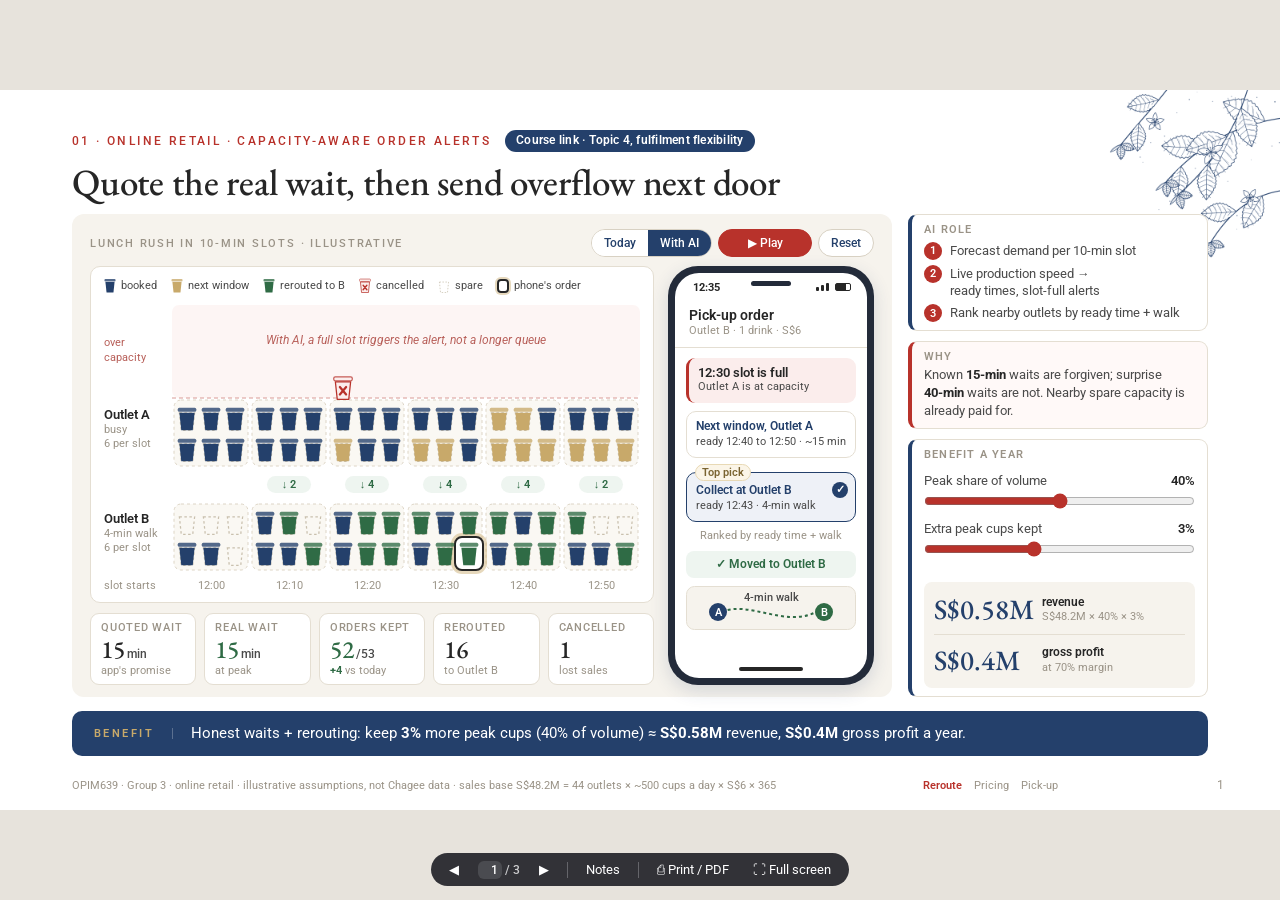
==== index.html @ d9aa2be8 "Add three interactive slides on Chagee's online retail improvements Capacity-aware order alerts and " ====
<!doctype html>
<html lang="en">
<head>
<meta charset="utf-8">
<meta name="viewport" content="width=device-width, initial-scale=1">
<title>Chagee Singapore · Online retail improvements</title>
<link rel="preconnect" href="https://fonts.googleapis.com">
<link href="https://fonts.googleapis.com/css2?family=EB+Garamond:wght@400;500;600&family=Roboto:ital,wght@0,300;0,400;0,500;0,700;1,400&display=swap" rel="stylesheet">
<style>
/* Theme from the Chagee storyboard deck (KeziahVickraman-MBAI/new-chagee-deck), trimmed to the shared shell and components */
:root{
  --red:#B8322B; --navy:#24406B; --blue:#6F86AE; --gold:#C8A96A; --taupe:#9A9387; --ice:#DCE2EC;
  --cream:#F6F3ED; --ink:#262626; --ink2:#4A4A4A; --line:#E4DED2; --paper:#FFFFFF;
  --serif:Garamond,"EB Garamond",Georgia,serif; --sans:Roboto,"Helvetica Neue",Arial,sans-serif;
}
*{box-sizing:border-box}
html,body{margin:0;background:#E7E3DC;color:var(--ink);font-family:var(--sans);-webkit-font-smoothing:antialiased}
#stage{position:fixed;inset:0;overflow:hidden}
#deck{position:absolute;left:50%;top:50%;width:1280px;height:720px;transform-origin:0 0}
.slide{position:absolute;inset:0;width:1280px;height:720px;background:var(--paper);overflow:hidden;display:none}
.slide.active{display:block}
.slide.content>.inner{position:absolute;inset:0;padding:40px 72px 54px;display:flex;flex-direction:column}
.leafart{position:absolute;right:-6px;top:-8px;width:300px;height:300px;pointer-events:none;background:url([data-uri]) no-repeat right top/contain}
.kicker{font:500 12px/1 var(--sans);letter-spacing:.2em;text-transform:uppercase;color:var(--red);margin:0 0 10px}
.head{margin:0;max-width:960px;font:500 37px/1.1 var(--serif);color:var(--ink);letter-spacing:-.005em}
.sub{margin:8px 0 0;max-width:900px;font:italic 400 16.5px/1.4 var(--sans);color:var(--taupe)}
.body{flex:1;min-height:0;margin-top:18px;display:grid;grid-template-columns:1fr 318px;gap:26px}
.body.wide{grid-template-columns:1fr}
.panel{background:var(--cream);border-radius:12px;padding:14px 18px 12px;display:flex;flex-direction:column;min-height:0;position:relative}
.ptop{display:flex;align-items:center;justify-content:space-between;gap:12px;min-height:30px}
.ptitle{font:500 11px/1.2 var(--sans);letter-spacing:.16em;text-transform:uppercase;color:var(--taupe)}
.ctl{display:flex;align-items:center;gap:6px;flex-wrap:wrap}
.btn{height:28px;padding:0 12px;border-radius:999px;border:1px solid #D8D1C3;background:#fff;color:var(--navy);
  font:500 12px/1 var(--sans);cursor:pointer;display:inline-flex;align-items:center;gap:6px;white-space:nowrap}
.btn:hover{border-color:var(--navy)}
.btn.on{background:var(--navy);border-color:var(--navy);color:#fff}
.btn.primary{background:var(--red);border-color:var(--red);color:#fff}
.seg{display:inline-flex;border:1px solid #D8D1C3;border-radius:999px;overflow:hidden;background:#fff}
.seg .btn{border:0;border-radius:0;height:26px}
.count{font:500 12px var(--sans);color:var(--taupe);min-width:38px;text-align:center}
.visual{flex:1;min-height:0;position:relative;margin-top:8px}
.caps{list-style:none;margin:8px 0 0;padding:9px 0 0;border-top:1px solid var(--line);min-height:50px}
.caps li{display:none;font:14.5px/1.42 var(--sans);color:var(--ink2)}
.caps li.now{display:flex;gap:10px}
.caps li .n,.num{flex:none;display:inline-grid;place-items:center;width:20px;height:20px;border-radius:50%;background:var(--red);color:#fff;font:600 11px/1 var(--sans);margin-top:1px}
[data-s]{transition:opacity .35s ease, filter .35s ease}
.stepper [data-s]:not(.on){opacity:.16;filter:grayscale(1)}
.bh{opacity:0!important;pointer-events:none;transition:opacity .3s ease}
.cards{display:flex;flex-direction:column;gap:16px;min-height:0}
.card{position:relative;padding-left:20px}
.card:before{content:"";position:absolute;left:0;top:6px;width:9px;height:9px;border-radius:50%;background:var(--red)}
.card h4{margin:0 0 3px;font:600 15px/1.25 var(--sans);color:var(--ink)}
.card p{margin:0;font:13.5px/1.45 var(--sans);color:var(--ink2)}
.card .src{display:block;margin-top:3px;font:11px var(--sans);color:var(--taupe)}
.card .src.tip{position:relative;display:inline-block;cursor:help;border-bottom:1px dotted var(--taupe)}
.card .src.tip .ti{font-size:10px;margin-left:2px}
.card .src.tip::after{content:attr(data-tip);position:absolute;left:0;bottom:calc(100% + 6px);width:230px;padding:7px 10px;border-radius:7px;background:var(--navy);color:#fff;font:11.5px/1.4 var(--sans);box-shadow:0 4px 14px rgba(0,0,0,.18);opacity:0;pointer-events:none;transition:opacity .15s;z-index:5}
.card .src.tip:hover::after,.card .src.tip:focus::after{opacity:1}
.card .srcl{margin:4px 0 0;padding:0;list-style:none;display:flex;flex-wrap:wrap;gap:2px 10px;font:10.5px/1.3 var(--sans);color:var(--taupe)}
.card .srcl li::before{content:"· ";color:var(--gold)}
@media print{.card .src.tip::after{display:none}.card .src.tip{border-bottom:0}}
.takeaway{margin-top:14px;background:var(--navy);color:#fff;border-radius:10px;padding:12px 22px;display:flex;align-items:center;gap:18px;font:15px/1.38 var(--sans)}
.takeaway .lab{flex:none;font:600 11px/1 var(--sans);letter-spacing:.22em;color:var(--gold);padding-right:18px;border-right:1px solid rgba(255,255,255,.25)}
.foot{position:absolute;left:72px;right:56px;bottom:18px;display:flex;align-items:center;justify-content:space-between;font:11px/1 var(--sans);color:var(--taupe)}
.rail{display:flex;gap:12px}
.rail span.cur{color:var(--red);font-weight:600}
.rail span.past{color:var(--ink2)}
.pg{font:12px var(--sans);color:var(--taupe);min-width:20px;text-align:right}
.chip{display:inline-flex;align-items:center;padding:4px 9px;border-radius:7px;background:#fff;border:1px solid var(--line);font:500 12px/1.25 var(--sans);color:var(--navy)}
.chip.gold{background:#FBF5E8;border-color:#E8D9B5;color:#7A6432}
.chip.red{background:#FBEDEC;border-color:#EBC4C1;color:var(--red)}
.tag{display:inline-block;font:600 10.5px/1 var(--sans);letter-spacing:.14em;text-transform:uppercase;padding:5px 8px;border-radius:5px}
.tag.in{background:var(--red);color:#fff}
.tag.out{background:#ECE8E0;color:var(--taupe)}
.muted{color:var(--taupe)}
.flag{font:11px/1.35 var(--sans);color:var(--taupe)}
.printonly{display:none}


/* ---------- shared components used across the storyboard ---------- */
.res{width:100%;border-collapse:collapse;font:12.3px/1.25 var(--sans)}
.res th{font:600 10px/1.2 var(--sans);letter-spacing:.1em;text-transform:uppercase;color:var(--taupe);text-align:right;padding:5px 4px;border-bottom:1px solid var(--line)}
.res th:first-child,.res td:first-child{text-align:left}
.res td{padding:6px 4px;border-bottom:1px solid var(--line);text-align:right;color:var(--ink2)}
.res tr.best td{color:var(--ink);font-weight:600}
.res td .sw{display:inline-block;width:9px;height:9px;border-radius:2px;margin-right:6px;vertical-align:0}
.cset{display:flex;flex-direction:column;align-items:flex-start;gap:7px;background:var(--cream);border-radius:10px;padding:10px 12px}
.cset .lab{font:600 10px/1 var(--sans);letter-spacing:.14em;text-transform:uppercase;color:var(--taupe)}
.cset .seg .btn{padding:0 9px;font-size:11.5px}
.cset.sitectl{gap:3px;padding:8px 12px}
.sitectl label{display:grid;grid-template-columns:1fr auto;gap:2px 8px;font:12px var(--sans);color:var(--ink2);width:100%}
.sitectl input{grid-column:1 / -1;accent-color:var(--red);width:100%}
.sitectl .val{font-weight:600;color:var(--ink)}
.res tr.pick td:first-child:after{content:" ✓";color:var(--red)}
.ctag{display:inline-block;margin-left:14px;vertical-align:1px;background:var(--navy);color:#fff;border-radius:999px;padding:4px 11px;font:600 11.5px/1.2 var(--sans);letter-spacing:.02em;text-transform:none}
.stg{display:inline-flex;align-items:center;margin-left:14px;vertical-align:1px;border:1.5px solid var(--blue);border-radius:999px;overflow:hidden;font:600 10.5px/1.2 var(--sans);letter-spacing:.02em;text-transform:none}
.stg b{padding:3px 9px;background:var(--navy);color:#fff;font-weight:600}
.stg i{font-style:normal;padding:3px 8px;color:var(--taupe);background:#fff}
.stg i+i{border-left:1px solid var(--line)}
.stg i.on{background:#EEF1F7;color:var(--navy)}
.bprob{margin:8px 0 0;max-width:1090px;display:flex;align-items:baseline;gap:12px;background:#FBEDEC;border-left:4px solid var(--red);border-radius:6px;padding:6px 12px;font:13.2px/1.38 var(--sans);color:var(--ink)}
.bprob>b{flex:none;font:600 10px/1.3 var(--sans);letter-spacing:.14em;text-transform:uppercase;color:var(--red)}
.bprob .ev{display:inline-block;margin-left:4px;font:600 9.5px/1.5 var(--sans);padding:0 7px;border-radius:999px;white-space:nowrap}
.ev.inf{background:#FBF1DD;color:#8A6416}
.ev.obs{background:#E7F0EA;color:#2F6B45}
.ev.sim{background:#EEF1F7;color:var(--navy)}
.mdec{flex:none;margin-top:8px;display:grid;grid-template-columns:150px 1.15fr 1fr;gap:0;border:1.5px solid #2F6B45;border-radius:10px;overflow:hidden;background:#fff;font:13.5px/1.4 var(--sans);color:var(--ink)}
.mdec>div{padding:8px 14px}
.mdec>div+div{border-left:1px solid var(--line)}
.mdec .who{background:#2F6B45;color:#fff}
.mdec .who .lab{display:block;font:600 9.5px/1.3 var(--sans);letter-spacing:.14em;text-transform:uppercase;color:#CFE3D6}
.mdec .who b{display:block;margin-top:3px;font:600 15px/1.25 var(--sans)}
.mdec .k{display:block;font:600 9.5px/1.4 var(--sans);letter-spacing:.12em;text-transform:uppercase;color:#2F6B45}
.mdec .q{display:block;font-weight:600;margin-bottom:4px}
.mdec ul{margin:0;padding-left:15px}
.mdec li{margin:0}
.nextl{margin:5px 0 0;font:12.5px/1.35 var(--sans);color:var(--ink)}
.nextl b{font:600 10px/1 var(--sans);letter-spacing:.14em;text-transform:uppercase;color:var(--red);margin-right:8px}
.bc{background:#fff;border:1px solid var(--line);border-left:4px solid var(--navy);border-radius:9px;padding:8px 12px}
.bc.warn{border-left-color:var(--red);background:#FFF9F8}
.bc .k{font:600 9.5px/1.2 var(--sans);letter-spacing:.12em;text-transform:uppercase;color:var(--taupe)}
.bc h4{margin:2px 0 3px;font:600 14px/1.25 var(--sans);color:var(--ink)}
.bc p{margin:0;font:12px/1.42 var(--sans);color:var(--ink2)}
.bc b{color:var(--ink)}

/* ---------- toolbar, notes ---------- */
/* presenter toolbar (outside the slide), as in the previous deck */
#toolbar{position:fixed;left:50%;bottom:14px;transform:translateX(-50%);display:flex;gap:4px;align-items:center;
  background:rgba(20,22,28,.86);color:#fff;border-radius:999px;padding:5px 8px;font:13px var(--sans);transition:opacity .3s;z-index:12;white-space:nowrap}
#toolbar button{all:unset;cursor:pointer;padding:4px 10px;border-radius:999px}
#toolbar button:hover,#toolbar button:focus-visible{background:rgba(255,255,255,.18)}
#toolbar button.on{background:var(--gold);color:#1f2a44;font-weight:700}
#toolbar .count{min-width:52px;text-align:center;font-variant-numeric:tabular-nums}
#toolbar #goto{all:unset;width:2.4ch;padding:2px 4px;border-radius:6px;text-align:right;color:#fff;background:rgba(255,255,255,.12);cursor:text;font:inherit;font-variant-numeric:tabular-nums}
#toolbar #goto:hover{background:rgba(255,255,255,.22)}
#toolbar #goto:focus{background:#fff;color:#1f2a44;outline:2px solid var(--gold)}
#toolbar #goto.bad{outline:2px solid var(--red)}
#toolbar .tot{color:rgba(255,255,255,.75);margin-left:3px}
#toolbar .sep{width:1px;height:16px;background:rgba(255,255,255,.25);margin:0 4px}
#toolbar .editonly{display:none}
body.editing #toolbar .editonly{display:inline-block}
body.idle:not(.editing) #toolbar{opacity:0}
#toast{position:fixed;left:50%;top:14px;transform:translateX(-50%);background:var(--navy);color:#fff;padding:6px 14px;border-radius:8px;font:13px var(--sans);
  opacity:0;transition:opacity .3s;pointer-events:none;z-index:13}
#toast.on{opacity:1}
body.editing [data-ek]{outline:1px dashed rgba(36,64,107,.35);outline-offset:2px;cursor:text}
body.editing [data-ek]:focus{outline:2px solid var(--blue);background:rgba(111,134,174,.08)}
@media (prefers-reduced-motion:reduce){#toolbar,#toast{transition:none}}
#notes{position:fixed;right:0;top:0;bottom:0;width:380px;background:#fff;border-left:1px solid var(--line);padding:22px 24px;overflow:auto;display:none;z-index:11;font:14.5px/1.55 var(--sans);color:var(--ink2)}
body.shownotes #notes{display:block}
#notes h6{margin:0 0 10px;font:600 11px var(--sans);letter-spacing:.16em;text-transform:uppercase;color:var(--red)}
aside.notes{display:none}
.notespage{display:none}

@media print{
  @page{size:1280px 720px;margin:0}
  html,body{background:#fff}
  #stage{position:static;overflow:visible}
  #deck{position:static;transform:none!important;width:auto;height:auto}
  #toolbar,#toast,#notes{display:none!important}
  .slide{display:block!important;position:relative;page-break-after:always;break-after:page}
  .stepper [data-s]{opacity:1!important;filter:none!important} .bh{opacity:1!important}
  .caps{display:none}
  .mx .rowg.dim>*{opacity:.4}
  .screenonly{display:none!important}
  .printonly{display:block}
  .ohead.printonly{display:flex}
  .vs.clickrev .wo>*,.vs.clickrev .wi>*{visibility:visible!important}
  .vs.clickrev .wo::after,.vs.clickrev .wi::after{display:none!important}
  .notespage{display:none}
  body.printnotes .notespage{display:block!important;position:relative;width:1280px;height:720px;page-break-after:always;padding:60px 90px;font:19px/1.6 var(--sans);color:var(--ink2)}
  .notespage h6{font:600 13px var(--sans);letter-spacing:.16em;text-transform:uppercase;color:var(--red);margin:0 0 14px}
}

</style>
</head>
<body>
<div id="stage"><div id="deck">
<section class="slide content" id="r1" data-chapter="Reroute" data-title="Capacity-aware order alerts">
  <div class="leafart" aria-hidden="true"></div>
  <div class="inner">
    <p class="kicker">01 · Online retail · capacity-aware order alerts<span class="ctag">Course link · Topic 4, fulfilment flexibility</span></p>
    <h2 class="head">Quote the real wait, then send overflow next door</h2>
    <div class="body" style="grid-template-columns:1fr 300px;gap:16px;margin-top:12px">
      <div class="panel">
        <div class="ptop"><span class="ptitle">Lunch rush in 10-min slots · illustrative</span><span class="ctl"><span class="seg" role="group" aria-label="Scenario"><button class="btn r1-mode" data-mode="today" aria-pressed="false">Today</button><button class="btn on r1-mode" data-mode="ai" aria-pressed="true">With AI</button></span><button class="btn primary r1-play">▶ Play</button><button class="btn r1-reset">Reset</button></span></div>
        <div class="visual r1-visual">
          <div class="r1-left">
            <div class="r1-chart">
              <div class="r1-legend" aria-hidden="true"></div>
              <div class="r1-plot"></div>
            </div>
            <div class="r1-stats">
              <div class="r1-st"><span>Quoted wait</span><b class="r1-vq">–</b><i>app's promise</i></div>
              <div class="r1-st"><span>Real wait</span><b class="r1-vr">–</b><i>at peak</i></div>
              <div class="r1-st"><span>Orders kept</span><b class="r1-vk">–</b><i class="r1-vk2">&nbsp;</i></div>
              <div class="r1-st"><span>Rerouted</span><b class="r1-vrr">–</b><i>to Outlet B</i></div>
              <div class="r1-st"><span>Cancelled</span><b class="r1-vc">–</b><i>lost sales</i></div>
            </div>
          </div>
          <div class="r1-phone" data-screen="ai">
            <div class="r1-scr">
              <div class="r1-sbar"><b class="r1-clock">12:35</b><span class="r1-notch"></span><span class="r1-icons" aria-hidden="true"><i></i><i></i><i></i><em></em></span></div>
              <div class="r1-appbar"><b>Pick-up order</b><span class="r1-where">Outlet A · 1 drink · S$6</span></div>
              <div class="r1-pbody">
                <div class="r1-scrn r1-s-pre">
                  <div class="r1-bigt">12:00</div>
                  <p class="r1-pnote">Lunch rush at Outlet A</p>
                  <button type="button" class="r1-cta" aria-label="Order at 12:35: plays the lunch rush">Order at 12:35</button>
                </div>
                <div class="r1-scrn r1-s-today">
                  <div class="r1-pnote">Order placed 12:35</div>
                  <div class="r1-tq"><small>App says</small><b>Ready in ~15 min</b></div>
                  <div class="r1-bar"><i class="r1-bfill"></i><span class="r1-bmark"></span></div>
                  <div class="r1-wt">Waiting <b class="r1-wmin">0 min</b></div>
                  <div class="r1-wst">Still preparing…</div>
                  <div class="r1-cx">Order cancelled<br>after 20 min</div>
                </div>
                <div class="r1-scrn r1-s-ai">
                  <div class="r1-alert"><b>12:30 slot is full</b><span>Outlet A is at capacity</span></div>
                  <button class="r1-ch" data-ch="next"><b>Next window, Outlet A</b><span>ready 12:40 to 12:50 · ~15 min</span></button>
                  <button class="r1-ch r1-top" data-ch="B"><em>Top pick</em><b>Collect at Outlet B</b><span>ready 12:43 · 4-min walk</span></button>
                  <p class="r1-rank">Ranked by ready time + walk</p>
                  <div class="r1-ok">&nbsp;</div>
                  <svg class="r1-map" viewBox="0 0 170 44" width="170" height="44" aria-hidden="true">
                    <rect x=".5" y=".5" width="169" height="43" rx="8" fill="#F6F3ED" stroke="#E4DED2"/>
                    <path class="r1-route" d="M36 26C62 14 100 42 130 26" fill="none" stroke-width="2" stroke-dasharray="3 3"/>
                    <circle cx="32" cy="26" r="9" fill="#24406B"/><text x="32" y="30" text-anchor="middle">A</text>
                    <circle cx="138" cy="26" r="9" fill="#2F6B45"/><text x="138" y="30" text-anchor="middle">B</text>
                    <text class="r1-mapt" x="85" y="15" text-anchor="middle">4-min walk</text>
                  </svg>
                </div>
              </div>
              <div class="r1-home"></div>
            </div>
          </div>
        </div>
      </div>
      <div class="cards" style="gap:10px">
        <div class="bc"><div class="k">AI role</div>
          <ol class="r1-ai">
            <li><span class="num">1</span>Forecast demand per 10-min slot</li>
            <li><span class="num">2</span><span>Live production speed → ready times, <span class="r1-nb">slot-full alerts</span></span></li>
            <li><span class="num">3</span>Rank nearby outlets by ready time + walk</li>
          </ol>
        </div>
        <div class="bc warn"><div class="k">Why</div><p>Known <b class="r1-nb">15-min</b> waits are forgiven; surprise <b class="r1-nb">40-min</b> waits are not. Nearby spare capacity is already paid for.</p></div>
        <div class="bc r1-calc"><div class="k">Benefit a year</div>
          <label class="r1-sl"><span>Peak share of volume</span><b class="r1-pv">40%</b><input type="range" class="r1-peak" min="20" max="60" step="5" value="40"></label>
          <label class="r1-sl"><span>Extra peak cups kept</span><b class="r1-kv">3%</b><input type="range" class="r1-kept" min="1" max="6" step="0.5" value="3"></label>
          <div class="r1-res">
            <div><b class="r1-rev">S$0.58M</b><p><span>revenue</span><i class="r1-m1">S$48.2M × 40% × 3%</i></p></div>
            <div><b class="r1-gp">S$0.4M</b><p><span>gross profit</span><i>at 70% margin</i></p></div>
          </div>
        </div>
      </div>
    </div>
    <div class="takeaway"><span class="lab">BENEFIT</span><span class="t">Honest waits + rerouting: keep <b>3%</b> more peak cups (40% of volume) ≈ <b>S$0.58M</b> revenue, <b>S$0.4M</b> gross profit a year.</span></div>
  </div>
  <div class="foot"><span>OPIM639 · Group 3 · online retail · illustrative assumptions, not Chagee data · sales base S$48.2M = 44 outlets × ~500 cups a day × S$6 × 365</span><span class="rail"></span><span class="pg"></span></div>
  <aside class="notes">
    <p>First improvement: quote the real wait, then send overflow to a quieter outlet nearby. The slide opens on the With AI result of a toy lunch rush.</p>
    <p>Click <b>Reset</b>, <b>Today</b>, then <b>Play</b>. Orders keep landing in Outlet A's full 10-minute slots, in red. The app still promises 15 minutes, the real wait climbs to about 40, and customers cancel, including the one on the phone.</p>
    <p>Click <b>Reset</b>, <b>With AI</b>, then <b>Play</b>. At 12:35 it stops on the phone alert: an honest next window, or Outlet B, ranked by ready time and walk. Tap a choice, or <b>Continue</b> for Outlet B. Overflow fills B's spare capacity; cancellations drop.</p>
    <p>Close on the benefit: peak is 40% of volume and we assume 3% more peak cups kept, about S$0.58M revenue and S$0.4M gross profit a year. All figures are illustrative.</p>
  </aside>
  <style>
    #r1 .r1-play{min-width:94px;justify-content:center;text-align:center}
    #r1 .r1-visual{display:grid;grid-template-columns:1fr 206px;grid-template-rows:minmax(0,1fr);gap:14px}
    #r1 .r1-left{display:flex;flex-direction:column;gap:10px;min-width:0}
    #r1 .r1-chart{flex:1;min-height:0;background:#fff;border:1px solid var(--line);border-radius:10px;padding:11px 13px 8px;display:flex;flex-direction:column;justify-content:space-between}
    #r1 .r1-legend{display:flex;align-items:center;gap:14px;font:11px/1 var(--sans);color:var(--ink2);white-space:nowrap}
    #r1 .r1-legend span{display:inline-flex;align-items:center;gap:5px}
    #r1 .r1-legend .r1-cup{position:static;width:12px;height:15px;transition:none}
    #r1 .r1-legend .r1-lring{width:12px;height:14px;border:2px solid var(--ink);border-radius:4px;box-shadow:0 0 0 2px rgba(200,169,106,.45)}
    #r1 .r1-plot{position:relative}
    #r1 .r1-bg{position:absolute;left:0;top:0}
    #r1 .r1-bg text{font:11px var(--sans);fill:var(--taupe)}
    #r1 .r1-rl{position:absolute;left:0;width:64px;font:11px/1.3 var(--sans);color:var(--taupe)}
    #r1 .r1-rl b{display:block;font:600 13px/1.25 var(--sans);color:var(--ink)}
    #r1 .r1-rl.r1-over{color:#B8605A}
    #r1 .r1-zcap{position:absolute;text-align:center;font:italic 11.5px/16px var(--sans);color:#B8605A;transition:opacity .3s}
    #r1 .r1-plot[data-mode="today"] .r1-zcap,#r1 .r1-plot.r1-live .r1-zcap{opacity:0}
    #r1 .r1-cup{position:absolute;left:0;top:0;width:20px;height:25px;fill:currentColor;color:var(--navy);
      transition:left .5s ease,top .5s ease,color .35s ease,opacity .3s ease,transform .3s ease}
    #r1 .r1-cup rect{opacity:.78}
    #r1 .r1-cup .r1-x{display:none;fill:none;stroke:var(--red);stroke-width:1.8;stroke-linecap:round}
    #r1 .r1-cup.r1-k-full{color:var(--red)}
    #r1 .r1-cup.r1-k-next{color:var(--gold)}
    #r1 .r1-cup.r1-k-rr{color:#2F6B45}
    #r1 .r1-cup.r1-k-cancel{color:#FBEDEC}
    #r1 .r1-cup.r1-k-cancel rect,#r1 .r1-cup.r1-k-cancel path{stroke:var(--red);stroke-width:1}
    #r1 .r1-cup.r1-k-cancel .r1-x{display:block;stroke-width:1.8}
    #r1 .r1-cup.r1-k-wait{color:#fff}
    #r1 .r1-cup.r1-k-wait rect{opacity:1}
    #r1 .r1-cup.r1-k-wait rect,#r1 .r1-cup.r1-k-wait path{stroke:var(--navy);stroke-width:1.3}
    #r1 .r1-cup.r1-k-spare{color:transparent}
    #r1 .r1-cup.r1-k-spare rect{opacity:0}
    #r1 .r1-cup.r1-k-spare path{fill:none;stroke:#C9C0AE;stroke-width:1;stroke-dasharray:2 2}
    #r1 .r1-cup.r1-drop{opacity:0;transform:translateY(-12px)}
    #r1 .r1-ring{position:absolute;width:30px;height:35px;background:#fff;border:2px solid var(--ink);border-radius:8px;box-shadow:0 0 0 3px rgba(200,169,106,.45);pointer-events:none;transition:left .5s ease,top .5s ease}
    #r1 .r1-badge{position:absolute;z-index:2;width:44px;margin-left:-22px;text-align:center;font:600 11px/17px var(--sans);color:#2F6B45;background:#EEF5F0;border-radius:999px;transition:transform .2s ease}
    #r1 .r1-badge.r1-bump{transform:scale(1.18)}
    #r1 .r1-now{position:absolute;top:0;width:2px;margin-left:-1px;background:var(--navy);opacity:.85;pointer-events:none}
    #r1 .r1-nowt{position:absolute;z-index:3;width:44px;margin-left:-22px;text-align:center;font:600 11px/17px var(--sans);color:#fff;background:var(--navy);border-radius:999px;pointer-events:none}
    #r1 .r1-stats{flex:none;display:grid;grid-template-columns:repeat(5,minmax(0,1fr));gap:8px}
    #r1 .r1-st{min-width:0;background:#fff;border:1px solid var(--line);border-radius:9px;padding:7px 10px 7px}
    #r1 .r1-st span{display:block;font:500 11px/1.2 var(--sans);letter-spacing:.07em;text-transform:uppercase;color:var(--taupe);white-space:nowrap}
    #r1 .r1-st b{display:block;margin-top:2px;font:500 25px/1.1 var(--serif);color:var(--ink)}
    #r1 .r1-st b small{font:500 12px var(--sans);color:var(--ink2);margin-left:2px}
    #r1 .r1-st i{display:block;font:11px/1.25 var(--sans);font-style:normal;color:var(--taupe);white-space:nowrap}
    #r1 .r1-st i em{font-style:normal;font-weight:600;color:#2F6B45}
    #r1 .r1-st b.r1-bad{color:var(--red)}
    #r1 .r1-st b.r1-good{color:#2F6B45}
    /* phone */
    #r1 .r1-phone{display:flex;background:#232B3A;border-radius:30px;padding:7px;box-shadow:0 6px 18px rgba(36,64,107,.16)}
    #r1 .r1-scr{flex:1;position:relative;display:flex;flex-direction:column;background:#fff;border-radius:24px;overflow:hidden}
    #r1 .r1-sbar{flex:none;height:28px;display:flex;align-items:center;justify-content:space-between;padding:0 16px 0 18px;font:600 11px/1 var(--sans);color:var(--ink)}
    #r1 .r1-notch{position:absolute;left:50%;top:8px;width:40px;height:5px;margin-left:-20px;background:#232B3A;border-radius:3px}
    #r1 .r1-icons{display:inline-flex;align-items:flex-end;gap:2px}
    #r1 .r1-icons i{display:block;width:3px;background:var(--ink);border-radius:1px}
    #r1 .r1-icons i:nth-child(1){height:4px}#r1 .r1-icons i:nth-child(2){height:6px}#r1 .r1-icons i:nth-child(3){height:8px}
    #r1 .r1-icons em{display:block;width:16px;height:8px;margin-left:4px;border:1.5px solid var(--ink);border-radius:2px;background:linear-gradient(90deg,var(--ink) 70%,transparent 70%)}
    #r1 .r1-appbar{flex:none;padding:6px 14px 8px;border-bottom:1px solid var(--line)}
    #r1 .r1-appbar b{display:block;font:600 13.5px/1.25 var(--sans);color:var(--ink)}
    #r1 .r1-appbar span{display:block;font:11px/1.3 var(--sans);color:var(--taupe)}
    #r1 .r1-pbody{flex:1;min-height:0;position:relative;padding:10px 11px 0}
    #r1 .r1-scrn{display:none;flex-direction:column}
    #r1 .r1-phone[data-screen="pre"] .r1-s-pre,#r1 .r1-phone[data-screen="today"] .r1-s-today,#r1 .r1-phone[data-screen="ai"] .r1-s-ai{display:flex}
    #r1 .r1-home{flex:none;width:64px;height:4px;margin:6px auto 7px;border-radius:2px;background:#262626}
    #r1 .r1-bigt{margin-top:26px;text-align:center;font:500 46px/1 var(--serif);color:var(--navy)}
    #r1 .r1-pnote{margin:6px 0 0;text-align:center;font:11.5px/1.35 var(--sans);color:var(--taupe)}
    #r1 .r1-cta{display:block;margin:26px auto 0;padding:9px 16px;border:0;border-radius:999px;background:var(--red);color:#fff;font:600 12px/1 var(--sans);cursor:pointer}
    #r1 .r1-cta:hover{background:#A02A24}
    #r1 .r1-cta:disabled{cursor:default;background:var(--red);opacity:.45}
    #r1 .r1-tq{margin-top:10px;padding:10px 10px 11px;border-radius:10px;background:var(--cream);text-align:center}
    #r1 .r1-tq small{display:block;font:11px var(--sans);color:var(--taupe)}
    #r1 .r1-tq b{display:block;margin-top:3px;font:500 19px/1.1 var(--serif);color:var(--navy);white-space:nowrap}
    #r1 .r1-bar{position:relative;height:8px;margin-top:16px;border-radius:4px;background:#EEE9DF}
    #r1 .r1-bfill{position:absolute;left:0;top:0;bottom:0;width:0;border-radius:4px;background:var(--navy)}
    #r1 .r1-bfill.r1-late{background:linear-gradient(90deg,var(--navy) 0 var(--q,60%),var(--red) var(--q,60%) 100%)}
    #r1 .r1-bmark{position:absolute;left:60%;top:-4px;bottom:-4px;width:2px;background:var(--ink2)}
    #r1 .r1-wt{margin-top:9px;text-align:center;font:12.5px var(--sans);color:var(--ink2)}
    #r1 .r1-wt b{font-weight:600;color:var(--ink)}
    #r1 .r1-wt b.r1-bad{color:var(--red)}
    #r1 .r1-wst{margin-top:3px;text-align:center;font:11px var(--sans);color:var(--taupe)}
    #r1 .r1-cx{display:none;margin-top:12px;padding:8px;border-radius:9px;background:#FBEDEC;border-left:3px solid var(--red);text-align:center;font:600 12px/1.35 var(--sans);color:var(--red)}
    #r1 .r1-s-today.r1-gone .r1-cx{display:block}
    #r1 .r1-s-today.r1-gone .r1-wst{display:none}
    #r1 .r1-alert{padding:7px 9px 8px;border-radius:9px;background:#FBEDEC;border-left:3px solid var(--red)}
    #r1 .r1-alert b{display:block;font:600 12.5px/1.25 var(--sans);color:var(--ink)}
    #r1 .r1-alert span{display:block;font:11px/1.3 var(--sans);color:var(--ink2)}
    #r1 .r1-ch{position:relative;display:block;width:100%;margin-top:8px;padding:7px 8px 8px 9px;text-align:left;background:#fff;border:1.5px solid var(--line);border-radius:10px;cursor:pointer;font-family:var(--sans);transition:border-color .2s,background .2s}
    #r1 .r1-ch.r1-top{margin-top:14px;padding-top:10px}
    #r1 .r1-ch:hover{border-color:var(--blue)}
    #r1 .r1-ch::after{content:"";position:absolute;right:7px;top:7px;width:16px;height:16px;border-radius:50%;font:700 11px/16px var(--sans);color:#fff;text-align:center}
    #r1 .r1-ch.r1-top::after{top:9px}
    #r1 .r1-ch b{display:block;font:600 12px/1.25 var(--sans);color:var(--navy)}
    #r1 .r1-ch span{display:block;margin-top:1px;font:11px/1.3 var(--sans);color:var(--ink2)}
    #r1 .r1-ch em{position:absolute;left:8px;top:-9px;padding:0 6px;border-radius:999px;background:#FBF5E8;border:1px solid #E8D9B5;font:600 11px/15px var(--sans);font-style:normal;color:#7A6432}
    #r1 .r1-ch.r1-sel{border-color:var(--navy);background:#EEF1F7}
    #r1 .r1-ch.r1-sel::after{content:"✓";background:var(--navy)}
    #r1 .r1-map{display:block;margin-top:8px}
    #r1 .r1-map text{font:600 11px var(--sans);fill:#fff}
    #r1 .r1-map .r1-mapt{font-weight:500;fill:var(--ink2);paint-order:stroke;stroke:#F6F3ED;stroke-width:3px;stroke-linejoin:round}
    #r1 .r1-route{stroke:#B9B2A5}
    #r1 .r1-s-ai.r1-toB .r1-route{stroke:#2F6B45}
    #r1 .r1-s-ai.r1-wait .r1-ch{animation:r1-pulse 1s ease-in-out infinite alternate}
    @keyframes r1-pulse{to{border-color:var(--gold);background:#FBF5E8}}
    #r1 .r1-rank{margin:7px 0 0;font:11px/1.3 var(--sans);color:var(--taupe);text-align:center}
    #r1 .r1-ok{margin-top:8px;padding:6px 8px;border-radius:8px;background:#EEF5F0;font:600 11.5px/1.3 var(--sans);color:#2F6B45;text-align:center}
    #r1 .r1-ok small{display:block;font:500 11px/1.3 var(--sans)}
    #r1 .r1-ok.r1-hint{background:#FBF5E8;color:#7A6432}
    /* side cards */
    #r1 .bc .k{font-size:11px;letter-spacing:.11em}
    #r1 .r1-ai{list-style:none;margin:5px 0 0;padding:0;display:flex;flex-direction:column;gap:5px}
    #r1 .r1-ai li{display:flex;align-items:flex-start;gap:8px;font:12.5px/1.38 var(--sans);color:var(--ink2);text-wrap:balance}
    #r1 .r1-ai .num{flex:none;width:18px;height:18px;margin-top:0;font-size:11px}
    #r1 .bc.warn p{margin-top:3px;font-size:12.5px}
    #r1 .r1-nb{white-space:nowrap}
    #r1 .r1-calc{flex:1;display:flex;flex-direction:column}
    #r1 .r1-sl{display:grid;grid-template-columns:1fr auto;align-items:baseline;gap:0 8px;margin-top:12px;font:12.5px var(--sans);color:var(--ink2)}
    #r1 .r1-sl b{font:600 13px var(--sans);color:var(--ink)}
    #r1 .r1-sl input{grid-column:1 / -1;width:100%;margin:5px 0 0;accent-color:var(--red)}
    #r1 .r1-res{margin-top:auto;padding:3px 10px;border-radius:8px;background:var(--cream)}
    #r1 .r1-res>div{display:grid;grid-template-columns:100px 1fr;align-items:center;gap:8px;padding:10px 0}
    #r1 .r1-res>div+div{border-top:1px solid var(--line)}
    #r1 .r1-res b{font:500 28px/1 var(--serif);color:var(--navy)}
    #r1 .r1-res p{margin:0}
    #r1 .r1-res span{display:block;font:600 12px/1.3 var(--sans);color:var(--ink)}
    #r1 .r1-res i{display:block;font:11px/1.3 var(--sans);font-style:normal;color:var(--taupe);white-space:nowrap}
    @media (prefers-reduced-motion: reduce){
      #r1 .r1-cup,#r1 .r1-ring,#r1 .r1-badge,#r1 .r1-ch{transition:none}
      #r1 .r1-s-ai.r1-wait .r1-ch{animation:none}
    }
    @media print{#r1 .r1-s-ai.r1-wait .r1-ch{animation:none}}
  </style>
  <script>
  (function () {
    "use strict";
    const sl = document.getElementById("r1");
    const $ = s => sl.querySelector(s), $$ = s => [...sl.querySelectorAll(s)];
    const RM = window.matchMedia ? matchMedia("(prefers-reduced-motion: reduce)") : { matches: false };

    /* Toy lunch-rush model (illustrative). Six 10-min pick-up slots, 12:00 to 13:00; each outlet makes 6 orders a slot.
       Today: every order is booked into its slot, even a full one; each order over capacity adds 10/6 min to the queue.
       With AI: a full slot triggers the alert; the customer takes the next window at A or collects at B (B keeps room for its own forecast). */
    const CAP = 6, NS = 6, END = 60, YOU_T = 35, PLAY_MS = 12000, CX_HOLD_MS = 1400, SLOW = 0.5;
    const DA = [6, 9, 12, 13, 8, 5], DB = [2, 3, 2, 2, 2, 2];
    const pick = n => n === 5 ? "cancel" : n % 4 === 2 ? "next" : "B";   // what the n-th alerted customer picks (toy)
    const orders = [];
    DA.forEach((n, s) => { for (let k = 0; k < n; k++) orders.push({ o: "A", s, t: 10 * s + (k + 0.5) * 10 / n }); });
    DB.forEach((n, s) => { for (let k = 0; k < n; k++) orders.push({ o: "B", s, t: 10 * s + (k + 0.25) * 10 / n }); });
    orders.sort((a, b) => a.t - b.t).forEach((e, i) => { e.id = i; e.you = e.o === "A" && Math.abs(e.t - YOU_T) < 0.01; });
    const YOU = orders.find(e => e.you);

    function simulate(mode, youChoice) {
      const A = [...Array(NS)].map(() => []), B = [...Array(NS)].map(() => []);
      const rr = Array(NS).fill(0), xs = Array(NS).fill(0), r = [];
      let late = 0, alerts = 0;
      for (const e of orders) {
        const s = e.s;
        if (e.o === "B") { r[e.id] = { o: "B", s, i: B[s].push(e.id) - 1, k: "own" }; continue; }
        if (mode === "today") {
          const i = A[s].push(e.id) - 1;
          let c = 0; for (let j = 0; j < s; j++) c = Math.max(0, c + A[j].length - CAP);
          const wait = 10 + (c + Math.max(0, i + 1 - CAP)) * 10 / CAP;
          let k = i < CAP ? "ok" : "full", tc = null;
          if (k === "full") { late++; if (e.you || (wait >= 25 && late % 2 === 0)) { k = "cancel"; tc = Math.min(e.t + 20, END); } }
          r[e.id] = { o: "A", s, i, k, wait, quote: 15, tc };
        } else {
          if (A[s].length < CAP) { r[e.id] = { o: "A", s, i: A[s].push(e.id) - 1, k: "ok", wait: 10, quote: 10 }; continue; }
          let c = pick(alerts++);
          if (e.you && youChoice) c = youChoice;
          const nextOk = s + 1 < NS && A[s + 1].length < CAP, bOk = rr[s] + DB[s] < CAP;
          if (c === "next" && !nextOk) c = bOk ? "B" : "cancel";
          if (c === "B" && !bOk) c = nextOk ? "next" : "cancel";
          if (c === "next") r[e.id] = { o: "A", s: s + 1, i: A[s + 1].push(e.id) - 1, k: "next", from: s, wait: 15, quote: 15 };
          else if (c === "B") { rr[s]++; r[e.id] = { o: "B", s, i: B[s].push(e.id) - 1, k: "rr", from: s, wait: 12, quote: 12 }; }
          else r[e.id] = { o: "A", s, i: CAP + xs[s]++, k: "cancel", wait: 0, quote: 15, tc: e.t };
          r[e.id].choice = c;
        }
      }
      return r;
    }
    const cache = {};
    const sim = (mode, ch) => cache[mode + (ch || "")] || (cache[mode + (ch || "")] = simulate(mode, ch));
    const keptAt = (r, T) => { let n = 0, x = 0; orders.forEach(e => { if (e.o !== "A" || e.t > T) return; n++; const R = r[e.id]; if (R.k === "cancel" && R.tc <= T) x++; }); return { n, x }; };
    const TODAY_KEPT = (k => k.n - k.x)(keptAt(sim("today"), END));
    const CX_T = sim("today")[YOU.id].tc;   // the phone's customer gives up (Today): short beat, then the last slot plays slower

    /* geometry of the slot chart: over-capacity zone on top, Outlet A, reroute badges, Outlet B, time axis (the "now" pill rides it) */
    const LW = 68, BW = 78, CW = 20, CH = 25, GX = 4, PITCH = 31, RW = 3 * CW + 2 * GX, PW = LW + NS * BW;
    const ZONE = 2, BOXH = 2 * PITCH + 4, A0 = ZONE + 3 * PITCH + 2 + BOXH, BASE = { A: A0, B: A0 + 38 + BOXH }, PH = BASE.B + 24;
    const pos = (o, s, i) => ({ x: LW + s * BW + (BW - RW) / 2 + (i % 3) * (CW + GX), y: BASE[o] - 4 - Math.floor(i / 3) * PITCH - CH });
    const CUP = '<rect x=".6" y="1.4" width="14.8" height="3.2" rx="1.2"/><path d="M1.9 5.4H14.1L12.6 19.4H3.4Z"/><path class="r1-x" d="M5.5 9.6l5 6M10.5 9.6l-5 6"/>';
    const cupSvg = (cls, w, h) => `<svg class="r1-cup ${cls}" width="${w || CW}" height="${h || CH}" viewBox="0 0 16 20" aria-hidden="true">${CUP}</svg>`;
    const hhmm = T => { const m = Math.min(END, Math.floor(T + 1e-6)); return m >= 60 ? "13:00" : "12:" + String(m).padStart(2, "0"); };

    const plot = $(".r1-plot");
    plot.style.width = PW + "px"; plot.style.height = PH + "px";
    let bg = `<svg class="r1-bg" width="${PW}" height="${PH}" viewBox="0 0 ${PW} ${PH}" aria-hidden="true">`;
    bg += `<rect x="${LW}" y="${ZONE}" width="${NS * BW}" height="${3 * PITCH}" rx="7" fill="#FBEDEC" opacity=".55"/>`;
    bg += `<line x1="${LW}" x2="${PW}" y1="${BASE.A - BOXH - 2}" y2="${BASE.A - BOXH - 2}" stroke="#D99A95" stroke-dasharray="4 3"/>`;
    for (const o of ["A", "B"]) for (let s = 0; s < NS; s++) {
      bg += `<rect x="${LW + s * BW + 2}" y="${BASE[o] - BOXH}" width="${BW - 4}" height="${BOXH}" rx="7" fill="#FAF8F3" stroke="#DDD5C6" stroke-dasharray="3 3"/>`;
    }
    // axis labels carry their extent, so the moving time pill can hide the ones it would cover
    for (let s = 0; s < NS; s++) { const c = LW + s * BW + BW / 2; bg += `<text class="r1-ax" data-l="${c - 15}" data-r="${c + 15}" x="${c}" y="${PH - 5}" text-anchor="middle">12:${s ? s * 10 : "00"}</text>`; }
    bg += `<text class="r1-ax" data-l="0" data-r="56" x="0" y="${PH - 5}">slot starts</text></svg>`;
    let html = bg;
    for (const o of ["A", "B"]) for (let s = 0; s < NS; s++) for (let i = 0; i < CAP; i++) {
      const p = pos(o, s, i); html += cupSvg("r1-k-spare").replace("<svg ", `<svg style="left:${p.x}px;top:${p.y}px" `);
    }
    html += `<div class="r1-rl r1-over" style="top:${ZONE + 1.5 * PITCH - 15}px">over<br>capacity</div>`;
    html += `<div class="r1-rl" style="top:${BASE.A - BOXH + 7}px"><b>Outlet A</b>busy<br>6 per slot</div>`;
    html += `<div class="r1-rl" style="top:${BASE.B - BOXH + 7}px"><b>Outlet B</b>4-min walk<br>6 per slot</div>`;
    for (let s = 0; s < NS; s++) html += `<div class="r1-badge" data-s="${s}" style="left:${LW + s * BW + BW / 2}px;top:${(BASE.A + BASE.B - BOXH) / 2 - 8.5}px"></div>`;
    html += `<div class="r1-zcap" style="left:${LW}px;width:${NS * BW}px;top:${ZONE + PITCH - 4}px">With AI, a full slot triggers the alert, not a longer queue</div>`;
    html += `<div class="r1-now" style="height:${PH - 20}px"></div><div class="r1-nowt" style="top:${PH - 20}px"></div><div class="r1-ring"></div>`;
    plot.innerHTML = html;
    const cups = orders.map(() => { const d = document.createElement("div"); d.innerHTML = cupSvg("r1-k-ok"); const el = d.firstChild; el.style.display = "none"; plot.appendChild(el); return el; });
    const ring = $(".r1-ring"), now = $(".r1-now"), nowt = $(".r1-nowt"), badges = $$(".r1-badge"), axl = $$(".r1-ax");
    const LEG = {
      today: [["r1-k-ok", "booked"], ["r1-k-full", "landed in a full slot"], ["r1-k-cancel", "cancelled"], ["r1-k-spare", "spare"], ["ring", "phone's order"]],
      ai: [["r1-k-ok", "booked"], ["r1-k-next", "next window"], ["r1-k-rr", "rerouted to B"], ["r1-k-cancel", "cancelled"], ["r1-k-spare", "spare"], ["ring", "phone's order"]]
    };

    /* playing: clock runs · holding: short automatic beat (Today) · asking: stopped on the phone alert until a tap or Continue (With AI) */
    const st = { mode: "ai", T: END, playing: false, holding: false, hold: 0, asking: false, choice: null, decided: true };
    let raf = 0, last = 0, legendMode = "";

    function place(el, p) { el.style.left = p.x + "px"; el.style.top = p.y + "px"; }
    const pending = () => st.mode === "ai" && !st.decided && st.T >= YOU_T;
    function render(anim) {
      const T = st.T, r = sim(st.mode, st.choice), tnow = performance.now();
      const rrBy = Array(NS).fill(0);
      orders.forEach(e => {
        const el = cups[e.id], R = r[e.id];
        if (e.t > T + 1e-9) { if (el.dataset.on) { el.style.display = "none"; el.dataset.on = ""; } return; }
        let k = R.k, fin = pos(R.o, R.s, R.i);
        if (k === "cancel" && T < R.tc) k = "full";
        if (e.you && pending()) { k = "wait"; fin = pos("A", e.s, CAP + 1); }   // waits in the full slot until the customer picks
        else if (k === "rr") rrBy[R.from]++;
        el.setAttribute("class", "r1-cup r1-k-" + k);
        if (!el.dataset.on) {
          el.dataset.on = "1"; el.style.display = "";
          if (anim && !RM.matches) {
            const start = R.from != null ? pos("A", R.from, CAP + 1) : fin;
            el._hold = R.from != null ? tnow + 320 : 0;
            place(el, start); el.classList.add("r1-drop"); void el.getBoundingClientRect(); el.classList.remove("r1-drop");
            return;
          }
        }
        if (anim && el._hold > tnow) return;
        el._hold = 0; place(el, fin);
      });
      // phone's customer
      const yc = cups[YOU.id];
      ring.style.display = yc.dataset.on ? "" : "none";
      if (yc.dataset.on) { ring.style.left = (parseFloat(yc.style.left) - 5) + "px"; ring.style.top = (parseFloat(yc.style.top) - 5) + "px"; }
      badges.forEach((b, s) => {
        const txt = rrBy[s] ? "↓ " + rrBy[s] : "";
        if (anim && txt && b.textContent !== txt) { b.classList.add("r1-bump"); setTimeout(() => b.classList.remove("r1-bump"), 180); }
        b.textContent = txt; b.style.display = txt ? "" : "none";
      });
      const live = T > 0 && T < END;
      now.style.display = nowt.style.display = live ? "" : "none";
      plot.classList.toggle("r1-live", T < END);
      let pl = -1e9, pr = -1e9;
      if (live) { const x = LW + (T / 10) * BW, px = Math.min(PW - 22, x); now.style.left = x + "px"; nowt.style.left = px + "px"; nowt.textContent = hhmm(T); pl = px - 25; pr = px + 25; }
      axl.forEach(a => { a.style.opacity = +a.dataset.r > pl && +a.dataset.l < pr ? 0 : 1; });
      if (legendMode !== st.mode) {
        legendMode = st.mode; plot.dataset.mode = st.mode;
        $(".r1-legend").innerHTML = LEG[st.mode].map(([c, t]) => `<span>${c === "ring" ? '<i class="r1-lring"></i>' : cupSvg(c, 12, 15)}${t}</span>`).join("");
      }
      stats(r, T); phone(r, T); ui();
    }

    function stats(r, T) {
      let q = 0, w = 0, rr = 0;
      orders.forEach(e => { if (e.o !== "A" || e.t > T) return; const R = r[e.id]; q = Math.max(q, R.quote); w = Math.max(w, R.wait); if (R.k === "rr" && !(e.you && pending())) rr++; });
      const kp = keptAt(r, T), any = kp.n > 0, min = v => `${Math.round(v)}<small>min</small>`;
      const vq = $(".r1-vq"), vr = $(".r1-vr"), vk = $(".r1-vk");
      vq.innerHTML = any ? min(q) : "–";
      vr.innerHTML = any ? min(w) : "–";
      vr.className = "r1-vr" + (any && w > 20 ? " r1-bad" : any && st.mode === "ai" ? " r1-good" : "");
      const kept = kp.n - kp.x, d = kept - TODAY_KEPT, gain = any && st.mode === "ai" && T >= END && d > 0;
      vk.innerHTML = any ? `${kept}<small>/${kp.n}</small>` : "–";
      vk.className = "r1-vk" + (gain ? " r1-good" : "");
      $(".r1-vk2").innerHTML = !any ? "&nbsp;" : gain ? `<em>+${d}</em> vs today` : "ordered at A";
      $(".r1-vrr").textContent = any ? rr : "–";
      const vc = $(".r1-vc"); vc.textContent = any ? kp.x : "–"; vc.className = "r1-vc" + (kp.x > 1 ? " r1-bad" : "");
    }

    function phone(r, T) {
      const ph = $(".r1-phone"), R = r[YOU.id];
      const scr = T < YOU_T - 1e-9 ? "pre" : st.mode;
      ph.dataset.screen = scr;
      $(".r1-clock").textContent = scr === "ai" ? hhmm(YOU_T) : hhmm(T);   // the alert screen keeps the moment it was seen
      $(".r1-bigt").textContent = hhmm(T);
      let where = "Outlet A";
      if (scr === "today") {
        const el = Math.max(0, Math.min(T, R.tc) - YOU_T), gone = T >= R.tc;
        const f = $(".r1-bfill"); f.style.width = Math.min(100, el / 25 * 100) + "%";
        f.classList.toggle("r1-late", el > 15); f.style.setProperty("--q", (15 / Math.max(el, 15) * 100) + "%");
        const wm = $(".r1-wmin"); wm.textContent = Math.floor(el) + " min"; wm.classList.toggle("r1-bad", el > 15);
        $(".r1-s-today").classList.toggle("r1-gone", gone);
      }
      if (scr === "ai") {
        const waiting = !st.decided;
        $(".r1-s-ai").classList.toggle("r1-wait", waiting);
        $$(".r1-ch").forEach(b => { const on = !waiting && b.dataset.ch === R.choice; b.classList.toggle("r1-sel", on); b.setAttribute("aria-pressed", on ? "true" : "false"); });
        const ok = $(".r1-ok");
        ok.classList.toggle("r1-hint", waiting);
        ok.innerHTML = waiting ? "Tap an option to continue" : R.choice === "B" ? "✓ Moved to Outlet B" : R.choice === "next" ? "✓ Booked 12:40 to 12:50<small>a later order goes to B</small>" : "Order cancelled";
        if (!waiting && R.choice === "B") where = "Outlet B";
        $(".r1-s-ai").classList.toggle("r1-toB", !waiting && R.choice === "B");
      }
      $(".r1-where").textContent = where + " · 1 drink · S$6";
    }

    function ui() {
      const p = $(".r1-play");
      const mid = st.T > 0 && st.T < END;   // paused part-way: Play picks up where it stopped
      p.textContent = st.playing ? "❚❚ Pause" : st.asking ? "▶ Continue" : mid ? "▶ Resume" : "▶ Play";
      p.setAttribute("aria-label", st.playing ? "Pause the lunch rush" : st.asking ? "Continue with the top pick, Outlet B" : mid ? "Resume the lunch rush" : "Play the lunch rush");
      $$(".r1-mode").forEach(b => { const on = b.dataset.mode === st.mode; b.classList.toggle("on", on); b.setAttribute("aria-pressed", on ? "true" : "false"); });
      $(".r1-cta").disabled = st.playing;
    }

    function loop(t) {
      const dt = Math.min(64, t - last); last = t;
      if (st.holding) { st.hold -= dt; if (st.hold <= 0) st.holding = false; }
      else {
        const rate = st.mode === "today" && st.T >= CX_T ? SLOW : 1;
        const nt = Math.min(END, st.T + dt * rate * END / PLAY_MS);
        if (st.mode === "ai" && !st.decided && st.T < YOU_T && nt >= YOU_T) { st.T = YOU_T; ask(); return; }
        if (st.mode === "today" && st.T < CX_T && nt >= CX_T) { st.T = CX_T; st.holding = true; st.hold = CX_HOLD_MS; }
        else st.T = nt;
      }
      if (st.T >= END) { stop(); st.decided = true; render(false); return; }
      render(true);
      raf = requestAnimationFrame(loop);
    }
    function settle() { cups.forEach(el => { el._hold = 0; }); render(false); }   // land any cup still waiting to glide
    function halt() { st.playing = false; cancelAnimationFrame(raf); raf = 0; }
    function ask() { halt(); st.asking = true; settle(); }
    function stop() { halt(); st.holding = false; st.asking = false; }
    function pause() { halt(); settle(); }
    function run() {
      if (RM.matches) { finish(); return; }
      st.playing = true; last = performance.now(); ui();
      raf = requestAnimationFrame(loop);
    }
    function play() {
      if (st.playing) { pause(); return; }
      if (st.asking) { choose("B"); return; }   // Continue = the top pick
      if (st.T >= END) { st.T = 0; st.choice = null; st.decided = false; render(false); }
      run();
    }
    function reset() { stop(); st.T = 0; st.choice = null; st.decided = false; render(false); }
    function finish() { stop(); st.T = END; st.decided = true; render(false); }
    function setMode(m) {
      const fresh = st.T === 0 && !st.playing;   // a reset chart stays reset; otherwise show that mode's end state
      stop(); st.mode = m; st.T = fresh ? 0 : END; st.decided = !fresh; render(false);
    }
    function choose(c) {
      if (st.mode !== "ai" || st.T < YOU_T) return;
      st.choice = c; st.decided = true;
      if (st.asking) { st.asking = false; render(false); run(); return; }
      render(false);
    }

    /* benefit calculator: S$48.2M sales base (44 outlets × ~500 cups a day × S$6 × 365 = S$48.18M, rounded) */
    const BASE_M = 48.2, GM = 0.70;
    const money = v => "S$" + String(+v.toFixed(2)) + "M";
    function calc() {
      const p = +$(".r1-peak").value, k = +$(".r1-kept").value, rev = BASE_M * p / 100 * k / 100, gp = rev * GM;
      const ks = (k % 1 ? k.toFixed(1) : k) + "%";
      $(".r1-pv").textContent = p + "%"; $(".r1-kv").textContent = ks;
      $(".r1-rev").textContent = "S$" + rev.toFixed(2) + "M";   // the BENEFIT bar stays on the user's case (40%, 3%)
      $(".r1-gp").textContent = money(gp);
      $(".r1-m1").textContent = `S$${BASE_M}M × ${p}% × ${ks}`;
    }
    function calcDefault() { $(".r1-peak").value = 40; $(".r1-kept").value = 3; calc(); }
    $(".r1-peak").setAttribute("aria-label", "Peak share of volume");
    $(".r1-kept").setAttribute("aria-label", "Extra peak cups kept");
    [".r1-peak", ".r1-kept"].forEach(c => {
      $(c).addEventListener("input", calc);
      $(c).addEventListener("pointerup", e => e.target.blur());   // arrow keys go back to the deck after a drag
    });

    function setDefault() { stop(); st.mode = "ai"; st.choice = null; st.decided = true; st.T = END; render(false); }

    $(".r1-play").addEventListener("click", play);
    $(".r1-reset").addEventListener("click", reset);
    $(".r1-cta").addEventListener("click", () => { if (!st.playing) play(); });
    $$(".r1-mode").forEach(b => b.addEventListener("click", () => setMode(b.dataset.mode)));
    $$(".r1-ch").forEach(b => b.addEventListener("click", () => choose(b.dataset.ch)));
    sl.addEventListener("slideleave", () => { if (st.playing || st.holding || st.asking || (st.T > 0 && st.T < END)) finish(); });
    sl.addEventListener("deckprint", () => { setDefault(); calcDefault(); });
    calcDefault();
    setDefault();
  })();
  </script>
</section>

<section class="slide content" id="p2" data-chapter="Pricing" data-title="Dynamic pricing">
  <div class="leafart" aria-hidden="true"></div>
  <div class="inner">
    <p class="kicker">02 · Online retail · dynamic pricing<span class="ctag">Course link · Topic 3, price optimisation</span></p>
    <h2 class="head">Discount only when there is room to fill</h2>
    <div class="body" style="grid-template-columns:1fr 300px;gap:16px;margin-top:12px">
      <div class="panel">
        <div class="ptop"><span class="ptitle p2-title">Offer engine · menu price fixed · illustrative</span><span class="ctl"><span class="seg p2-views" role="group" aria-label="View"><button class="btn on" data-view="scn" aria-pressed="true">Scenarios</button><button class="btn" data-view="dor" aria-pressed="false">Dormant members</button></span><button class="btn primary p2-play">▶ Play</button><button class="btn p2-reset">Reset</button></span></div>
        <div class="visual p2-visual">
          <div class="p2-grid">
            <div class="p2-left">
              <div class="p2-view p2-scn">
                <div class="p2-ctrls">
                  <div class="p2-cg"><span class="p2-lab">Weather</span><span class="seg p2-wx" role="group" aria-label="Weather"><button class="btn" data-v="hot">Hot</button><button class="btn on" data-v="normal">Normal</button><button class="btn" data-v="rain">Rain</button></span></div>
                  <div class="p2-cg"><span class="p2-lab">Context</span><span class="seg p2-cx" role="group" aria-label="Context"><button class="btn on" data-v="normal">Normal</button><button class="btn" data-v="event" title="Concerts, F1, public holidays">Event nearby</button><button class="btn" data-v="quiet" title="Weekends and school holidays at CBD outlets">Quiet office area</button></span></div>
                </div>
                <div class="p2-box">
                  <div class="p2-bh"><span><b>Forecast cups an hour</b></span><span class="p2-leg"><span><svg class="p2-key" width="22" height="8" viewBox="0 0 22 8" aria-hidden="true"><line x1="0" x2="22" y1="4" y2="4" stroke="#4A4A4A" stroke-width="1.3" stroke-dasharray="7 4"/></svg>store capacity</span><span class="p2-ghostl"><svg class="p2-key" width="22" height="8" viewBox="0 0 22 8" aria-hidden="true"><line x1="0" x2="22" y1="4" y2="4" stroke="#9A9387" stroke-width="1.6" stroke-dasharray="4 4"/></svg>normal day</span></span></div>
                  <svg class="p2-svg p2-chart" viewBox="0 0 530 300" width="530" height="300" role="img" aria-label="Illustrative demand curve against store capacity, with the voucher that applies at each time of day"></svg>
                  <input class="p2-rng p2-time" type="range" min="10" max="22" step="0.25" value="15" aria-label="Time of day">
                </div>
              </div>
              <div class="p2-view p2-dor p2-off">
                <div class="p2-ctrls">
                  <div class="p2-cg"><span class="p2-lab">Member</span><span class="seg p2-mem" role="group" aria-label="Member type"><button class="btn on" data-v="reg">Weekly regular</button><button class="btn" data-v="new">Little history</button></span></div>
                  <div class="p2-cg"><span class="p2-lab">Step</span><span class="seg p2-step" role="group" aria-label="Step"><button class="btn" data-v="watch">Watching</button><button class="btn on" data-v="n1">Nudge 1</button><button class="btn" data-v="n2">Nudge 2</button><button class="btn" data-v="measure">Measure</button></span></div>
                </div>
                <div class="p2-box">
                  <div class="p2-bh"><span><b>Days since last order</b></span><span class="p2-leg"><span><i style="background:#24406B"></i>order</span><span><i style="background:#2F6B45"></i>S$1 voucher</span><span><i style="background:#D9C79B"></i>valid 7 days</span><span><i style="background:#24406B;border-radius:50%;width:8px"></i>upsize or points</span></span></div>
                  <svg class="p2-svg p2-tl" viewBox="0 0 530 300" width="530" height="300" role="img" aria-label="Illustrative timeline of a dormant member: trigger, first nudge, second nudge and a holdout group"></svg>
                  <input class="p2-rng p2-day" type="range" min="-14" max="56" step="1" value="14" aria-label="Days since last order">
                </div>
              </div>
            </div>
            <div class="p2-right">
              <div class="p2-badge" aria-live="polite"><span class="p2-bdot"></span><span class="p2-btx"><span class="p2-bk">Rule fired</span><span class="p2-bn">Off-peak, spare capacity</span></span></div>
              <div class="p2-phone" aria-label="Offer the customer sees in the app">
                <div class="p2-scr">
                  <div class="p2-sbar"><span class="p2-clock">15:00</span><svg width="34" height="10" viewBox="0 0 34 10" aria-hidden="true"><rect x="0" y="6" width="3" height="4" rx="1" fill="#262626"/><rect x="5" y="4" width="3" height="6" rx="1" fill="#262626"/><rect x="10" y="2" width="3" height="8" rx="1" fill="#262626"/><rect x="18" y="1" width="14" height="8" rx="2" fill="none" stroke="#262626"/><rect x="20" y="3" width="9" height="4" rx="1" fill="#262626"/></svg></div>
                  <div class="p2-app"><span class="p2-logo">CHAGEE</span><span class="p2-appr">Member</span></div>
                  <div class="p2-offer">
                    <span class="p2-otag">Today's offer</span>
                    <span class="p2-big">S$1 off</span>
                    <span class="p2-oline">on today's featured tea</span>
                    <span class="p2-ometa">App order · valid till 22:00</span>
                  </div>
                  <div class="p2-rcpt">
                    <div><span>Menu price</span><b>S$6.00</b></div>
                    <div><span class="p2-rk">Voucher</span><b class="p2-rv">−S$1.00</b></div>
                    <div class="p2-pay"><span>You pay</span><b class="p2-rp">S$5.00</b></div>
                  </div>
                  <div class="p2-ctas"><span class="p2-cta">Order for pick-up</span><span class="p2-cta2"></span></div>
                  <div class="p2-home"></div>
                </div>
              </div>
            </div>
          </div>
        </div>
      </div>
      <div class="cards p2-cards" style="gap:10px">
        <div class="bc p2-rules">
          <div class="k p2-rkh">Rules · first match wins</div>
          <ol class="p2-lad p2-lad-scn">
            <li data-r="event"><i style="background:#B8322B"></i><b>Event nearby</b><span>None; push pre-orders</span></li>
            <li data-r="peak"><i style="background:#B8322B"></i><b>Peak</b><span>None; fewer Grab orders</span></li>
            <li data-r="pre"><i style="background:#C8A96A"></i><b>Before peak</b><span>S$0.50 off pre-orders</span></li>
            <li data-r="hot"><i style="background:#C8A96A"></i><b>Hot</b><span>S$0.50</span></li>
            <li data-r="rain"><i style="background:#2F6B45"></i><b>Rain</b><span>S$1 delivery or sheltered</span></li>
            <li data-r="quiet"><i style="background:#2F6B45"></i><b>Quiet office</b><span>S$1</span></li>
            <li data-r="off" class="p2-act"><i style="background:#2F6B45"></i><b>Off-peak</b><span>S$1, top-profit drink</span></li>
          </ol>
          <ol class="p2-lad p2-lad-dor p2-off">
            <li data-r="trig"><i style="background:#B8322B"></i><b>Trigger</b><span>No order for 2× usual gap <span class="p2-nw">(30 days if little history)</span></span></li>
            <li data-r="n1"><i style="background:#2F6B45"></i><b>Nudge 1</b><span><span class="p2-nw">S$1 on most-ordered drink;</span> <span class="p2-nw">7 days, off-peak, app pick-up</span></span></li>
            <li data-r="n2"><i style="background:#24406B"></i><b>Nudge 2</b><span>14 days on: free upsize <span class="p2-nw">or bonus points</span></span></li>
            <li data-r="measure"><i style="background:#9A9387"></i><b>Holdout</b><span>No voucher, to count <span class="p2-nw">the extra orders</span></span></li>
          </ol>
        </div>
        <div class="bc p2-cup">
          <div class="k p2-cuph">Per cup with this offer</div>
          <div class="p2-cuptop"><span class="p2-earn">S$3.20</span><span class="p2-earnl">still earned; staff and rent already paid</span></div>
          <div class="p2-bar" aria-hidden="true"><span class="p2-b2"></span><span class="p2-b1"></span><span class="p2-b3"></span></div>
          <div class="p2-eq"><span>S$6</span><span class="p2-eqv">− S$1 voucher</span><span class="p2-eqi">− S$1.80 ingredients</span></div>
        </div>
      </div>
    </div>
    <div class="takeaway"><span class="lab">BENEFIT</span><span class="t">Off-peak vouchers: <b>+5%</b> on S$12.05M delivery sales × about 40% margin after commission and discount ≈ <b>S$241k</b> a year.</span></div>
  </div>
  <div class="foot"><span>OPIM639 · Group 3 · online retail · illustrative assumptions, not Chagee data · delivery 25% of S$48.2M sales</span><span class="rail"></span><span class="pg"></span></div>
  <aside class="notes">
    <p>Second improvement: discount only when the outlet has room to fill. The menu price stays at S$6; only the voucher moves. The slide opens at 3 pm on a normal day, well under capacity, so the app offers S$1 off our highest-profit drink.</p>
    <p>Press <b>Play</b> to run the day: an hour before lunch, pre-orders get S$0.50 off; at the peak, vouchers stop and we take fewer Grab orders; then the S$1 returns. Click <b>Hot</b>: the voucher shrinks to S$0.50. <b>Rain</b>: the S$1 moves to delivery or sheltered pick-up. <b>Event nearby</b>, such as a concert or F1: no discount, push pre-orders.</p>
    <p>Open <b>Dormant members</b> and click through the steps: trigger, two nudges and the holdout.</p>
    <p>Close on the per-cup card: S$6 minus S$1 minus S$1.80 still earns S$3.20, about S$241k a year. All figures are illustrative.</p>
  </aside>
  <style>
    #p2 .p2-play{min-width:94px;justify-content:center;text-align:center}
    #p2 .p2-grid{display:grid;grid-template-columns:minmax(0,1fr) 214px;gap:14px;height:100%}
    #p2 .p2-left{display:flex;flex-direction:column;min-width:0;min-height:0}
    #p2 .p2-view{display:flex;flex-direction:column;gap:10px;flex:1;min-height:0}
    #p2 .p2-off{display:none!important}
    #p2 .p2-ctrls{flex:none;display:flex;gap:18px;align-items:flex-end;height:46px}
    #p2 .p2-cg{display:flex;flex-direction:column;gap:6px}
    #p2 .p2-lab{font:600 11px/1 var(--sans);letter-spacing:.12em;text-transform:uppercase;color:var(--taupe)}
    #p2 .p2-ctrls .seg .btn{padding:0 11px}
    #p2 .p2-box{flex:1;min-height:0;background:#fff;border:1px solid var(--line);border-radius:10px;padding:8px 12px 6px;display:flex;flex-direction:column}
    #p2 .p2-bh{flex:none;display:flex;justify-content:space-between;align-items:center;gap:10px;height:16px;font:11px/1.2 var(--sans);color:var(--taupe)}
    #p2 .p2-bh b{font-weight:600;letter-spacing:.12em;text-transform:uppercase}
    #p2 .p2-leg{display:flex;gap:12px;align-items:center}
    #p2 .p2-leg>span{display:flex;align-items:center}
    #p2 .p2-leg i{display:inline-block;width:10px;height:8px;border-radius:2px;margin-right:4px}
    #p2 .p2-key{display:block;flex:none;margin-right:5px}
    #p2 .p2-svg{display:block;flex:none;width:530px;height:300px;margin-top:2px;touch-action:none;user-select:none}
    #p2 .p2-rng{display:block;flex:none;margin:0 0 0 22px;width:500px;height:18px;accent-color:var(--red);cursor:pointer}
    #p2 .p2-day{margin-left:88px;width:436px}
    #p2 .p2-ax{font:11px var(--sans);fill:var(--taupe)}
    #p2 .p2-ax.p2-ax80{font-weight:700;fill:var(--ink)}
    #p2 .p2-svl{font:600 11px var(--sans);paint-order:stroke;stroke:#fff;stroke-width:3px;stroke-linejoin:round}
    #p2 .p2-pilt{font:600 11px var(--sans);fill:#fff}
    #p2 .p2-stt{font:600 11px var(--sans)}
    #p2 .p2-tll{font:11px var(--sans);fill:var(--ink2);paint-order:stroke;stroke:#fff;stroke-width:3px;stroke-linejoin:round}
    #p2 .p2-tlb{font:600 12px var(--sans);fill:var(--ink)}
    #p2 .p2-dim{opacity:.28}
    #p2 .p2-hid{opacity:0}
    #p2 svg g{transition:opacity .25s}
    #p2 .p2-right{display:flex;flex-direction:column;gap:10px;align-items:stretch;min-height:0}
    #p2 .p2-badge{flex:none;height:46px;display:flex;align-items:center;gap:9px;background:var(--navy);border-radius:10px;padding:0 12px;color:#fff}
    #p2 .p2-bdot{flex:none;width:10px;height:10px;border-radius:50%;background:#2F6B45;box-shadow:0 0 0 2px #fff}
    #p2 .p2-btx{display:flex;flex-direction:column;gap:3px;min-width:0}
    #p2 .p2-bk{font:600 11px/1 var(--sans);letter-spacing:.14em;text-transform:uppercase;color:var(--gold)}
    #p2 .p2-bn{font:600 13px/1.15 var(--sans);white-space:nowrap}
    #p2 .p2-phone{flex:1;min-height:0;width:196px;margin:0 auto;border-radius:30px;background:#232B3A;padding:7px;box-shadow:0 6px 18px rgba(36,64,107,.16)}
    #p2 .p2-scr{position:relative;height:100%;border-radius:24px;background:#fff;overflow:hidden;display:flex;flex-direction:column}
    #p2 .p2-scr::before{content:"";position:absolute;top:8px;left:50%;width:40px;height:5px;margin-left:-20px;border-radius:3px;background:#232B3A}
    #p2 .p2-sbar{flex:none;display:flex;justify-content:space-between;align-items:center;padding:9px 16px 4px;font:600 11px/1 var(--sans);color:var(--ink)}
    #p2 .p2-app{flex:none;display:flex;justify-content:space-between;align-items:baseline;padding:6px 14px 8px;border-bottom:1px solid var(--line)}
    #p2 .p2-logo{font:600 13px/1 var(--serif);letter-spacing:.22em;color:var(--ink)}
    #p2 .p2-appr{font:11px/1 var(--sans);color:var(--taupe)}
    #p2 .p2-offer{flex:none;margin:9px 8px 0;padding:10px 10px 11px;border-radius:10px;background:var(--cream);border-left:4px solid #2F6B45;display:flex;flex-direction:column;gap:4px}
    #p2 .p2-otag{font:600 11px/1.2 var(--sans);letter-spacing:.1em;text-transform:uppercase;color:#2F6B45}
    #p2 .p2-big{font:500 33px/1.05 var(--serif);color:var(--ink);white-space:nowrap}
    #p2 .p2-big.p2-bigs{font-size:27px;line-height:1.2}
    #p2 .p2-oline{font:12px/1.3 var(--sans);color:var(--ink2);text-wrap:balance}
    #p2 .p2-ometa{font:11px/1.3 var(--sans);color:var(--taupe);text-wrap:balance}
    #p2 .p2-offer.p2-t-gold{border-left-color:var(--gold)} #p2 .p2-t-gold .p2-otag{color:#8A6416}
    #p2 .p2-offer.p2-t-red{border-left-color:var(--red)} #p2 .p2-t-red .p2-otag{color:var(--red)}
    #p2 .p2-offer.p2-t-navy{border-left-color:var(--navy)} #p2 .p2-t-navy .p2-otag{color:var(--navy)}
    #p2 .p2-offer.p2-t-grey{border-left-color:var(--taupe)} #p2 .p2-t-grey .p2-otag{color:var(--taupe)}
    #p2 .p2-pop{animation:p2-pop .35s ease}
    @keyframes p2-pop{from{opacity:.25;transform:translateY(5px)}to{opacity:1;transform:none}}
    #p2 .p2-rcpt{flex:none;margin:8px 14px 0;font:12px/1 var(--sans);color:var(--ink2)}
    #p2 .p2-rcpt>div{display:flex;justify-content:space-between;padding:4px 0}
    #p2 .p2-rcpt b{font-weight:500;color:var(--ink)}
    #p2 .p2-rcpt .p2-pay{border-top:1px solid var(--line);margin-top:3px;padding-top:7px}
    #p2 .p2-rcpt .p2-pay span,#p2 .p2-rcpt .p2-pay b{font-weight:700;color:var(--ink)}
    #p2 .p2-rv.p2-neg{color:var(--red)}
    #p2 .p2-ctas{margin-top:auto;padding:6px 12px 0;display:flex;flex-direction:column;gap:5px}
    #p2 .p2-home{flex:none;width:64px;height:4px;border-radius:2px;background:#262626;margin:8px auto 6px}
    #p2 .p2-cta{display:flex;justify-content:center;align-items:center;height:30px;border-radius:999px;background:var(--red);color:#fff;font:600 12px/1 var(--sans)}
    #p2 .p2-cta2{display:flex;justify-content:center;align-items:center;height:25px;border-radius:999px;border:1px solid #D8D1C3;color:var(--navy);font:500 12px/1 var(--sans)}
    #p2 .p2-cta2:empty{display:none}
    #p2 .p2-scr.p2-grey .p2-cta{background:#CFCAC0}
    #p2 .p2-cards .bc .k{font-size:11px;letter-spacing:.11em}
    #p2 .p2-rules{flex:1;min-height:0;display:flex;flex-direction:column}
    #p2 .p2-lad{flex:1;list-style:none;margin:8px 0 0;padding:0;display:flex;flex-direction:column;justify-content:space-between}
    #p2 .p2-lad li{display:grid;grid-template-columns:9px 76px 1fr;gap:0 8px;align-items:start;padding:10px 8px;border-radius:7px;font:13px/1.3 var(--sans);color:var(--ink2);white-space:nowrap;transition:background .2s,color .2s}
    #p2 .p2-lad li i{width:9px;height:9px;border-radius:50%;align-self:start;margin-top:4.5px}
    #p2 .p2-lad li b{font-weight:600;color:var(--ink)}
    #p2 .p2-lad li.p2-act{background:var(--navy);color:#fff}
    #p2 .p2-lad li.p2-act b{color:#fff}
    #p2 .p2-lad li.p2-act i{box-shadow:0 0 0 2px #fff}
    #p2 .p2-lad li.p2-done{color:var(--navy)}
    #p2 .p2-lad li.p2-done b{color:var(--navy)}
    #p2 .p2-lad{position:relative}
    #p2 .p2-lad::before{content:"";position:absolute;left:12px;top:19px;bottom:18px;border-left:1px dashed #D8D1C3}
    #p2 .p2-lad li{position:relative}
    #p2 .p2-lad-dor::before{top:17px;bottom:31px}
    #p2 .p2-lad-dor li{grid-template-columns:9px 64px 1fr;padding:8px 8px;font-size:12px;white-space:normal}
    #p2 .p2-lad-dor li i{margin-top:4px}
    #p2 .p2-cup{flex:none}
    #p2 .p2-nw{white-space:nowrap}
    #p2 .p2-cuptop{display:flex;align-items:center;gap:10px;height:36px;margin-top:4px}
    #p2 .p2-earn{flex:none;font:500 34px/1 var(--serif);color:#2F6B45}
    #p2 .p2-earnl{font:12px/1.3 var(--sans);color:var(--ink2);text-wrap:balance}
    #p2 .p2-bar{display:flex;height:12px;margin-top:8px;border-radius:4px;overflow:hidden;background:#F1EEE8}
    #p2 .p2-bar span{height:100%;transition:width .35s ease}
    #p2 .p2-b1{background:var(--taupe)} #p2 .p2-b2{background:var(--red)} #p2 .p2-b3{background:#2F6B45}
    #p2 .p2-eq{display:flex;gap:7px;margin-top:6px;font:12px/1.35 var(--sans);color:var(--ink2);white-space:nowrap}
    #p2 .p2-eq span:first-child{color:var(--ink);font-weight:500}
    #p2 .p2-eqv{color:var(--red)}
    #p2 .p2-eqi{color:#7E776B}
    #p2 .p2-cuptop,#p2 .p2-bar,#p2 .p2-eq{transition:opacity .25s}
    #p2 .p2-cup.p2-dimc .p2-cuptop,#p2 .p2-cup.p2-dimc .p2-bar,#p2 .p2-cup.p2-dimc .p2-eq{opacity:.45}
    @media (prefers-reduced-motion:reduce){#p2 .p2-pop{animation:none}#p2 .p2-bar span,#p2 .p2-lad li,#p2 svg g,#p2 .p2-cuptop,#p2 .p2-bar,#p2 .p2-eq{transition:none}}
    @media print{#p2 .p2-pop{animation:none}#p2 .p2-bar span,#p2 .p2-lad li,#p2 svg g,#p2 .p2-cuptop,#p2 .p2-bar,#p2 .p2-eq{transition:none}}
  </style>
  <script>
  (function () {
    "use strict";
    const sl = document.getElementById("p2");
    if (!sl) return;
    const $ = s => sl.querySelector(s), $$ = s => Array.from(sl.querySelectorAll(s));
    const RM = !!(window.matchMedia && window.matchMedia("(prefers-reduced-motion: reduce)").matches);
    const hm = t => { const m = Math.round(t * 60); return Math.floor(m / 60) + ":" + String(m % 60).padStart(2, "0"); };
    const m2 = v => "S$" + v.toFixed(2);
    const short = v => "S$" + (v % 1 ? v.toFixed(2) : v.toFixed(0));
    const dayTxt = d => "day " + (d < 0 ? "−" + (-d) : d);
    const TONE = { green: "#2F6B45", gold: "#C8A96A", red: "#B8322B", navy: "#24406B", grey: "#9A9387" };
    const AMT = { green: ["S$1"], gold: ["S$0.50"], red: ["no voucher", "none"] };

    /* ---------- illustrative demand model: cups an hour at one outlet (normal day about 500 cups) ---------- */
    const T0 = 10, T1 = 22, STEP = 0.25, NS = (T1 - T0) / STEP, CAP = 80, BUSY = 0.9 * CAP;
    const g = (t, mu, s) => Math.exp(-(((t - mu) / s) ** 2));
    const WX = { hot: { all: 1.1, tea: 1.6 }, normal: { all: 1, tea: 1 }, rain: { all: 0.75, tea: 1 } };
    const CX = { normal: { all: 1, lunch: 1, eve: 1 }, event: { all: 1.15, lunch: 1, eve: 2.6 }, quiet: { all: 0.7, lunch: 0.3, eve: 0.8 } };
    const demand = (t, wx, cx) => { const w = WX[wx], c = CX[cx];
      return (15 + 78 * c.lunch * g(t, 12.75, 1.25) + 26 * w.tea * g(t, 15.75, 1.1) + 40 * c.eve * g(t, 19, 1.5)) * w.all * c.all; };

    /* ---------- the rules, first match wins ---------- */
    const R = {
      event: { badge: "Event nearby", tone: "red", v: 0 },
      peak: { badge: "Peak: no room to fill", tone: "red", v: 0 },
      pre: { badge: "Before the peak", tone: "gold", v: 0.5 },
      hot: { badge: "Hot weather, off-peak", tone: "gold", v: 0.5 },
      rain: { badge: "Rain, off-peak", tone: "green", v: 1, note: "on sheltered pick-up; delivery adds a rider fee" },
      quiet: { badge: "Quiet office area", tone: "green", v: 1 },
      off: { badge: "Off-peak, spare capacity", tone: "green", v: 1 }
    };
    // a 15-minute slot is busy when demand anywhere in it reaches 90% of capacity, so the S$1 only returns with visible room to fill
    function slotBusy(wx, cx) {
      const b = [];
      for (let i = 0; i < NS; i++) { let m = 0; for (let k = 0; k <= 4; k++) m = Math.max(m, demand(T0 + (i + k / 4) * STEP, wx, cx)); b.push(m >= BUSY); }
      return b;
    }
    function slotRules(busy, wx, cx) {
      const pre = busy.map(() => false);
      for (let i = 0; i < NS; i++) if (busy[i] && (i === 0 || !busy[i - 1]))
        for (let k = 1; k <= 4 && i - k >= 0 && !busy[i - k]; k++) pre[i - k] = true;
      return busy.map((p, i) => cx === "event" ? "event" : p ? "peak" : pre[i] ? "pre" : wx === "hot" ? "hot" : wx === "rain" ? "rain" : cx === "quiet" ? "quiet" : "off");
    }
    function runs(list, keyOf) {
      const out = [];
      list.forEach((r, i) => { const k = keyOf ? keyOf(r) : r, l = out[out.length - 1]; if (l && l.key === k) l.b = i + 1; else out.push({ key: k, rule: r, a: i, b: i + 1 }); });
      return out;
    }
    const slotOf = t => Math.min(NS - 1, Math.max(0, Math.floor((t - T0) / STEP + 1e-6)));

    function offerFor(rule, run, next) {
      const till = hm(T0 + run.b * STEP);
      switch (rule) {
        case "event": return { tone: "red", tag: "Big event nearby", big: "Pre-order", line: "skip the queue, collect at your time", meta: "Concert, F1 or holiday", v: 0, cta: "Pre-order now" };
        case "peak": return { tone: "red", tag: "Busy hour", big: "No voucher", line: "menu price during the rush", meta: "Busy till " + till, v: 0, cta: "Order ahead" };
        case "pre": return { tone: "gold", tag: "Beat the rush", big: "S$0.50 off", line: "pre-order for " + hm(T0 + next.a * STEP) + " to " + hm(T0 + next.b * STEP), meta: "Order before " + hm(T0 + next.a * STEP), v: 0.5, cta: "Pre-order now" };
        case "hot": return { tone: "gold", tag: "Cool down", big: "S$0.50 off", line: "on today's featured tea", meta: "App order · valid till " + till, v: 0.5, cta: "Order for pick-up" };
        case "rain": return { tone: "green", tag: "Rainy day", big: "S$1 off", line: "on app delivery, or sheltered pick-up", meta: "Malls or near MRT links", v: 1, cta: "Order for delivery", cta2: "Sheltered pick-up" };
        case "quiet": return { tone: "green", tag: "Quiet day in the CBD", big: "S$1 off", line: "on today's featured tea", meta: "Weekend or school holiday", v: 1, cta: "Order for pick-up" };
        default: return { tone: "green", tag: "Today's offer", big: "S$1 off", line: "on today's featured tea", meta: "App order · valid till " + till, v: 1, cta: "Order for pick-up" };
      }
    }

    /* ---------- state ---------- */
    const DEF = { view: "scn", wx: "normal", cx: "normal", t: 15, mem: "reg" };
    const S = Object.assign({}, DEF, { day: 14, rules: [], busy: [] });
    let raf = 0, playing = false, paused = false, lastKey = "";

    /* ---------- shared outputs: badge, phone, rule ladder, per-cup card ---------- */
    function setBadge(text, tone) { $(".p2-bn").textContent = text; $(".p2-bdot").style.background = TONE[tone]; }
    function setPhone(o, clock) {
      $(".p2-clock").textContent = clock;
      const box = $(".p2-offer");
      box.className = "p2-offer p2-t-" + o.tone;
      $(".p2-otag").textContent = o.tag; $(".p2-big").textContent = o.big; $(".p2-big").classList.toggle("p2-bigs", o.big.length > 8);
      $(".p2-oline").textContent = o.line; $(".p2-ometa").textContent = o.meta;
      const rv = $(".p2-rv");
      $(".p2-rk").textContent = o.rowk || "Voucher";
      rv.textContent = o.rowv || (o.v ? "−" + m2(o.v) : "none");
      rv.classList.toggle("p2-neg", !!o.v && !o.rowv);
      $(".p2-rp").textContent = m2(6 - o.v);
      $(".p2-cta").textContent = o.cta; $(".p2-cta2").textContent = o.cta2 || "";
      $(".p2-scr").classList.toggle("p2-grey", o.tone === "grey");
      const key = o.tag + o.big + o.line;
      if (key !== lastKey && lastKey && !RM) { box.classList.remove("p2-pop"); void box.offsetWidth; box.classList.add("p2-pop"); }
      lastKey = key;
    }
    function setLadder(sel, act, done) {
      $$(sel + " li").forEach(li => { li.classList.toggle("p2-act", li.dataset.r === act); li.classList.toggle("p2-done", (done || []).includes(li.dataset.r)); });
    }
    function setCup(v, title, note, dim) {
      $(".p2-cuph").textContent = title;
      const earn = 6 - v - 1.8;
      $(".p2-earn").textContent = m2(earn);
      $(".p2-earnl").textContent = note || (v ? "still earned; staff and rent already paid" : "earned at menu price; no voucher");
      $(".p2-b1").style.width = (1.8 / 6 * 100) + "%";
      $(".p2-b2").style.width = (v / 6 * 100) + "%";
      $(".p2-b3").style.width = (earn / 6 * 100) + "%";
      $(".p2-eqv").textContent = v ? "− " + short(v) + " voucher" : "− no voucher";
      $(".p2-cup").classList.toggle("p2-dimc", !!dim);
    }

    /* ---------- scenario chart ---------- */
    const CW = 530, CH = 300, PL = 30, PR = 16, PT = 12, PB = 46, PW = CW - PL - PR, PH = CH - PT - PB, YMAX = 150;
    const SY = PT + PH + 6, SH = 14, PILY = PT + PH + 23, AXY = PT + PH + 36;
    const X = t => PL + (t - T0) / (T1 - T0) * PW, Y = v => PT + PH - Math.min(v, YMAX) / YMAX * PH;
    const chart = $(".p2-chart");
    const ghostOn = () => S.wx !== "normal" || S.cx !== "normal";
    // rough text widths for 11px semibold Roboto, used when the slide is hidden and cannot be measured
    const estW = s => { let w = 0; for (const ch of s) w += ch === " " ? 3 : ch === "." ? 3 : /[0-9S$]/.test(ch) ? 6.3 : /[mw]/.test(ch) ? 9 : /[ilrt]/.test(ch) ? 4 : 6.1; return w; };
    function curve(wx, cx) { const p = []; for (let i = 0; i <= 144; i++) { const t = T0 + i * (T1 - T0) / 144; p.push(X(t).toFixed(1) + "," + Y(demand(t, wx, cx)).toFixed(1)); } return "M" + p.join("L"); }
    function drawChart() {
      const wx = S.wx, cx = S.cx, line = curve(wx, cx), area = line + "L" + X(T1) + "," + Y(0) + "L" + X(T0) + "," + Y(0) + "Z";
      S.busy = slotBusy(wx, cx); S.rules = slotRules(S.busy, wx, cx);
      let h = '<defs><clipPath id="p2-over"><rect x="' + PL + '" y="0" width="' + PW + '" height="' + Y(CAP) + '"/></clipPath>' +
        '<clipPath id="p2-stripc"><rect x="' + PL + '" y="' + SY + '" width="' + PW + '" height="' + SH + '" rx="4"/></clipPath></defs>';
      [0, 40, 80, 120].forEach(v => { h += '<line x1="' + PL + '" x2="' + (PL + PW) + '" y1="' + Y(v) + '" y2="' + Y(v) + '" stroke="#EFEAE0"/><text class="p2-ax' + (v === CAP ? " p2-ax80" : "") + '" x="' + (PL - 7) + '" y="' + (Y(v) + 4) + '" text-anchor="end">' + v + '</text>'; });
      h += '<rect x="' + PL + '" y="' + Y(CAP) + '" width="' + PW + '" height="' + (Y(0) - Y(CAP)) + '" fill="#2F6B45" fill-opacity=".11"/>';
      h += '<path d="' + area + '" fill="#E2E7EF"/>';
      h += '<path d="' + area + '" fill="#B8322B" fill-opacity=".3" clip-path="url(#p2-over)"/>';
      if (ghostOn()) h += '<path d="' + curve("normal", "normal") + '" fill="none" stroke="#9A9387" stroke-width="1.6" stroke-dasharray="4 4"/>';
      h += '<line x1="' + PL + '" x2="' + (PL + PW) + '" y1="' + Y(CAP) + '" y2="' + Y(CAP) + '" stroke="#4A4A4A" stroke-width="1.3" stroke-dasharray="7 4"/>';
      h += '<path d="' + line + '" fill="none" stroke="#24406B" stroke-width="2.3" stroke-linejoin="round"/>';
      h += '<g class="p2-cur"><line class="p2-cl" stroke="#24406B" stroke-width="1.4" y1="' + PT + '" y2="' + PILY + '"/><rect class="p2-sp" width="7" rx="2"/><circle class="p2-cd" r="5" fill="#fff" stroke="#24406B" stroke-width="2.4"/><rect class="p2-svb" rx="4" fill="#fff" stroke-opacity=".45" style="display:none"/><text class="p2-svl"></text></g>';
      // the voucher over the day: one run per colour, amount written inside when it fits
      h += '<g clip-path="url(#p2-stripc)">';
      const tr = runs(S.rules, r => R[r].tone);
      tr.forEach(r => {
        const x0 = X(T0 + r.a * STEP), w = (r.b - r.a) * STEP / (T1 - T0) * PW, tone = R[r.rule].tone;
        h += '<rect x="' + x0 + '" y="' + SY + '" width="' + Math.max(0, w) + '" height="' + SH + '" fill="' + TONE[tone] + '"/>';
        const txt = AMT[tone].find(s => estW(s) + 3 <= w);
        if (txt) h += '<text class="p2-stt" x="' + (x0 + w / 2) + '" y="' + (SY + 10.5) + '" text-anchor="middle" fill="' + (tone === "gold" ? "#262626" : "#fff") + '">' + txt + '</text>';
      });
      h += '</g>';
      for (let t = 10; t <= 22; t += 2) h += '<text class="p2-ax p2-xt" data-t="' + t + '" x="' + X(t) + '" y="' + AXY + '" text-anchor="middle">' + t + ':00</text>';
      h += '<rect class="p2-pil" y="' + PILY + '" width="46" height="19" rx="9.5" fill="#24406B"/><text class="p2-pilt p2-cpt" y="' + AXY + '" text-anchor="middle"></text>';
      h += '<rect class="p2-hit" x="' + (PL - 6) + '" y="0" width="' + (PW + 12) + '" height="' + CH + '" fill="transparent" style="cursor:ew-resize"/>';
      chart.innerHTML = h;
      $(".p2-ghostl").style.display = ghostOn() ? "" : "none";
    }
    // place the cursor label beside the cursor where it touches neither curve, the capacity line nor the cursor;
    // if no such spot exists, take the spot with the least overlap and put the label on a white tag
    function placeLabel(el, bg, text, fill, x, yPref) {
      el.textContent = text;
      let w = 0; try { w = el.getComputedTextLength(); } catch (_) { w = 0; }
      w = (w || estW(text)) + 2;
      const yc = Y(CAP), cs = [[S.wx, S.cx, 1]].concat(ghostOn() ? [["normal", "normal", 0.4]] : []);
      const score = (x0, y) => {
        const x1 = x0 + w, y0 = y - 10, y1 = y + 3;
        if (x0 < PL + 2 || x1 > PL + PW - 2 || y0 < PT + 1 || y1 > PT + PH - 2) return Infinity;
        if (yc >= y0 - 2 && yc <= y1 + 2) return Infinity;
        let sc = 0;
        for (const [wx, cx, wt] of cs) {
          let prev = null;
          for (let px = x0 - 3; px <= x1 + 3.01; px += 1.5) {
            const yv = Y(demand(Math.min(T1, Math.max(T0, T0 + (px - PL) / PW * (T1 - T0))), wx, cx));
            const lo = prev === null ? yv : Math.min(prev, yv), hi = prev === null ? yv : Math.max(prev, yv);
            if (hi >= y0 - 3 && lo <= y1 + 3) sc += wt;
            prev = yv;
          }
        }
        return sc;
      };
      const sides = x < PL + PW - w - 14 ? [1, -1] : [-1, 1];
      let best = { s: sides[0], y: yPref, sc: Infinity };
      search: for (let k = 0; k <= 50; k++) {
        const y = yPref + (k % 2 ? 1 : -1) * Math.ceil(k / 2) * 4;
        for (const s of sides) {
          const sc = score(s > 0 ? x + 10 : x - 10 - w, y);
          if (sc < best.sc) best = { s, y, sc };
          if (sc === 0) break search;
        }
      }
      const tx = best.s > 0 ? x + 10 : x - 10;
      el.setAttribute("x", tx); el.setAttribute("y", best.y); el.setAttribute("text-anchor", best.s > 0 ? "start" : "end"); el.setAttribute("fill", fill);
      const tag = best.sc > 0;
      bg.setAttribute("x", (best.s > 0 ? tx : tx - w) - 4); bg.setAttribute("y", best.y - 11); bg.setAttribute("width", w + 8); bg.setAttribute("height", 16);
      bg.setAttribute("stroke", fill); bg.style.display = tag ? "" : "none";
    }
    function updateScn() {
      const t = S.t, x = X(t), d = demand(t, S.wx, S.cx), yd = Y(d), yc = Y(CAP), i = slotOf(t);
      const q = s => chart.querySelector(s), set = (el, a) => { for (const k in a) el.setAttribute(k, a[k]); };
      set(q(".p2-cl"), { x1: x, x2: x });
      set(q(".p2-cd"), { cx: x, cy: yd });
      // the label follows the same slot as the rule: never "spare" while the rule says peak, never "over" while a voucher runs
      const st = d >= CAP ? "over" : S.busy[i] ? "near" : "spare", col = st === "spare" ? "#2F6B45" : "#B8322B";
      set(q(".p2-sp"), { x: Math.min(PL + PW - 7, Math.max(PL, x - 3.5)), y: Math.min(yd, yc), height: Math.max(0, Math.abs(yc - yd)), fill: col, "fill-opacity": st === "near" ? ".5" : ".85" });
      placeLabel(q(".p2-svl"), q(".p2-svb"), st + " capacity", col, x, (yd + yc) / 2 + 4);
      const px = Math.min(PL + PW - 23, Math.max(PL + 23 - 6, x));
      set(q(".p2-pil"), { x: px - 23 }); set(q(".p2-cpt"), { x: px }); q(".p2-cpt").textContent = hm(t);
      chart.querySelectorAll(".p2-xt").forEach(el => { el.style.opacity = Math.abs(X(+el.dataset.t) - px) < 38 ? 0 : 1; });
      const rr = runs(S.rules), k = rr.findIndex(r => i >= r.a && i < r.b), run = rr[k], rule = run.rule;
      setPhone(offerFor(rule, run, rr[k + 1] || run), hm(t));
      setBadge(R[rule].badge, R[rule].tone);
      setLadder(".p2-lad-scn", rule);
      setCup(R[rule].v, "Per cup with this offer", R[rule].note, false);
      const rng = $(".p2-time"); if (Math.abs(+rng.value - t) > 0.13) rng.value = String(t);
    }

    /* ---------- dormant-member timeline ---------- */
    const D0 = -14, D1 = 56, DL = 96, DR = 14, DPW = CW - DL - DR, LA = 90, LB = 216, DAX = AXY;
    const DX = d => DL + (d - D0) / (D1 - D0) * DPW;
    const MEM = { reg: { past: [-14, -7, 0], tg: 14, trig: "trigger: 2× usual gap" }, new: { past: [0], tg: 30, trig: "trigger: 30 days" } };
    const tl = $(".p2-tl");
    function stepOf(d) { const tg = MEM[S.mem].tg; return d < tg ? "watch" : d < tg + 14 ? "n1" : d < D1 ? "n2" : "measure"; }
    function stepDay(st) { const tg = MEM[S.mem].tg; return { watch: tg - 5, n1: tg, n2: tg + 14, measure: D1 }[st]; }
    const expired = d => stepOf(d) === "n1" && d >= MEM[S.mem].tg + 7;
    function drawTl() {
      const m = MEM[S.mem], tg = m.tg;
      let h = "";
      for (let d = D0; d <= D1; d += 7) h += '<line x1="' + DX(d) + '" x2="' + DX(d) + '" y1="' + (LA - 12) + '" y2="' + (DAX - 18) + '" stroke="#F1EDE5"/><text class="p2-ax p2-xt" data-t="' + d + '" x="' + DX(d) + '" y="' + DAX + '" text-anchor="middle">' + (d < 0 ? "−" + (-d) : d) + '</text>';
      [[LA, "Nudged", "group"], [LB, "Holdout", "no voucher"]].forEach(([y, a, b]) => { h += '<text class="p2-tlb" x="0" y="' + (y - 2) + '">' + a + '</text><text class="p2-tll" x="0" y="' + (y + 13) + '">' + b + '</text>'; });
      [LA, LB].forEach(y => {
        h += '<line x1="' + DX(D0) + '" x2="' + DX(0) + '" y1="' + y + '" y2="' + y + '" stroke="#24406B" stroke-width="2"/>';
        h += '<line x1="' + DX(0) + '" x2="' + DX(D1) + '" y1="' + y + '" y2="' + y + '" stroke="#C9C2B5" stroke-width="2" stroke-dasharray="3 5"/>';
        m.past.forEach(d => { h += '<circle cx="' + DX(d) + '" cy="' + y + '" r="6" fill="#24406B"/>'; });
      });
      h += S.mem === "reg"
        ? '<path d="M' + DX(-7) + ',' + (LA - 16) + 'v4H' + DX(0) + 'v-4" fill="none" stroke="#9A9387"/><text class="p2-tll" x="' + DX(-3.5) + '" y="' + (LA - 21) + '" text-anchor="middle">usual gap 7 days</text>'
        : '<text class="p2-tll" x="' + DX(0) + '" y="' + (LA - 17) + '" text-anchor="middle">only order</text>';
      // cursor: starts under the lane labels so it never runs through them
      h += '<g class="p2-cur"><line class="p2-cl" stroke="#24406B" stroke-width="1.4" y1="' + (LA - 12) + '" y2="' + (DAX - 13) + '"/>' +
        '<rect class="p2-pil" y="' + (DAX - 13) + '" width="54" height="19" rx="9.5" fill="#24406B"/><text class="p2-pilt p2-cpt" y="' + DAX + '" text-anchor="middle"></text></g>';
      // trigger: label and a short connector down to the first nudge
      h += '<g data-d="' + tg + '"><line x1="' + DX(tg) + '" x2="' + DX(tg) + '" y1="' + (LA - 45) + '" y2="' + (LA - 31) + '" stroke="#B8322B" stroke-width="1.4" stroke-dasharray="4 3"/>' +
        '<text class="p2-svl" x="' + DX(tg) + '" y="' + (LA - 50) + '" text-anchor="middle" fill="#B8322B">' + m.trig + '</text></g>';
      // nudge 1: S$1 voucher, valid 7 days
      h += '<g data-d="' + tg + '"><rect x="' + DX(tg) + '" y="' + (LA - 7) + '" width="' + (DX(tg + 7) - DX(tg)) + '" height="14" rx="4" fill="#D9C79B"/>' +
        '<rect x="' + (DX(tg) - 17) + '" y="' + (LA - 11) + '" width="34" height="22" rx="5" fill="#2F6B45"/><text class="p2-pilt" x="' + DX(tg) + '" y="' + (LA + 4) + '" text-anchor="middle">S$1</text>' +
        '<text class="p2-svl" x="' + DX(tg) + '" y="' + (LA - 19) + '" text-anchor="middle" fill="#2F6B45">nudge 1</text></g>';
      // nudge 2: free upsize or bonus points
      h += '<g data-d="' + (tg + 14) + '"><rect x="' + (DX(tg + 14) - 11) + '" y="' + (LA - 11) + '" width="22" height="22" rx="11" fill="#24406B"/><text class="p2-pilt" x="' + DX(tg + 14) + '" y="' + (LA + 4) + '" text-anchor="middle">+</text>' +
        '<text class="p2-svl" x="' + DX(tg + 14) + '" y="' + (LA - 19) + '" text-anchor="middle" fill="#24406B">nudge 2</text></g>';
      // holdout
      h += '<g data-d="' + tg + '"><circle cx="' + DX(tg) + '" cy="' + LB + '" r="8" fill="#fff" stroke="#9A9387" stroke-width="2"/></g>';
      // measure
      const bx = DX(D1) - 12;
      h += '<g data-d="' + D1 + '" data-hide="1"><path d="M' + (bx - 6) + ',' + LA + 'H' + bx + 'V' + LB + 'H' + (bx - 6) + '" fill="none" stroke="#24406B" stroke-width="1.6"/>' +
        '<text class="p2-svl" x="' + (bx - 10) + '" y="' + ((LA + LB) / 2 - 2) + '" text-anchor="end" fill="#24406B">extra orders =</text>' +
        '<text class="p2-tll" x="' + (bx - 10) + '" y="' + ((LA + LB) / 2 + 13) + '" text-anchor="end">nudged − holdout</text></g>';
      h += '<rect class="p2-hit" x="' + (DL - 6) + '" y="0" width="' + (DPW + 12) + '" height="' + CH + '" fill="transparent" style="cursor:ew-resize"/>';
      tl.innerHTML = h;
    }
    const DORM = {
      watch: { badge: "Watching the gap", tone: "grey", phone: { tone: "grey", tag: "Member home", big: "No offer", line: "too soon to nudge", meta: "Nothing sent yet", v: 0, cta: "Order" } },
      n1: { badge: "Trigger: first nudge", tone: "green", phone: { tone: "green", tag: "We miss you", big: "S$1 off", line: "your most-ordered drink", meta: "Valid 7 days · off‑peak · app pick‑up only", v: 1, cta: "Order for pick-up" } },
      n2: { badge: "Still inactive: nudge 2", tone: "navy", phone: { tone: "navy", tag: "A treat for you", big: "Free upsize", line: "or bonus points towards your next tier", meta: "14 days after the first nudge", v: 0, rowk: "Upsize", rowv: "free", cta: "Order for pick-up" } },
      measure: { badge: "Holdout: measure the lift", tone: "grey", phone: { tone: "grey", tag: "Member home", big: "No offer", line: "menu prices as usual", meta: "Held back to measure the lift", v: 0, cta: "Order" } }
    };
    const expiredState = tg => ({ badge: "Nudge 1 expired", tone: "grey", phone: { tone: "grey", tag: "Voucher expired", big: "No offer", line: "the S$1 went unused", meta: "Nudge 2 on day " + (tg + 14), v: 0, cta: "Order" } });
    function updateDor() {
      const d = S.day, x = DX(d), st = stepOf(d), tg = MEM[S.mem].tg, exp = expired(d), q = s => tl.querySelector(s);
      q(".p2-cl").setAttribute("x1", x); q(".p2-cl").setAttribute("x2", x);
      const px = Math.min(DL + DPW - 27, Math.max(DL + 21, x));
      q(".p2-pil").setAttribute("x", px - 27); q(".p2-cpt").setAttribute("x", px); q(".p2-cpt").textContent = dayTxt(d);
      tl.querySelectorAll(".p2-xt").forEach(el => { el.style.opacity = Math.abs(DX(+el.dataset.t) - px) < 38 ? 0 : 1; });
      tl.querySelectorAll("g[data-d]").forEach(el => { const later = +el.dataset.d > d; el.classList.toggle("p2-dim", later && !el.dataset.hide); el.classList.toggle("p2-hid", later && !!el.dataset.hide); });
      const s = exp ? expiredState(tg) : DORM[st];
      setPhone(s.phone, dayTxt(d));
      setBadge(s.badge, s.tone);
      const order = ["trig", "n1", "n2", "measure"], act = st === "watch" ? "" : st;
      setLadder(".p2-lad-dor", act, act ? order.slice(0, order.indexOf(act)) : []);
      setCup(1, "Per cup with the first nudge", null, st !== "n1" || exp);
      $$(".p2-step .btn").forEach(b => { const on = b.dataset.v === st; b.classList.toggle("on", on); b.setAttribute("aria-pressed", on); });
      const rng = $(".p2-day"); if (+rng.value !== Math.round(d)) rng.value = String(Math.round(d));
    }

    /* ---------- views, controls ---------- */
    function segOn(sel, v) { $$(sel + " .btn").forEach(b => { const on = b.dataset.v === v || b.dataset.view === v; b.classList.toggle("on", on); b.setAttribute("aria-pressed", on); }); }
    function setView(v) {
      S.view = v;
      segOn(".p2-views", v);
      $(".p2-scn").classList.toggle("p2-off", v !== "scn"); $(".p2-dor").classList.toggle("p2-off", v !== "dor");
      $(".p2-lad-scn").classList.toggle("p2-off", v !== "scn"); $(".p2-lad-dor").classList.toggle("p2-off", v !== "dor");
      $(".p2-rkh").textContent = v === "scn" ? "Rules · first match wins" : "Dormant members · in order";
      $(".p2-title").textContent = v === "scn" ? "Offer engine · menu price fixed · illustrative" : "Dormant members · nudged vs holdout · illustrative";
      if (v === "scn") updateScn(); else updateDor();
    }
    function playLabel() { $(".p2-play").textContent = playing ? "❚❚ Pause" : paused ? "▶ Resume" : "▶ Play"; }
    function halt() { cancelAnimationFrame(raf); raf = 0; playing = false; }
    function stop() { halt(); paused = false; playLabel(); }
    function play() {
      if (playing) { halt(); paused = true; playLabel(); return; }
      const scn = S.view === "scn", from = scn ? T0 : D0, to = scn ? T1 : D1, speed = scn ? 1.7 : 11; // hours or days per second
      const key = () => scn ? S.rules[slotOf(S.t)] : stepOf(S.day) + (expired(S.day) ? "x" : "");
      const cur = scn ? S.t : S.day, resume = paused && cur < to;
      paused = false;
      let pos = resume ? cur : from;
      if (!resume) { if (scn) S.t = from; else S.day = from; }
      if (RM) { if (scn) { S.t = to; updateScn(); } else { S.day = to; updateDor(); } playLabel(); return; }
      if (scn) updateScn(); else updateDor();
      playing = true; playLabel();
      let last = performance.now(), hold = resume ? 0 : 500, prev = key();
      const tick = now => {
        const dt = Math.min(64, now - last); last = now;
        if (hold > 0) hold -= dt;
        else {
          pos = Math.min(to, pos + dt / 1000 * speed);
          if (scn) { S.t = pos; updateScn(); } else { S.day = Math.round(pos); updateDor(); }
          const k = key(); if (k !== prev) { prev = k; hold = 1100; }
        }
        if (pos >= to && hold <= 0) { stop(); return; }
        raf = requestAnimationFrame(tick);
      };
      raf = requestAnimationFrame(tick);
    }
    function reset() {
      stop();
      Object.assign(S, DEF); S.day = MEM[DEF.mem].tg;
      segOn(".p2-wx", S.wx); segOn(".p2-cx", S.cx); segOn(".p2-mem", S.mem);
      $(".p2-time").value = String(S.t); $(".p2-day").value = String(S.day);
      lastKey = "";
      drawChart(); drawTl(); setView("scn");
    }

    $$(".p2-views .btn").forEach(b => b.addEventListener("click", () => { stop(); setView(b.dataset.view); }));
    $$(".p2-wx .btn").forEach(b => b.addEventListener("click", () => { stop(); S.wx = b.dataset.v; segOn(".p2-wx", S.wx); drawChart(); updateScn(); }));
    $$(".p2-cx .btn").forEach(b => b.addEventListener("click", () => { stop(); S.cx = b.dataset.v; segOn(".p2-cx", S.cx); drawChart(); updateScn(); }));
    $$(".p2-mem .btn").forEach(b => b.addEventListener("click", () => { stop(); const st = stepOf(S.day); S.mem = b.dataset.v; segOn(".p2-mem", S.mem); S.day = stepDay(st); drawTl(); updateDor(); }));
    $$(".p2-step .btn").forEach(b => b.addEventListener("click", () => { stop(); S.day = stepDay(b.dataset.v); updateDor(); }));
    $(".p2-time").addEventListener("input", e => { stop(); S.t = +e.target.value; updateScn(); });
    $(".p2-day").addEventListener("input", e => { stop(); S.day = +e.target.value; updateDor(); });
    // after a mouse drag on a slider, hand the arrow keys back to the deck; keyboard users keep focus
    $$(".p2-rng").forEach(r => {
      r.addEventListener("pointerup", () => r.blur());
      r.addEventListener("change", e => { let kb = false; try { kb = r.matches(":focus-visible"); } catch (_) { kb = false; } if (e.isTrusted && !kb) r.blur(); });
    });
    $(".p2-play").addEventListener("click", play);
    $(".p2-reset").addEventListener("click", reset);

    // drag directly on either chart
    function drag(svg, onX) {
      let on = false;
      const at = e => { const r = svg.getBoundingClientRect(); onX((e.clientX - r.left) / r.width * CW); };
      svg.addEventListener("pointerdown", e => { if (!e.target.classList.contains("p2-hit")) return; on = true; stop(); try { svg.setPointerCapture(e.pointerId); } catch (_) {} at(e); });
      svg.addEventListener("pointermove", e => { if (on) at(e); });
      const end = () => { on = false; };
      svg.addEventListener("pointerup", end); svg.addEventListener("pointercancel", end);
    }
    drag(chart, x => { const t = T0 + (x - PL) / PW * (T1 - T0); S.t = Math.min(T1, Math.max(T0, Math.round(t / STEP) * STEP)); updateScn(); });
    drag(tl, x => { const d = D0 + (x - DL) / DPW * (D1 - D0); S.day = Math.min(D1, Math.max(D0, Math.round(d))); updateDor(); });

    sl.addEventListener("slideleave", stop);
    sl.addEventListener("deckprint", reset);
    reset();
  })();
  </script>
</section>

<section class="slide content" id="k3" data-chapter="Pick-up" data-title="Self pick-up">
  <div class="leafart" aria-hidden="true"></div>
  <div class="inner">
    <p class="kicker">03 · Online retail · self pick-up<span class="ctag">Course link · Topic 7, last-mile delivery</span></p>
    <h2 class="head">Every cup collected saves the delivery commission</h2>
    <div class="body" style="grid-template-columns:1fr 300px;gap:16px;margin-top:12px">
      <div class="panel">
        <div class="ptop"><span class="ptitle">One S$6 cup, three ways · illustrative</span><span class="ctl"><button class="btn primary k3-play" type="button" aria-label="Play the tour">▶ Play</button><button class="btn k3-reset" type="button">Reset</button></span></div>
        <div class="visual k3-visual">

          <!-- channel comparison -->
          <div class="k3-cmp" data-sel="2" style="--k3i:2">
            <div class="seg k3-seg" role="group" aria-label="Channel">
              <button class="btn" type="button" data-ch="0" aria-pressed="false">GrabFood delivery</button>
              <button class="btn" type="button" data-ch="1" aria-pressed="false">In-app delivery</button>
              <button class="btn on" type="button" data-ch="2" aria-pressed="true">App pick-up</button>
            </div>
            <div class="k3-hlw" aria-hidden="true" style="grid-area:3/1/6/4"><div class="k3-hl"></div></div>
            <div class="k3-hlw" aria-hidden="true" style="grid-area:7/1/9/4"><div class="k3-hl"></div></div>
            <div class="k3-hlw" aria-hidden="true" style="grid-area:10/1/11/4"><div class="k3-hl"></div></div>

            <div class="k3-lab" style="grid-area:2/1/3/4">Drink quality in transit</div>
            <div class="k3-cl k3-route" data-c="0" style="grid-area:3/1"><svg viewBox="0 0 26 16" aria-hidden="true"><g fill="none" stroke="currentColor" stroke-width="1.4" stroke-linecap="round" stroke-linejoin="round"><circle cx="5" cy="12.4" r="2.5"/><circle cx="21" cy="12.4" r="2.5"/><path d="M7.5 12.4H16l3-7.4h2.6M9.5 9h6"/><rect x="2.4" y="2.4" width="7.2" height="6" rx="1"/></g></svg><span>waits for a rider</span></div>
            <div class="k3-cl k3-route" data-c="1" style="grid-area:3/2"><svg viewBox="0 0 26 16" aria-hidden="true"><g fill="none" stroke="currentColor" stroke-width="1.4" stroke-linecap="round" stroke-linejoin="round"><circle cx="5" cy="12.4" r="2.5"/><circle cx="21" cy="12.4" r="2.5"/><path d="M7.5 12.4H16l3-7.4h2.6M9.5 9h6"/><rect x="2.4" y="2.4" width="7.2" height="6" rx="1"/></g></svg><span>waits for a rider</span></div>
            <div class="k3-cl k3-route" data-c="2" style="grid-area:3/3"><svg viewBox="0 0 26 16" aria-hidden="true"><g fill="none" stroke="currentColor" stroke-width="1.4" stroke-linecap="round" stroke-linejoin="round"><circle cx="13.6" cy="2.6" r="1.8"/><path d="M13 5.4l-1.6 4.6 2.6 2.4.6 3.1M11.4 10l-2 5.1M13 6l3 2.4M12.7 6l-2.9 2"/></g></svg><span>you collect it</span></div>

            <div class="k3-cl k3-cupc" data-c="0" style="grid-area:4/1"><svg class="k3-cup k3-melt" viewBox="0 0 60 84" aria-hidden="true"><rect x="33" y="1" width="3.6" height="22" rx="1.5" fill="#C8A96A" transform="rotate(9 35 22)"/><path d="M8 22H52L47.6 79.2Q47.3 82 44.5 82H15.5Q12.7 82 12.4 79.2Z" fill="#F7F9FC" stroke="#AEBBD0" stroke-width="1.2"/><path class="k3-tea" d="M9.1 36H50.9L47.7 78.9Q47.5 80.6 45.6 80.6H14.4Q12.5 80.6 12.3 78.9Z"/><path class="k3-water" d="M8.8 31H51.2L50.9 36.2H9.1Z"/><g transform="rotate(-12 18.5 34.5)"><rect class="k3-ice" x="13" y="29" width="11" height="11" rx="2"/></g><g transform="rotate(10 30.5 37.5)"><rect class="k3-ice" x="25" y="32" width="11" height="11" rx="2"/></g><g transform="rotate(-6 42.5 33.5)"><rect class="k3-ice" x="37" y="28" width="11" height="11" rx="2"/></g><g transform="rotate(18 25 50)"><rect class="k3-ice k3-ice-d" x="20" y="45" width="10" height="10" rx="2"/></g><path d="M7 19.5Q7 16 11 16H49Q53 16 53 19.5V22H7Z" fill="#fff" stroke="#AEBBD0" stroke-width="1.2"/><g class="k3-drops"><circle cx="5" cy="44" r="1.3"/><circle cx="55.5" cy="52" r="1.1"/><circle cx="54.6" cy="64" r="1.4"/><circle cx="6.2" cy="61" r="1"/></g></svg></div>
            <div class="k3-cl k3-cupc" data-c="1" style="grid-area:4/2"><svg class="k3-cup k3-melt" viewBox="0 0 60 84" aria-hidden="true"><rect x="33" y="1" width="3.6" height="22" rx="1.5" fill="#C8A96A" transform="rotate(9 35 22)"/><path d="M8 22H52L47.6 79.2Q47.3 82 44.5 82H15.5Q12.7 82 12.4 79.2Z" fill="#F7F9FC" stroke="#AEBBD0" stroke-width="1.2"/><path class="k3-tea" d="M9.1 36H50.9L47.7 78.9Q47.5 80.6 45.6 80.6H14.4Q12.5 80.6 12.3 78.9Z"/><path class="k3-water" d="M8.8 31H51.2L50.9 36.2H9.1Z"/><g transform="rotate(-12 18.5 34.5)"><rect class="k3-ice" x="13" y="29" width="11" height="11" rx="2"/></g><g transform="rotate(10 30.5 37.5)"><rect class="k3-ice" x="25" y="32" width="11" height="11" rx="2"/></g><g transform="rotate(-6 42.5 33.5)"><rect class="k3-ice" x="37" y="28" width="11" height="11" rx="2"/></g><g transform="rotate(18 25 50)"><rect class="k3-ice k3-ice-d" x="20" y="45" width="10" height="10" rx="2"/></g><path d="M7 19.5Q7 16 11 16H49Q53 16 53 19.5V22H7Z" fill="#fff" stroke="#AEBBD0" stroke-width="1.2"/><g class="k3-drops"><circle cx="5" cy="44" r="1.3"/><circle cx="55.5" cy="52" r="1.1"/><circle cx="54.6" cy="64" r="1.4"/><circle cx="6.2" cy="61" r="1"/></g></svg></div>
            <div class="k3-cl k3-cupc" data-c="2" style="grid-area:4/3"><svg class="k3-cup k3-fresh" viewBox="0 0 60 84" aria-hidden="true"><rect x="33" y="1" width="3.6" height="22" rx="1.5" fill="#C8A96A" transform="rotate(9 35 22)"/><path d="M8 22H52L47.6 79.2Q47.3 82 44.5 82H15.5Q12.7 82 12.4 79.2Z" fill="#F7F9FC" stroke="#AEBBD0" stroke-width="1.2"/><path class="k3-tea" d="M9.1 36H50.9L47.7 78.9Q47.5 80.6 45.6 80.6H14.4Q12.5 80.6 12.3 78.9Z"/><path class="k3-water" d="M8.8 31H51.2L50.9 36.2H9.1Z"/><g transform="rotate(-12 18.5 34.5)"><rect class="k3-ice" x="13" y="29" width="11" height="11" rx="2"/></g><g transform="rotate(10 30.5 37.5)"><rect class="k3-ice" x="25" y="32" width="11" height="11" rx="2"/></g><g transform="rotate(-6 42.5 33.5)"><rect class="k3-ice" x="37" y="28" width="11" height="11" rx="2"/></g><g transform="rotate(18 25 50)"><rect class="k3-ice k3-ice-d" x="20" y="45" width="10" height="10" rx="2"/></g><path d="M7 19.5Q7 16 11 16H49Q53 16 53 19.5V22H7Z" fill="#fff" stroke="#AEBBD0" stroke-width="1.2"/><g class="k3-drops"><circle cx="5" cy="44" r="1.3"/><circle cx="55.5" cy="52" r="1.1"/><circle cx="54.6" cy="64" r="1.4"/><circle cx="6.2" cy="61" r="1"/></g></svg></div>

            <div class="k3-cl k3-st k3-bad" data-c="0" style="grid-area:5/1">ice melts</div>
            <div class="k3-cl k3-st k3-bad" data-c="1" style="grid-area:5/2">ice melts</div>
            <div class="k3-cl k3-st k3-good" data-c="2" style="grid-area:5/3">fresh</div>

            <div class="k3-lab k3-labl" style="grid-area:6/1/7/4"><span>Per S$6 cup</span><span class="k3-lg"><i class="k3-lgk"></i>kept<i class="k3-lgl"></i>leaves Chagee</span></div>
            <div class="k3-cl k3-barc" data-c="0" style="grid-area:7/1"><div class="k3-bar" title="18-30% of S$6 leaves as commission"><i class="k3-keep"></i><i class="k3-cutr"></i><i class="k3-cuts"></i></div></div>
            <div class="k3-cl k3-barc" data-c="1" style="grid-area:7/2"><div class="k3-bar" title="a rider fee leaves; amount not given"><i class="k3-keep"></i><i class="k3-cutq">?</i></div></div>
            <div class="k3-cl k3-barc" data-c="2" style="grid-area:7/3"><div class="k3-bar" title="nothing leaves"><i class="k3-keep"></i></div></div>

            <div class="k3-cl k3-valc" data-c="0" style="grid-area:8/1"><span class="k3-val k3-bad">S$1.10-1.80</span><span class="k3-sub">18-30% commission</span></div>
            <div class="k3-cl k3-valc" data-c="1" style="grid-area:8/2"><span class="k3-val k3-mid">rider fee</span><span class="k3-sub">paid per delivery</span></div>
            <div class="k3-cl k3-valc" data-c="2" style="grid-area:8/3"><span class="k3-val k3-good">S$0</span><span class="k3-sub">nothing leaves</span></div>

            <div class="k3-lab" style="grid-area:9/1/10/4">Who keeps the customer data</div>
            <div class="k3-cl k3-chipc" data-c="0" style="grid-area:10/1"><span class="chip red">Grab</span></div>
            <div class="k3-cl k3-chipc" data-c="1" style="grid-area:10/2"><span class="chip">Chagee</span></div>
            <div class="k3-cl k3-chipc" data-c="2" style="grid-area:10/3"><span class="chip">Chagee</span></div>

            <div class="k3-say" aria-live="polite"><b>Pick-up:</b> no commission, fresh cup, Chagee's customer.</div>
          </div>

          <!-- incentive toggles -->
          <div class="k3-tg" role="group" aria-label="Pick-up incentives">
            <div class="k3-cap">Make pick-up worth it</div>
            <button class="k3-sw k3-on" type="button" role="switch" aria-checked="true" data-i="0"><span class="k3-knob"></span><span>Bonus points, more at peak</span></button>
            <button class="k3-sw k3-on" type="button" role="switch" aria-checked="true" data-i="1"><span class="k3-knob"></span><span>Show the saving at checkout</span></button>
            <button class="k3-sw k3-on" type="button" role="switch" aria-checked="true" data-i="2"><span class="k3-knob"></span><span>App voucher on GrabFood pick-up cups</span></button>
            <button class="k3-sw k3-on" type="button" role="switch" aria-checked="true" data-i="3"><span class="k3-knob"></span><span>5 pick-ups a month: free upsize</span></button>
            <button class="k3-sw k3-on" type="button" role="switch" aria-checked="true" data-i="4"><span class="k3-knob"></span><span>Group pick-up for offices</span></button>
            <div class="k3-tgf"><button class="btn k3-all" type="button">All off</button><span class="k3-n">5 of 5 on</span></div>
          </div>

          <!-- phone checkout mock: a customer's first app order, collected in store -->
          <div class="k3-phone" role="img" aria-label="App pick-up checkout showing the incentives that are switched on">
            <div class="k3-scr">
              <div class="k3-sbar"><span>12:28</span><svg width="34" height="10" viewBox="0 0 34 10" aria-hidden="true"><rect x="0" y="6" width="3" height="4" rx="1" fill="#262626"/><rect x="5" y="4" width="3" height="6" rx="1" fill="#262626"/><rect x="10" y="2" width="3" height="8" rx="1" fill="#262626"/><rect x="18" y="1" width="14" height="8" rx="2" fill="none" stroke="#262626"/><rect x="20" y="3" width="9" height="4" rx="1" fill="#262626"/></svg></div>
              <div class="k3-ph-h">Pick-up checkout</div>
              <div class="k3-ph-item"><svg viewBox="0 0 14 18" aria-hidden="true"><path d="M2 4h10l-1.4 12.2q-.1 .8-.9 .8H4.3q-.8 0-.9-.8z" fill="#E2C391" stroke="#AEBBD0"/><path d="M1.5 2.6h11v1.6h-11z" fill="#fff" stroke="#AEBBD0"/></svg><span>Milk tea, large</span><b>S$6.00</b></div>
              <div class="k3-ph-ready"><i></i>Ready 12:40 · live estimate</div>

              <div class="k3-pe" data-i="0"><div class="k3-pin"><div class="k3-pb k3-pb-pts"><b><span class="k3-g">★</span> Bonus points, peak boost</b><div class="k3-tier"><span class="k3-tbar"><em></em></span><span>next tier</span></div></div></div></div>
              <div class="k3-pe" data-i="1"><div class="k3-pin"><div class="k3-pb k3-pb-save"><b>✓ You save the delivery fee</b></div></div></div>
              <div class="k3-pe" data-i="2"><div class="k3-pin"><div class="k3-pb k3-pb-vch"><b>✓ First-order voucher</b><span>from a GrabFood cup sticker</span></div></div></div>
              <div class="k3-pe" data-i="3"><div class="k3-pin"><div class="k3-pb k3-pb-chl"><b>Pick-up challenge <span class="k3-dots"><i class="k3-d1"></i><i></i><i></i><i></i><i></i></span></b><span>1 of 5 → free upsize</span></div></div></div>
              <div class="k3-pe" data-i="4"><div class="k3-pin"><div class="k3-pb k3-pb-grp"><b>Office order?</b> One collects, the team gets a discount</div></div></div>

              <div class="k3-go">Place pick-up order</div>
              <div class="k3-home"></div>
            </div>
          </div>
        </div>
      </div>

      <div class="cards" style="gap:10px">
        <div class="bc"><div class="k">AI role</div><ol class="k3-ai"><li><span class="num">1</span><span>Target likely switchers</span></li><li><span class="num">2</span><span>Push pick-up at peak, allow delivery <span class="k3-nw">off-peak</span></span></li><li><span class="num">3</span><span>Predict ready times from live volume and speed</span></li></ol></div>
        <div class="bc warn"><div class="k">Fix the wait first</div><p>Incentives fail while pick-up waits stay <b>long and inaccurate</b>.</p></div>
        <div class="bc k3-calc"><div class="k">Saving a year</div>
          <label class="k3-sl"><span>Delivery share</span><b class="k3-dv">25%</b><input type="range" class="k3-del" min="10" max="40" step="1" value="25" aria-label="Delivery share of sales, percent"></label>
          <label class="k3-sl"><span>Shifts to pick-up</span><b class="k3-sv">10%</b><input type="range" class="k3-sh" min="1" max="30" step="1" value="10" aria-label="Share of delivery orders shifting to pick-up, percent"></label>
          <div class="k3-res">
            <div class="k3-v">S$205k</div>
            <div class="k3-math">S$48.2M × <span class="k3-md">25%</span> × <span class="k3-ms">10%</span><br>× 17% average saving per shifted order</div>
          </div>
        </div>
      </div>
    </div>
    <div class="takeaway"><span class="lab">BENEFIT</span><span class="t">App pick-up: each shifted order saves S$1.10-1.80 commission; <b>10%</b> of S$12.05M delivery sales shifting ≈ <b>S$205k</b> a year.</span></div>
  </div>
  <div class="foot"><span>OPIM639 · Group 3 · online retail · illustrative assumptions, not Chagee data · delivery 25% of S$48.2M sales · rider fee not quantified</span><span class="rail"></span><span class="pg"></span></div>
  <aside class="notes">
    <p>Last improvement: get more customers to collect their own orders. The box on the left shows one S$6 cup, three ways.</p>
    <p>Click <b>GrabFood delivery</b>: 18 to 30% commission, about S$1.10 to S$1.80, leaves Chagee; the ice melts while the drink waits for a rider, and Grab keeps the customer. <b>In-app delivery</b> keeps the customer but still pays a rider. <b>App pick-up</b>: nothing leaves and the drink is fresh.</p>
    <p>Press <b>All off</b> for a bare checkout, then switch the five incentives back on and watch each fill its slot. Point to the red card: none of this works until the pick-up wait is fixed, which is where AI ready-time prediction comes in.</p>
    <p>Close on the calculator: 25% delivery and 10% shifting give about S$205k a year, using 17% as the average saving per shifted order. All figures are illustrative.</p>
  </aside>
  <style>
    #k3 .k3-visual{display:grid;grid-template-columns:minmax(0,1fr) 176px 196px;gap:10px}
    #k3 .k3-play{min-width:94px;justify-content:center;text-align:center}

    /* channel comparison */
    #k3 .k3-cmp{position:relative;min-height:0;background:#fff;border:1px solid var(--line);border-radius:10px;padding:10px 10px 10px;
      display:grid;grid-template-columns:repeat(3,minmax(0,1fr));grid-template-rows:repeat(10,auto) 1fr}
    #k3 .k3-seg{grid-area:1/1/2/4;display:grid;grid-template-columns:repeat(3,1fr);position:relative;z-index:1}
    #k3 .k3-seg .btn{justify-content:center;padding:0 4px;height:28px;font-size:11.5px}
    #k3 .k3-seg .btn+.btn{border-left:1px solid #E4DED2}
    #k3 .k3-seg .btn.on+.btn,#k3 .k3-seg .btn.on{border-left-color:var(--navy)}
    #k3 .k3-hlw{position:relative;z-index:0;pointer-events:none}
    #k3 .k3-hl{position:absolute;top:-5px;bottom:-5px;left:0;width:33.3333%;transform:translateX(calc(var(--k3i) * 100%));transition:transform .45s cubic-bezier(.3,.7,.25,1)}
    #k3 .k3-hl::before{content:"";position:absolute;top:0;bottom:0;left:3px;right:3px;background:#EEF2F8;border:1.5px solid rgba(36,64,107,.45);border-radius:8px}
    #k3 .k3-lab{position:relative;z-index:1;font:600 11px/1 var(--sans);letter-spacing:.12em;text-transform:uppercase;color:var(--taupe);padding:14px 0 6px 12px}
    #k3 .k3-labl{display:flex;justify-content:space-between;align-items:baseline;padding-right:12px}
    #k3 .k3-lg{display:inline-flex;align-items:center;gap:5px;font:11px/1 var(--sans);letter-spacing:0;text-transform:none;color:var(--ink2)}
    #k3 .k3-lg i{width:10px;height:10px;border-radius:2px;background:var(--navy)}
    #k3 .k3-lg .k3-lgl{margin-left:6px;background:var(--red)}
    #k3 .k3-cl{position:relative;z-index:1;display:flex;flex-direction:column;align-items:center;text-align:center;padding:0 8px;cursor:pointer}
    #k3 .k3-route{flex-direction:row;justify-content:center;gap:4px;padding:2px 2px 0;font:11px/1.2 var(--sans);color:var(--ink2);white-space:nowrap}
    #k3 .k3-route svg{width:28px;height:18px;flex:none;color:var(--navy)}
    #k3 .k3-cup{width:60px;height:84px;margin-top:4px;overflow:visible}
    #k3 .k3-cup .k3-tea{fill:#E2C391}
    #k3 .k3-cup .k3-water{fill:#D3E1F0;opacity:0}
    #k3 .k3-cup .k3-ice{fill:#fff;fill-opacity:.94;stroke:#8EA4C6;stroke-width:1;transform-box:fill-box;transform-origin:center}
    #k3 .k3-cup .k3-ice-d{fill-opacity:.55}
    #k3 .k3-cup .k3-drops{fill:#9FB4D3;opacity:0}
    #k3 .k3-melt .k3-tea{fill:#ECDFC4}
    #k3 .k3-melt .k3-water{opacity:1}
    #k3 .k3-melt .k3-ice{transform:scale(.46)}
    #k3 .k3-melt .k3-drops{opacity:1}
    #k3 .k3-st{font:500 12px/1.2 var(--sans);padding-top:3px}
    #k3 .k3-bad{color:var(--red)}
    #k3 .k3-good{color:#2F6B45}
    #k3 .k3-mid{color:var(--ink2)}
    #k3 .k3-barc{padding:3px 8px 0}
    #k3 .k3-bar{width:100%;height:18px;border-radius:4px;display:flex;overflow:hidden;background:#ECE8E0}
    #k3 .k3-bar i{display:block;height:100%;font-style:normal}
    #k3 .k3-keep{flex:1 1 auto;background:var(--navy)}
    #k3 .k3-cutr{flex:none;width:12%;background:repeating-linear-gradient(135deg,#E3A19C 0 2px,#FBEDEC 2px 4px)}
    #k3 .k3-cuts{flex:none;width:18%;background:var(--red)}
    #k3 .k3-cutq{flex:none;width:14px;background:#E9E4DA;border-left:1.5px dashed #9A9387;color:#4A4A4A;font:700 11px/18px var(--sans);text-align:center}
    #k3 .k3-valc{padding-top:5px}
    #k3 .k3-val{font:500 20px/1.1 var(--serif)}
    #k3 .k3-sub{font:11px/1.25 var(--sans);color:var(--taupe);margin-top:1px}
    #k3 .k3-chipc .chip{padding:3px 10px}
    #k3 .k3-say{grid-area:11/1/12/4;align-self:end;position:relative;z-index:1;margin-top:12px;padding:7px 10px;border-radius:7px;
      font:12.5px/1.4 var(--sans);color:var(--ink);background:#EEF5F0;border-left:3px solid #2F6B45}
    #k3 .k3-cmp[data-sel="0"] .k3-say{background:#FBEDEC;border-left-color:var(--red)}
    #k3 .k3-cmp[data-sel="1"] .k3-say{background:var(--cream);border-left-color:var(--taupe)}

    /* replay when a channel is picked */
    #k3 .k3-run .k3-melt .k3-ice{animation:k3-melt 1.9s ease-in both}
    #k3 .k3-run .k3-melt .k3-water{animation:k3-in 1.9s ease-in both}
    #k3 .k3-run .k3-melt .k3-drops{animation:k3-in 1.9s ease-in both}
    #k3 .k3-run .k3-melt .k3-tea{animation:k3-tea 1.9s ease-in both}
    #k3 .k3-run .k3-fresh .k3-ice{animation:k3-clink .7s cubic-bezier(.3,1.6,.5,1) both}
    #k3 .k3-run .k3-fresh g:nth-of-type(2) .k3-ice{animation-delay:.08s}
    #k3 .k3-run .k3-fresh g:nth-of-type(3) .k3-ice{animation-delay:.16s}
    #k3 .k3-route.k3-run svg{animation:k3-ride .8s ease-out both}
    #k3 .k3-st.k3-run{animation:k3-pop .4s ease-out 1.5s both}
    #k3 .k3-barc.k3-run .k3-cutr,#k3 .k3-barc.k3-run .k3-cuts,#k3 .k3-barc.k3-run .k3-cutq{animation:k3-grow .7s ease-out .5s both}
    #k3 .k3-valc.k3-run{animation:k3-pop .4s ease-out .9s both}
    #k3 .k3-chipc.k3-run{animation:k3-pop .4s ease-out 1.2s both}
    #k3 .k3-say.k3-run{animation:k3-pop .35s ease-out both}
    @keyframes k3-melt{0%,12%{transform:scale(1)}100%{transform:scale(.46)}}
    @keyframes k3-in{0%,12%{opacity:0}100%{opacity:1}}
    @keyframes k3-tea{0%,12%{fill:#E2C391}100%{fill:#ECDFC4}}
    @keyframes k3-clink{0%{transform:translateY(-7px)}100%{transform:translateY(0)}}
    @keyframes k3-ride{from{transform:translateX(-12px);opacity:0}}
    @keyframes k3-grow{from{width:0}}
    @keyframes k3-pop{from{opacity:0;transform:translateY(4px)}}

    /* incentive switches */
    #k3 .k3-tg{min-height:0;background:#fff;border:1px solid var(--line);border-radius:10px;padding:11px 9px 10px;display:flex;flex-direction:column;gap:9px}
    #k3 .k3-cap{font:600 11px/1.3 var(--sans);letter-spacing:.1em;white-space:nowrap;text-transform:uppercase;color:var(--taupe);margin:0 0 3px 2px}
    #k3 .k3-sw{display:grid;grid-template-columns:24px 1fr;gap:7px;align-items:start;width:100%;margin:0;text-align:left;background:#fff;border:1px solid var(--line);
      border-radius:8px;padding:9px 7px;font:12px/1.3 var(--sans);color:var(--taupe);cursor:pointer;transition:background .2s,border-color .2s,color .2s}
    #k3 .k3-sw:hover{border-color:var(--navy)}
    #k3 .k3-knob{position:relative;width:24px;height:14px;border-radius:7px;background:#D8D1C3;margin-top:1px;transition:background .2s}
    #k3 .k3-knob::after{content:"";position:absolute;top:2px;left:2px;width:10px;height:10px;border-radius:50%;background:#fff;transition:transform .2s}
    #k3 .k3-sw.k3-on{color:var(--ink);background:#F4F6FA;border-color:#C9D3E3}
    #k3 .k3-sw.k3-on .k3-knob{background:var(--navy)}
    #k3 .k3-sw.k3-on .k3-knob::after{transform:translateX(10px)}
    #k3 .k3-tgf{margin-top:auto;display:flex;align-items:center;justify-content:space-between;gap:6px}
    #k3 .k3-tgf .btn{height:26px;padding:0 10px}
    #k3 .k3-n{font:500 11.5px/1 var(--sans);color:var(--taupe)}

    /* phone */
    #k3 .k3-phone{min-height:0;display:flex;background:#232B3A;border-radius:30px;padding:7px;box-shadow:0 6px 18px rgba(36,64,107,.16)}
    #k3 .k3-scr>*{flex:none}
    #k3 .k3-scr{flex:1;min-height:0;position:relative;display:flex;flex-direction:column;background:#fff;border-radius:24px;padding:0 9px;font:11px/1.3 var(--sans);color:var(--ink)}
    #k3 .k3-scr::before{content:"";position:absolute;top:8px;left:50%;width:40px;height:5px;margin-left:-20px;border-radius:3px;background:#232B3A}
    #k3 .k3-sbar{display:flex;justify-content:space-between;align-items:center;height:26px;padding:4px 7px 0 9px;font:600 11px/1 var(--sans);color:var(--ink)}
    #k3 .k3-ph-h{margin-top:3px;font:600 14px/1.2 var(--sans);color:var(--ink)}
    #k3 .k3-ph-item{display:flex;align-items:center;gap:6px;margin-top:6px;padding:5px 0;border-top:1px solid var(--line);border-bottom:1px solid var(--line)}
    #k3 .k3-ph-item svg{width:12px;height:16px;flex:none}
    #k3 .k3-ph-item span{flex:1}
    #k3 .k3-ph-ready{display:flex;align-items:center;gap:5px;margin-top:6px;color:#2F6B45;font-weight:500}
    #k3 .k3-ph-ready i{width:7px;height:7px;border-radius:50%;background:#2F6B45;flex:none}
    #k3 .k3-pe{position:relative;display:grid;grid-template-rows:1fr;min-height:22px;margin-top:6px;clip-path:inset(0 -3px);transition:grid-template-rows .4s ease}
    #k3 .k3-pe::before{content:"";position:absolute;inset:0;border:1px dashed #CFC7B8;border-radius:7px;opacity:0;transition:opacity .25s ease}
    #k3 .k3-pe.k3-off{grid-template-rows:0fr}
    #k3 .k3-pe.k3-off::before{opacity:1;transition-delay:.15s}
    #k3 .k3-pin{min-height:0;transition:opacity .3s ease}
    #k3 .k3-pe.k3-off .k3-pin{opacity:0}
    #k3 .k3-pb{padding:5px 7px;border-radius:7px;border:1px solid var(--line);background:#FAF8F4}
    #k3 .k3-pb b{font-weight:600}
    #k3 .k3-pb>span{display:block;color:var(--ink2)}
    #k3 .k3-pb-pts{background:#FBF5E8;border-color:#E8D9B5}
    #k3 .k3-g{color:#B8913F}
    #k3 .k3-tier{display:flex;align-items:center;gap:6px;margin-top:3px;color:#7A6432}
    #k3 .k3-tbar{position:relative;flex:1;height:6px;border-radius:3px;background:#EFE5CC;overflow:hidden}
    #k3 .k3-tbar em{position:absolute;top:0;bottom:0;left:0;width:34%;background:var(--gold);transition:width .5s ease .2s}
    #k3 .k3-pe.k3-off .k3-tbar em{width:0}
    #k3 .k3-pb-save{background:#EEF5F0;border-color:#CFE3D6;color:#2F6B45}
    #k3 .k3-pb-vch{background:#F4F6FA;border:1px dashed var(--blue)}
    #k3 .k3-pb-chl{background:#fff}
    #k3 .k3-dots{display:inline-flex;gap:2px;margin-left:2px;vertical-align:0}
    #k3 .k3-dots i{width:7px;height:7px;border-radius:50%;background:#fff;box-shadow:inset 0 0 0 1.3px #B9B1A3}
    #k3 .k3-dots .k3-d1{background:var(--navy);box-shadow:none}
    #k3 .k3-pb-grp{background:var(--cream)}
    #k3 .k3-go{margin-top:auto;padding:7px 0;border-radius:999px;background:var(--red);color:#fff;text-align:center;font:500 11.5px/1.2 var(--sans)}
    #k3 .k3-home{width:64px;height:4px;margin:6px auto 6px;border-radius:2px;background:#262626}

    /* side cards (label size as on slides 1 and 2) */
    #k3 .bc .k{font-size:11px;letter-spacing:.11em}
    #k3 .k3-ai{list-style:none;margin:5px 0 0;padding:0;display:flex;flex-direction:column;gap:5px}
    #k3 .k3-ai li{display:flex;align-items:flex-start;gap:8px;font:12.5px/1.38 var(--sans);color:var(--ink2)}
    #k3 .k3-ai li>span:last-child{text-wrap:balance}
    #k3 .k3-ai .num{width:18px;height:18px;margin-top:0;font-size:11px}
    #k3 .k3-nw{white-space:nowrap}
    #k3 .bc.warn p{margin-top:3px;font-size:12.5px}

    /* calculator */
    #k3 .k3-calc{flex:1;display:flex;flex-direction:column}
    #k3 .k3-sl{display:grid;grid-template-columns:1fr auto;align-items:baseline;gap:0 8px;margin-top:12px;font:12.5px var(--sans);color:var(--ink2)}
    #k3 .k3-sl b{font:600 13px var(--sans);color:var(--ink)}
    #k3 .k3-sl input{grid-column:1 / -1;width:100%;margin:5px 0 0;accent-color:var(--red)}
    #k3 .k3-res{margin-top:auto;padding:10px 12px 9px;border-radius:8px;background:var(--cream)}
    #k3 .k3-v{font:500 44px/1 var(--serif);color:var(--navy)}
    #k3 .k3-math{margin-top:6px;font:11px/1.45 var(--sans);color:var(--taupe)}

    @media (prefers-reduced-motion:reduce){#k3 *,#k3 *::before,#k3 *::after{animation:none!important;transition:none!important}}
    @media print{#k3 *,#k3 *::before,#k3 *::after{animation:none!important;transition:none!important}}
  </style>
  <script>
  (function () {
    "use strict";
    const sl = document.getElementById("k3");
    const $ = s => sl.querySelector(s), $$ = s => Array.prototype.slice.call(sl.querySelectorAll(s));
    const reduced = () => !!(window.matchMedia && window.matchMedia("(prefers-reduced-motion: reduce)").matches);
    const SALES = 48.2e6, SAVE = 0.17, DEF = { ch: 2, del: 25, sh: 10 };
    const SAY = [
      "<b>GrabFood:</b> commission leaves, and so does the customer.",
      "<b>In-app:</b> Chagee's customer, but a rider is still paid.",
      "<b>Pick-up:</b> no commission, fresh cup, Chagee's customer."
    ];
    const cmp = $(".k3-cmp"), say = $(".k3-say"), segB = $$(".k3-seg .btn"), sws = $$(".k3-sw"), pes = $$(".k3-pe");
    const playB = $(".k3-play"), allB = $(".k3-all"), del = $(".k3-del"), sh = $(".k3-sh");

    function select(i, anim) {
      segB.forEach((b, k) => { b.classList.toggle("on", k === i); b.setAttribute("aria-pressed", String(k === i)); });
      cmp.style.setProperty("--k3i", i);
      cmp.dataset.sel = String(i);
      say.innerHTML = SAY[i];
      $$(".k3-run").forEach(el => el.classList.remove("k3-run"));
      if (anim && !reduced()) {
        void cmp.offsetWidth;                                   // restart the CSS animations
        $$('.k3-cl[data-c="' + i + '"]').forEach(el => el.classList.add("k3-run"));
        say.classList.add("k3-run");
      }
    }

    function setInc(k, on) {
      sws[k].classList.toggle("k3-on", on);
      sws[k].setAttribute("aria-checked", String(on));
      pes[k].classList.toggle("k3-off", !on);
      const n = sws.filter(s => s.classList.contains("k3-on")).length;
      $(".k3-n").textContent = n + " of 5 on";
      allB.textContent = n === 5 ? "All off" : "All on";
    }

    // the calculator explores; the BENEFIT bar stays on the user's case (25% delivery, 10% shifting)
    function fmt(v) { return v >= 995e3 ? "S$" + (v / 1e6).toFixed(2) + "M" : "S$" + Math.round(v / 1e3) + "k"; }
    function calc() {
      const d = +del.value, s = +sh.value;
      $(".k3-dv").textContent = $(".k3-md").textContent = d + "%";
      $(".k3-sv").textContent = $(".k3-ms").textContent = s + "%";
      $(".k3-v").textContent = fmt(SALES * d / 100 * s / 100 * SAVE);
    }

    // tour: GrabFood, in-app, pick-up, then the incentives one by one (pausable; reduced motion steps without animating)
    const TOUR = [[0, () => { sws.forEach((_, k) => setInc(k, false)); select(0, true); }],
                  [2300, () => select(1, true)], [4600, () => select(2, true)]];
    for (let k = 0; k < 5; k++) TOUR.push([5900 + k * 650, () => setInc(k, true)]);
    let step = -1, timer = 0, due = 0, left = 0, playing = false;

    function showBtn() {
      playB.textContent = playing ? "❚❚ Pause" : step >= 0 ? "▶ Resume" : "▶ Play";
      playB.setAttribute("aria-label", playing ? "Pause the tour" : step >= 0 ? "Resume the tour" : "Play the tour");
    }
    function stop() { clearTimeout(timer); timer = 0; step = -1; playing = false; showBtn(); }
    function sched(ms) { due = Date.now() + ms; timer = setTimeout(() => run(step + 1), ms); }
    function run(i) {
      timer = 0; step = i; TOUR[i][1]();
      if (i + 1 < TOUR.length) sched(TOUR[i + 1][0] - TOUR[i][0]);
      else { step = -1; playing = false; showBtn(); }
    }
    function play() {
      if (playing) { clearTimeout(timer); timer = 0; left = Math.max(0, due - Date.now()); playing = false; showBtn(); return; }
      if (step >= 0) { playing = true; showBtn(); sched(left); return; }   // resume a paused tour
      reset(); playing = true; showBtn(); run(0);
    }

    function reset() {                                          // the default state: reads correctly as a printed page
      stop();
      select(DEF.ch, false);
      sws.forEach((_, k) => setInc(k, true));
      del.value = DEF.del; sh.value = DEF.sh; calc();
    }

    segB.forEach((b, i) => b.addEventListener("click", () => { stop(); select(i, true); }));
    $$(".k3-cl[data-c]").forEach(el => el.addEventListener("click", () => { stop(); select(+el.dataset.c, true); }));
    sws.forEach((b, k) => b.addEventListener("click", () => { stop(); setInc(k, !b.classList.contains("k3-on")); }));
    allB.addEventListener("click", () => {
      stop();
      const on = !sws.every(s => s.classList.contains("k3-on"));
      sws.forEach((_, k) => setInc(k, on));
    });
    [del, sh].forEach(r => {
      let ptr = false;                                          // after a pointer drag, hand the keys back to the deck
      const done = () => { if (ptr) { ptr = false; r.blur(); } };
      r.addEventListener("input", calc);
      r.addEventListener("pointerdown", () => { ptr = true; });
      r.addEventListener("pointerup", done);
      r.addEventListener("change", done);
    });
    playB.addEventListener("click", play);
    $(".k3-reset").addEventListener("click", reset);
    sl.addEventListener("slideleave", reset);
    sl.addEventListener("deckprint", reset);
    reset();
  })();
  </script>
</section>
</div></div>

<div id="toolbar" role="toolbar" aria-label="Slide controls">
  <button id="prev" aria-label="Previous slide" title="Previous (←)">◀</button><span class="count" id="count"><input id="goto" type="text" inputmode="numeric" aria-label="Go to slide number" title="Type a slide number and press Enter (G)"><span class="tot"></span></span>
  <button id="next" aria-label="Next slide" title="Next (→ or Space)">▶</button><span class="sep"></span>
  <button id="notesb" title="Speaker notes (N)">Notes</button>
  <span class="sep"></span><button id="printb" title="Print or save as PDF, one slide per page (P)">⎙ Print / PDF</button>
  <button id="fs" aria-label="Full screen" title="Full screen (F)">⛶ Full screen</button>
</div>
<div id="toast" role="status"></div>
<div id="notes"><h6>Speaker notes</h6><div class="nb"></div></div>
<script>
/* Deck engine: scaling, navigation, chapter rail, speaker notes, print.
   Each slide's own <script> runs its explainer. The engine tells a slide when it is shown or left
   ("slideenter" / "slideleave" events on the <section>) and before printing ("deckprint"), so the
   slide can settle into its default state, which must read correctly as a static page. */
(function () {
  "use strict";
  const $ = (r, s) => r.querySelector(s), $$ = (r, s) => [...r.querySelectorAll(s)];
  const Q = new URLSearchParams(location.search), PRINT = Q.has("print");
  const deck = $(document, "#deck"), slides = $$(document, ".slide");
  const chapters = [...new Set(slides.map(s => s.dataset.chapter).filter(Boolean))];
  let cur = -1;

  slides.forEach((s, i) => {
    const pg = $(s, ".pg"); if (pg) pg.textContent = i + 1;
    const rail = $(s, ".rail");
    if (rail) {
      const at = chapters.indexOf(s.dataset.chapter);
      rail.innerHTML = chapters.map((c, k) => `<span class="${k === at ? "cur" : k < at ? "past" : ""}">${c}</span>`).join("");
    }
  });

  function fit() {
    if (PRINT) return;
    const nw = document.body.classList.contains("shownotes") ? 380 : 0;
    const W = innerWidth - nw, H = innerHeight, s = Math.min(W / 1280, H / 720);
    deck.style.left = `${W / 2}px`;
    deck.style.transform = `translate(${-640 * s}px,${-360 * s}px) scale(${s})`;
  }
  function show(i) {
    const n = Math.max(0, Math.min(slides.length - 1, i));
    if (n === cur) return;
    if (cur >= 0) slides[cur].dispatchEvent(new CustomEvent("slideleave"));
    cur = n;
    slides.forEach((s, k) => s.classList.toggle("active", k === cur));
    const gt = $(document, "#goto"); if (document.activeElement !== gt) gt.value = cur + 1;
    $(document, "#count .tot").textContent = `/ ${slides.length}`;
    const notes = $(slides[cur], "aside.notes");
    $(document, "#notes .nb").innerHTML = notes ? notes.innerHTML : "";
    history.replaceState(null, "", `${location.search}#${cur + 1}`);
    slides[cur].dispatchEvent(new CustomEvent("slideenter"));
  }
  const next = () => show(cur + 1), prev = () => show(cur - 1);

  const toast = m => { const t = $(document, "#toast"); t.textContent = m; t.classList.add("on"); clearTimeout(toast.h); toast.h = setTimeout(() => t.classList.remove("on"), 2000); };
  const toggleNotes = () => { document.body.classList.toggle("shownotes"); $(document, "#notesb").classList.toggle("on", document.body.classList.contains("shownotes")); fit(); };
  const toggleFull = () => { try { const p = document.fullscreenElement ? document.exitFullscreen() : document.documentElement.requestFullscreen?.(); p && p.catch && p.catch(() => {}); } catch (e) {} };
  const preparePrint = () => slides.forEach(s => s.dispatchEvent(new CustomEvent("deckprint")));

  $(document, "#prev").onclick = prev;
  $(document, "#next").onclick = next;
  $(document, "#notesb").onclick = toggleNotes;
  $(document, "#printb").onclick = () => { preparePrint(); window.print(); };
  $(document, "#fs").onclick = toggleFull;
  if (!document.fullscreenEnabled) $(document, "#fs").style.display = "none";
  document.addEventListener("fullscreenchange", () => setTimeout(fit, 50));
  addEventListener("beforeprint", preparePrint);
  addEventListener("resize", fit);

  (function gotoBox() {
    const gt = $(document, "#goto"), reset = () => { gt.value = cur + 1; gt.classList.remove("bad"); };
    gt.addEventListener("focus", () => gt.select());
    gt.addEventListener("input", () => { gt.value = gt.value.replace(/\D/g, "").slice(0, 2); gt.classList.remove("bad"); });
    gt.addEventListener("keydown", e => {
      e.stopPropagation();
      if (e.key === "Enter") { const n = parseInt(gt.value, 10);
        if (n >= 1 && n <= slides.length) { show(n - 1); gt.blur(); } else { gt.classList.add("bad"); gt.select(); } }
      else if (e.key === "Escape") { reset(); gt.blur(); }
    });
    gt.addEventListener("blur", reset);
  })();

  addEventListener("keydown", e => {
    if (e.target.isContentEditable || e.target.closest?.("input,select,textarea")) return;
    if (["ArrowRight", "PageDown"].includes(e.key) || (e.key === " " && e.target.tagName !== "BUTTON")) { e.preventDefault(); next(); }
    else if (["ArrowLeft", "PageUp"].includes(e.key)) { e.preventDefault(); prev(); }
    else if (e.key === "Home") show(0);
    else if (e.key === "End") show(slides.length - 1);
    else if (e.key === "n" || e.key === "N") toggleNotes();
    else if (e.key === "f" || e.key === "F") toggleFull();
    else if (e.key === "p" || e.key === "P") { preparePrint(); window.print(); }
    else if (e.key === "g" || e.key === "G") { e.preventDefault(); $(document, "#goto").focus(); }
  });
  let idle; const wake = () => { document.body.classList.remove("idle"); clearTimeout(idle); idle = setTimeout(() => document.body.classList.add("idle"), 2500); };
  addEventListener("mousemove", wake); addEventListener("keydown", wake); wake();
  addEventListener("hashchange", () => show((parseInt(location.hash.slice(1), 10) || 1) - 1));

  if (PRINT) { document.body.classList.add("print"); preparePrint(); }
  else { fit(); show((parseInt(location.hash.slice(1), 10) || 1) - 1); }
  window.Deck = { show, next, prev, toast, get current() { return cur; } };
})();

</script>
</body>
</html>
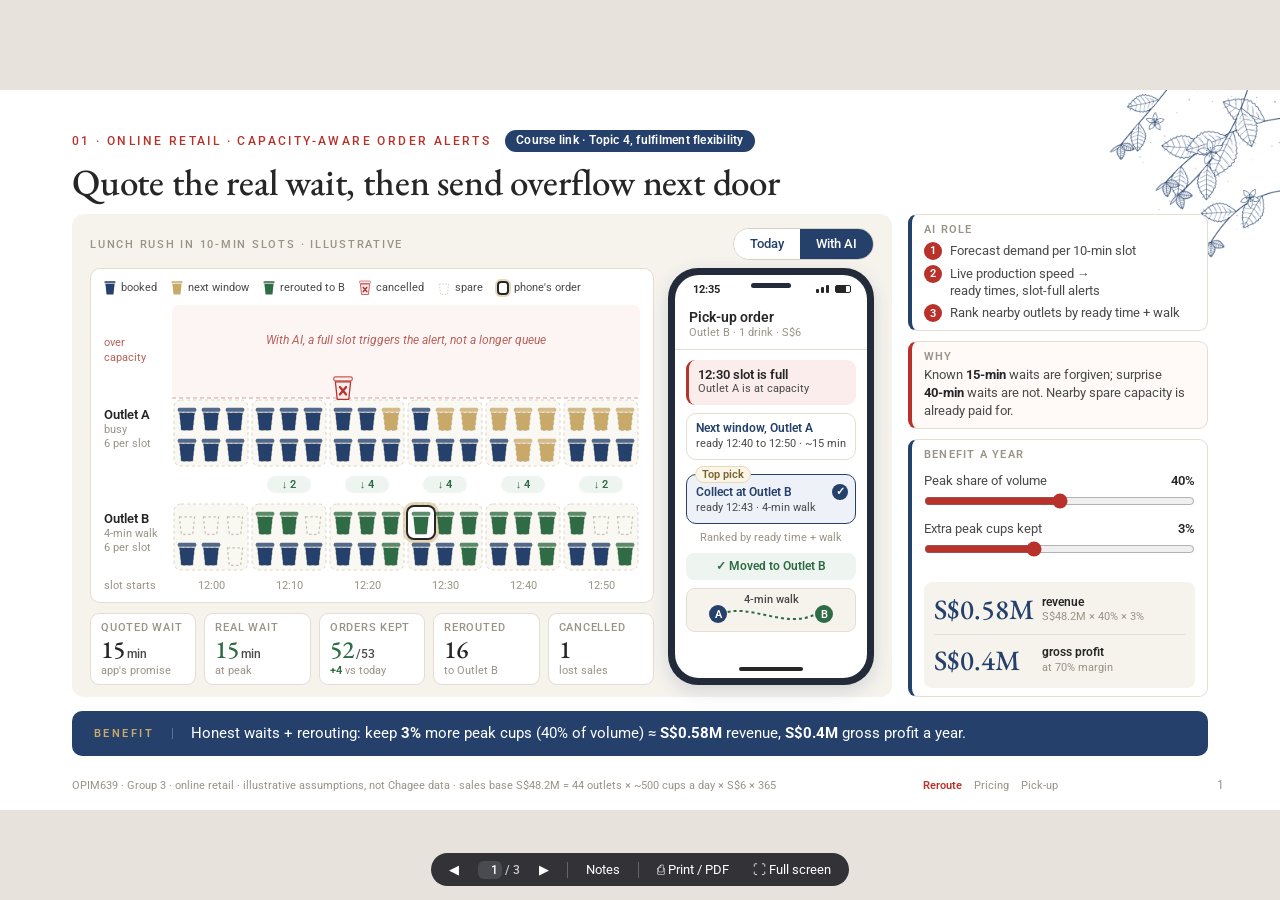
==== commit 9f4dc362: "Make slide 1 a Today / With AI toggle instead of an animation The lunch-rush explainer took too long" ====
--- a/index.html
+++ b/index.html
@@ -183,7 +183,7 @@
     <h2 class="head">Quote the real wait, then send overflow next door</h2>
     <div class="body" style="grid-template-columns:1fr 300px;gap:16px;margin-top:12px">
       <div class="panel">
-        <div class="ptop"><span class="ptitle">Lunch rush in 10-min slots · illustrative</span><span class="ctl"><span class="seg" role="group" aria-label="Scenario"><button class="btn r1-mode" data-mode="today" aria-pressed="false">Today</button><button class="btn on r1-mode" data-mode="ai" aria-pressed="true">With AI</button></span><button class="btn primary r1-play">▶ Play</button><button class="btn r1-reset">Reset</button></span></div>
+        <div class="ptop"><span class="ptitle">Lunch rush in 10-min slots · illustrative</span><span class="ctl"><span class="seg r1-seg" role="group" aria-label="Compare the lunch rush"><button class="btn r1-mode" data-mode="today" aria-pressed="false">Today</button><button class="btn on r1-mode" data-mode="ai" aria-pressed="true">With AI</button></span></span></div>
         <div class="visual r1-visual">
           <div class="r1-left">
             <div class="r1-chart">
@@ -203,23 +203,17 @@
               <div class="r1-sbar"><b class="r1-clock">12:35</b><span class="r1-notch"></span><span class="r1-icons" aria-hidden="true"><i></i><i></i><i></i><em></em></span></div>
               <div class="r1-appbar"><b>Pick-up order</b><span class="r1-where">Outlet A · 1 drink · S$6</span></div>
               <div class="r1-pbody">
-                <div class="r1-scrn r1-s-pre">
-                  <div class="r1-bigt">12:00</div>
-                  <p class="r1-pnote">Lunch rush at Outlet A</p>
-                  <button type="button" class="r1-cta" aria-label="Order at 12:35: plays the lunch rush">Order at 12:35</button>
-                </div>
                 <div class="r1-scrn r1-s-today">
                   <div class="r1-pnote">Order placed 12:35</div>
                   <div class="r1-tq"><small>App says</small><b>Ready in ~15 min</b></div>
                   <div class="r1-bar"><i class="r1-bfill"></i><span class="r1-bmark"></span></div>
                   <div class="r1-wt">Waiting <b class="r1-wmin">0 min</b></div>
-                  <div class="r1-wst">Still preparing…</div>
                   <div class="r1-cx">Order cancelled<br>after 20 min</div>
                 </div>
                 <div class="r1-scrn r1-s-ai">
                   <div class="r1-alert"><b>12:30 slot is full</b><span>Outlet A is at capacity</span></div>
-                  <button class="r1-ch" data-ch="next"><b>Next window, Outlet A</b><span>ready 12:40 to 12:50 · ~15 min</span></button>
-                  <button class="r1-ch r1-top" data-ch="B"><em>Top pick</em><b>Collect at Outlet B</b><span>ready 12:43 · 4-min walk</span></button>
+                  <div class="r1-ch" data-ch="next"><b>Next window, Outlet A</b><span>ready 12:40 to 12:50 · ~15 min</span></div>
+                  <div class="r1-ch r1-top" data-ch="B"><em>Top pick</em><b>Collect at Outlet B</b><span>ready 12:43 · 4-min walk</span></div>
                   <p class="r1-rank">Ranked by ready time + walk</p>
                   <div class="r1-ok">&nbsp;</div>
                   <svg class="r1-map" viewBox="0 0 170 44" width="170" height="44" aria-hidden="true">
@@ -259,13 +253,14 @@
   </div>
   <div class="foot"><span>OPIM639 · Group 3 · online retail · illustrative assumptions, not Chagee data · sales base S$48.2M = 44 outlets × ~500 cups a day × S$6 × 365</span><span class="rail"></span><span class="pg"></span></div>
   <aside class="notes">
-    <p>First improvement: quote the real wait, then send overflow to a quieter outlet nearby. The slide opens on the With AI result of a toy lunch rush.</p>
-    <p>Click <b>Reset</b>, <b>Today</b>, then <b>Play</b>. Orders keep landing in Outlet A's full 10-minute slots, in red. The app still promises 15 minutes, the real wait climbs to about 40, and customers cancel, including the one on the phone.</p>
-    <p>Click <b>Reset</b>, <b>With AI</b>, then <b>Play</b>. At 12:35 it stops on the phone alert: an honest next window, or Outlet B, ranked by ready time and walk. Tap a choice, or <b>Continue</b> for Outlet B. Overflow fills B's spare capacity; cancellations drop.</p>
+    <p>First improvement: quote the real wait, then send overflow to a quieter outlet nearby. The slide opens on the With AI result of a toy lunch rush at one outlet, 12:00 to 13:00.</p>
+    <p>Click <b>Today</b>. Orders keep landing in Outlet A's full 10-minute slots, in red. The app still promises 15 minutes, the real wait climbs to about 40, and five customers cancel, including the one on the phone.</p>
+    <p>Click <b>With AI</b>. A full slot triggers the alert on the phone: an honest next window, or Outlet B, ranked by ready time and walk. Overflow moves into B's spare capacity: 52 of 53 orders kept, four more than today.</p>
     <p>Close on the benefit: peak is 40% of volume and we assume 3% more peak cups kept, about S$0.58M revenue and S$0.4M gross profit a year. All figures are illustrative.</p>
   </aside>
   <style>
-    #r1 .r1-play{min-width:94px;justify-content:center;text-align:center}
+    #r1 .r1-seg .btn{height:30px;padding:0 16px;font-size:12.5px}
+    #r1 .r1-seg .btn:focus-visible{outline:2px solid var(--gold);outline-offset:-3px}
     #r1 .r1-visual{display:grid;grid-template-columns:1fr 206px;grid-template-rows:minmax(0,1fr);gap:14px}
     #r1 .r1-left{display:flex;flex-direction:column;gap:10px;min-width:0}
     #r1 .r1-chart{flex:1;min-height:0;background:#fff;border:1px solid var(--line);border-radius:10px;padding:11px 13px 8px;display:flex;flex-direction:column;justify-content:space-between}
@@ -280,9 +275,9 @@
     #r1 .r1-rl b{display:block;font:600 13px/1.25 var(--sans);color:var(--ink)}
     #r1 .r1-rl.r1-over{color:#B8605A}
     #r1 .r1-zcap{position:absolute;text-align:center;font:italic 11.5px/16px var(--sans);color:#B8605A;transition:opacity .3s}
-    #r1 .r1-plot[data-mode="today"] .r1-zcap,#r1 .r1-plot.r1-live .r1-zcap{opacity:0}
+    #r1 .r1-plot[data-mode="today"] .r1-zcap{opacity:0}
     #r1 .r1-cup{position:absolute;left:0;top:0;width:20px;height:25px;fill:currentColor;color:var(--navy);
-      transition:left .5s ease,top .5s ease,color .35s ease,opacity .3s ease,transform .3s ease}
+      transition:left .5s ease,top .5s ease,color .35s ease}
     #r1 .r1-cup rect{opacity:.78}
     #r1 .r1-cup .r1-x{display:none;fill:none;stroke:var(--red);stroke-width:1.8;stroke-linecap:round}
     #r1 .r1-cup.r1-k-full{color:var(--red)}
@@ -291,18 +286,12 @@
     #r1 .r1-cup.r1-k-cancel{color:#FBEDEC}
     #r1 .r1-cup.r1-k-cancel rect,#r1 .r1-cup.r1-k-cancel path{stroke:var(--red);stroke-width:1}
     #r1 .r1-cup.r1-k-cancel .r1-x{display:block;stroke-width:1.8}
-    #r1 .r1-cup.r1-k-wait{color:#fff}
-    #r1 .r1-cup.r1-k-wait rect{opacity:1}
-    #r1 .r1-cup.r1-k-wait rect,#r1 .r1-cup.r1-k-wait path{stroke:var(--navy);stroke-width:1.3}
     #r1 .r1-cup.r1-k-spare{color:transparent}
     #r1 .r1-cup.r1-k-spare rect{opacity:0}
     #r1 .r1-cup.r1-k-spare path{fill:none;stroke:#C9C0AE;stroke-width:1;stroke-dasharray:2 2}
-    #r1 .r1-cup.r1-drop{opacity:0;transform:translateY(-12px)}
     #r1 .r1-ring{position:absolute;width:30px;height:35px;background:#fff;border:2px solid var(--ink);border-radius:8px;box-shadow:0 0 0 3px rgba(200,169,106,.45);pointer-events:none;transition:left .5s ease,top .5s ease}
-    #r1 .r1-badge{position:absolute;z-index:2;width:44px;margin-left:-22px;text-align:center;font:600 11px/17px var(--sans);color:#2F6B45;background:#EEF5F0;border-radius:999px;transition:transform .2s ease}
-    #r1 .r1-badge.r1-bump{transform:scale(1.18)}
-    #r1 .r1-now{position:absolute;top:0;width:2px;margin-left:-1px;background:var(--navy);opacity:.85;pointer-events:none}
-    #r1 .r1-nowt{position:absolute;z-index:3;width:44px;margin-left:-22px;text-align:center;font:600 11px/17px var(--sans);color:#fff;background:var(--navy);border-radius:999px;pointer-events:none}
+    #r1 .r1-badge{position:absolute;z-index:2;width:44px;margin-left:-22px;text-align:center;font:600 11px/17px var(--sans);color:#2F6B45;background:#EEF5F0;border-radius:999px}
+    #r1 .r1-plot.r1-still .r1-cup,#r1 .r1-plot.r1-still .r1-ring{transition:none}
     #r1 .r1-stats{flex:none;display:grid;grid-template-columns:repeat(5,minmax(0,1fr));gap:8px}
     #r1 .r1-st{min-width:0;background:#fff;border:1px solid var(--line);border-radius:9px;padding:7px 10px 7px}
     #r1 .r1-st span{display:block;font:500 11px/1.2 var(--sans);letter-spacing:.07em;text-transform:uppercase;color:var(--taupe);white-space:nowrap}
@@ -326,13 +315,9 @@
     #r1 .r1-appbar span{display:block;font:11px/1.3 var(--sans);color:var(--taupe)}
     #r1 .r1-pbody{flex:1;min-height:0;position:relative;padding:10px 11px 0}
     #r1 .r1-scrn{display:none;flex-direction:column}
-    #r1 .r1-phone[data-screen="pre"] .r1-s-pre,#r1 .r1-phone[data-screen="today"] .r1-s-today,#r1 .r1-phone[data-screen="ai"] .r1-s-ai{display:flex}
+    #r1 .r1-phone[data-screen="today"] .r1-s-today,#r1 .r1-phone[data-screen="ai"] .r1-s-ai{display:flex}
     #r1 .r1-home{flex:none;width:64px;height:4px;margin:6px auto 7px;border-radius:2px;background:#262626}
-    #r1 .r1-bigt{margin-top:26px;text-align:center;font:500 46px/1 var(--serif);color:var(--navy)}
     #r1 .r1-pnote{margin:6px 0 0;text-align:center;font:11.5px/1.35 var(--sans);color:var(--taupe)}
-    #r1 .r1-cta{display:block;margin:26px auto 0;padding:9px 16px;border:0;border-radius:999px;background:var(--red);color:#fff;font:600 12px/1 var(--sans);cursor:pointer}
-    #r1 .r1-cta:hover{background:#A02A24}
-    #r1 .r1-cta:disabled{cursor:default;background:var(--red);opacity:.45}
     #r1 .r1-tq{margin-top:10px;padding:10px 10px 11px;border-radius:10px;background:var(--cream);text-align:center}
     #r1 .r1-tq small{display:block;font:11px var(--sans);color:var(--taupe)}
     #r1 .r1-tq b{display:block;margin-top:3px;font:500 19px/1.1 var(--serif);color:var(--navy);white-space:nowrap}
@@ -343,16 +328,13 @@
     #r1 .r1-wt{margin-top:9px;text-align:center;font:12.5px var(--sans);color:var(--ink2)}
     #r1 .r1-wt b{font-weight:600;color:var(--ink)}
     #r1 .r1-wt b.r1-bad{color:var(--red)}
-    #r1 .r1-wst{margin-top:3px;text-align:center;font:11px var(--sans);color:var(--taupe)}
     #r1 .r1-cx{display:none;margin-top:12px;padding:8px;border-radius:9px;background:#FBEDEC;border-left:3px solid var(--red);text-align:center;font:600 12px/1.35 var(--sans);color:var(--red)}
     #r1 .r1-s-today.r1-gone .r1-cx{display:block}
-    #r1 .r1-s-today.r1-gone .r1-wst{display:none}
     #r1 .r1-alert{padding:7px 9px 8px;border-radius:9px;background:#FBEDEC;border-left:3px solid var(--red)}
     #r1 .r1-alert b{display:block;font:600 12.5px/1.25 var(--sans);color:var(--ink)}
     #r1 .r1-alert span{display:block;font:11px/1.3 var(--sans);color:var(--ink2)}
-    #r1 .r1-ch{position:relative;display:block;width:100%;margin-top:8px;padding:7px 8px 8px 9px;text-align:left;background:#fff;border:1.5px solid var(--line);border-radius:10px;cursor:pointer;font-family:var(--sans);transition:border-color .2s,background .2s}
+    #r1 .r1-ch{position:relative;display:block;width:100%;margin-top:8px;padding:7px 8px 8px 9px;text-align:left;background:#fff;border:1.5px solid var(--line);border-radius:10px;font-family:var(--sans)}
     #r1 .r1-ch.r1-top{margin-top:14px;padding-top:10px}
-    #r1 .r1-ch:hover{border-color:var(--blue)}
     #r1 .r1-ch::after{content:"";position:absolute;right:7px;top:7px;width:16px;height:16px;border-radius:50%;font:700 11px/16px var(--sans);color:#fff;text-align:center}
     #r1 .r1-ch.r1-top::after{top:9px}
     #r1 .r1-ch b{display:block;font:600 12px/1.25 var(--sans);color:var(--navy)}
@@ -365,12 +347,8 @@
     #r1 .r1-map .r1-mapt{font-weight:500;fill:var(--ink2);paint-order:stroke;stroke:#F6F3ED;stroke-width:3px;stroke-linejoin:round}
     #r1 .r1-route{stroke:#B9B2A5}
     #r1 .r1-s-ai.r1-toB .r1-route{stroke:#2F6B45}
-    #r1 .r1-s-ai.r1-wait .r1-ch{animation:r1-pulse 1s ease-in-out infinite alternate}
-    @keyframes r1-pulse{to{border-color:var(--gold);background:#FBF5E8}}
     #r1 .r1-rank{margin:7px 0 0;font:11px/1.3 var(--sans);color:var(--taupe);text-align:center}
     #r1 .r1-ok{margin-top:8px;padding:6px 8px;border-radius:8px;background:#EEF5F0;font:600 11.5px/1.3 var(--sans);color:#2F6B45;text-align:center}
-    #r1 .r1-ok small{display:block;font:500 11px/1.3 var(--sans)}
-    #r1 .r1-ok.r1-hint{background:#FBF5E8;color:#7A6432}
     /* side cards */
     #r1 .bc .k{font-size:11px;letter-spacing:.11em}
     #r1 .r1-ai{list-style:none;margin:5px 0 0;padding:0;display:flex;flex-direction:column;gap:5px}
@@ -390,22 +368,19 @@
     #r1 .r1-res span{display:block;font:600 12px/1.3 var(--sans);color:var(--ink)}
     #r1 .r1-res i{display:block;font:11px/1.3 var(--sans);font-style:normal;color:var(--taupe);white-space:nowrap}
     @media (prefers-reduced-motion: reduce){
-      #r1 .r1-cup,#r1 .r1-ring,#r1 .r1-badge,#r1 .r1-ch{transition:none}
-      #r1 .r1-s-ai.r1-wait .r1-ch{animation:none}
-    }
-    @media print{#r1 .r1-s-ai.r1-wait .r1-ch{animation:none}}
+      #r1 .r1-cup,#r1 .r1-ring{transition:none}
+    }
   </style>
   <script>
   (function () {
     "use strict";
     const sl = document.getElementById("r1");
     const $ = s => sl.querySelector(s), $$ = s => [...sl.querySelectorAll(s)];
-    const RM = window.matchMedia ? matchMedia("(prefers-reduced-motion: reduce)") : { matches: false };
 
     /* Toy lunch-rush model (illustrative). Six 10-min pick-up slots, 12:00 to 13:00; each outlet makes 6 orders a slot.
        Today: every order is booked into its slot, even a full one; each order over capacity adds 10/6 min to the queue.
        With AI: a full slot triggers the alert; the customer takes the next window at A or collects at B (B keeps room for its own forecast). */
-    const CAP = 6, NS = 6, END = 60, YOU_T = 35, PLAY_MS = 12000, CX_HOLD_MS = 1400, SLOW = 0.5;
+    const CAP = 6, NS = 6, END = 60, YOU_T = 35;
     const DA = [6, 9, 12, 13, 8, 5], DB = [2, 3, 2, 2, 2, 2];
     const pick = n => n === 5 ? "cancel" : n % 4 === 2 ? "next" : "B";   // what the n-th alerted customer picks (toy)
     const orders = [];
@@ -414,7 +389,7 @@
     orders.sort((a, b) => a.t - b.t).forEach((e, i) => { e.id = i; e.you = e.o === "A" && Math.abs(e.t - YOU_T) < 0.01; });
     const YOU = orders.find(e => e.you);
 
-    function simulate(mode, youChoice) {
+    function simulate(mode) {
       const A = [...Array(NS)].map(() => []), B = [...Array(NS)].map(() => []);
       const rr = Array(NS).fill(0), xs = Array(NS).fill(0), r = [];
       let late = 0, alerts = 0;
@@ -431,7 +406,6 @@
         } else {
           if (A[s].length < CAP) { r[e.id] = { o: "A", s, i: A[s].push(e.id) - 1, k: "ok", wait: 10, quote: 10 }; continue; }
           let c = pick(alerts++);
-          if (e.you && youChoice) c = youChoice;
           const nextOk = s + 1 < NS && A[s + 1].length < CAP, bOk = rr[s] + DB[s] < CAP;
           if (c === "next" && !nextOk) c = bOk ? "B" : "cancel";
           if (c === "B" && !bOk) c = nextOk ? "next" : "cancel";
@@ -444,12 +418,11 @@
       return r;
     }
     const cache = {};
-    const sim = (mode, ch) => cache[mode + (ch || "")] || (cache[mode + (ch || "")] = simulate(mode, ch));
+    const sim = m => cache[m] || (cache[m] = simulate(m));
     const keptAt = (r, T) => { let n = 0, x = 0; orders.forEach(e => { if (e.o !== "A" || e.t > T) return; n++; const R = r[e.id]; if (R.k === "cancel" && R.tc <= T) x++; }); return { n, x }; };
     const TODAY_KEPT = (k => k.n - k.x)(keptAt(sim("today"), END));
-    const CX_T = sim("today")[YOU.id].tc;   // the phone's customer gives up (Today): short beat, then the last slot plays slower
-
-    /* geometry of the slot chart: over-capacity zone on top, Outlet A, reroute badges, Outlet B, time axis (the "now" pill rides it) */
+
+    /* geometry of the slot chart: over-capacity zone on top, Outlet A, reroute badges, Outlet B, time axis */
     const LW = 68, BW = 78, CW = 20, CH = 25, GX = 4, PITCH = 31, RW = 3 * CW + 2 * GX, PW = LW + NS * BW;
     const ZONE = 2, BOXH = 2 * PITCH + 4, A0 = ZONE + 3 * PITCH + 2 + BOXH, BASE = { A: A0, B: A0 + 38 + BOXH }, PH = BASE.B + 24;
     const pos = (o, s, i) => ({ x: LW + s * BW + (BW - RW) / 2 + (i % 3) * (CW + GX), y: BASE[o] - 4 - Math.floor(i / 3) * PITCH - CH });
@@ -465,9 +438,8 @@
     for (const o of ["A", "B"]) for (let s = 0; s < NS; s++) {
       bg += `<rect x="${LW + s * BW + 2}" y="${BASE[o] - BOXH}" width="${BW - 4}" height="${BOXH}" rx="7" fill="#FAF8F3" stroke="#DDD5C6" stroke-dasharray="3 3"/>`;
     }
-    // axis labels carry their extent, so the moving time pill can hide the ones it would cover
-    for (let s = 0; s < NS; s++) { const c = LW + s * BW + BW / 2; bg += `<text class="r1-ax" data-l="${c - 15}" data-r="${c + 15}" x="${c}" y="${PH - 5}" text-anchor="middle">12:${s ? s * 10 : "00"}</text>`; }
-    bg += `<text class="r1-ax" data-l="0" data-r="56" x="0" y="${PH - 5}">slot starts</text></svg>`;
+    for (let s = 0; s < NS; s++) bg += `<text x="${LW + s * BW + BW / 2}" y="${PH - 5}" text-anchor="middle">12:${s ? s * 10 : "00"}</text>`;
+    bg += `<text x="0" y="${PH - 5}">slot starts</text></svg>`;
     let html = bg;
     for (const o of ["A", "B"]) for (let s = 0; s < NS; s++) for (let i = 0; i < CAP; i++) {
       const p = pos(o, s, i); html += cupSvg("r1-k-spare").replace("<svg ", `<svg style="left:${p.x}px;top:${p.y}px" `);
@@ -477,160 +449,79 @@
     html += `<div class="r1-rl" style="top:${BASE.B - BOXH + 7}px"><b>Outlet B</b>4-min walk<br>6 per slot</div>`;
     for (let s = 0; s < NS; s++) html += `<div class="r1-badge" data-s="${s}" style="left:${LW + s * BW + BW / 2}px;top:${(BASE.A + BASE.B - BOXH) / 2 - 8.5}px"></div>`;
     html += `<div class="r1-zcap" style="left:${LW}px;width:${NS * BW}px;top:${ZONE + PITCH - 4}px">With AI, a full slot triggers the alert, not a longer queue</div>`;
-    html += `<div class="r1-now" style="height:${PH - 20}px"></div><div class="r1-nowt" style="top:${PH - 20}px"></div><div class="r1-ring"></div>`;
+    html += `<div class="r1-ring"></div>`;
     plot.innerHTML = html;
-    const cups = orders.map(() => { const d = document.createElement("div"); d.innerHTML = cupSvg("r1-k-ok"); const el = d.firstChild; el.style.display = "none"; plot.appendChild(el); return el; });
-    const ring = $(".r1-ring"), now = $(".r1-now"), nowt = $(".r1-nowt"), badges = $$(".r1-badge"), axl = $$(".r1-ax");
+    const cups = orders.map(() => { const d = document.createElement("div"); d.innerHTML = cupSvg("r1-k-ok"); const el = d.firstChild; plot.appendChild(el); return el; });
+    const ring = $(".r1-ring"), badges = $$(".r1-badge");
     const LEG = {
       today: [["r1-k-ok", "booked"], ["r1-k-full", "landed in a full slot"], ["r1-k-cancel", "cancelled"], ["r1-k-spare", "spare"], ["ring", "phone's order"]],
       ai: [["r1-k-ok", "booked"], ["r1-k-next", "next window"], ["r1-k-rr", "rerouted to B"], ["r1-k-cancel", "cancelled"], ["r1-k-spare", "spare"], ["ring", "phone's order"]]
     };
 
-    /* playing: clock runs · holding: short automatic beat (Today) · asking: stopped on the phone alert until a tap or Continue (With AI) */
-    const st = { mode: "ai", T: END, playing: false, holding: false, hold: 0, asking: false, choice: null, decided: true };
-    let raf = 0, last = 0, legendMode = "";
+    /* The toggle shows each mode's end state at 13:00. Switching glides every cup to its new slot (CSS transitions). */
+    const st = { mode: "ai" };
+    let legendMode = "";
 
     function place(el, p) { el.style.left = p.x + "px"; el.style.top = p.y + "px"; }
-    const pending = () => st.mode === "ai" && !st.decided && st.T >= YOU_T;
-    function render(anim) {
-      const T = st.T, r = sim(st.mode, st.choice), tnow = performance.now();
-      const rrBy = Array(NS).fill(0);
+    function render() {
+      const r = sim(st.mode), rrBy = Array(NS).fill(0), at = {}, slots = {};
+      // within each slot: the outlet's own cups first, then cups moved in, each by arrival, so a toggle only moves the overflow
+      orders.forEach(e => { const R = r[e.id]; if (st.mode === "ai" && R.k === "cancel") return; (slots[R.o + R.s] = slots[R.o + R.s] || []).push(e); });
+      Object.values(slots).forEach(l => l.sort((a, b) => (r[a.id].from != null) - (r[b.id].from != null) || a.t - b.t).forEach((e, i) => { at[e.id] = i; }));
+      const spot = e => { const R = r[e.id]; return pos(R.o, R.s, at[e.id] ?? R.i); };
       orders.forEach(e => {
         const el = cups[e.id], R = r[e.id];
-        if (e.t > T + 1e-9) { if (el.dataset.on) { el.style.display = "none"; el.dataset.on = ""; } return; }
-        let k = R.k, fin = pos(R.o, R.s, R.i);
-        if (k === "cancel" && T < R.tc) k = "full";
-        if (e.you && pending()) { k = "wait"; fin = pos("A", e.s, CAP + 1); }   // waits in the full slot until the customer picks
-        else if (k === "rr") rrBy[R.from]++;
-        el.setAttribute("class", "r1-cup r1-k-" + k);
-        if (!el.dataset.on) {
-          el.dataset.on = "1"; el.style.display = "";
-          if (anim && !RM.matches) {
-            const start = R.from != null ? pos("A", R.from, CAP + 1) : fin;
-            el._hold = R.from != null ? tnow + 320 : 0;
-            place(el, start); el.classList.add("r1-drop"); void el.getBoundingClientRect(); el.classList.remove("r1-drop");
-            return;
-          }
-        }
-        if (anim && el._hold > tnow) return;
-        el._hold = 0; place(el, fin);
+        el.setAttribute("class", "r1-cup r1-k-" + R.k);
+        if (R.k === "rr") rrBy[R.from]++;
+        place(el, spot(e));
       });
-      // phone's customer
-      const yc = cups[YOU.id];
-      ring.style.display = yc.dataset.on ? "" : "none";
-      if (yc.dataset.on) { ring.style.left = (parseFloat(yc.style.left) - 5) + "px"; ring.style.top = (parseFloat(yc.style.top) - 5) + "px"; }
-      badges.forEach((b, s) => {
-        const txt = rrBy[s] ? "↓ " + rrBy[s] : "";
-        if (anim && txt && b.textContent !== txt) { b.classList.add("r1-bump"); setTimeout(() => b.classList.remove("r1-bump"), 180); }
-        b.textContent = txt; b.style.display = txt ? "" : "none";
-      });
-      const live = T > 0 && T < END;
-      now.style.display = nowt.style.display = live ? "" : "none";
-      plot.classList.toggle("r1-live", T < END);
-      let pl = -1e9, pr = -1e9;
-      if (live) { const x = LW + (T / 10) * BW, px = Math.min(PW - 22, x); now.style.left = x + "px"; nowt.style.left = px + "px"; nowt.textContent = hhmm(T); pl = px - 25; pr = px + 25; }
-      axl.forEach(a => { a.style.opacity = +a.dataset.r > pl && +a.dataset.l < pr ? 0 : 1; });
+      const yp = spot(YOU);   // ring around the phone's customer
+      ring.style.left = (yp.x - 5) + "px"; ring.style.top = (yp.y - 5) + "px";
+      badges.forEach((b, s) => { b.textContent = rrBy[s] ? "↓ " + rrBy[s] : ""; b.style.display = rrBy[s] ? "" : "none"; });
       if (legendMode !== st.mode) {
         legendMode = st.mode; plot.dataset.mode = st.mode;
         $(".r1-legend").innerHTML = LEG[st.mode].map(([c, t]) => `<span>${c === "ring" ? '<i class="r1-lring"></i>' : cupSvg(c, 12, 15)}${t}</span>`).join("");
       }
-      stats(r, T); phone(r, T); ui();
-    }
-
-    function stats(r, T) {
+      stats(r); phone(r);
+      $$(".r1-mode").forEach(b => { const on = b.dataset.mode === st.mode; b.classList.toggle("on", on); b.setAttribute("aria-pressed", on ? "true" : "false"); });
+    }
+
+    function stats(r) {
       let q = 0, w = 0, rr = 0;
-      orders.forEach(e => { if (e.o !== "A" || e.t > T) return; const R = r[e.id]; q = Math.max(q, R.quote); w = Math.max(w, R.wait); if (R.k === "rr" && !(e.you && pending())) rr++; });
-      const kp = keptAt(r, T), any = kp.n > 0, min = v => `${Math.round(v)}<small>min</small>`;
-      const vq = $(".r1-vq"), vr = $(".r1-vr"), vk = $(".r1-vk");
-      vq.innerHTML = any ? min(q) : "–";
-      vr.innerHTML = any ? min(w) : "–";
-      vr.className = "r1-vr" + (any && w > 20 ? " r1-bad" : any && st.mode === "ai" ? " r1-good" : "");
-      const kept = kp.n - kp.x, d = kept - TODAY_KEPT, gain = any && st.mode === "ai" && T >= END && d > 0;
-      vk.innerHTML = any ? `${kept}<small>/${kp.n}</small>` : "–";
+      orders.forEach(e => { if (e.o !== "A") return; const R = r[e.id]; q = Math.max(q, R.quote); w = Math.max(w, R.wait); if (R.k === "rr") rr++; });
+      const kp = keptAt(r, END), min = v => `${Math.round(v)}<small>min</small>`;
+      const vr = $(".r1-vr"), vk = $(".r1-vk"), vc = $(".r1-vc");
+      $(".r1-vq").innerHTML = min(q);
+      vr.innerHTML = min(w);
+      vr.className = "r1-vr" + (w > 20 ? " r1-bad" : st.mode === "ai" ? " r1-good" : "");
+      const kept = kp.n - kp.x, d = kept - TODAY_KEPT, gain = st.mode === "ai" && d > 0;
+      vk.innerHTML = `${kept}<small>/${kp.n}</small>`;
       vk.className = "r1-vk" + (gain ? " r1-good" : "");
-      $(".r1-vk2").innerHTML = !any ? "&nbsp;" : gain ? `<em>+${d}</em> vs today` : "ordered at A";
-      $(".r1-vrr").textContent = any ? rr : "–";
-      const vc = $(".r1-vc"); vc.textContent = any ? kp.x : "–"; vc.className = "r1-vc" + (kp.x > 1 ? " r1-bad" : "");
-    }
-
-    function phone(r, T) {
-      const ph = $(".r1-phone"), R = r[YOU.id];
-      const scr = T < YOU_T - 1e-9 ? "pre" : st.mode;
-      ph.dataset.screen = scr;
-      $(".r1-clock").textContent = scr === "ai" ? hhmm(YOU_T) : hhmm(T);   // the alert screen keeps the moment it was seen
-      $(".r1-bigt").textContent = hhmm(T);
+      $(".r1-vk2").innerHTML = gain ? `<em>+${d}</em> vs today` : "ordered at A";
+      $(".r1-vrr").textContent = rr;
+      vc.textContent = kp.x; vc.className = "r1-vc" + (kp.x > 1 ? " r1-bad" : "");
+    }
+
+    function phone(r) {
+      const R = r[YOU.id];
+      $(".r1-phone").dataset.screen = st.mode;
+      $(".r1-clock").textContent = hhmm(st.mode === "ai" ? YOU_T : Math.min(END, R.tc));   // each screen shows the moment the customer saw it
       let where = "Outlet A";
-      if (scr === "today") {
-        const el = Math.max(0, Math.min(T, R.tc) - YOU_T), gone = T >= R.tc;
+      if (st.mode === "today") {
+        const el = Math.max(0, Math.min(END, R.tc) - YOU_T);
         const f = $(".r1-bfill"); f.style.width = Math.min(100, el / 25 * 100) + "%";
         f.classList.toggle("r1-late", el > 15); f.style.setProperty("--q", (15 / Math.max(el, 15) * 100) + "%");
         const wm = $(".r1-wmin"); wm.textContent = Math.floor(el) + " min"; wm.classList.toggle("r1-bad", el > 15);
-        $(".r1-s-today").classList.toggle("r1-gone", gone);
-      }
-      if (scr === "ai") {
-        const waiting = !st.decided;
-        $(".r1-s-ai").classList.toggle("r1-wait", waiting);
-        $$(".r1-ch").forEach(b => { const on = !waiting && b.dataset.ch === R.choice; b.classList.toggle("r1-sel", on); b.setAttribute("aria-pressed", on ? "true" : "false"); });
-        const ok = $(".r1-ok");
-        ok.classList.toggle("r1-hint", waiting);
-        ok.innerHTML = waiting ? "Tap an option to continue" : R.choice === "B" ? "✓ Moved to Outlet B" : R.choice === "next" ? "✓ Booked 12:40 to 12:50<small>a later order goes to B</small>" : "Order cancelled";
-        if (!waiting && R.choice === "B") where = "Outlet B";
-        $(".r1-s-ai").classList.toggle("r1-toB", !waiting && R.choice === "B");
+        $(".r1-s-today").classList.toggle("r1-gone", END >= R.tc);
+      } else {
+        $$(".r1-ch").forEach(b => b.classList.toggle("r1-sel", b.dataset.ch === R.choice));
+        $(".r1-ok").innerHTML = R.choice === "B" ? "✓ Moved to Outlet B" : R.choice === "next" ? "✓ Booked 12:40 to 12:50" : "Order cancelled";
+        if (R.choice === "B") where = "Outlet B";
+        $(".r1-s-ai").classList.toggle("r1-toB", R.choice === "B");
       }
       $(".r1-where").textContent = where + " · 1 drink · S$6";
     }
-
-    function ui() {
-      const p = $(".r1-play");
-      const mid = st.T > 0 && st.T < END;   // paused part-way: Play picks up where it stopped
-      p.textContent = st.playing ? "❚❚ Pause" : st.asking ? "▶ Continue" : mid ? "▶ Resume" : "▶ Play";
-      p.setAttribute("aria-label", st.playing ? "Pause the lunch rush" : st.asking ? "Continue with the top pick, Outlet B" : mid ? "Resume the lunch rush" : "Play the lunch rush");
-      $$(".r1-mode").forEach(b => { const on = b.dataset.mode === st.mode; b.classList.toggle("on", on); b.setAttribute("aria-pressed", on ? "true" : "false"); });
-      $(".r1-cta").disabled = st.playing;
-    }
-
-    function loop(t) {
-      const dt = Math.min(64, t - last); last = t;
-      if (st.holding) { st.hold -= dt; if (st.hold <= 0) st.holding = false; }
-      else {
-        const rate = st.mode === "today" && st.T >= CX_T ? SLOW : 1;
-        const nt = Math.min(END, st.T + dt * rate * END / PLAY_MS);
-        if (st.mode === "ai" && !st.decided && st.T < YOU_T && nt >= YOU_T) { st.T = YOU_T; ask(); return; }
-        if (st.mode === "today" && st.T < CX_T && nt >= CX_T) { st.T = CX_T; st.holding = true; st.hold = CX_HOLD_MS; }
-        else st.T = nt;
-      }
-      if (st.T >= END) { stop(); st.decided = true; render(false); return; }
-      render(true);
-      raf = requestAnimationFrame(loop);
-    }
-    function settle() { cups.forEach(el => { el._hold = 0; }); render(false); }   // land any cup still waiting to glide
-    function halt() { st.playing = false; cancelAnimationFrame(raf); raf = 0; }
-    function ask() { halt(); st.asking = true; settle(); }
-    function stop() { halt(); st.holding = false; st.asking = false; }
-    function pause() { halt(); settle(); }
-    function run() {
-      if (RM.matches) { finish(); return; }
-      st.playing = true; last = performance.now(); ui();
-      raf = requestAnimationFrame(loop);
-    }
-    function play() {
-      if (st.playing) { pause(); return; }
-      if (st.asking) { choose("B"); return; }   // Continue = the top pick
-      if (st.T >= END) { st.T = 0; st.choice = null; st.decided = false; render(false); }
-      run();
-    }
-    function reset() { stop(); st.T = 0; st.choice = null; st.decided = false; render(false); }
-    function finish() { stop(); st.T = END; st.decided = true; render(false); }
-    function setMode(m) {
-      const fresh = st.T === 0 && !st.playing;   // a reset chart stays reset; otherwise show that mode's end state
-      stop(); st.mode = m; st.T = fresh ? 0 : END; st.decided = !fresh; render(false);
-    }
-    function choose(c) {
-      if (st.mode !== "ai" || st.T < YOU_T) return;
-      st.choice = c; st.decided = true;
-      if (st.asking) { st.asking = false; render(false); run(); return; }
-      render(false);
-    }
+    function show(m) { if (m !== st.mode) { st.mode = m; render(); } }
 
     /* benefit calculator: S$48.2M sales base (44 outlets × ~500 cups a day × S$6 × 365 = S$48.18M, rounded) */
     const BASE_M = 48.2, GM = 0.70;
@@ -651,17 +542,14 @@
       $(c).addEventListener("pointerup", e => e.target.blur());   // arrow keys go back to the deck after a drag
     });
 
-    function setDefault() { stop(); st.mode = "ai"; st.choice = null; st.decided = true; st.T = END; render(false); }
-
-    $(".r1-play").addEventListener("click", play);
-    $(".r1-reset").addEventListener("click", reset);
-    $(".r1-cta").addEventListener("click", () => { if (!st.playing) play(); });
-    $$(".r1-mode").forEach(b => b.addEventListener("click", () => setMode(b.dataset.mode)));
-    $$(".r1-ch").forEach(b => b.addEventListener("click", () => choose(b.dataset.ch)));
-    sl.addEventListener("slideleave", () => { if (st.playing || st.holding || st.asking || (st.T > 0 && st.T < END)) finish(); });
+    function setDefault() { st.mode = "ai"; render(); }
+
+    $$(".r1-mode").forEach(b => b.addEventListener("click", e => { show(b.dataset.mode); if (e.detail) b.blur(); }));
     sl.addEventListener("deckprint", () => { setDefault(); calcDefault(); });
     calcDefault();
+    plot.classList.add("r1-still");                          // first draw lands in place, no glide from the corner
     setDefault();
+    requestAnimationFrame(() => requestAnimationFrame(() => plot.classList.remove("r1-still")));
   })();
   </script>
 </section>
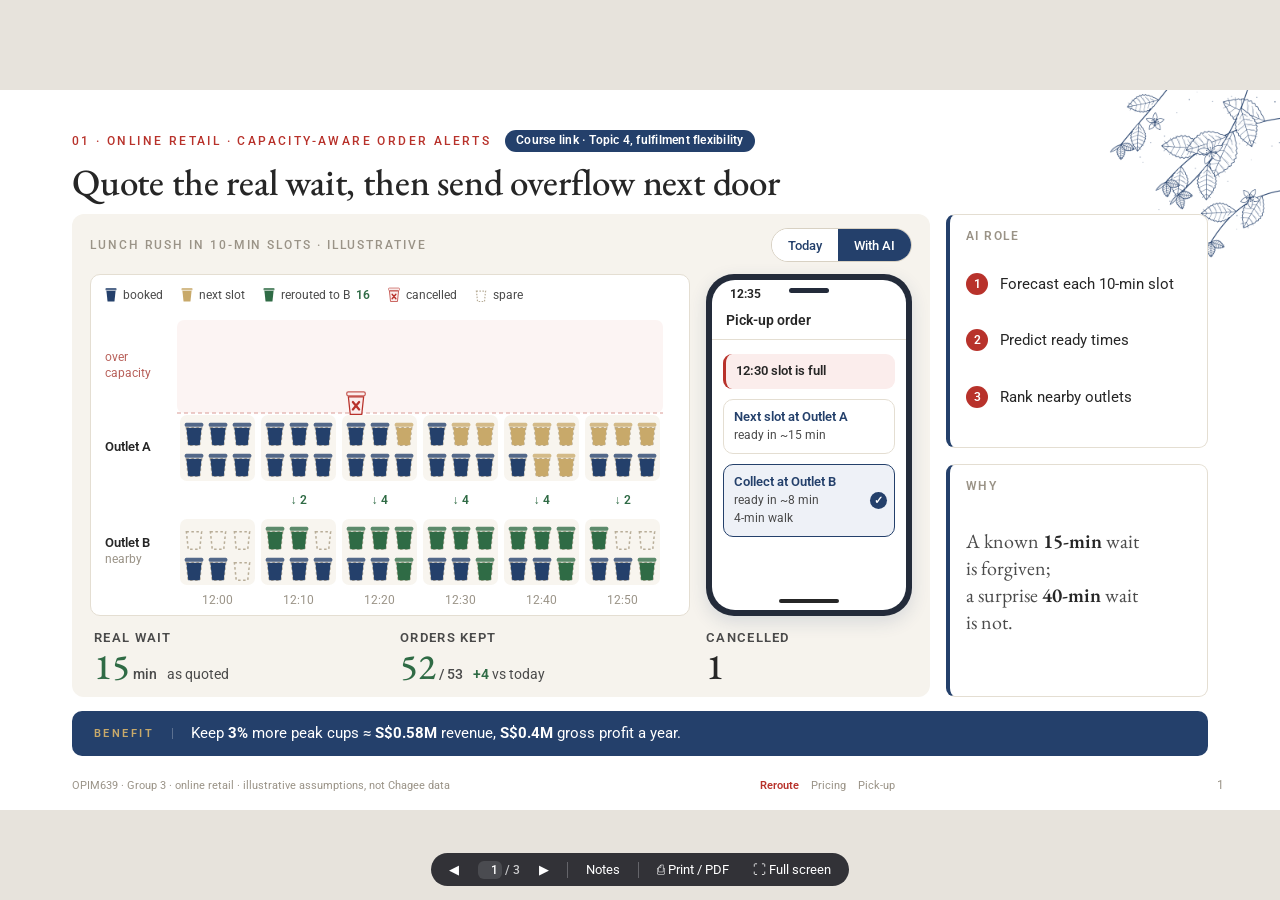
==== commit 2fe908d7: "Redesign all three slides as calm click-to-compare views Slides 2 and 3 no longer need a Play button" ====
--- a/index.html
+++ b/index.html
@@ -181,101 +181,78 @@
   <div class="inner">
     <p class="kicker">01 · Online retail · capacity-aware order alerts<span class="ctag">Course link · Topic 4, fulfilment flexibility</span></p>
     <h2 class="head">Quote the real wait, then send overflow next door</h2>
-    <div class="body" style="grid-template-columns:1fr 300px;gap:16px;margin-top:12px">
+    <div class="body" style="grid-template-columns:1fr 262px;gap:16px;margin-top:12px">
       <div class="panel">
         <div class="ptop"><span class="ptitle">Lunch rush in 10-min slots · illustrative</span><span class="ctl"><span class="seg r1-seg" role="group" aria-label="Compare the lunch rush"><button class="btn r1-mode" data-mode="today" aria-pressed="false">Today</button><button class="btn on r1-mode" data-mode="ai" aria-pressed="true">With AI</button></span></span></div>
         <div class="visual r1-visual">
-          <div class="r1-left">
-            <div class="r1-chart">
-              <div class="r1-legend" aria-hidden="true"></div>
-              <div class="r1-plot"></div>
-            </div>
-            <div class="r1-stats">
-              <div class="r1-st"><span>Quoted wait</span><b class="r1-vq">–</b><i>app's promise</i></div>
-              <div class="r1-st"><span>Real wait</span><b class="r1-vr">–</b><i>at peak</i></div>
-              <div class="r1-st"><span>Orders kept</span><b class="r1-vk">–</b><i class="r1-vk2">&nbsp;</i></div>
-              <div class="r1-st"><span>Rerouted</span><b class="r1-vrr">–</b><i>to Outlet B</i></div>
-              <div class="r1-st"><span>Cancelled</span><b class="r1-vc">–</b><i>lost sales</i></div>
-            </div>
+          <div class="r1-chart">
+            <div class="r1-legend" aria-hidden="true"></div>
+            <div class="r1-plot"></div>
           </div>
           <div class="r1-phone" data-screen="ai">
             <div class="r1-scr">
-              <div class="r1-sbar"><b class="r1-clock">12:35</b><span class="r1-notch"></span><span class="r1-icons" aria-hidden="true"><i></i><i></i><i></i><em></em></span></div>
-              <div class="r1-appbar"><b>Pick-up order</b><span class="r1-where">Outlet A · 1 drink · S$6</span></div>
+              <div class="r1-sbar"><b class="r1-clock">12:35</b><span class="r1-notch"></span></div>
+              <div class="r1-appbar">Pick-up order</div>
               <div class="r1-pbody">
                 <div class="r1-scrn r1-s-today">
-                  <div class="r1-pnote">Order placed 12:35</div>
                   <div class="r1-tq"><small>App says</small><b>Ready in ~15 min</b></div>
-                  <div class="r1-bar"><i class="r1-bfill"></i><span class="r1-bmark"></span></div>
-                  <div class="r1-wt">Waiting <b class="r1-wmin">0 min</b></div>
-                  <div class="r1-cx">Order cancelled<br>after 20 min</div>
+                  <div class="r1-link" aria-hidden="true"></div>
+                  <div class="r1-cx"><b>Cancelled</b><span>after 20 min</span></div>
                 </div>
                 <div class="r1-scrn r1-s-ai">
-                  <div class="r1-alert"><b>12:30 slot is full</b><span>Outlet A is at capacity</span></div>
-                  <div class="r1-ch" data-ch="next"><b>Next window, Outlet A</b><span>ready 12:40 to 12:50 · ~15 min</span></div>
-                  <div class="r1-ch r1-top" data-ch="B"><em>Top pick</em><b>Collect at Outlet B</b><span>ready 12:43 · 4-min walk</span></div>
-                  <p class="r1-rank">Ranked by ready time + walk</p>
-                  <div class="r1-ok">&nbsp;</div>
-                  <svg class="r1-map" viewBox="0 0 170 44" width="170" height="44" aria-hidden="true">
-                    <rect x=".5" y=".5" width="169" height="43" rx="8" fill="#F6F3ED" stroke="#E4DED2"/>
-                    <path class="r1-route" d="M36 26C62 14 100 42 130 26" fill="none" stroke-width="2" stroke-dasharray="3 3"/>
-                    <circle cx="32" cy="26" r="9" fill="#24406B"/><text x="32" y="30" text-anchor="middle">A</text>
-                    <circle cx="138" cy="26" r="9" fill="#2F6B45"/><text x="138" y="30" text-anchor="middle">B</text>
-                    <text class="r1-mapt" x="85" y="15" text-anchor="middle">4-min walk</text>
-                  </svg>
+                  <div class="r1-alert">12:30 slot is full</div>
+                  <div class="r1-ch" data-ch="next"><b>Next slot at Outlet A</b><span>ready in ~15 min</span></div>
+                  <div class="r1-ch" data-ch="B"><b>Collect at Outlet B</b><span>ready in ~8 min</span><span>4-min walk</span></div>
                 </div>
               </div>
               <div class="r1-home"></div>
             </div>
           </div>
-        </div>
-      </div>
-      <div class="cards" style="gap:10px">
-        <div class="bc"><div class="k">AI role</div>
-          <ol class="r1-ai">
-            <li><span class="num">1</span>Forecast demand per 10-min slot</li>
-            <li><span class="num">2</span><span>Live production speed → ready times, <span class="r1-nb">slot-full alerts</span></span></li>
-            <li><span class="num">3</span>Rank nearby outlets by ready time + walk</li>
-          </ol>
-        </div>
-        <div class="bc warn"><div class="k">Why</div><p>Known <b class="r1-nb">15-min</b> waits are forgiven; surprise <b class="r1-nb">40-min</b> waits are not. Nearby spare capacity is already paid for.</p></div>
-        <div class="bc r1-calc"><div class="k">Benefit a year</div>
-          <label class="r1-sl"><span>Peak share of volume</span><b class="r1-pv">40%</b><input type="range" class="r1-peak" min="20" max="60" step="5" value="40"></label>
-          <label class="r1-sl"><span>Extra peak cups kept</span><b class="r1-kv">3%</b><input type="range" class="r1-kept" min="1" max="6" step="0.5" value="3"></label>
-          <div class="r1-res">
-            <div><b class="r1-rev">S$0.58M</b><p><span>revenue</span><i class="r1-m1">S$48.2M × 40% × 3%</i></p></div>
-            <div><b class="r1-gp">S$0.4M</b><p><span>gross profit</span><i>at 70% margin</i></p></div>
+          <div class="r1-stats">
+            <div class="r1-st"><span>Real wait</span><p><b class="r1-vr">–</b><i class="r1-vr2"></i></p></div>
+            <div class="r1-st"><span>Orders kept</span><p><b class="r1-vk">–</b><i class="r1-vk2"></i></p></div>
+            <div class="r1-st"><span>Cancelled</span><p><b class="r1-vc">–</b></p></div>
           </div>
         </div>
       </div>
+      <div class="cards r1-cards">
+        <div class="bc"><div class="k">AI role</div>
+          <ol class="r1-ai">
+            <li><span class="num">1</span>Forecast each 10-min slot</li>
+            <li><span class="num">2</span>Predict ready times</li>
+            <li><span class="num">3</span>Rank nearby outlets</li>
+          </ol>
+        </div>
+        <div class="bc r1-whyc"><div class="k">Why</div>
+          <p class="r1-why">A known <b>15-min</b> wait<br>is forgiven;<br>a surprise <b>40-min</b> wait<br>is not.</p>
+        </div>
+      </div>
     </div>
-    <div class="takeaway"><span class="lab">BENEFIT</span><span class="t">Honest waits + rerouting: keep <b>3%</b> more peak cups (40% of volume) ≈ <b>S$0.58M</b> revenue, <b>S$0.4M</b> gross profit a year.</span></div>
+    <div class="takeaway"><span class="lab">BENEFIT</span><span class="t">Keep <b>3%</b> more peak cups ≈ <b>S$0.58M</b> revenue, <b>S$0.4M</b> gross profit a year.</span></div>
   </div>
-  <div class="foot"><span>OPIM639 · Group 3 · online retail · illustrative assumptions, not Chagee data · sales base S$48.2M = 44 outlets × ~500 cups a day × S$6 × 365</span><span class="rail"></span><span class="pg"></span></div>
+  <div class="foot"><span>OPIM639 · Group 3 · online retail · illustrative assumptions, not Chagee data</span><span class="rail"></span><span class="pg"></span></div>
   <aside class="notes">
-    <p>First improvement: quote the real wait, then send overflow to a quieter outlet nearby. The slide opens on the With AI result of a toy lunch rush at one outlet, 12:00 to 13:00.</p>
-    <p>Click <b>Today</b>. Orders keep landing in Outlet A's full 10-minute slots, in red. The app still promises 15 minutes, the real wait climbs to about 40, and five customers cancel, including the one on the phone.</p>
-    <p>Click <b>With AI</b>. A full slot triggers the alert on the phone: an honest next window, or Outlet B, ranked by ready time and walk. Overflow moves into B's spare capacity: 52 of 53 orders kept, four more than today.</p>
-    <p>Close on the benefit: peak is 40% of volume and we assume 3% more peak cups kept, about S$0.58M revenue and S$0.4M gross profit a year. All figures are illustrative.</p>
+    <p>First improvement: quote the real wait, then send overflow to a quieter outlet nearby. A toy lunch rush in 10-minute slots; every figure is illustrative.</p>
+    <p>Click <b>Today</b>. Orders keep landing in full slots, in red. The app still promises 15 minutes, the real wait reaches 40, and five customers cancel, like the one on the phone.</p>
+    <p>Click <b>With AI</b>. A full slot triggers an alert: an honest next slot, or Outlet B, ranked by ready time and walk. Sixteen orders move into B's spare capacity: 52 of 53 kept, four more than today. B's staff and rent are already paid, so most of each rerouted cup is profit.</p>
+    <p>Benefit: peak is 40% of volume. 40% × 3% more peak cups × S$48.2M sales base (44 outlets × about 500 cups a day × S$6 × 365) ≈ S$0.58M revenue; at 70% margin, about S$0.4M gross profit a year.</p>
   </aside>
   <style>
-    #r1 .r1-seg .btn{height:30px;padding:0 16px;font-size:12.5px}
+    #r1 .ptitle{font-size:12px}
+    #r1 .r1-seg .btn{height:32px;padding:0 16px;font-size:13px}
     #r1 .r1-seg .btn:focus-visible{outline:2px solid var(--gold);outline-offset:-3px}
-    #r1 .r1-visual{display:grid;grid-template-columns:1fr 206px;grid-template-rows:minmax(0,1fr);gap:14px}
-    #r1 .r1-left{display:flex;flex-direction:column;gap:10px;min-width:0}
-    #r1 .r1-chart{flex:1;min-height:0;background:#fff;border:1px solid var(--line);border-radius:10px;padding:11px 13px 8px;display:flex;flex-direction:column;justify-content:space-between}
-    #r1 .r1-legend{display:flex;align-items:center;gap:14px;font:11px/1 var(--sans);color:var(--ink2);white-space:nowrap}
-    #r1 .r1-legend span{display:inline-flex;align-items:center;gap:5px}
+    #r1 .r1-visual{display:grid;grid-template-columns:minmax(0,1fr) 206px;grid-template-rows:minmax(0,1fr) auto;gap:14px 16px;margin-top:12px}
+    #r1 .r1-chart{min-width:0;background:#fff;border:1px solid var(--line);border-radius:10px;padding:12px 14px 6px;display:flex;flex-direction:column;justify-content:space-between}
+    #r1 .r1-legend{display:flex;align-items:center;gap:18px;font:12px/1 var(--sans);color:var(--ink2);white-space:nowrap}
+    #r1 .r1-legend span{display:inline-flex;align-items:center;gap:6px}
     #r1 .r1-legend .r1-cup{position:static;width:12px;height:15px;transition:none}
-    #r1 .r1-legend .r1-lring{width:12px;height:14px;border:2px solid var(--ink);border-radius:4px;box-shadow:0 0 0 2px rgba(200,169,106,.45)}
+    #r1 .r1-legend b{font-weight:600;color:#2F6B45}
     #r1 .r1-plot{position:relative}
     #r1 .r1-bg{position:absolute;left:0;top:0}
-    #r1 .r1-bg text{font:11px var(--sans);fill:var(--taupe)}
-    #r1 .r1-rl{position:absolute;left:0;width:64px;font:11px/1.3 var(--sans);color:var(--taupe)}
-    #r1 .r1-rl b{display:block;font:600 13px/1.25 var(--sans);color:var(--ink)}
+    #r1 .r1-bg text{font:12px var(--sans);fill:var(--taupe)}
+    #r1 .r1-rl{position:absolute;left:0;width:70px;font:12px/1.3 var(--sans);color:var(--taupe)}
+    #r1 .r1-rl b{display:block;font:600 13px/1.3 var(--sans);color:var(--ink)}
     #r1 .r1-rl.r1-over{color:#B8605A}
-    #r1 .r1-zcap{position:absolute;text-align:center;font:italic 11.5px/16px var(--sans);color:#B8605A;transition:opacity .3s}
-    #r1 .r1-plot[data-mode="today"] .r1-zcap{opacity:0}
     #r1 .r1-cup{position:absolute;left:0;top:0;width:20px;height:25px;fill:currentColor;color:var(--navy);
       transition:left .5s ease,top .5s ease,color .35s ease}
     #r1 .r1-cup rect{opacity:.78}
@@ -288,87 +265,52 @@
     #r1 .r1-cup.r1-k-cancel .r1-x{display:block;stroke-width:1.8}
     #r1 .r1-cup.r1-k-spare{color:transparent}
     #r1 .r1-cup.r1-k-spare rect{opacity:0}
-    #r1 .r1-cup.r1-k-spare path{fill:none;stroke:#C9C0AE;stroke-width:1;stroke-dasharray:2 2}
-    #r1 .r1-ring{position:absolute;width:30px;height:35px;background:#fff;border:2px solid var(--ink);border-radius:8px;box-shadow:0 0 0 3px rgba(200,169,106,.45);pointer-events:none;transition:left .5s ease,top .5s ease}
-    #r1 .r1-badge{position:absolute;z-index:2;width:44px;margin-left:-22px;text-align:center;font:600 11px/17px var(--sans);color:#2F6B45;background:#EEF5F0;border-radius:999px}
-    #r1 .r1-plot.r1-still .r1-cup,#r1 .r1-plot.r1-still .r1-ring{transition:none}
-    #r1 .r1-stats{flex:none;display:grid;grid-template-columns:repeat(5,minmax(0,1fr));gap:8px}
-    #r1 .r1-st{min-width:0;background:#fff;border:1px solid var(--line);border-radius:9px;padding:7px 10px 7px}
-    #r1 .r1-st span{display:block;font:500 11px/1.2 var(--sans);letter-spacing:.07em;text-transform:uppercase;color:var(--taupe);white-space:nowrap}
-    #r1 .r1-st b{display:block;margin-top:2px;font:500 25px/1.1 var(--serif);color:var(--ink)}
-    #r1 .r1-st b small{font:500 12px var(--sans);color:var(--ink2);margin-left:2px}
-    #r1 .r1-st i{display:block;font:11px/1.25 var(--sans);font-style:normal;color:var(--taupe);white-space:nowrap}
+    #r1 .r1-cup.r1-k-spare path{fill:none;stroke:#B8AD98;stroke-width:1.2;stroke-dasharray:2 2}
+    #r1 .r1-legend .r1-cup.r1-k-spare path{stroke-width:1.6}
+    #r1 .r1-badge{position:absolute;z-index:2;width:40px;margin-left:-20px;text-align:center;font:600 12px/18px var(--sans);color:#2F6B45}
+    #r1 .r1-plot.r1-still .r1-cup{transition:none}
+    /* stats: three numbers, no boxes */
+    #r1 .r1-stats{grid-column:1 / -1;display:grid;grid-template-columns:minmax(0,1fr) minmax(0,1fr) 206px;column-gap:16px;padding:0 0 0 4px}
+    #r1 .r1-st span{display:block;font:600 13px/1.2 var(--sans);letter-spacing:.1em;text-transform:uppercase;color:var(--ink2)}
+    #r1 .r1-st p{margin:4px 0 0;display:flex;align-items:baseline;gap:10px;white-space:nowrap}
+    #r1 .r1-st b{font:500 36px/1 var(--serif);color:var(--ink)}
+    #r1 .r1-st b small{font:500 14px var(--sans);color:var(--ink2);margin-left:3px}
+    #r1 .r1-st i{font:14px/1 var(--sans);font-style:normal;color:var(--ink2)}
     #r1 .r1-st i em{font-style:normal;font-weight:600;color:#2F6B45}
     #r1 .r1-st b.r1-bad{color:var(--red)}
     #r1 .r1-st b.r1-good{color:#2F6B45}
     /* phone */
-    #r1 .r1-phone{display:flex;background:#232B3A;border-radius:30px;padding:7px;box-shadow:0 6px 18px rgba(36,64,107,.16)}
-    #r1 .r1-scr{flex:1;position:relative;display:flex;flex-direction:column;background:#fff;border-radius:24px;overflow:hidden}
-    #r1 .r1-sbar{flex:none;height:28px;display:flex;align-items:center;justify-content:space-between;padding:0 16px 0 18px;font:600 11px/1 var(--sans);color:var(--ink)}
+    #r1 .r1-phone{display:flex;background:#232B3A;border-radius:28px;padding:6px;box-shadow:0 6px 18px rgba(36,64,107,.14)}    #r1 .r1-scr{flex:1;position:relative;display:flex;flex-direction:column;background:#fff;border-radius:23px;overflow:hidden}
+    #r1 .r1-sbar{flex:none;height:28px;display:flex;align-items:center;padding:0 18px;font:600 12px/1 var(--sans);color:var(--ink)}
     #r1 .r1-notch{position:absolute;left:50%;top:8px;width:40px;height:5px;margin-left:-20px;background:#232B3A;border-radius:3px}
-    #r1 .r1-icons{display:inline-flex;align-items:flex-end;gap:2px}
-    #r1 .r1-icons i{display:block;width:3px;background:var(--ink);border-radius:1px}
-    #r1 .r1-icons i:nth-child(1){height:4px}#r1 .r1-icons i:nth-child(2){height:6px}#r1 .r1-icons i:nth-child(3){height:8px}
-    #r1 .r1-icons em{display:block;width:16px;height:8px;margin-left:4px;border:1.5px solid var(--ink);border-radius:2px;background:linear-gradient(90deg,var(--ink) 70%,transparent 70%)}
-    #r1 .r1-appbar{flex:none;padding:6px 14px 8px;border-bottom:1px solid var(--line)}
-    #r1 .r1-appbar b{display:block;font:600 13.5px/1.25 var(--sans);color:var(--ink)}
-    #r1 .r1-appbar span{display:block;font:11px/1.3 var(--sans);color:var(--taupe)}
-    #r1 .r1-pbody{flex:1;min-height:0;position:relative;padding:10px 11px 0}
+    #r1 .r1-appbar{flex:none;padding:4px 14px 9px;border-bottom:1px solid var(--line);font:600 14px/1.25 var(--sans);color:var(--ink)}
+    #r1 .r1-pbody{flex:1;min-height:0;padding:14px 11px 0}
     #r1 .r1-scrn{display:none;flex-direction:column}
     #r1 .r1-phone[data-screen="today"] .r1-s-today,#r1 .r1-phone[data-screen="ai"] .r1-s-ai{display:flex}
-    #r1 .r1-home{flex:none;width:64px;height:4px;margin:6px auto 7px;border-radius:2px;background:#262626}
-    #r1 .r1-pnote{margin:6px 0 0;text-align:center;font:11.5px/1.35 var(--sans);color:var(--taupe)}
-    #r1 .r1-tq{margin-top:10px;padding:10px 10px 11px;border-radius:10px;background:var(--cream);text-align:center}
-    #r1 .r1-tq small{display:block;font:11px var(--sans);color:var(--taupe)}
-    #r1 .r1-tq b{display:block;margin-top:3px;font:500 19px/1.1 var(--serif);color:var(--navy);white-space:nowrap}
-    #r1 .r1-bar{position:relative;height:8px;margin-top:16px;border-radius:4px;background:#EEE9DF}
-    #r1 .r1-bfill{position:absolute;left:0;top:0;bottom:0;width:0;border-radius:4px;background:var(--navy)}
-    #r1 .r1-bfill.r1-late{background:linear-gradient(90deg,var(--navy) 0 var(--q,60%),var(--red) var(--q,60%) 100%)}
-    #r1 .r1-bmark{position:absolute;left:60%;top:-4px;bottom:-4px;width:2px;background:var(--ink2)}
-    #r1 .r1-wt{margin-top:9px;text-align:center;font:12.5px var(--sans);color:var(--ink2)}
-    #r1 .r1-wt b{font-weight:600;color:var(--ink)}
-    #r1 .r1-wt b.r1-bad{color:var(--red)}
-    #r1 .r1-cx{display:none;margin-top:12px;padding:8px;border-radius:9px;background:#FBEDEC;border-left:3px solid var(--red);text-align:center;font:600 12px/1.35 var(--sans);color:var(--red)}
-    #r1 .r1-s-today.r1-gone .r1-cx{display:block}
-    #r1 .r1-alert{padding:7px 9px 8px;border-radius:9px;background:#FBEDEC;border-left:3px solid var(--red)}
-    #r1 .r1-alert b{display:block;font:600 12.5px/1.25 var(--sans);color:var(--ink)}
-    #r1 .r1-alert span{display:block;font:11px/1.3 var(--sans);color:var(--ink2)}
-    #r1 .r1-ch{position:relative;display:block;width:100%;margin-top:8px;padding:7px 8px 8px 9px;text-align:left;background:#fff;border:1.5px solid var(--line);border-radius:10px;font-family:var(--sans)}
-    #r1 .r1-ch.r1-top{margin-top:14px;padding-top:10px}
-    #r1 .r1-ch::after{content:"";position:absolute;right:7px;top:7px;width:16px;height:16px;border-radius:50%;font:700 11px/16px var(--sans);color:#fff;text-align:center}
-    #r1 .r1-ch.r1-top::after{top:9px}
-    #r1 .r1-ch b{display:block;font:600 12px/1.25 var(--sans);color:var(--navy)}
-    #r1 .r1-ch span{display:block;margin-top:1px;font:11px/1.3 var(--sans);color:var(--ink2)}
-    #r1 .r1-ch em{position:absolute;left:8px;top:-9px;padding:0 6px;border-radius:999px;background:#FBF5E8;border:1px solid #E8D9B5;font:600 11px/15px var(--sans);font-style:normal;color:#7A6432}
+    #r1 .r1-home{flex:none;width:60px;height:4px;margin:6px auto 7px;border-radius:2px;background:#262626}
+    #r1 .r1-tq{padding:12px 8px 13px;border-radius:10px;background:var(--cream);text-align:center}
+    #r1 .r1-tq small{display:block;font:12px var(--sans);color:var(--taupe)}
+    #r1 .r1-tq b{display:block;margin-top:4px;font:500 21px/1.1 var(--serif);color:var(--navy);white-space:nowrap}
+    #r1 .r1-link{width:0;height:26px;margin:4px auto;border-left:2px dotted #C9C0AE}
+    #r1 .r1-cx{padding:10px 8px 11px;border-radius:10px;background:#FBEDEC;text-align:center;color:var(--red)}
+    #r1 .r1-cx b{display:block;font:500 21px/1.1 var(--serif)}
+    #r1 .r1-cx span{display:block;margin-top:3px;font:13px var(--sans)}
+    #r1 .r1-alert{padding:9px 10px;border-radius:9px;background:#FBEDEC;border-left:3px solid var(--red);font:600 13px/1.3 var(--sans);color:var(--ink)}
+    #r1 .r1-ch{position:relative;margin-top:10px;padding:9px 26px 10px 10px;background:#fff;border:1.5px solid var(--line);border-radius:10px}
+    #r1 .r1-ch b{display:block;font:600 13px/1.3 var(--sans);color:var(--navy)}
+    #r1 .r1-ch span{display:block;margin-top:2px;font:12px/1.3 var(--sans);color:var(--ink2)}
     #r1 .r1-ch.r1-sel{border-color:var(--navy);background:#EEF1F7}
-    #r1 .r1-ch.r1-sel::after{content:"✓";background:var(--navy)}
-    #r1 .r1-map{display:block;margin-top:8px}
-    #r1 .r1-map text{font:600 11px var(--sans);fill:#fff}
-    #r1 .r1-map .r1-mapt{font-weight:500;fill:var(--ink2);paint-order:stroke;stroke:#F6F3ED;stroke-width:3px;stroke-linejoin:round}
-    #r1 .r1-route{stroke:#B9B2A5}
-    #r1 .r1-s-ai.r1-toB .r1-route{stroke:#2F6B45}
-    #r1 .r1-rank{margin:7px 0 0;font:11px/1.3 var(--sans);color:var(--taupe);text-align:center}
-    #r1 .r1-ok{margin-top:8px;padding:6px 8px;border-radius:8px;background:#EEF5F0;font:600 11.5px/1.3 var(--sans);color:#2F6B45;text-align:center}
-    /* side cards */
-    #r1 .bc .k{font-size:11px;letter-spacing:.11em}
-    #r1 .r1-ai{list-style:none;margin:5px 0 0;padding:0;display:flex;flex-direction:column;gap:5px}
-    #r1 .r1-ai li{display:flex;align-items:flex-start;gap:8px;font:12.5px/1.38 var(--sans);color:var(--ink2);text-wrap:balance}
-    #r1 .r1-ai .num{flex:none;width:18px;height:18px;margin-top:0;font-size:11px}
-    #r1 .bc.warn p{margin-top:3px;font-size:12.5px}
-    #r1 .r1-nb{white-space:nowrap}
-    #r1 .r1-calc{flex:1;display:flex;flex-direction:column}
-    #r1 .r1-sl{display:grid;grid-template-columns:1fr auto;align-items:baseline;gap:0 8px;margin-top:12px;font:12.5px var(--sans);color:var(--ink2)}
-    #r1 .r1-sl b{font:600 13px var(--sans);color:var(--ink)}
-    #r1 .r1-sl input{grid-column:1 / -1;width:100%;margin:5px 0 0;accent-color:var(--red)}
-    #r1 .r1-res{margin-top:auto;padding:3px 10px;border-radius:8px;background:var(--cream)}
-    #r1 .r1-res>div{display:grid;grid-template-columns:100px 1fr;align-items:center;gap:8px;padding:10px 0}
-    #r1 .r1-res>div+div{border-top:1px solid var(--line)}
-    #r1 .r1-res b{font:500 28px/1 var(--serif);color:var(--navy)}
-    #r1 .r1-res p{margin:0}
-    #r1 .r1-res span{display:block;font:600 12px/1.3 var(--sans);color:var(--ink)}
-    #r1 .r1-res i{display:block;font:11px/1.3 var(--sans);font-style:normal;color:var(--taupe);white-space:nowrap}
+    #r1 .r1-ch.r1-sel::after{content:"✓";position:absolute;right:7px;top:50%;width:17px;height:17px;margin-top:-8.5px;border-radius:50%;background:var(--navy);font:700 11px/17px var(--sans);color:#fff;text-align:center}
+    /* side cards: same pattern on all three slides (two equal cards, 12px caps label, 15px text) */
+    #r1 .r1-cards .bc{flex:1 1 0;min-height:0;display:flex;flex-direction:column;padding:14px 16px 16px}
+    #r1 .r1-cards .bc .k{font-size:12px;letter-spacing:.12em}
+    #r1 .r1-ai{flex:1;list-style:none;margin:6px 0 0;padding:0;display:flex;flex-direction:column;justify-content:space-evenly;gap:12px}
+    #r1 .r1-ai li{display:flex;align-items:center;gap:12px;font:15px/1.35 var(--sans);color:var(--ink)}
+    #r1 .r1-ai .num{width:22px;height:22px;margin:0;font-size:12px}
+    #r1 .r1-why{margin:auto 0;padding-bottom:10px;font:400 20px/1.35 var(--serif);color:var(--ink2);white-space:nowrap}
+    #r1 .r1-why b{font-weight:600;color:var(--ink)}
     @media (prefers-reduced-motion: reduce){
-      #r1 .r1-cup,#r1 .r1-ring{transition:none}
+      #r1 .r1-cup{transition:none}
     }
   </style>
   <script>
@@ -402,16 +344,16 @@
           const wait = 10 + (c + Math.max(0, i + 1 - CAP)) * 10 / CAP;
           let k = i < CAP ? "ok" : "full", tc = null;
           if (k === "full") { late++; if (e.you || (wait >= 25 && late % 2 === 0)) { k = "cancel"; tc = Math.min(e.t + 20, END); } }
-          r[e.id] = { o: "A", s, i, k, wait, quote: 15, tc };
+          r[e.id] = { o: "A", s, i, k, wait, tc };
         } else {
-          if (A[s].length < CAP) { r[e.id] = { o: "A", s, i: A[s].push(e.id) - 1, k: "ok", wait: 10, quote: 10 }; continue; }
+          if (A[s].length < CAP) { r[e.id] = { o: "A", s, i: A[s].push(e.id) - 1, k: "ok", wait: 10 }; continue; }
           let c = pick(alerts++);
           const nextOk = s + 1 < NS && A[s + 1].length < CAP, bOk = rr[s] + DB[s] < CAP;
           if (c === "next" && !nextOk) c = bOk ? "B" : "cancel";
           if (c === "B" && !bOk) c = nextOk ? "next" : "cancel";
-          if (c === "next") r[e.id] = { o: "A", s: s + 1, i: A[s + 1].push(e.id) - 1, k: "next", from: s, wait: 15, quote: 15 };
-          else if (c === "B") { rr[s]++; r[e.id] = { o: "B", s, i: B[s].push(e.id) - 1, k: "rr", from: s, wait: 12, quote: 12 }; }
-          else r[e.id] = { o: "A", s, i: CAP + xs[s]++, k: "cancel", wait: 0, quote: 15, tc: e.t };
+          if (c === "next") r[e.id] = { o: "A", s: s + 1, i: A[s + 1].push(e.id) - 1, k: "next", from: s, wait: 15 };
+          else if (c === "B") { rr[s]++; r[e.id] = { o: "B", s, i: B[s].push(e.id) - 1, k: "rr", from: s, wait: 12 }; }
+          else r[e.id] = { o: "A", s, i: CAP + xs[s]++, k: "cancel", wait: 0 };
           r[e.id].choice = c;
         }
       }
@@ -419,11 +361,12 @@
     }
     const cache = {};
     const sim = m => cache[m] || (cache[m] = simulate(m));
-    const keptAt = (r, T) => { let n = 0, x = 0; orders.forEach(e => { if (e.o !== "A" || e.t > T) return; n++; const R = r[e.id]; if (R.k === "cancel" && R.tc <= T) x++; }); return { n, x }; };
-    const TODAY_KEPT = (k => k.n - k.x)(keptAt(sim("today"), END));
-
-    /* geometry of the slot chart: over-capacity zone on top, Outlet A, reroute badges, Outlet B, time axis */
-    const LW = 68, BW = 78, CW = 20, CH = 25, GX = 4, PITCH = 31, RW = 3 * CW + 2 * GX, PW = LW + NS * BW;
+    const tally = r => { let n = 0, x = 0; orders.forEach(e => { if (e.o !== "A") return; n++; if (r[e.id].k === "cancel") x++; }); return { n, x }; };   // Outlet A orders by 13:00, and how many cancelled
+    const TODAY_KEPT = (k => k.n - k.x)(tally(sim("today")));
+    const RR = orders.filter(e => sim("ai")[e.id].k === "rr").length;
+
+    /* geometry of the slot chart: over-capacity band on top, Outlet A, reroute counts, Outlet B, time axis */
+    const LW = 72, BW = 81, CW = 20, CH = 25, GX = 4, PITCH = 31, RW = 3 * CW + 2 * GX, PW = LW + NS * BW;
     const ZONE = 2, BOXH = 2 * PITCH + 4, A0 = ZONE + 3 * PITCH + 2 + BOXH, BASE = { A: A0, B: A0 + 38 + BOXH }, PH = BASE.B + 24;
     const pos = (o, s, i) => ({ x: LW + s * BW + (BW - RW) / 2 + (i % 3) * (CW + GX), y: BASE[o] - 4 - Math.floor(i / 3) * PITCH - CH });
     const CUP = '<rect x=".6" y="1.4" width="14.8" height="3.2" rx="1.2"/><path d="M1.9 5.4H14.1L12.6 19.4H3.4Z"/><path class="r1-x" d="M5.5 9.6l5 6M10.5 9.6l-5 6"/>';
@@ -433,32 +376,30 @@
     const plot = $(".r1-plot");
     plot.style.width = PW + "px"; plot.style.height = PH + "px";
     let bg = `<svg class="r1-bg" width="${PW}" height="${PH}" viewBox="0 0 ${PW} ${PH}" aria-hidden="true">`;
-    bg += `<rect x="${LW}" y="${ZONE}" width="${NS * BW}" height="${3 * PITCH}" rx="7" fill="#FBEDEC" opacity=".55"/>`;
+    bg += `<rect x="${LW}" y="${ZONE}" width="${NS * BW}" height="${3 * PITCH}" rx="7" fill="#FBEDEC" opacity=".6"/>`;
     bg += `<line x1="${LW}" x2="${PW}" y1="${BASE.A - BOXH - 2}" y2="${BASE.A - BOXH - 2}" stroke="#D99A95" stroke-dasharray="4 3"/>`;
     for (const o of ["A", "B"]) for (let s = 0; s < NS; s++) {
-      bg += `<rect x="${LW + s * BW + 2}" y="${BASE[o] - BOXH}" width="${BW - 4}" height="${BOXH}" rx="7" fill="#FAF8F3" stroke="#DDD5C6" stroke-dasharray="3 3"/>`;
+      bg += `<rect x="${LW + s * BW + 3}" y="${BASE[o] - BOXH}" width="${BW - 6}" height="${BOXH}" rx="7" fill="#F8F5EF"/>`;
     }
     for (let s = 0; s < NS; s++) bg += `<text x="${LW + s * BW + BW / 2}" y="${PH - 5}" text-anchor="middle">12:${s ? s * 10 : "00"}</text>`;
-    bg += `<text x="0" y="${PH - 5}">slot starts</text></svg>`;
+    bg += `</svg>`;
     let html = bg;
     for (const o of ["A", "B"]) for (let s = 0; s < NS; s++) for (let i = 0; i < CAP; i++) {
       const p = pos(o, s, i); html += cupSvg("r1-k-spare").replace("<svg ", `<svg style="left:${p.x}px;top:${p.y}px" `);
     }
-    html += `<div class="r1-rl r1-over" style="top:${ZONE + 1.5 * PITCH - 15}px">over<br>capacity</div>`;
-    html += `<div class="r1-rl" style="top:${BASE.A - BOXH + 7}px"><b>Outlet A</b>busy<br>6 per slot</div>`;
-    html += `<div class="r1-rl" style="top:${BASE.B - BOXH + 7}px"><b>Outlet B</b>4-min walk<br>6 per slot</div>`;
-    for (let s = 0; s < NS; s++) html += `<div class="r1-badge" data-s="${s}" style="left:${LW + s * BW + BW / 2}px;top:${(BASE.A + BASE.B - BOXH) / 2 - 8.5}px"></div>`;
-    html += `<div class="r1-zcap" style="left:${LW}px;width:${NS * BW}px;top:${ZONE + PITCH - 4}px">With AI, a full slot triggers the alert, not a longer queue</div>`;
-    html += `<div class="r1-ring"></div>`;
+    html += `<div class="r1-rl r1-over" style="top:${ZONE + 1.5 * PITCH - 16}px">over<br>capacity</div>`;
+    html += `<div class="r1-rl" style="top:${BASE.A - BOXH / 2 - 9}px"><b>Outlet A</b></div>`;
+    html += `<div class="r1-rl" style="top:${BASE.B - BOXH / 2 - 17}px"><b>Outlet B</b>nearby</div>`;
+    for (let s = 0; s < NS; s++) html += `<div class="r1-badge" data-s="${s}" style="left:${LW + s * BW + BW / 2}px;top:${(BASE.A + BASE.B - BOXH) / 2 - 9}px"></div>`;
     plot.innerHTML = html;
     const cups = orders.map(() => { const d = document.createElement("div"); d.innerHTML = cupSvg("r1-k-ok"); const el = d.firstChild; plot.appendChild(el); return el; });
-    const ring = $(".r1-ring"), badges = $$(".r1-badge");
+    const badges = $$(".r1-badge");
     const LEG = {
-      today: [["r1-k-ok", "booked"], ["r1-k-full", "landed in a full slot"], ["r1-k-cancel", "cancelled"], ["r1-k-spare", "spare"], ["ring", "phone's order"]],
-      ai: [["r1-k-ok", "booked"], ["r1-k-next", "next window"], ["r1-k-rr", "rerouted to B"], ["r1-k-cancel", "cancelled"], ["r1-k-spare", "spare"], ["ring", "phone's order"]]
+      today: [["r1-k-ok", "booked"], ["r1-k-cancel", "cancelled"], ["r1-k-spare", "spare"]],
+      ai: [["r1-k-ok", "booked"], ["r1-k-next", "next slot"], ["r1-k-rr", `rerouted to B <b>${RR}</b>`], ["r1-k-cancel", "cancelled"], ["r1-k-spare", "spare"]]
     };
 
-    /* The toggle shows each mode's end state at 13:00. Switching glides every cup to its new slot (CSS transitions). */
+    /* The toggle shows each mode's end state at 13:00. Switching glides only the overflow cups to their new slot (CSS transitions). */
     const st = { mode: "ai" };
     let legendMode = "";
 
@@ -468,85 +409,47 @@
       // within each slot: the outlet's own cups first, then cups moved in, each by arrival, so a toggle only moves the overflow
       orders.forEach(e => { const R = r[e.id]; if (st.mode === "ai" && R.k === "cancel") return; (slots[R.o + R.s] = slots[R.o + R.s] || []).push(e); });
       Object.values(slots).forEach(l => l.sort((a, b) => (r[a.id].from != null) - (r[b.id].from != null) || a.t - b.t).forEach((e, i) => { at[e.id] = i; }));
-      const spot = e => { const R = r[e.id]; return pos(R.o, R.s, at[e.id] ?? R.i); };
       orders.forEach(e => {
         const el = cups[e.id], R = r[e.id];
         el.setAttribute("class", "r1-cup r1-k-" + R.k);
         if (R.k === "rr") rrBy[R.from]++;
-        place(el, spot(e));
+        place(el, pos(R.o, R.s, at[e.id] ?? R.i));
       });
-      const yp = spot(YOU);   // ring around the phone's customer
-      ring.style.left = (yp.x - 5) + "px"; ring.style.top = (yp.y - 5) + "px";
       badges.forEach((b, s) => { b.textContent = rrBy[s] ? "↓ " + rrBy[s] : ""; b.style.display = rrBy[s] ? "" : "none"; });
       if (legendMode !== st.mode) {
-        legendMode = st.mode; plot.dataset.mode = st.mode;
-        $(".r1-legend").innerHTML = LEG[st.mode].map(([c, t]) => `<span>${c === "ring" ? '<i class="r1-lring"></i>' : cupSvg(c, 12, 15)}${t}</span>`).join("");
+        legendMode = st.mode;
+        $(".r1-legend").innerHTML = LEG[st.mode].map(([c, t]) => `<span>${cupSvg(c, 12, 15)}${t}</span>`).join("");
       }
       stats(r); phone(r);
       $$(".r1-mode").forEach(b => { const on = b.dataset.mode === st.mode; b.classList.toggle("on", on); b.setAttribute("aria-pressed", on ? "true" : "false"); });
     }
 
     function stats(r) {
-      let q = 0, w = 0, rr = 0;
-      orders.forEach(e => { if (e.o !== "A") return; const R = r[e.id]; q = Math.max(q, R.quote); w = Math.max(w, R.wait); if (R.k === "rr") rr++; });
-      const kp = keptAt(r, END), min = v => `${Math.round(v)}<small>min</small>`;
+      let w = 0;
+      orders.forEach(e => { if (e.o === "A") w = Math.max(w, r[e.id].wait); });
+      const kp = tally(r), ai = st.mode === "ai";
       const vr = $(".r1-vr"), vk = $(".r1-vk"), vc = $(".r1-vc");
-      $(".r1-vq").innerHTML = min(q);
-      vr.innerHTML = min(w);
-      vr.className = "r1-vr" + (w > 20 ? " r1-bad" : st.mode === "ai" ? " r1-good" : "");
-      const kept = kp.n - kp.x, d = kept - TODAY_KEPT, gain = st.mode === "ai" && d > 0;
-      vk.innerHTML = `${kept}<small>/${kp.n}</small>`;
+      vr.innerHTML = `${Math.round(w)}<small>min</small>`;
+      vr.className = "r1-vr" + (w > 20 ? " r1-bad" : ai ? " r1-good" : "");
+      $(".r1-vr2").textContent = ai ? "as quoted" : "app said ~15";
+      const kept = kp.n - kp.x, d = kept - TODAY_KEPT, gain = ai && d > 0;
+      vk.innerHTML = `${kept}<small>/ ${kp.n}</small>`;
       vk.className = "r1-vk" + (gain ? " r1-good" : "");
-      $(".r1-vk2").innerHTML = gain ? `<em>+${d}</em> vs today` : "ordered at A";
-      $(".r1-vrr").textContent = rr;
+      $(".r1-vk2").innerHTML = gain ? `<em>+${d}</em> vs today` : "";
       vc.textContent = kp.x; vc.className = "r1-vc" + (kp.x > 1 ? " r1-bad" : "");
     }
 
     function phone(r) {
       const R = r[YOU.id];
       $(".r1-phone").dataset.screen = st.mode;
-      $(".r1-clock").textContent = hhmm(st.mode === "ai" ? YOU_T : Math.min(END, R.tc));   // each screen shows the moment the customer saw it
-      let where = "Outlet A";
-      if (st.mode === "today") {
-        const el = Math.max(0, Math.min(END, R.tc) - YOU_T);
-        const f = $(".r1-bfill"); f.style.width = Math.min(100, el / 25 * 100) + "%";
-        f.classList.toggle("r1-late", el > 15); f.style.setProperty("--q", (15 / Math.max(el, 15) * 100) + "%");
-        const wm = $(".r1-wmin"); wm.textContent = Math.floor(el) + " min"; wm.classList.toggle("r1-bad", el > 15);
-        $(".r1-s-today").classList.toggle("r1-gone", END >= R.tc);
-      } else {
-        $$(".r1-ch").forEach(b => b.classList.toggle("r1-sel", b.dataset.ch === R.choice));
-        $(".r1-ok").innerHTML = R.choice === "B" ? "✓ Moved to Outlet B" : R.choice === "next" ? "✓ Booked 12:40 to 12:50" : "Order cancelled";
-        if (R.choice === "B") where = "Outlet B";
-        $(".r1-s-ai").classList.toggle("r1-toB", R.choice === "B");
-      }
-      $(".r1-where").textContent = where + " · 1 drink · S$6";
+      $(".r1-clock").textContent = hhmm(st.mode === "ai" ? YOU_T : R.tc);   // each screen shows the moment the customer saw it
+      if (st.mode === "ai") $$(".r1-ch").forEach(b => b.classList.toggle("r1-sel", b.dataset.ch === R.choice));
     }
     function show(m) { if (m !== st.mode) { st.mode = m; render(); } }
-
-    /* benefit calculator: S$48.2M sales base (44 outlets × ~500 cups a day × S$6 × 365 = S$48.18M, rounded) */
-    const BASE_M = 48.2, GM = 0.70;
-    const money = v => "S$" + String(+v.toFixed(2)) + "M";
-    function calc() {
-      const p = +$(".r1-peak").value, k = +$(".r1-kept").value, rev = BASE_M * p / 100 * k / 100, gp = rev * GM;
-      const ks = (k % 1 ? k.toFixed(1) : k) + "%";
-      $(".r1-pv").textContent = p + "%"; $(".r1-kv").textContent = ks;
-      $(".r1-rev").textContent = "S$" + rev.toFixed(2) + "M";   // the BENEFIT bar stays on the user's case (40%, 3%)
-      $(".r1-gp").textContent = money(gp);
-      $(".r1-m1").textContent = `S$${BASE_M}M × ${p}% × ${ks}`;
-    }
-    function calcDefault() { $(".r1-peak").value = 40; $(".r1-kept").value = 3; calc(); }
-    $(".r1-peak").setAttribute("aria-label", "Peak share of volume");
-    $(".r1-kept").setAttribute("aria-label", "Extra peak cups kept");
-    [".r1-peak", ".r1-kept"].forEach(c => {
-      $(c).addEventListener("input", calc);
-      $(c).addEventListener("pointerup", e => e.target.blur());   // arrow keys go back to the deck after a drag
-    });
-
     function setDefault() { st.mode = "ai"; render(); }
 
     $$(".r1-mode").forEach(b => b.addEventListener("click", e => { show(b.dataset.mode); if (e.detail) b.blur(); }));
-    sl.addEventListener("deckprint", () => { setDefault(); calcDefault(); });
-    calcDefault();
+    sl.addEventListener("deckprint", setDefault);
     plot.classList.add("r1-still");                          // first draw lands in place, no glide from the corner
     setDefault();
     requestAnimationFrame(() => requestAnimationFrame(() => plot.classList.remove("r1-still")));
@@ -559,196 +462,145 @@
   <div class="inner">
     <p class="kicker">02 · Online retail · dynamic pricing<span class="ctag">Course link · Topic 3, price optimisation</span></p>
     <h2 class="head">Discount only when there is room to fill</h2>
-    <div class="body" style="grid-template-columns:1fr 300px;gap:16px;margin-top:12px">
+    <div class="body" style="grid-template-columns:1fr 262px;gap:16px;margin-top:12px">
       <div class="panel">
-        <div class="ptop"><span class="ptitle p2-title">Offer engine · menu price fixed · illustrative</span><span class="ctl"><span class="seg p2-views" role="group" aria-label="View"><button class="btn on" data-view="scn" aria-pressed="true">Scenarios</button><button class="btn" data-view="dor" aria-pressed="false">Dormant members</button></span><button class="btn primary p2-play">▶ Play</button><button class="btn p2-reset">Reset</button></span></div>
+        <div class="ptop"><span class="ptitle">Offer engine · illustrative</span><span class="ctl"><span class="seg p2-seg" role="group" aria-label="Pricing scenario"><button class="btn on" data-k="off" aria-pressed="true">Off-peak</button><button class="btn" data-k="peak" aria-pressed="false">Peak</button><button class="btn" data-k="hot" aria-pressed="false">Hot day</button><button class="btn" data-k="rain" aria-pressed="false">Rain</button><button class="btn" data-k="event" aria-pressed="false" title="Concerts, F1, public holidays">Event</button><button class="btn" data-k="quiet" aria-pressed="false" title="Weekends and school holidays at office outlets">Quiet CBD</button><button class="btn" data-k="dorm" aria-pressed="false">Dormant</button></span></span></div>
         <div class="visual p2-visual">
           <div class="p2-grid">
-            <div class="p2-left">
-              <div class="p2-view p2-scn">
-                <div class="p2-ctrls">
-                  <div class="p2-cg"><span class="p2-lab">Weather</span><span class="seg p2-wx" role="group" aria-label="Weather"><button class="btn" data-v="hot">Hot</button><button class="btn on" data-v="normal">Normal</button><button class="btn" data-v="rain">Rain</button></span></div>
-                  <div class="p2-cg"><span class="p2-lab">Context</span><span class="seg p2-cx" role="group" aria-label="Context"><button class="btn on" data-v="normal">Normal</button><button class="btn" data-v="event" title="Concerts, F1, public holidays">Event nearby</button><button class="btn" data-v="quiet" title="Weekends and school holidays at CBD outlets">Quiet office area</button></span></div>
-                </div>
-                <div class="p2-box">
-                  <div class="p2-bh"><span><b>Forecast cups an hour</b></span><span class="p2-leg"><span><svg class="p2-key" width="22" height="8" viewBox="0 0 22 8" aria-hidden="true"><line x1="0" x2="22" y1="4" y2="4" stroke="#4A4A4A" stroke-width="1.3" stroke-dasharray="7 4"/></svg>store capacity</span><span class="p2-ghostl"><svg class="p2-key" width="22" height="8" viewBox="0 0 22 8" aria-hidden="true"><line x1="0" x2="22" y1="4" y2="4" stroke="#9A9387" stroke-width="1.6" stroke-dasharray="4 4"/></svg>normal day</span></span></div>
-                  <svg class="p2-svg p2-chart" viewBox="0 0 530 300" width="530" height="300" role="img" aria-label="Illustrative demand curve against store capacity, with the voucher that applies at each time of day"></svg>
-                  <input class="p2-rng p2-time" type="range" min="10" max="22" step="0.25" value="15" aria-label="Time of day">
-                </div>
+            <div class="p2-box">
+              <p class="p2-rule" aria-live="polite"><span class="p2-cond"><i></i><span class="p2-condt">Spare capacity</span></span><span class="p2-arr" aria-hidden="true">→</span><span class="p2-act">S$1 off the highest-profit drink</span></p>
+              <div class="p2-chartv">
+                <svg class="p2-chart" viewBox="0 0 560 348" width="560" height="348" role="img" aria-label="Illustrative demand against store capacity, with a marker where this scenario sits">
+                  <defs><clipPath id="p2-overclip"><rect class="p2-overr" x="0" y="0" width="560" height="0"/></clipPath></defs>
+                  <g class="p2-ticks"></g>
+                  <path class="p2-area" fill="#E6EAF1"/>
+                  <path class="p2-overa" fill="#B8322B" fill-opacity=".22" clip-path="url(#p2-overclip)"/>
+                  <line class="p2-cap" stroke="#4A4A4A" stroke-width="1.4" stroke-dasharray="7 5"/>
+                  <text class="p2-capl" text-anchor="end">capacity</text>
+                  <path class="p2-line" fill="none" stroke="#24406B" stroke-width="2.6" stroke-linejoin="round"/>
+                  <text class="p2-dl">demand</text>
+                  <rect class="p2-vl" x="-0.75" y="0" width="1.5" height="1" fill="#24406B" fill-opacity=".45"/>
+                  <rect class="p2-gap" x="-5" y="0" width="10" height="1" rx="0"/>
+                  <circle class="p2-dot" r="6.5" fill="#fff" stroke="#24406B" stroke-width="2.6"/>
+                  <text class="p2-lbl" text-anchor="middle">room to fill</text>
+                  <g class="p2-pill"><rect x="-27" y="0" width="54" height="22" rx="11" fill="#24406B"/><text class="p2-pillt" x="0" y="15.5" text-anchor="middle">15:00</text></g>
+                </svg>
               </div>
-              <div class="p2-view p2-dor p2-off">
-                <div class="p2-ctrls">
-                  <div class="p2-cg"><span class="p2-lab">Member</span><span class="seg p2-mem" role="group" aria-label="Member type"><button class="btn on" data-v="reg">Weekly regular</button><button class="btn" data-v="new">Little history</button></span></div>
-                  <div class="p2-cg"><span class="p2-lab">Step</span><span class="seg p2-step" role="group" aria-label="Step"><button class="btn" data-v="watch">Watching</button><button class="btn on" data-v="n1">Nudge 1</button><button class="btn" data-v="n2">Nudge 2</button><button class="btn" data-v="measure">Measure</button></span></div>
-                </div>
-                <div class="p2-box">
-                  <div class="p2-bh"><span><b>Days since last order</b></span><span class="p2-leg"><span><i style="background:#24406B"></i>order</span><span><i style="background:#2F6B45"></i>S$1 voucher</span><span><i style="background:#D9C79B"></i>valid 7 days</span><span><i style="background:#24406B;border-radius:50%;width:8px"></i>upsize or points</span></span></div>
-                  <svg class="p2-svg p2-tl" viewBox="0 0 530 300" width="530" height="300" role="img" aria-label="Illustrative timeline of a dormant member: trigger, first nudge, second nudge and a holdout group"></svg>
-                  <input class="p2-rng p2-day" type="range" min="-14" max="56" step="1" value="14" aria-label="Days since last order">
-                </div>
+              <div class="p2-dorv p2-off">
+                <ol class="p2-steps">
+                  <li class="p2-st" style="--c:#B8322B"><b class="p2-sn">1</b><span class="p2-sh"><span class="p2-sk">Trigger</span><span class="p2-sb">2× usual gap</span></span><span class="p2-sl">with no order · 30 days if little history</span></li>
+                  <li class="p2-st" style="--c:#2F6B45"><b class="p2-sn">2</b><span class="p2-sh"><span class="p2-sk">Nudge 1</span><span class="p2-sb">S$1 off</span></span><span class="p2-sl">7 days · off-peak · app pick-up</span></li>
+                  <li class="p2-st" style="--c:#24406B"><b class="p2-sn">3</b><span class="p2-sh"><span class="p2-sk">Nudge 2 · day 14</span><span class="p2-sb">Free upsize</span></span><span class="p2-sl">or bonus points</span></li>
+                </ol>
+                <p class="p2-hold"><i></i>Holdout group gets nothing, to measure the lift</p>
               </div>
             </div>
-            <div class="p2-right">
-              <div class="p2-badge" aria-live="polite"><span class="p2-bdot"></span><span class="p2-btx"><span class="p2-bk">Rule fired</span><span class="p2-bn">Off-peak, spare capacity</span></span></div>
-              <div class="p2-phone" aria-label="Offer the customer sees in the app">
-                <div class="p2-scr">
-                  <div class="p2-sbar"><span class="p2-clock">15:00</span><svg width="34" height="10" viewBox="0 0 34 10" aria-hidden="true"><rect x="0" y="6" width="3" height="4" rx="1" fill="#262626"/><rect x="5" y="4" width="3" height="6" rx="1" fill="#262626"/><rect x="10" y="2" width="3" height="8" rx="1" fill="#262626"/><rect x="18" y="1" width="14" height="8" rx="2" fill="none" stroke="#262626"/><rect x="20" y="3" width="9" height="4" rx="1" fill="#262626"/></svg></div>
-                  <div class="p2-app"><span class="p2-logo">CHAGEE</span><span class="p2-appr">Member</span></div>
-                  <div class="p2-offer">
-                    <span class="p2-otag">Today's offer</span>
-                    <span class="p2-big">S$1 off</span>
-                    <span class="p2-oline">on today's featured tea</span>
-                    <span class="p2-ometa">App order · valid till 22:00</span>
-                  </div>
-                  <div class="p2-rcpt">
-                    <div><span>Menu price</span><b>S$6.00</b></div>
-                    <div><span class="p2-rk">Voucher</span><b class="p2-rv">−S$1.00</b></div>
-                    <div class="p2-pay"><span>You pay</span><b class="p2-rp">S$5.00</b></div>
-                  </div>
-                  <div class="p2-ctas"><span class="p2-cta">Order for pick-up</span><span class="p2-cta2"></span></div>
-                  <div class="p2-home"></div>
+            <div class="p2-phone" aria-label="Offer the customer sees in the app">
+              <div class="p2-scr">
+                <div class="p2-sbar"><span class="p2-clock">15:00</span></div>
+                <div class="p2-app"><span class="p2-logo">CHAGEE</span></div>
+                <div class="p2-offer p2-t-green">
+                  <span class="p2-otag">Today's offer</span>
+                  <span class="p2-big">S$1 off</span>
+                  <span class="p2-oline">on today's featured tea</span>
                 </div>
+                <div class="p2-cup" aria-hidden="true"><svg width="70" height="92" viewBox="0 0 70 92"><path d="M11 22h48l-6 64a4 4 0 0 1-4 4H21a4 4 0 0 1-4-4z" fill="#F6F3ED" stroke="#C9C2B5" stroke-width="1.5"/><path d="M14 44h42l-3.6 38a3 3 0 0 1-3 2.6H20.6a3 3 0 0 1-3-2.6z" fill="#E9DCC0"/><rect x="7" y="15" width="56" height="8" rx="3" fill="#24406B"/><path d="M38 15l6-13" stroke="#24406B" stroke-width="3" stroke-linecap="round"/></svg></div>
+                <div class="p2-cta">Order for pick-up</div>
+                <div class="p2-home"></div>
               </div>
             </div>
           </div>
         </div>
       </div>
-      <div class="cards p2-cards" style="gap:10px">
-        <div class="bc p2-rules">
-          <div class="k p2-rkh">Rules · first match wins</div>
-          <ol class="p2-lad p2-lad-scn">
-            <li data-r="event"><i style="background:#B8322B"></i><b>Event nearby</b><span>None; push pre-orders</span></li>
-            <li data-r="peak"><i style="background:#B8322B"></i><b>Peak</b><span>None; fewer Grab orders</span></li>
-            <li data-r="pre"><i style="background:#C8A96A"></i><b>Before peak</b><span>S$0.50 off pre-orders</span></li>
-            <li data-r="hot"><i style="background:#C8A96A"></i><b>Hot</b><span>S$0.50</span></li>
-            <li data-r="rain"><i style="background:#2F6B45"></i><b>Rain</b><span>S$1 delivery or sheltered</span></li>
-            <li data-r="quiet"><i style="background:#2F6B45"></i><b>Quiet office</b><span>S$1</span></li>
-            <li data-r="off" class="p2-act"><i style="background:#2F6B45"></i><b>Off-peak</b><span>S$1, top-profit drink</span></li>
-          </ol>
-          <ol class="p2-lad p2-lad-dor p2-off">
-            <li data-r="trig"><i style="background:#B8322B"></i><b>Trigger</b><span>No order for 2× usual gap <span class="p2-nw">(30 days if little history)</span></span></li>
-            <li data-r="n1"><i style="background:#2F6B45"></i><b>Nudge 1</b><span><span class="p2-nw">S$1 on most-ordered drink;</span> <span class="p2-nw">7 days, off-peak, app pick-up</span></span></li>
-            <li data-r="n2"><i style="background:#24406B"></i><b>Nudge 2</b><span>14 days on: free upsize <span class="p2-nw">or bonus points</span></span></li>
-            <li data-r="measure"><i style="background:#9A9387"></i><b>Holdout</b><span>No voucher, to count <span class="p2-nw">the extra orders</span></span></li>
-          </ol>
+      <div class="cards p2-cards">
+        <div class="bc p2-guard">
+          <div class="k">Guardrails</div>
+          <ul>
+            <li><span>Menu price never changes</span></li>
+            <li><span>Max <b>S$1</b> off</span></li>
+            <li><span>No vouchers at peak</span></li>
+          </ul>
         </div>
-        <div class="bc p2-cup">
-          <div class="k p2-cuph">Per cup with this offer</div>
-          <div class="p2-cuptop"><span class="p2-earn">S$3.20</span><span class="p2-earnl">still earned; staff and rent already paid</span></div>
-          <div class="p2-bar" aria-hidden="true"><span class="p2-b2"></span><span class="p2-b1"></span><span class="p2-b3"></span></div>
-          <div class="p2-eq"><span>S$6</span><span class="p2-eqv">− S$1 voucher</span><span class="p2-eqi">− S$1.80 ingredients</span></div>
+        <div class="bc p2-cupc">
+          <div class="k">Per S$1 voucher cup</div>
+          <div class="p2-rc"><span>Price</span><b>S$6</b></div>
+          <div class="p2-rc"><span>Voucher</span><b>− S$1</b></div>
+          <div class="p2-rc"><span>Ingredients</span><b>− S$1.80</b></div>
+          <div class="p2-rc p2-tot"><span>Still earned</span><b>S$3.20</b></div>
         </div>
       </div>
     </div>
-    <div class="takeaway"><span class="lab">BENEFIT</span><span class="t">Off-peak vouchers: <b>+5%</b> on S$12.05M delivery sales × about 40% margin after commission and discount ≈ <b>S$241k</b> a year.</span></div>
+    <div class="takeaway"><span class="lab">BENEFIT</span><span class="t">Off-peak vouchers turn idle capacity into about <b>S$241k</b> profit a year.</span></div>
   </div>
   <div class="foot"><span>OPIM639 · Group 3 · online retail · illustrative assumptions, not Chagee data · delivery 25% of S$48.2M sales</span><span class="rail"></span><span class="pg"></span></div>
   <aside class="notes">
-    <p>Second improvement: discount only when the outlet has room to fill. The menu price stays at S$6; only the voucher moves. The slide opens at 3 pm on a normal day, well under capacity, so the app offers S$1 off our highest-profit drink.</p>
-    <p>Press <b>Play</b> to run the day: an hour before lunch, pre-orders get S$0.50 off; at the peak, vouchers stop and we take fewer Grab orders; then the S$1 returns. Click <b>Hot</b>: the voucher shrinks to S$0.50. <b>Rain</b>: the S$1 moves to delivery or sheltered pick-up. <b>Event nearby</b>, such as a concert or F1: no discount, push pre-orders.</p>
-    <p>Open <b>Dormant members</b> and click through the steps: trigger, two nudges and the holdout.</p>
-    <p>Close on the per-cup card: S$6 minus S$1 minus S$1.80 still earns S$3.20, about S$241k a year. All figures are illustrative.</p>
+    <p>Second improvement: discount only when there is room to fill. The menu price never changes; only the voucher moves, capped at S$1. <b>Off-peak</b> is the default: demand sits under capacity, so the app offers S$1 off our highest-profit drink.</p>
+    <p>Click <b>Peak</b>: over capacity, so no voucher, S$0.50 off pre-orders made before the rush, and fewer low-profit Grab orders. Click <b>Hot day</b>: demand is already high, so only S$0.50. Click <b>Rain</b>: S$1 on app delivery or sheltered pick-up. Click <b>Event</b>: no discount, push pre-orders. Click <b>Quiet CBD</b>: S$1 fills weekend capacity. Click <b>Dormant</b>: two nudges, and a holdout group measures the lift.</p>
+    <p>Click <b>Off-peak</b> again: each voucher cup still earns S$3.20, S$6 minus S$1 minus S$1.80, because staff and rent are already paid. Delivery is 25% of S$48.2M, so S$12.05M; 5% more at about 40% margin is about S$241k profit a year. Illustrative figures.</p>
   </aside>
   <style>
-    #p2 .p2-play{min-width:94px;justify-content:center;text-align:center}
-    #p2 .p2-grid{display:grid;grid-template-columns:minmax(0,1fr) 214px;gap:14px;height:100%}
-    #p2 .p2-left{display:flex;flex-direction:column;min-width:0;min-height:0}
-    #p2 .p2-view{display:flex;flex-direction:column;gap:10px;flex:1;min-height:0}
+    #p2 .ptitle{font-size:12px}
+    #p2 .p2-seg .btn{height:32px;padding:0 16px;font-size:13px}
+    #p2 .p2-seg .btn:focus-visible{outline:2px solid var(--gold);outline-offset:-3px}
+    #p2 .p2-visual{margin-top:12px}
+    #p2 .p2-grid{display:grid;grid-template-columns:minmax(0,1fr) 206px;gap:16px;height:100%}
     #p2 .p2-off{display:none!important}
-    #p2 .p2-ctrls{flex:none;display:flex;gap:18px;align-items:flex-end;height:46px}
-    #p2 .p2-cg{display:flex;flex-direction:column;gap:6px}
-    #p2 .p2-lab{font:600 11px/1 var(--sans);letter-spacing:.12em;text-transform:uppercase;color:var(--taupe)}
-    #p2 .p2-ctrls .seg .btn{padding:0 11px}
-    #p2 .p2-box{flex:1;min-height:0;background:#fff;border:1px solid var(--line);border-radius:10px;padding:8px 12px 6px;display:flex;flex-direction:column}
-    #p2 .p2-bh{flex:none;display:flex;justify-content:space-between;align-items:center;gap:10px;height:16px;font:11px/1.2 var(--sans);color:var(--taupe)}
-    #p2 .p2-bh b{font-weight:600;letter-spacing:.12em;text-transform:uppercase}
-    #p2 .p2-leg{display:flex;gap:12px;align-items:center}
-    #p2 .p2-leg>span{display:flex;align-items:center}
-    #p2 .p2-leg i{display:inline-block;width:10px;height:8px;border-radius:2px;margin-right:4px}
-    #p2 .p2-key{display:block;flex:none;margin-right:5px}
-    #p2 .p2-svg{display:block;flex:none;width:530px;height:300px;margin-top:2px;touch-action:none;user-select:none}
-    #p2 .p2-rng{display:block;flex:none;margin:0 0 0 22px;width:500px;height:18px;accent-color:var(--red);cursor:pointer}
-    #p2 .p2-day{margin-left:88px;width:436px}
-    #p2 .p2-ax{font:11px var(--sans);fill:var(--taupe)}
-    #p2 .p2-ax.p2-ax80{font-weight:700;fill:var(--ink)}
-    #p2 .p2-svl{font:600 11px var(--sans);paint-order:stroke;stroke:#fff;stroke-width:3px;stroke-linejoin:round}
-    #p2 .p2-pilt{font:600 11px var(--sans);fill:#fff}
-    #p2 .p2-stt{font:600 11px var(--sans)}
-    #p2 .p2-tll{font:11px var(--sans);fill:var(--ink2);paint-order:stroke;stroke:#fff;stroke-width:3px;stroke-linejoin:round}
-    #p2 .p2-tlb{font:600 12px var(--sans);fill:var(--ink)}
-    #p2 .p2-dim{opacity:.28}
-    #p2 .p2-hid{opacity:0}
-    #p2 svg g{transition:opacity .25s}
-    #p2 .p2-right{display:flex;flex-direction:column;gap:10px;align-items:stretch;min-height:0}
-    #p2 .p2-badge{flex:none;height:46px;display:flex;align-items:center;gap:9px;background:var(--navy);border-radius:10px;padding:0 12px;color:#fff}
-    #p2 .p2-bdot{flex:none;width:10px;height:10px;border-radius:50%;background:#2F6B45;box-shadow:0 0 0 2px #fff}
-    #p2 .p2-btx{display:flex;flex-direction:column;gap:3px;min-width:0}
-    #p2 .p2-bk{font:600 11px/1 var(--sans);letter-spacing:.14em;text-transform:uppercase;color:var(--gold)}
-    #p2 .p2-bn{font:600 13px/1.15 var(--sans);white-space:nowrap}
-    #p2 .p2-phone{flex:1;min-height:0;width:196px;margin:0 auto;border-radius:30px;background:#232B3A;padding:7px;box-shadow:0 6px 18px rgba(36,64,107,.16)}
-    #p2 .p2-scr{position:relative;height:100%;border-radius:24px;background:#fff;overflow:hidden;display:flex;flex-direction:column}
+    #p2 .p2-box{min-width:0;min-height:0;background:#fff;border:1px solid var(--line);border-radius:10px;padding:16px 18px 12px;display:flex;flex-direction:column}
+    /* the rule for the selected scenario: condition pill → action */
+    #p2 .p2-rule{flex:none;margin:0;display:flex;align-items:center;gap:12px;height:34px;white-space:nowrap}
+    #p2 .p2-cond{display:inline-flex;align-items:center;gap:8px;height:32px;padding:0 14px 0 12px;border-radius:999px;background:var(--tint,#EEF5F0);color:var(--tone,#2F6B45);font:600 15px/1 var(--sans)}
+    #p2 .p2-cond i{width:9px;height:9px;border-radius:50%;background:var(--tone,#2F6B45)}
+    #p2 .p2-arr{font:400 20px/1 var(--sans);color:var(--taupe)}
+    #p2 .p2-act{font:500 17px/1.2 var(--sans);color:var(--ink)}
+    #p2 .p2-chartv{flex:1;min-height:0;display:flex;align-items:flex-end;justify-content:center}
+    #p2 .p2-chart{display:block;flex:none;width:560px;height:348px}
+    #p2 .p2-tick{font:12px var(--sans);fill:var(--taupe)}
+    #p2 .p2-capl{font:12px var(--sans);fill:var(--ink2)}
+    #p2 .p2-dl{font:600 12px var(--sans);fill:var(--navy)}
+    #p2 .p2-lbl{font:600 13px var(--sans);paint-order:stroke;stroke:#fff;stroke-width:4px;stroke-linejoin:round}
+    #p2 .p2-pillt{font:600 12px var(--sans);fill:#fff}
+    /* dormant members: a static three-step strip */
+    #p2 .p2-dorv{flex:1;min-height:0;display:flex;flex-direction:column;justify-content:center;gap:22px;padding:0 6px}
+    #p2 .p2-steps{position:relative;list-style:none;margin:0;padding:0;display:flex;flex-direction:column;gap:26px}
+    #p2 .p2-steps::before{content:"";position:absolute;left:14px;top:30px;bottom:30px;border-left:2px dotted #D8D1C3}
+    #p2 .p2-st{position:relative;display:grid;grid-template-columns:30px 160px minmax(0,1fr);gap:0 18px;align-items:center}
+    #p2 .p2-sn{position:relative;display:grid;place-items:center;width:30px;height:30px;border-radius:50%;background:var(--c);color:#fff;font:600 14px/1 var(--sans);box-shadow:0 0 0 4px #fff}
+    #p2 .p2-sh{display:flex;flex-direction:column;gap:5px}
+    #p2 .p2-sk{font:600 12px/1 var(--sans);letter-spacing:.12em;text-transform:uppercase;color:var(--c)}
+    #p2 .p2-sb{font:500 30px/1.05 var(--serif);color:var(--ink);white-space:nowrap}
+    #p2 .p2-sl{font:14px/1.4 var(--sans);color:var(--ink2)}
+    #p2 .p2-hold{margin:0 0 0 46px;display:flex;align-items:center;gap:9px;padding-top:14px;border-top:1px solid var(--line);font:13px/1.3 var(--sans);color:var(--ink2)}
+    #p2 .p2-hold i{flex:none;width:12px;height:12px;border-radius:50%;border:2px solid var(--taupe)}
+    /* phone */
+    #p2 .p2-phone{align-self:stretch;width:206px;min-height:0;border-radius:28px;background:#232B3A;padding:6px;box-shadow:0 6px 18px rgba(36,64,107,.14)}
+    #p2 .p2-scr{position:relative;height:100%;border-radius:23px;background:#fff;overflow:hidden;display:flex;flex-direction:column}
     #p2 .p2-scr::before{content:"";position:absolute;top:8px;left:50%;width:40px;height:5px;margin-left:-20px;border-radius:3px;background:#232B3A}
-    #p2 .p2-sbar{flex:none;display:flex;justify-content:space-between;align-items:center;padding:9px 16px 4px;font:600 11px/1 var(--sans);color:var(--ink)}
-    #p2 .p2-app{flex:none;display:flex;justify-content:space-between;align-items:baseline;padding:6px 14px 8px;border-bottom:1px solid var(--line)}
-    #p2 .p2-logo{font:600 13px/1 var(--serif);letter-spacing:.22em;color:var(--ink)}
-    #p2 .p2-appr{font:11px/1 var(--sans);color:var(--taupe)}
-    #p2 .p2-offer{flex:none;margin:9px 8px 0;padding:10px 10px 11px;border-radius:10px;background:var(--cream);border-left:4px solid #2F6B45;display:flex;flex-direction:column;gap:4px}
-    #p2 .p2-otag{font:600 11px/1.2 var(--sans);letter-spacing:.1em;text-transform:uppercase;color:#2F6B45}
-    #p2 .p2-big{font:500 33px/1.05 var(--serif);color:var(--ink);white-space:nowrap}
-    #p2 .p2-big.p2-bigs{font-size:27px;line-height:1.2}
-    #p2 .p2-oline{font:12px/1.3 var(--sans);color:var(--ink2);text-wrap:balance}
-    #p2 .p2-ometa{font:11px/1.3 var(--sans);color:var(--taupe);text-wrap:balance}
-    #p2 .p2-offer.p2-t-gold{border-left-color:var(--gold)} #p2 .p2-t-gold .p2-otag{color:#8A6416}
-    #p2 .p2-offer.p2-t-red{border-left-color:var(--red)} #p2 .p2-t-red .p2-otag{color:var(--red)}
-    #p2 .p2-offer.p2-t-navy{border-left-color:var(--navy)} #p2 .p2-t-navy .p2-otag{color:var(--navy)}
-    #p2 .p2-offer.p2-t-grey{border-left-color:var(--taupe)} #p2 .p2-t-grey .p2-otag{color:var(--taupe)}
-    #p2 .p2-pop{animation:p2-pop .35s ease}
-    @keyframes p2-pop{from{opacity:.25;transform:translateY(5px)}to{opacity:1;transform:none}}
-    #p2 .p2-rcpt{flex:none;margin:8px 14px 0;font:12px/1 var(--sans);color:var(--ink2)}
-    #p2 .p2-rcpt>div{display:flex;justify-content:space-between;padding:4px 0}
-    #p2 .p2-rcpt b{font-weight:500;color:var(--ink)}
-    #p2 .p2-rcpt .p2-pay{border-top:1px solid var(--line);margin-top:3px;padding-top:7px}
-    #p2 .p2-rcpt .p2-pay span,#p2 .p2-rcpt .p2-pay b{font-weight:700;color:var(--ink)}
-    #p2 .p2-rv.p2-neg{color:var(--red)}
-    #p2 .p2-ctas{margin-top:auto;padding:6px 12px 0;display:flex;flex-direction:column;gap:5px}
-    #p2 .p2-home{flex:none;width:64px;height:4px;border-radius:2px;background:#262626;margin:8px auto 6px}
-    #p2 .p2-cta{display:flex;justify-content:center;align-items:center;height:30px;border-radius:999px;background:var(--red);color:#fff;font:600 12px/1 var(--sans)}
-    #p2 .p2-cta2{display:flex;justify-content:center;align-items:center;height:25px;border-radius:999px;border:1px solid #D8D1C3;color:var(--navy);font:500 12px/1 var(--sans)}
-    #p2 .p2-cta2:empty{display:none}
-    #p2 .p2-scr.p2-grey .p2-cta{background:#CFCAC0}
-    #p2 .p2-cards .bc .k{font-size:11px;letter-spacing:.11em}
-    #p2 .p2-rules{flex:1;min-height:0;display:flex;flex-direction:column}
-    #p2 .p2-lad{flex:1;list-style:none;margin:8px 0 0;padding:0;display:flex;flex-direction:column;justify-content:space-between}
-    #p2 .p2-lad li{display:grid;grid-template-columns:9px 76px 1fr;gap:0 8px;align-items:start;padding:10px 8px;border-radius:7px;font:13px/1.3 var(--sans);color:var(--ink2);white-space:nowrap;transition:background .2s,color .2s}
-    #p2 .p2-lad li i{width:9px;height:9px;border-radius:50%;align-self:start;margin-top:4.5px}
-    #p2 .p2-lad li b{font-weight:600;color:var(--ink)}
-    #p2 .p2-lad li.p2-act{background:var(--navy);color:#fff}
-    #p2 .p2-lad li.p2-act b{color:#fff}
-    #p2 .p2-lad li.p2-act i{box-shadow:0 0 0 2px #fff}
-    #p2 .p2-lad li.p2-done{color:var(--navy)}
-    #p2 .p2-lad li.p2-done b{color:var(--navy)}
-    #p2 .p2-lad{position:relative}
-    #p2 .p2-lad::before{content:"";position:absolute;left:12px;top:19px;bottom:18px;border-left:1px dashed #D8D1C3}
-    #p2 .p2-lad li{position:relative}
-    #p2 .p2-lad-dor::before{top:17px;bottom:31px}
-    #p2 .p2-lad-dor li{grid-template-columns:9px 64px 1fr;padding:8px 8px;font-size:12px;white-space:normal}
-    #p2 .p2-lad-dor li i{margin-top:4px}
-    #p2 .p2-cup{flex:none}
-    #p2 .p2-nw{white-space:nowrap}
-    #p2 .p2-cuptop{display:flex;align-items:center;gap:10px;height:36px;margin-top:4px}
-    #p2 .p2-earn{flex:none;font:500 34px/1 var(--serif);color:#2F6B45}
-    #p2 .p2-earnl{font:12px/1.3 var(--sans);color:var(--ink2);text-wrap:balance}
-    #p2 .p2-bar{display:flex;height:12px;margin-top:8px;border-radius:4px;overflow:hidden;background:#F1EEE8}
-    #p2 .p2-bar span{height:100%;transition:width .35s ease}
-    #p2 .p2-b1{background:var(--taupe)} #p2 .p2-b2{background:var(--red)} #p2 .p2-b3{background:#2F6B45}
-    #p2 .p2-eq{display:flex;gap:7px;margin-top:6px;font:12px/1.35 var(--sans);color:var(--ink2);white-space:nowrap}
-    #p2 .p2-eq span:first-child{color:var(--ink);font-weight:500}
-    #p2 .p2-eqv{color:var(--red)}
-    #p2 .p2-eqi{color:#7E776B}
-    #p2 .p2-cuptop,#p2 .p2-bar,#p2 .p2-eq{transition:opacity .25s}
-    #p2 .p2-cup.p2-dimc .p2-cuptop,#p2 .p2-cup.p2-dimc .p2-bar,#p2 .p2-cup.p2-dimc .p2-eq{opacity:.45}
-    @media (prefers-reduced-motion:reduce){#p2 .p2-pop{animation:none}#p2 .p2-bar span,#p2 .p2-lad li,#p2 svg g,#p2 .p2-cuptop,#p2 .p2-bar,#p2 .p2-eq{transition:none}}
-    @media print{#p2 .p2-pop{animation:none}#p2 .p2-bar span,#p2 .p2-lad li,#p2 svg g,#p2 .p2-cuptop,#p2 .p2-bar,#p2 .p2-eq{transition:none}}
+    #p2 .p2-sbar{flex:none;height:28px;display:flex;align-items:center;padding:0 18px;font:600 12px/1 var(--sans);color:var(--ink)}
+    #p2 .p2-app{flex:none;padding:8px 14px 9px;border-bottom:1px solid var(--line);text-align:center}
+    #p2 .p2-logo{font:600 14px/1 var(--serif);letter-spacing:.24em;color:var(--ink)}
+    #p2 .p2-offer{flex:none;margin:12px 10px 0;padding:12px 12px 13px;border-radius:10px;background:var(--cream);border-left:4px solid var(--tone,#2F6B45);display:flex;flex-direction:column;gap:5px}
+    #p2 .p2-otag{font:600 12px/1.2 var(--sans);letter-spacing:.08em;text-transform:uppercase;color:var(--tonet,#2F6B45)}
+    #p2 .p2-big{font:500 34px/1.05 var(--serif);color:var(--ink);white-space:nowrap}
+    #p2 .p2-big.p2-bigs{font-size:29px}
+    #p2 .p2-oline{font:13px/1.3 var(--sans);color:var(--ink2)}
+    #p2 .p2-cup{flex:1;min-height:0;display:flex;align-items:center;justify-content:center}
+    #p2 .p2-cta{flex:none;margin:0 14px;display:flex;justify-content:center;align-items:center;height:34px;border-radius:999px;background:var(--red);color:#fff;font:600 13px/1 var(--sans)}
+    #p2 .p2-home{flex:none;width:60px;height:4px;border-radius:2px;background:#262626;margin:10px auto 7px}
+    #p2 .p2-pop{animation:p2-pop .3s ease}
+    @keyframes p2-pop{from{opacity:.3;transform:translateY(4px)}to{opacity:1;transform:none}}
+    /* side cards */
+    #p2 .p2-cards .bc{flex:1 1 0;min-height:0;display:flex;flex-direction:column;padding:14px 16px 16px}
+    #p2 .p2-cards .bc .k{font-size:12px;letter-spacing:.12em}
+    #p2 .p2-guard ul{flex:1;list-style:none;margin:6px 0 0;padding:0;display:flex;flex-direction:column;justify-content:space-evenly;gap:12px}
+    #p2 .p2-guard li{display:flex;align-items:center;gap:12px;font:15px/1.35 var(--sans);color:var(--ink)}
+    #p2 .p2-guard li::before{content:"";flex:none;width:8px;height:8px;border-radius:50%;background:var(--navy)}
+    #p2 .p2-cupc{border-left-color:#2F6B45}
+    #p2 .p2-rc{display:flex;justify-content:space-between;align-items:baseline;margin-top:10px;font:15px/1.35 var(--sans);color:var(--ink2)}
+    #p2 .p2-rc b{font-weight:500;color:var(--ink)}
+    #p2 .p2-rc.p2-tot{margin-top:auto;padding-top:12px;border-top:1px solid var(--line);align-items:center;color:var(--ink);font-weight:500}
+    #p2 .p2-rc.p2-tot b{font:500 36px/1 var(--serif);color:#2F6B45}
+    @media (prefers-reduced-motion:reduce){#p2 .p2-pop{animation:none}}
+    @media print{#p2 .p2-pop{animation:none}}
   </style>
   <script>
   (function () {
@@ -757,345 +609,109 @@
     if (!sl) return;
     const $ = s => sl.querySelector(s), $$ = s => Array.from(sl.querySelectorAll(s));
     const RM = !!(window.matchMedia && window.matchMedia("(prefers-reduced-motion: reduce)").matches);
-    const hm = t => { const m = Math.round(t * 60); return Math.floor(m / 60) + ":" + String(m % 60).padStart(2, "0"); };
-    const m2 = v => "S$" + v.toFixed(2);
-    const short = v => "S$" + (v % 1 ? v.toFixed(2) : v.toFixed(0));
-    const dayTxt = d => "day " + (d < 0 ? "−" + (-d) : d);
-    const TONE = { green: "#2F6B45", gold: "#C8A96A", red: "#B8322B", navy: "#24406B", grey: "#9A9387" };
-    const AMT = { green: ["S$1"], gold: ["S$0.50"], red: ["no voucher", "none"] };
-
-    /* ---------- illustrative demand model: cups an hour at one outlet (normal day about 500 cups) ---------- */
-    const T0 = 10, T1 = 22, STEP = 0.25, NS = (T1 - T0) / STEP, CAP = 80, BUSY = 0.9 * CAP;
+
+    /* illustrative demand model: cups an hour at one outlet; capacity 80 */
+    const T0 = 10, T1 = 22, CAP = 80, YMAX = 124;
     const g = (t, mu, s) => Math.exp(-(((t - mu) / s) ** 2));
-    const WX = { hot: { all: 1.1, tea: 1.6 }, normal: { all: 1, tea: 1 }, rain: { all: 0.75, tea: 1 } };
-    const CX = { normal: { all: 1, lunch: 1, eve: 1 }, event: { all: 1.15, lunch: 1, eve: 2.6 }, quiet: { all: 0.7, lunch: 0.3, eve: 0.8 } };
+    const WX = { normal: { all: 1, tea: 1 }, hot: { all: 1.1, tea: 1.6 }, rain: { all: 0.75, tea: 1 } };
+    const CX = { normal: { all: 1, lunch: 1, eve: 1 }, event: { all: 1.15, lunch: 1, eve: 2.1 }, quiet: { all: 0.7, lunch: 0.3, eve: 0.8 } };
     const demand = (t, wx, cx) => { const w = WX[wx], c = CX[cx];
       return (15 + 78 * c.lunch * g(t, 12.75, 1.25) + 26 * w.tea * g(t, 15.75, 1.1) + 40 * c.eve * g(t, 19, 1.5)) * w.all * c.all; };
 
-    /* ---------- the rules, first match wins ---------- */
-    const R = {
-      event: { badge: "Event nearby", tone: "red", v: 0 },
-      peak: { badge: "Peak: no room to fill", tone: "red", v: 0 },
-      pre: { badge: "Before the peak", tone: "gold", v: 0.5 },
-      hot: { badge: "Hot weather, off-peak", tone: "gold", v: 0.5 },
-      rain: { badge: "Rain, off-peak", tone: "green", v: 1, note: "on sheltered pick-up; delivery adds a rider fee" },
-      quiet: { badge: "Quiet office area", tone: "green", v: 1 },
-      off: { badge: "Off-peak, spare capacity", tone: "green", v: 1 }
+    const TONE = {
+      green: { c: "#2F6B45", t: "#EEF5F0", x: "#2F6B45" },
+      gold: { c: "#C8A96A", t: "#FBF5E8", x: "#8A6416" },
+      red: { c: "#B8322B", t: "#FBEDEC", x: "#B8322B" },
+      navy: { c: "#24406B", t: "#E9EDF4", x: "#24406B" }
     };
-    // a 15-minute slot is busy when demand anywhere in it reaches 90% of capacity, so the S$1 only returns with visible room to fill
-    function slotBusy(wx, cx) {
-      const b = [];
-      for (let i = 0; i < NS; i++) { let m = 0; for (let k = 0; k <= 4; k++) m = Math.max(m, demand(T0 + (i + k / 4) * STEP, wx, cx)); b.push(m >= BUSY); }
-      return b;
-    }
-    function slotRules(busy, wx, cx) {
-      const pre = busy.map(() => false);
-      for (let i = 0; i < NS; i++) if (busy[i] && (i === 0 || !busy[i - 1]))
-        for (let k = 1; k <= 4 && i - k >= 0 && !busy[i - k]; k++) pre[i - k] = true;
-      return busy.map((p, i) => cx === "event" ? "event" : p ? "peak" : pre[i] ? "pre" : wx === "hot" ? "hot" : wx === "rain" ? "rain" : cx === "quiet" ? "quiet" : "off");
-    }
-    function runs(list, keyOf) {
-      const out = [];
-      list.forEach((r, i) => { const k = keyOf ? keyOf(r) : r, l = out[out.length - 1]; if (l && l.key === k) l.b = i + 1; else out.push({ key: k, rule: r, a: i, b: i + 1 }); });
-      return out;
-    }
-    const slotOf = t => Math.min(NS - 1, Math.max(0, Math.floor((t - T0) / STEP + 1e-6)));
-
-    function offerFor(rule, run, next) {
-      const till = hm(T0 + run.b * STEP);
-      switch (rule) {
-        case "event": return { tone: "red", tag: "Big event nearby", big: "Pre-order", line: "skip the queue, collect at your time", meta: "Concert, F1 or holiday", v: 0, cta: "Pre-order now" };
-        case "peak": return { tone: "red", tag: "Busy hour", big: "No voucher", line: "menu price during the rush", meta: "Busy till " + till, v: 0, cta: "Order ahead" };
-        case "pre": return { tone: "gold", tag: "Beat the rush", big: "S$0.50 off", line: "pre-order for " + hm(T0 + next.a * STEP) + " to " + hm(T0 + next.b * STEP), meta: "Order before " + hm(T0 + next.a * STEP), v: 0.5, cta: "Pre-order now" };
-        case "hot": return { tone: "gold", tag: "Cool down", big: "S$0.50 off", line: "on today's featured tea", meta: "App order · valid till " + till, v: 0.5, cta: "Order for pick-up" };
-        case "rain": return { tone: "green", tag: "Rainy day", big: "S$1 off", line: "on app delivery, or sheltered pick-up", meta: "Malls or near MRT links", v: 1, cta: "Order for delivery", cta2: "Sheltered pick-up" };
-        case "quiet": return { tone: "green", tag: "Quiet day in the CBD", big: "S$1 off", line: "on today's featured tea", meta: "Weekend or school holiday", v: 1, cta: "Order for pick-up" };
-        default: return { tone: "green", tag: "Today's offer", big: "S$1 off", line: "on today's featured tea", meta: "App order · valid till " + till, v: 1, cta: "Order for pick-up" };
+    /* one entry per tab: where the scenario sits on the day, the rule, and the offer the app shows */
+    const SC = {
+      off: { wx: "normal", cx: "normal", t: 15, tone: "green", st: "room to fill", cond: "Spare capacity", act: "S$1 off the highest-profit drink",
+        o: { tag: "Today's offer", big: "S$1 off", line: "on today's featured tea", cta: "Order for pick-up" } },
+      peak: { wx: "normal", cx: "normal", t: 12.75, tone: "red", st: "no room", cond: "Over capacity", act: "No voucher · limit low-profit Grab orders",
+        o: { tag: "Lunch rush", big: "No voucher", line: "Pre-order before 12:00 tomorrow: S$0.50 off", cta: "Pre-order" } },
+      hot: { wx: "hot", cx: "normal", t: 15.75, tone: "gold", st: "less room", cond: "Demand already high", act: "Smaller discount: S$0.50",
+        o: { tag: "Hot day", big: "S$0.50 off", line: "on today's featured tea", cta: "Order for pick-up" } },
+      rain: { wx: "rain", cx: "normal", t: 15, tone: "green", st: "room to fill", cond: "Fewer walk-ins", act: "S$1 on app delivery or sheltered pick-up",
+        o: { tag: "Rainy day", big: "S$1 off", line: "app delivery, or pick-up at malls and MRT", cta: "Order for delivery" } },
+      event: { wx: "normal", cx: "event", t: 19, tone: "red", st: "no room", cond: "Concert, F1 or holiday", act: "No discount · push pre-orders",
+        o: { tag: "Event nearby", big: "Pre-order", line: "skip the event queue", cta: "Choose a time" } },
+      quiet: { wx: "normal", cx: "quiet", t: 12.75, tone: "green", st: "room to fill", cond: "CBD weekend or school holiday", act: "S$1 to fill spare capacity",
+        o: { tag: "Quiet weekend", big: "S$1 off", line: "on today's featured tea", cta: "Order for pick-up" } },
+      dorm: { tone: "navy", cond: "Member gone quiet", act: "S$1 nudge, then a stronger offer",
+        o: { tag: "We miss you", big: "S$1 off", line: "your most-ordered drink", cta: "Order for pick-up" } }
+    };
+    const DEF = "off";
+
+    /* chart geometry */
+    const W = 560, H = 348, PL = 14, PR = 14, PT = 40, PB = 44, PW = W - PL - PR, PH = H - PT - PB, BY = PT + PH;
+    const X = t => PL + (t - T0) / (T1 - T0) * PW, Y = v => PT + PH - Math.min(v, YMAX) / YMAX * PH;
+    const hm = t => { const m = Math.round(t * 60); return Math.floor(m / 60) + ":" + String(m % 60).padStart(2, "0"); };
+    const pts = (wx, cx) => { const p = []; for (let i = 0; i <= 120; i++) { const t = T0 + i * (T1 - T0) / 120; p.push(X(t).toFixed(1) + "," + Y(demand(t, wx, cx)).toFixed(1)); } return p; };
+    const chart = $(".p2-chart"), q = s => chart.querySelector(s);
+    const setD = (el, d) => { el.style.d = 'path("' + d + '")'; el.setAttribute("d", d); };
+    const tf = (el, s) => { el.style.transform = s; };
+
+    function drawStatic() {
+      let h = '<line x1="' + PL + '" x2="' + (PL + PW) + '" y1="' + BY + '" y2="' + BY + '" stroke="#D8D1C3"/>';
+      [10, 13, 16, 19, 22].forEach(t => {
+        const a = t === 10 ? "start" : t === 22 ? "end" : "middle";
+        h += '<text class="p2-tick" data-t="' + t + '" x="' + X(t) + '" y="' + (BY + 26) + '" text-anchor="' + a + '">' + t + ':00</text>';
+      });
+      q(".p2-ticks").innerHTML = h;
+      const cap = q(".p2-cap"), yc = Y(CAP);
+      cap.setAttribute("x1", PL); cap.setAttribute("x2", PL + PW); cap.setAttribute("y1", yc); cap.setAttribute("y2", yc);
+      const cl = q(".p2-capl"); cl.setAttribute("x", PL + PW); cl.setAttribute("y", yc - 8);
+      q(".p2-overr").setAttribute("height", yc);
+    }
+
+    function drawChart(s) {
+      const p = pts(s.wx, s.cx), line = "M" + p.join("L"), area = line + "L" + X(T1) + "," + BY + "L" + X(T0) + "," + BY + "Z";
+      setD(q(".p2-line"), line); setD(q(".p2-area"), area); setD(q(".p2-overa"), area);
+      const x = X(s.t), yd = Y(demand(s.t, s.wx, s.cx)), yc = Y(CAP), top = Math.min(yd, yc), tone = TONE[s.tone].c;
+      tf(q(".p2-vl"), "translate(" + x + "px," + yd + "px) scale(1," + Math.max(0.01, BY - yd) + ")");
+      const gap = q(".p2-gap"); gap.style.fill = tone;
+      tf(gap, "translate(" + x + "px," + top + "px) scale(1," + Math.max(0.01, Math.abs(yc - yd)) + ")");
+      tf(q(".p2-dot"), "translate(" + x + "px," + yd + "px)");
+      const lb = q(".p2-lbl"); lb.textContent = s.st; lb.style.fill = TONE[s.tone].x;
+      tf(lb, "translate(" + x + "px," + (top - 12) + "px)");
+      const px = Math.min(PL + PW - 27, Math.max(PL + 27, x));
+      tf(q(".p2-pill"), "translate(" + px + "px," + (BY + 9) + "px)");
+      q(".p2-pillt").textContent = hm(s.t);
+      chart.querySelectorAll(".p2-tick").forEach(el => { el.style.opacity = Math.abs(X(+el.dataset.t) - px) < 52 ? 0 : 1; });
+      let yt = BY; for (let t = 20.9; t <= T1; t += 0.05) yt = Math.min(yt, Y(demand(t, s.wx, s.cx)));
+      const dl = q(".p2-dl");
+      dl.setAttribute("x", PL + PW); dl.setAttribute("y", 0); dl.setAttribute("text-anchor", "end"); tf(dl, "translate(0px," + (yt - 8) + "px)");
+    }
+
+    let cur = "";
+    function show(k, still) {
+      const s = SC[k] || SC[DEF];
+      $$(".p2-seg .btn").forEach(b => { const on = b.dataset.k === k; b.classList.toggle("on", on); b.setAttribute("aria-pressed", on ? "true" : "false"); });
+      const tn = TONE[s.tone];
+      const rule = $(".p2-rule");
+      rule.style.setProperty("--tone", tn.x); rule.style.setProperty("--tint", tn.t);
+      $(".p2-condt").textContent = s.cond; $(".p2-act").textContent = s.act;
+      const dorm = k === "dorm";
+      $(".p2-chartv").classList.toggle("p2-off", dorm); $(".p2-dorv").classList.toggle("p2-off", !dorm);
+      if (!dorm) drawChart(s);
+      // the phone: what the customer sees
+      const off = $(".p2-offer");
+      off.style.setProperty("--tone", tn.c); off.style.setProperty("--tonet", tn.x);
+      $(".p2-otag").textContent = s.o.tag; $(".p2-big").textContent = s.o.big; $(".p2-big").classList.toggle("p2-bigs", s.o.big.length > 9); $(".p2-oline").textContent = s.o.line;
+      $(".p2-cta").textContent = s.o.cta;
+      $(".p2-clock").textContent = dorm ? "15:00" : hm(s.t);
+      if (still) $$(".p2-pop").forEach(el => el.classList.remove("p2-pop"));
+      else if (cur && cur !== k && !RM) {
+        [off, rule, $(".p2-chartv"), $(".p2-dorv")].forEach(el => { el.classList.remove("p2-pop"); void el.offsetWidth; el.classList.add("p2-pop"); });
       }
-    }
-
-    /* ---------- state ---------- */
-    const DEF = { view: "scn", wx: "normal", cx: "normal", t: 15, mem: "reg" };
-    const S = Object.assign({}, DEF, { day: 14, rules: [], busy: [] });
-    let raf = 0, playing = false, paused = false, lastKey = "";
-
-    /* ---------- shared outputs: badge, phone, rule ladder, per-cup card ---------- */
-    function setBadge(text, tone) { $(".p2-bn").textContent = text; $(".p2-bdot").style.background = TONE[tone]; }
-    function setPhone(o, clock) {
-      $(".p2-clock").textContent = clock;
-      const box = $(".p2-offer");
-      box.className = "p2-offer p2-t-" + o.tone;
-      $(".p2-otag").textContent = o.tag; $(".p2-big").textContent = o.big; $(".p2-big").classList.toggle("p2-bigs", o.big.length > 8);
-      $(".p2-oline").textContent = o.line; $(".p2-ometa").textContent = o.meta;
-      const rv = $(".p2-rv");
-      $(".p2-rk").textContent = o.rowk || "Voucher";
-      rv.textContent = o.rowv || (o.v ? "−" + m2(o.v) : "none");
-      rv.classList.toggle("p2-neg", !!o.v && !o.rowv);
-      $(".p2-rp").textContent = m2(6 - o.v);
-      $(".p2-cta").textContent = o.cta; $(".p2-cta2").textContent = o.cta2 || "";
-      $(".p2-scr").classList.toggle("p2-grey", o.tone === "grey");
-      const key = o.tag + o.big + o.line;
-      if (key !== lastKey && lastKey && !RM) { box.classList.remove("p2-pop"); void box.offsetWidth; box.classList.add("p2-pop"); }
-      lastKey = key;
-    }
-    function setLadder(sel, act, done) {
-      $$(sel + " li").forEach(li => { li.classList.toggle("p2-act", li.dataset.r === act); li.classList.toggle("p2-done", (done || []).includes(li.dataset.r)); });
-    }
-    function setCup(v, title, note, dim) {
-      $(".p2-cuph").textContent = title;
-      const earn = 6 - v - 1.8;
-      $(".p2-earn").textContent = m2(earn);
-      $(".p2-earnl").textContent = note || (v ? "still earned; staff and rent already paid" : "earned at menu price; no voucher");
-      $(".p2-b1").style.width = (1.8 / 6 * 100) + "%";
-      $(".p2-b2").style.width = (v / 6 * 100) + "%";
-      $(".p2-b3").style.width = (earn / 6 * 100) + "%";
-      $(".p2-eqv").textContent = v ? "− " + short(v) + " voucher" : "− no voucher";
-      $(".p2-cup").classList.toggle("p2-dimc", !!dim);
-    }
-
-    /* ---------- scenario chart ---------- */
-    const CW = 530, CH = 300, PL = 30, PR = 16, PT = 12, PB = 46, PW = CW - PL - PR, PH = CH - PT - PB, YMAX = 150;
-    const SY = PT + PH + 6, SH = 14, PILY = PT + PH + 23, AXY = PT + PH + 36;
-    const X = t => PL + (t - T0) / (T1 - T0) * PW, Y = v => PT + PH - Math.min(v, YMAX) / YMAX * PH;
-    const chart = $(".p2-chart");
-    const ghostOn = () => S.wx !== "normal" || S.cx !== "normal";
-    // rough text widths for 11px semibold Roboto, used when the slide is hidden and cannot be measured
-    const estW = s => { let w = 0; for (const ch of s) w += ch === " " ? 3 : ch === "." ? 3 : /[0-9S$]/.test(ch) ? 6.3 : /[mw]/.test(ch) ? 9 : /[ilrt]/.test(ch) ? 4 : 6.1; return w; };
-    function curve(wx, cx) { const p = []; for (let i = 0; i <= 144; i++) { const t = T0 + i * (T1 - T0) / 144; p.push(X(t).toFixed(1) + "," + Y(demand(t, wx, cx)).toFixed(1)); } return "M" + p.join("L"); }
-    function drawChart() {
-      const wx = S.wx, cx = S.cx, line = curve(wx, cx), area = line + "L" + X(T1) + "," + Y(0) + "L" + X(T0) + "," + Y(0) + "Z";
-      S.busy = slotBusy(wx, cx); S.rules = slotRules(S.busy, wx, cx);
-      let h = '<defs><clipPath id="p2-over"><rect x="' + PL + '" y="0" width="' + PW + '" height="' + Y(CAP) + '"/></clipPath>' +
-        '<clipPath id="p2-stripc"><rect x="' + PL + '" y="' + SY + '" width="' + PW + '" height="' + SH + '" rx="4"/></clipPath></defs>';
-      [0, 40, 80, 120].forEach(v => { h += '<line x1="' + PL + '" x2="' + (PL + PW) + '" y1="' + Y(v) + '" y2="' + Y(v) + '" stroke="#EFEAE0"/><text class="p2-ax' + (v === CAP ? " p2-ax80" : "") + '" x="' + (PL - 7) + '" y="' + (Y(v) + 4) + '" text-anchor="end">' + v + '</text>'; });
-      h += '<rect x="' + PL + '" y="' + Y(CAP) + '" width="' + PW + '" height="' + (Y(0) - Y(CAP)) + '" fill="#2F6B45" fill-opacity=".11"/>';
-      h += '<path d="' + area + '" fill="#E2E7EF"/>';
-      h += '<path d="' + area + '" fill="#B8322B" fill-opacity=".3" clip-path="url(#p2-over)"/>';
-      if (ghostOn()) h += '<path d="' + curve("normal", "normal") + '" fill="none" stroke="#9A9387" stroke-width="1.6" stroke-dasharray="4 4"/>';
-      h += '<line x1="' + PL + '" x2="' + (PL + PW) + '" y1="' + Y(CAP) + '" y2="' + Y(CAP) + '" stroke="#4A4A4A" stroke-width="1.3" stroke-dasharray="7 4"/>';
-      h += '<path d="' + line + '" fill="none" stroke="#24406B" stroke-width="2.3" stroke-linejoin="round"/>';
-      h += '<g class="p2-cur"><line class="p2-cl" stroke="#24406B" stroke-width="1.4" y1="' + PT + '" y2="' + PILY + '"/><rect class="p2-sp" width="7" rx="2"/><circle class="p2-cd" r="5" fill="#fff" stroke="#24406B" stroke-width="2.4"/><rect class="p2-svb" rx="4" fill="#fff" stroke-opacity=".45" style="display:none"/><text class="p2-svl"></text></g>';
-      // the voucher over the day: one run per colour, amount written inside when it fits
-      h += '<g clip-path="url(#p2-stripc)">';
-      const tr = runs(S.rules, r => R[r].tone);
-      tr.forEach(r => {
-        const x0 = X(T0 + r.a * STEP), w = (r.b - r.a) * STEP / (T1 - T0) * PW, tone = R[r.rule].tone;
-        h += '<rect x="' + x0 + '" y="' + SY + '" width="' + Math.max(0, w) + '" height="' + SH + '" fill="' + TONE[tone] + '"/>';
-        const txt = AMT[tone].find(s => estW(s) + 3 <= w);
-        if (txt) h += '<text class="p2-stt" x="' + (x0 + w / 2) + '" y="' + (SY + 10.5) + '" text-anchor="middle" fill="' + (tone === "gold" ? "#262626" : "#fff") + '">' + txt + '</text>';
-      });
-      h += '</g>';
-      for (let t = 10; t <= 22; t += 2) h += '<text class="p2-ax p2-xt" data-t="' + t + '" x="' + X(t) + '" y="' + AXY + '" text-anchor="middle">' + t + ':00</text>';
-      h += '<rect class="p2-pil" y="' + PILY + '" width="46" height="19" rx="9.5" fill="#24406B"/><text class="p2-pilt p2-cpt" y="' + AXY + '" text-anchor="middle"></text>';
-      h += '<rect class="p2-hit" x="' + (PL - 6) + '" y="0" width="' + (PW + 12) + '" height="' + CH + '" fill="transparent" style="cursor:ew-resize"/>';
-      chart.innerHTML = h;
-      $(".p2-ghostl").style.display = ghostOn() ? "" : "none";
-    }
-    // place the cursor label beside the cursor where it touches neither curve, the capacity line nor the cursor;
-    // if no such spot exists, take the spot with the least overlap and put the label on a white tag
-    function placeLabel(el, bg, text, fill, x, yPref) {
-      el.textContent = text;
-      let w = 0; try { w = el.getComputedTextLength(); } catch (_) { w = 0; }
-      w = (w || estW(text)) + 2;
-      const yc = Y(CAP), cs = [[S.wx, S.cx, 1]].concat(ghostOn() ? [["normal", "normal", 0.4]] : []);
-      const score = (x0, y) => {
-        const x1 = x0 + w, y0 = y - 10, y1 = y + 3;
-        if (x0 < PL + 2 || x1 > PL + PW - 2 || y0 < PT + 1 || y1 > PT + PH - 2) return Infinity;
-        if (yc >= y0 - 2 && yc <= y1 + 2) return Infinity;
-        let sc = 0;
-        for (const [wx, cx, wt] of cs) {
-          let prev = null;
-          for (let px = x0 - 3; px <= x1 + 3.01; px += 1.5) {
-            const yv = Y(demand(Math.min(T1, Math.max(T0, T0 + (px - PL) / PW * (T1 - T0))), wx, cx));
-            const lo = prev === null ? yv : Math.min(prev, yv), hi = prev === null ? yv : Math.max(prev, yv);
-            if (hi >= y0 - 3 && lo <= y1 + 3) sc += wt;
-            prev = yv;
-          }
-        }
-        return sc;
-      };
-      const sides = x < PL + PW - w - 14 ? [1, -1] : [-1, 1];
-      let best = { s: sides[0], y: yPref, sc: Infinity };
-      search: for (let k = 0; k <= 50; k++) {
-        const y = yPref + (k % 2 ? 1 : -1) * Math.ceil(k / 2) * 4;
-        for (const s of sides) {
-          const sc = score(s > 0 ? x + 10 : x - 10 - w, y);
-          if (sc < best.sc) best = { s, y, sc };
-          if (sc === 0) break search;
-        }
-      }
-      const tx = best.s > 0 ? x + 10 : x - 10;
-      el.setAttribute("x", tx); el.setAttribute("y", best.y); el.setAttribute("text-anchor", best.s > 0 ? "start" : "end"); el.setAttribute("fill", fill);
-      const tag = best.sc > 0;
-      bg.setAttribute("x", (best.s > 0 ? tx : tx - w) - 4); bg.setAttribute("y", best.y - 11); bg.setAttribute("width", w + 8); bg.setAttribute("height", 16);
-      bg.setAttribute("stroke", fill); bg.style.display = tag ? "" : "none";
-    }
-    function updateScn() {
-      const t = S.t, x = X(t), d = demand(t, S.wx, S.cx), yd = Y(d), yc = Y(CAP), i = slotOf(t);
-      const q = s => chart.querySelector(s), set = (el, a) => { for (const k in a) el.setAttribute(k, a[k]); };
-      set(q(".p2-cl"), { x1: x, x2: x });
-      set(q(".p2-cd"), { cx: x, cy: yd });
-      // the label follows the same slot as the rule: never "spare" while the rule says peak, never "over" while a voucher runs
-      const st = d >= CAP ? "over" : S.busy[i] ? "near" : "spare", col = st === "spare" ? "#2F6B45" : "#B8322B";
-      set(q(".p2-sp"), { x: Math.min(PL + PW - 7, Math.max(PL, x - 3.5)), y: Math.min(yd, yc), height: Math.max(0, Math.abs(yc - yd)), fill: col, "fill-opacity": st === "near" ? ".5" : ".85" });
-      placeLabel(q(".p2-svl"), q(".p2-svb"), st + " capacity", col, x, (yd + yc) / 2 + 4);
-      const px = Math.min(PL + PW - 23, Math.max(PL + 23 - 6, x));
-      set(q(".p2-pil"), { x: px - 23 }); set(q(".p2-cpt"), { x: px }); q(".p2-cpt").textContent = hm(t);
-      chart.querySelectorAll(".p2-xt").forEach(el => { el.style.opacity = Math.abs(X(+el.dataset.t) - px) < 38 ? 0 : 1; });
-      const rr = runs(S.rules), k = rr.findIndex(r => i >= r.a && i < r.b), run = rr[k], rule = run.rule;
-      setPhone(offerFor(rule, run, rr[k + 1] || run), hm(t));
-      setBadge(R[rule].badge, R[rule].tone);
-      setLadder(".p2-lad-scn", rule);
-      setCup(R[rule].v, "Per cup with this offer", R[rule].note, false);
-      const rng = $(".p2-time"); if (Math.abs(+rng.value - t) > 0.13) rng.value = String(t);
-    }
-
-    /* ---------- dormant-member timeline ---------- */
-    const D0 = -14, D1 = 56, DL = 96, DR = 14, DPW = CW - DL - DR, LA = 90, LB = 216, DAX = AXY;
-    const DX = d => DL + (d - D0) / (D1 - D0) * DPW;
-    const MEM = { reg: { past: [-14, -7, 0], tg: 14, trig: "trigger: 2× usual gap" }, new: { past: [0], tg: 30, trig: "trigger: 30 days" } };
-    const tl = $(".p2-tl");
-    function stepOf(d) { const tg = MEM[S.mem].tg; return d < tg ? "watch" : d < tg + 14 ? "n1" : d < D1 ? "n2" : "measure"; }
-    function stepDay(st) { const tg = MEM[S.mem].tg; return { watch: tg - 5, n1: tg, n2: tg + 14, measure: D1 }[st]; }
-    const expired = d => stepOf(d) === "n1" && d >= MEM[S.mem].tg + 7;
-    function drawTl() {
-      const m = MEM[S.mem], tg = m.tg;
-      let h = "";
-      for (let d = D0; d <= D1; d += 7) h += '<line x1="' + DX(d) + '" x2="' + DX(d) + '" y1="' + (LA - 12) + '" y2="' + (DAX - 18) + '" stroke="#F1EDE5"/><text class="p2-ax p2-xt" data-t="' + d + '" x="' + DX(d) + '" y="' + DAX + '" text-anchor="middle">' + (d < 0 ? "−" + (-d) : d) + '</text>';
-      [[LA, "Nudged", "group"], [LB, "Holdout", "no voucher"]].forEach(([y, a, b]) => { h += '<text class="p2-tlb" x="0" y="' + (y - 2) + '">' + a + '</text><text class="p2-tll" x="0" y="' + (y + 13) + '">' + b + '</text>'; });
-      [LA, LB].forEach(y => {
-        h += '<line x1="' + DX(D0) + '" x2="' + DX(0) + '" y1="' + y + '" y2="' + y + '" stroke="#24406B" stroke-width="2"/>';
-        h += '<line x1="' + DX(0) + '" x2="' + DX(D1) + '" y1="' + y + '" y2="' + y + '" stroke="#C9C2B5" stroke-width="2" stroke-dasharray="3 5"/>';
-        m.past.forEach(d => { h += '<circle cx="' + DX(d) + '" cy="' + y + '" r="6" fill="#24406B"/>'; });
-      });
-      h += S.mem === "reg"
-        ? '<path d="M' + DX(-7) + ',' + (LA - 16) + 'v4H' + DX(0) + 'v-4" fill="none" stroke="#9A9387"/><text class="p2-tll" x="' + DX(-3.5) + '" y="' + (LA - 21) + '" text-anchor="middle">usual gap 7 days</text>'
-        : '<text class="p2-tll" x="' + DX(0) + '" y="' + (LA - 17) + '" text-anchor="middle">only order</text>';
-      // cursor: starts under the lane labels so it never runs through them
-      h += '<g class="p2-cur"><line class="p2-cl" stroke="#24406B" stroke-width="1.4" y1="' + (LA - 12) + '" y2="' + (DAX - 13) + '"/>' +
-        '<rect class="p2-pil" y="' + (DAX - 13) + '" width="54" height="19" rx="9.5" fill="#24406B"/><text class="p2-pilt p2-cpt" y="' + DAX + '" text-anchor="middle"></text></g>';
-      // trigger: label and a short connector down to the first nudge
-      h += '<g data-d="' + tg + '"><line x1="' + DX(tg) + '" x2="' + DX(tg) + '" y1="' + (LA - 45) + '" y2="' + (LA - 31) + '" stroke="#B8322B" stroke-width="1.4" stroke-dasharray="4 3"/>' +
-        '<text class="p2-svl" x="' + DX(tg) + '" y="' + (LA - 50) + '" text-anchor="middle" fill="#B8322B">' + m.trig + '</text></g>';
-      // nudge 1: S$1 voucher, valid 7 days
-      h += '<g data-d="' + tg + '"><rect x="' + DX(tg) + '" y="' + (LA - 7) + '" width="' + (DX(tg + 7) - DX(tg)) + '" height="14" rx="4" fill="#D9C79B"/>' +
-        '<rect x="' + (DX(tg) - 17) + '" y="' + (LA - 11) + '" width="34" height="22" rx="5" fill="#2F6B45"/><text class="p2-pilt" x="' + DX(tg) + '" y="' + (LA + 4) + '" text-anchor="middle">S$1</text>' +
-        '<text class="p2-svl" x="' + DX(tg) + '" y="' + (LA - 19) + '" text-anchor="middle" fill="#2F6B45">nudge 1</text></g>';
-      // nudge 2: free upsize or bonus points
-      h += '<g data-d="' + (tg + 14) + '"><rect x="' + (DX(tg + 14) - 11) + '" y="' + (LA - 11) + '" width="22" height="22" rx="11" fill="#24406B"/><text class="p2-pilt" x="' + DX(tg + 14) + '" y="' + (LA + 4) + '" text-anchor="middle">+</text>' +
-        '<text class="p2-svl" x="' + DX(tg + 14) + '" y="' + (LA - 19) + '" text-anchor="middle" fill="#24406B">nudge 2</text></g>';
-      // holdout
-      h += '<g data-d="' + tg + '"><circle cx="' + DX(tg) + '" cy="' + LB + '" r="8" fill="#fff" stroke="#9A9387" stroke-width="2"/></g>';
-      // measure
-      const bx = DX(D1) - 12;
-      h += '<g data-d="' + D1 + '" data-hide="1"><path d="M' + (bx - 6) + ',' + LA + 'H' + bx + 'V' + LB + 'H' + (bx - 6) + '" fill="none" stroke="#24406B" stroke-width="1.6"/>' +
-        '<text class="p2-svl" x="' + (bx - 10) + '" y="' + ((LA + LB) / 2 - 2) + '" text-anchor="end" fill="#24406B">extra orders =</text>' +
-        '<text class="p2-tll" x="' + (bx - 10) + '" y="' + ((LA + LB) / 2 + 13) + '" text-anchor="end">nudged − holdout</text></g>';
-      h += '<rect class="p2-hit" x="' + (DL - 6) + '" y="0" width="' + (DPW + 12) + '" height="' + CH + '" fill="transparent" style="cursor:ew-resize"/>';
-      tl.innerHTML = h;
-    }
-    const DORM = {
-      watch: { badge: "Watching the gap", tone: "grey", phone: { tone: "grey", tag: "Member home", big: "No offer", line: "too soon to nudge", meta: "Nothing sent yet", v: 0, cta: "Order" } },
-      n1: { badge: "Trigger: first nudge", tone: "green", phone: { tone: "green", tag: "We miss you", big: "S$1 off", line: "your most-ordered drink", meta: "Valid 7 days · off‑peak · app pick‑up only", v: 1, cta: "Order for pick-up" } },
-      n2: { badge: "Still inactive: nudge 2", tone: "navy", phone: { tone: "navy", tag: "A treat for you", big: "Free upsize", line: "or bonus points towards your next tier", meta: "14 days after the first nudge", v: 0, rowk: "Upsize", rowv: "free", cta: "Order for pick-up" } },
-      measure: { badge: "Holdout: measure the lift", tone: "grey", phone: { tone: "grey", tag: "Member home", big: "No offer", line: "menu prices as usual", meta: "Held back to measure the lift", v: 0, cta: "Order" } }
-    };
-    const expiredState = tg => ({ badge: "Nudge 1 expired", tone: "grey", phone: { tone: "grey", tag: "Voucher expired", big: "No offer", line: "the S$1 went unused", meta: "Nudge 2 on day " + (tg + 14), v: 0, cta: "Order" } });
-    function updateDor() {
-      const d = S.day, x = DX(d), st = stepOf(d), tg = MEM[S.mem].tg, exp = expired(d), q = s => tl.querySelector(s);
-      q(".p2-cl").setAttribute("x1", x); q(".p2-cl").setAttribute("x2", x);
-      const px = Math.min(DL + DPW - 27, Math.max(DL + 21, x));
-      q(".p2-pil").setAttribute("x", px - 27); q(".p2-cpt").setAttribute("x", px); q(".p2-cpt").textContent = dayTxt(d);
-      tl.querySelectorAll(".p2-xt").forEach(el => { el.style.opacity = Math.abs(DX(+el.dataset.t) - px) < 38 ? 0 : 1; });
-      tl.querySelectorAll("g[data-d]").forEach(el => { const later = +el.dataset.d > d; el.classList.toggle("p2-dim", later && !el.dataset.hide); el.classList.toggle("p2-hid", later && !!el.dataset.hide); });
-      const s = exp ? expiredState(tg) : DORM[st];
-      setPhone(s.phone, dayTxt(d));
-      setBadge(s.badge, s.tone);
-      const order = ["trig", "n1", "n2", "measure"], act = st === "watch" ? "" : st;
-      setLadder(".p2-lad-dor", act, act ? order.slice(0, order.indexOf(act)) : []);
-      setCup(1, "Per cup with the first nudge", null, st !== "n1" || exp);
-      $$(".p2-step .btn").forEach(b => { const on = b.dataset.v === st; b.classList.toggle("on", on); b.setAttribute("aria-pressed", on); });
-      const rng = $(".p2-day"); if (+rng.value !== Math.round(d)) rng.value = String(Math.round(d));
-    }
-
-    /* ---------- views, controls ---------- */
-    function segOn(sel, v) { $$(sel + " .btn").forEach(b => { const on = b.dataset.v === v || b.dataset.view === v; b.classList.toggle("on", on); b.setAttribute("aria-pressed", on); }); }
-    function setView(v) {
-      S.view = v;
-      segOn(".p2-views", v);
-      $(".p2-scn").classList.toggle("p2-off", v !== "scn"); $(".p2-dor").classList.toggle("p2-off", v !== "dor");
-      $(".p2-lad-scn").classList.toggle("p2-off", v !== "scn"); $(".p2-lad-dor").classList.toggle("p2-off", v !== "dor");
-      $(".p2-rkh").textContent = v === "scn" ? "Rules · first match wins" : "Dormant members · in order";
-      $(".p2-title").textContent = v === "scn" ? "Offer engine · menu price fixed · illustrative" : "Dormant members · nudged vs holdout · illustrative";
-      if (v === "scn") updateScn(); else updateDor();
-    }
-    function playLabel() { $(".p2-play").textContent = playing ? "❚❚ Pause" : paused ? "▶ Resume" : "▶ Play"; }
-    function halt() { cancelAnimationFrame(raf); raf = 0; playing = false; }
-    function stop() { halt(); paused = false; playLabel(); }
-    function play() {
-      if (playing) { halt(); paused = true; playLabel(); return; }
-      const scn = S.view === "scn", from = scn ? T0 : D0, to = scn ? T1 : D1, speed = scn ? 1.7 : 11; // hours or days per second
-      const key = () => scn ? S.rules[slotOf(S.t)] : stepOf(S.day) + (expired(S.day) ? "x" : "");
-      const cur = scn ? S.t : S.day, resume = paused && cur < to;
-      paused = false;
-      let pos = resume ? cur : from;
-      if (!resume) { if (scn) S.t = from; else S.day = from; }
-      if (RM) { if (scn) { S.t = to; updateScn(); } else { S.day = to; updateDor(); } playLabel(); return; }
-      if (scn) updateScn(); else updateDor();
-      playing = true; playLabel();
-      let last = performance.now(), hold = resume ? 0 : 500, prev = key();
-      const tick = now => {
-        const dt = Math.min(64, now - last); last = now;
-        if (hold > 0) hold -= dt;
-        else {
-          pos = Math.min(to, pos + dt / 1000 * speed);
-          if (scn) { S.t = pos; updateScn(); } else { S.day = Math.round(pos); updateDor(); }
-          const k = key(); if (k !== prev) { prev = k; hold = 1100; }
-        }
-        if (pos >= to && hold <= 0) { stop(); return; }
-        raf = requestAnimationFrame(tick);
-      };
-      raf = requestAnimationFrame(tick);
-    }
-    function reset() {
-      stop();
-      Object.assign(S, DEF); S.day = MEM[DEF.mem].tg;
-      segOn(".p2-wx", S.wx); segOn(".p2-cx", S.cx); segOn(".p2-mem", S.mem);
-      $(".p2-time").value = String(S.t); $(".p2-day").value = String(S.day);
-      lastKey = "";
-      drawChart(); drawTl(); setView("scn");
-    }
-
-    $$(".p2-views .btn").forEach(b => b.addEventListener("click", () => { stop(); setView(b.dataset.view); }));
-    $$(".p2-wx .btn").forEach(b => b.addEventListener("click", () => { stop(); S.wx = b.dataset.v; segOn(".p2-wx", S.wx); drawChart(); updateScn(); }));
-    $$(".p2-cx .btn").forEach(b => b.addEventListener("click", () => { stop(); S.cx = b.dataset.v; segOn(".p2-cx", S.cx); drawChart(); updateScn(); }));
-    $$(".p2-mem .btn").forEach(b => b.addEventListener("click", () => { stop(); const st = stepOf(S.day); S.mem = b.dataset.v; segOn(".p2-mem", S.mem); S.day = stepDay(st); drawTl(); updateDor(); }));
-    $$(".p2-step .btn").forEach(b => b.addEventListener("click", () => { stop(); S.day = stepDay(b.dataset.v); updateDor(); }));
-    $(".p2-time").addEventListener("input", e => { stop(); S.t = +e.target.value; updateScn(); });
-    $(".p2-day").addEventListener("input", e => { stop(); S.day = +e.target.value; updateDor(); });
-    // after a mouse drag on a slider, hand the arrow keys back to the deck; keyboard users keep focus
-    $$(".p2-rng").forEach(r => {
-      r.addEventListener("pointerup", () => r.blur());
-      r.addEventListener("change", e => { let kb = false; try { kb = r.matches(":focus-visible"); } catch (_) { kb = false; } if (e.isTrusted && !kb) r.blur(); });
-    });
-    $(".p2-play").addEventListener("click", play);
-    $(".p2-reset").addEventListener("click", reset);
-
-    // drag directly on either chart
-    function drag(svg, onX) {
-      let on = false;
-      const at = e => { const r = svg.getBoundingClientRect(); onX((e.clientX - r.left) / r.width * CW); };
-      svg.addEventListener("pointerdown", e => { if (!e.target.classList.contains("p2-hit")) return; on = true; stop(); try { svg.setPointerCapture(e.pointerId); } catch (_) {} at(e); });
-      svg.addEventListener("pointermove", e => { if (on) at(e); });
-      const end = () => { on = false; };
-      svg.addEventListener("pointerup", end); svg.addEventListener("pointercancel", end);
-    }
-    drag(chart, x => { const t = T0 + (x - PL) / PW * (T1 - T0); S.t = Math.min(T1, Math.max(T0, Math.round(t / STEP) * STEP)); updateScn(); });
-    drag(tl, x => { const d = D0 + (x - DL) / DPW * (D1 - D0); S.day = Math.min(D1, Math.max(D0, Math.round(d))); updateDor(); });
-
-    sl.addEventListener("slideleave", stop);
-    sl.addEventListener("deckprint", reset);
-    reset();
+      cur = k;
+    }
+
+    $$(".p2-seg .btn").forEach(b => b.addEventListener("click", e => { show(b.dataset.k); if (e.detail) b.blur(); }));
+    sl.addEventListener("deckprint", () => show(DEF, true));
+    drawStatic();
+    show(DEF, true);
   })();
   </script>
 </section>
@@ -1105,350 +721,172 @@
   <div class="inner">
     <p class="kicker">03 · Online retail · self pick-up<span class="ctag">Course link · Topic 7, last-mile delivery</span></p>
     <h2 class="head">Every cup collected saves the delivery commission</h2>
-    <div class="body" style="grid-template-columns:1fr 300px;gap:16px;margin-top:12px">
+    <div class="body" style="grid-template-columns:1fr 262px;gap:16px;margin-top:12px">
       <div class="panel">
-        <div class="ptop"><span class="ptitle">One S$6 cup, three ways · illustrative</span><span class="ctl"><button class="btn primary k3-play" type="button" aria-label="Play the tour">▶ Play</button><button class="btn k3-reset" type="button">Reset</button></span></div>
-        <div class="visual k3-visual">
-
-          <!-- channel comparison -->
-          <div class="k3-cmp" data-sel="2" style="--k3i:2">
-            <div class="seg k3-seg" role="group" aria-label="Channel">
-              <button class="btn" type="button" data-ch="0" aria-pressed="false">GrabFood delivery</button>
-              <button class="btn" type="button" data-ch="1" aria-pressed="false">In-app delivery</button>
-              <button class="btn on" type="button" data-ch="2" aria-pressed="true">App pick-up</button>
+        <div class="ptop"><span class="ptitle">Per channel · illustrative</span><span class="ctl"><span class="seg k3-seg" role="group" aria-label="Compare channels"><button class="btn k3-ch" type="button" data-ch="0" aria-pressed="false">GrabFood delivery</button><button class="btn k3-ch" type="button" data-ch="1" aria-pressed="false">In-app delivery</button><button class="btn on k3-ch" type="button" data-ch="2" aria-pressed="true">App pick-up</button></span></span></div>
+        <div class="visual k3-visual" data-ch="2">
+
+          <div class="k3-facts" aria-live="polite">
+            <div class="k3-f" data-f="cost" data-ok="1">
+              <span class="k3-mark" aria-hidden="true"><svg viewBox="0 0 16 16"><path class="k3-tick" d="M3.6 8.4l3 3 5.8-6.6"/><path class="k3-x" d="M4.5 4.5l7 7M11.5 4.5l-7 7"/></svg></span>
+              <div class="k3-fk">Chagee pays per cup</div>
+              <div class="k3-fv">
+                <div class="k3-barw" aria-hidden="true"><div class="k3-bar"><i class="k3-b-unk"></i><i class="k3-b-rng"></i><i class="k3-b-cut"></i><i class="k3-b-keep"></i></div><span class="k3-bl">S$6 cup</span></div>
+              </div>
+              <div class="k3-val">S$0</div>
+              <div class="k3-sub">no commission, no rider</div>
             </div>
-            <div class="k3-hlw" aria-hidden="true" style="grid-area:3/1/6/4"><div class="k3-hl"></div></div>
-            <div class="k3-hlw" aria-hidden="true" style="grid-area:7/1/9/4"><div class="k3-hl"></div></div>
-            <div class="k3-hlw" aria-hidden="true" style="grid-area:10/1/11/4"><div class="k3-hl"></div></div>
-
-            <div class="k3-lab" style="grid-area:2/1/3/4">Drink quality in transit</div>
-            <div class="k3-cl k3-route" data-c="0" style="grid-area:3/1"><svg viewBox="0 0 26 16" aria-hidden="true"><g fill="none" stroke="currentColor" stroke-width="1.4" stroke-linecap="round" stroke-linejoin="round"><circle cx="5" cy="12.4" r="2.5"/><circle cx="21" cy="12.4" r="2.5"/><path d="M7.5 12.4H16l3-7.4h2.6M9.5 9h6"/><rect x="2.4" y="2.4" width="7.2" height="6" rx="1"/></g></svg><span>waits for a rider</span></div>
-            <div class="k3-cl k3-route" data-c="1" style="grid-area:3/2"><svg viewBox="0 0 26 16" aria-hidden="true"><g fill="none" stroke="currentColor" stroke-width="1.4" stroke-linecap="round" stroke-linejoin="round"><circle cx="5" cy="12.4" r="2.5"/><circle cx="21" cy="12.4" r="2.5"/><path d="M7.5 12.4H16l3-7.4h2.6M9.5 9h6"/><rect x="2.4" y="2.4" width="7.2" height="6" rx="1"/></g></svg><span>waits for a rider</span></div>
-            <div class="k3-cl k3-route" data-c="2" style="grid-area:3/3"><svg viewBox="0 0 26 16" aria-hidden="true"><g fill="none" stroke="currentColor" stroke-width="1.4" stroke-linecap="round" stroke-linejoin="round"><circle cx="13.6" cy="2.6" r="1.8"/><path d="M13 5.4l-1.6 4.6 2.6 2.4.6 3.1M11.4 10l-2 5.1M13 6l3 2.4M12.7 6l-2.9 2"/></g></svg><span>you collect it</span></div>
-
-            <div class="k3-cl k3-cupc" data-c="0" style="grid-area:4/1"><svg class="k3-cup k3-melt" viewBox="0 0 60 84" aria-hidden="true"><rect x="33" y="1" width="3.6" height="22" rx="1.5" fill="#C8A96A" transform="rotate(9 35 22)"/><path d="M8 22H52L47.6 79.2Q47.3 82 44.5 82H15.5Q12.7 82 12.4 79.2Z" fill="#F7F9FC" stroke="#AEBBD0" stroke-width="1.2"/><path class="k3-tea" d="M9.1 36H50.9L47.7 78.9Q47.5 80.6 45.6 80.6H14.4Q12.5 80.6 12.3 78.9Z"/><path class="k3-water" d="M8.8 31H51.2L50.9 36.2H9.1Z"/><g transform="rotate(-12 18.5 34.5)"><rect class="k3-ice" x="13" y="29" width="11" height="11" rx="2"/></g><g transform="rotate(10 30.5 37.5)"><rect class="k3-ice" x="25" y="32" width="11" height="11" rx="2"/></g><g transform="rotate(-6 42.5 33.5)"><rect class="k3-ice" x="37" y="28" width="11" height="11" rx="2"/></g><g transform="rotate(18 25 50)"><rect class="k3-ice k3-ice-d" x="20" y="45" width="10" height="10" rx="2"/></g><path d="M7 19.5Q7 16 11 16H49Q53 16 53 19.5V22H7Z" fill="#fff" stroke="#AEBBD0" stroke-width="1.2"/><g class="k3-drops"><circle cx="5" cy="44" r="1.3"/><circle cx="55.5" cy="52" r="1.1"/><circle cx="54.6" cy="64" r="1.4"/><circle cx="6.2" cy="61" r="1"/></g></svg></div>
-            <div class="k3-cl k3-cupc" data-c="1" style="grid-area:4/2"><svg class="k3-cup k3-melt" viewBox="0 0 60 84" aria-hidden="true"><rect x="33" y="1" width="3.6" height="22" rx="1.5" fill="#C8A96A" transform="rotate(9 35 22)"/><path d="M8 22H52L47.6 79.2Q47.3 82 44.5 82H15.5Q12.7 82 12.4 79.2Z" fill="#F7F9FC" stroke="#AEBBD0" stroke-width="1.2"/><path class="k3-tea" d="M9.1 36H50.9L47.7 78.9Q47.5 80.6 45.6 80.6H14.4Q12.5 80.6 12.3 78.9Z"/><path class="k3-water" d="M8.8 31H51.2L50.9 36.2H9.1Z"/><g transform="rotate(-12 18.5 34.5)"><rect class="k3-ice" x="13" y="29" width="11" height="11" rx="2"/></g><g transform="rotate(10 30.5 37.5)"><rect class="k3-ice" x="25" y="32" width="11" height="11" rx="2"/></g><g transform="rotate(-6 42.5 33.5)"><rect class="k3-ice" x="37" y="28" width="11" height="11" rx="2"/></g><g transform="rotate(18 25 50)"><rect class="k3-ice k3-ice-d" x="20" y="45" width="10" height="10" rx="2"/></g><path d="M7 19.5Q7 16 11 16H49Q53 16 53 19.5V22H7Z" fill="#fff" stroke="#AEBBD0" stroke-width="1.2"/><g class="k3-drops"><circle cx="5" cy="44" r="1.3"/><circle cx="55.5" cy="52" r="1.1"/><circle cx="54.6" cy="64" r="1.4"/><circle cx="6.2" cy="61" r="1"/></g></svg></div>
-            <div class="k3-cl k3-cupc" data-c="2" style="grid-area:4/3"><svg class="k3-cup k3-fresh" viewBox="0 0 60 84" aria-hidden="true"><rect x="33" y="1" width="3.6" height="22" rx="1.5" fill="#C8A96A" transform="rotate(9 35 22)"/><path d="M8 22H52L47.6 79.2Q47.3 82 44.5 82H15.5Q12.7 82 12.4 79.2Z" fill="#F7F9FC" stroke="#AEBBD0" stroke-width="1.2"/><path class="k3-tea" d="M9.1 36H50.9L47.7 78.9Q47.5 80.6 45.6 80.6H14.4Q12.5 80.6 12.3 78.9Z"/><path class="k3-water" d="M8.8 31H51.2L50.9 36.2H9.1Z"/><g transform="rotate(-12 18.5 34.5)"><rect class="k3-ice" x="13" y="29" width="11" height="11" rx="2"/></g><g transform="rotate(10 30.5 37.5)"><rect class="k3-ice" x="25" y="32" width="11" height="11" rx="2"/></g><g transform="rotate(-6 42.5 33.5)"><rect class="k3-ice" x="37" y="28" width="11" height="11" rx="2"/></g><g transform="rotate(18 25 50)"><rect class="k3-ice k3-ice-d" x="20" y="45" width="10" height="10" rx="2"/></g><path d="M7 19.5Q7 16 11 16H49Q53 16 53 19.5V22H7Z" fill="#fff" stroke="#AEBBD0" stroke-width="1.2"/><g class="k3-drops"><circle cx="5" cy="44" r="1.3"/><circle cx="55.5" cy="52" r="1.1"/><circle cx="54.6" cy="64" r="1.4"/><circle cx="6.2" cy="61" r="1"/></g></svg></div>
-
-            <div class="k3-cl k3-st k3-bad" data-c="0" style="grid-area:5/1">ice melts</div>
-            <div class="k3-cl k3-st k3-bad" data-c="1" style="grid-area:5/2">ice melts</div>
-            <div class="k3-cl k3-st k3-good" data-c="2" style="grid-area:5/3">fresh</div>
-
-            <div class="k3-lab k3-labl" style="grid-area:6/1/7/4"><span>Per S$6 cup</span><span class="k3-lg"><i class="k3-lgk"></i>kept<i class="k3-lgl"></i>leaves Chagee</span></div>
-            <div class="k3-cl k3-barc" data-c="0" style="grid-area:7/1"><div class="k3-bar" title="18-30% of S$6 leaves as commission"><i class="k3-keep"></i><i class="k3-cutr"></i><i class="k3-cuts"></i></div></div>
-            <div class="k3-cl k3-barc" data-c="1" style="grid-area:7/2"><div class="k3-bar" title="a rider fee leaves; amount not given"><i class="k3-keep"></i><i class="k3-cutq">?</i></div></div>
-            <div class="k3-cl k3-barc" data-c="2" style="grid-area:7/3"><div class="k3-bar" title="nothing leaves"><i class="k3-keep"></i></div></div>
-
-            <div class="k3-cl k3-valc" data-c="0" style="grid-area:8/1"><span class="k3-val k3-bad">S$1.10-1.80</span><span class="k3-sub">18-30% commission</span></div>
-            <div class="k3-cl k3-valc" data-c="1" style="grid-area:8/2"><span class="k3-val k3-mid">rider fee</span><span class="k3-sub">paid per delivery</span></div>
-            <div class="k3-cl k3-valc" data-c="2" style="grid-area:8/3"><span class="k3-val k3-good">S$0</span><span class="k3-sub">nothing leaves</span></div>
-
-            <div class="k3-lab" style="grid-area:9/1/10/4">Who keeps the customer data</div>
-            <div class="k3-cl k3-chipc" data-c="0" style="grid-area:10/1"><span class="chip red">Grab</span></div>
-            <div class="k3-cl k3-chipc" data-c="1" style="grid-area:10/2"><span class="chip">Chagee</span></div>
-            <div class="k3-cl k3-chipc" data-c="2" style="grid-area:10/3"><span class="chip">Chagee</span></div>
-
-            <div class="k3-say" aria-live="polite"><b>Pick-up:</b> no commission, fresh cup, Chagee's customer.</div>
+
+            <div class="k3-f" data-f="drink" data-ok="1">
+              <span class="k3-mark" aria-hidden="true"><svg viewBox="0 0 16 16"><path class="k3-tick" d="M3.6 8.4l3 3 5.8-6.6"/><path class="k3-x" d="M4.5 4.5l7 7M11.5 4.5l-7 7"/></svg></span>
+              <div class="k3-fk">Drink quality</div>
+              <div class="k3-fv">
+                <svg class="k3-cup" viewBox="0 0 60 84" aria-hidden="true"><rect x="33" y="1" width="3.6" height="22" rx="1.5" fill="#C8A96A" transform="rotate(9 35 22)"/><path d="M8 22H52L47.6 79.2Q47.3 82 44.5 82H15.5Q12.7 82 12.4 79.2Z" fill="#F7F9FC" stroke="#AEBBD0" stroke-width="1.2"/><path class="k3-tea" d="M9.1 36H50.9L47.7 78.9Q47.5 80.6 45.6 80.6H14.4Q12.5 80.6 12.3 78.9Z"/><path class="k3-water" d="M8.8 31H51.2L50.9 36.2H9.1Z"/><g transform="rotate(-12 18.5 34.5)"><rect class="k3-ice" x="13" y="29" width="11" height="11" rx="2"/></g><g transform="rotate(10 30.5 37.5)"><rect class="k3-ice" x="25" y="32" width="11" height="11" rx="2"/></g><g transform="rotate(-6 42.5 33.5)"><rect class="k3-ice" x="37" y="28" width="11" height="11" rx="2"/></g><g transform="rotate(18 25 50)"><rect class="k3-ice k3-ice-d" x="20" y="45" width="10" height="10" rx="2"/></g><path d="M7 19.5Q7 16 11 16H49Q53 16 53 19.5V22H7Z" fill="#fff" stroke="#AEBBD0" stroke-width="1.2"/><g class="k3-drops"><circle cx="5" cy="44" r="1.3"/><circle cx="55.5" cy="52" r="1.1"/><circle cx="54.6" cy="64" r="1.4"/><circle cx="6.2" cy="61" r="1"/></g></svg>
+              </div>
+              <div class="k3-val">Fresh</div>
+              <div class="k3-sub">you collect it</div>
+            </div>
+
+            <div class="k3-f" data-f="data" data-ok="1">
+              <span class="k3-mark" aria-hidden="true"><svg viewBox="0 0 16 16"><path class="k3-tick" d="M3.6 8.4l3 3 5.8-6.6"/><path class="k3-x" d="M4.5 4.5l7 7M11.5 4.5l-7 7"/></svg></span>
+              <div class="k3-fk">Customer data</div>
+              <div class="k3-fv">
+                <svg class="k3-card" viewBox="0 0 76 54" aria-hidden="true"><rect x="2" y="2" width="72" height="50" rx="8" fill="#fff" stroke="currentColor" stroke-width="2.2"/><circle cx="23" cy="21" r="7.5" fill="currentColor"/><path d="M10.5 42c1.4-7.4 6.4-10.6 12.5-10.6S34.1 34.6 35.5 42z" fill="currentColor"/><path d="M45 19h19M45 28h15M45 37h10" fill="none" stroke="currentColor" stroke-width="3.2" stroke-linecap="round"/></svg>
+              </div>
+              <div class="k3-val">Chagee</div>
+              <div class="k3-sub">keeps it</div>
+            </div>
           </div>
 
-          <!-- incentive toggles -->
-          <div class="k3-tg" role="group" aria-label="Pick-up incentives">
+          <div class="k3-inc">
             <div class="k3-cap">Make pick-up worth it</div>
-            <button class="k3-sw k3-on" type="button" role="switch" aria-checked="true" data-i="0"><span class="k3-knob"></span><span>Bonus points, more at peak</span></button>
-            <button class="k3-sw k3-on" type="button" role="switch" aria-checked="true" data-i="1"><span class="k3-knob"></span><span>Show the saving at checkout</span></button>
-            <button class="k3-sw k3-on" type="button" role="switch" aria-checked="true" data-i="2"><span class="k3-knob"></span><span>App voucher on GrabFood pick-up cups</span></button>
-            <button class="k3-sw k3-on" type="button" role="switch" aria-checked="true" data-i="3"><span class="k3-knob"></span><span>5 pick-ups a month: free upsize</span></button>
-            <button class="k3-sw k3-on" type="button" role="switch" aria-checked="true" data-i="4"><span class="k3-knob"></span><span>Group pick-up for offices</span></button>
-            <div class="k3-tgf"><button class="btn k3-all" type="button">All off</button><span class="k3-n">5 of 5 on</span></div>
-          </div>
-
-          <!-- phone checkout mock: a customer's first app order, collected in store -->
-          <div class="k3-phone" role="img" aria-label="App pick-up checkout showing the incentives that are switched on">
-            <div class="k3-scr">
-              <div class="k3-sbar"><span>12:28</span><svg width="34" height="10" viewBox="0 0 34 10" aria-hidden="true"><rect x="0" y="6" width="3" height="4" rx="1" fill="#262626"/><rect x="5" y="4" width="3" height="6" rx="1" fill="#262626"/><rect x="10" y="2" width="3" height="8" rx="1" fill="#262626"/><rect x="18" y="1" width="14" height="8" rx="2" fill="none" stroke="#262626"/><rect x="20" y="3" width="9" height="4" rx="1" fill="#262626"/></svg></div>
-              <div class="k3-ph-h">Pick-up checkout</div>
-              <div class="k3-ph-item"><svg viewBox="0 0 14 18" aria-hidden="true"><path d="M2 4h10l-1.4 12.2q-.1 .8-.9 .8H4.3q-.8 0-.9-.8z" fill="#E2C391" stroke="#AEBBD0"/><path d="M1.5 2.6h11v1.6h-11z" fill="#fff" stroke="#AEBBD0"/></svg><span>Milk tea, large</span><b>S$6.00</b></div>
-              <div class="k3-ph-ready"><i></i>Ready 12:40 · live estimate</div>
-
-              <div class="k3-pe" data-i="0"><div class="k3-pin"><div class="k3-pb k3-pb-pts"><b><span class="k3-g">★</span> Bonus points, peak boost</b><div class="k3-tier"><span class="k3-tbar"><em></em></span><span>next tier</span></div></div></div></div>
-              <div class="k3-pe" data-i="1"><div class="k3-pin"><div class="k3-pb k3-pb-save"><b>✓ You save the delivery fee</b></div></div></div>
-              <div class="k3-pe" data-i="2"><div class="k3-pin"><div class="k3-pb k3-pb-vch"><b>✓ First-order voucher</b><span>from a GrabFood cup sticker</span></div></div></div>
-              <div class="k3-pe" data-i="3"><div class="k3-pin"><div class="k3-pb k3-pb-chl"><b>Pick-up challenge <span class="k3-dots"><i class="k3-d1"></i><i></i><i></i><i></i><i></i></span></b><span>1 of 5 → free upsize</span></div></div></div>
-              <div class="k3-pe" data-i="4"><div class="k3-pin"><div class="k3-pb k3-pb-grp"><b>Office order?</b> One collects, the team gets a discount</div></div></div>
-
-              <div class="k3-go">Place pick-up order</div>
-              <div class="k3-home"></div>
-            </div>
+            <ul class="k3-chips">
+              <li><svg viewBox="0 0 24 24" aria-hidden="true"><path d="M12 3.2l2.6 5.5 6 .8-4.4 4.1 1.1 5.9L12 16.6l-5.3 2.9 1.1-5.9-4.4-4.1 6-.8z"/></svg><span>Bonus points at peak</span></li>
+              <li><svg viewBox="0 0 24 24" aria-hidden="true"><path d="M3.5 12.6V4.5a1 1 0 0 1 1-1h8.1l8 8a1.4 1.4 0 0 1 0 2l-7.1 7.1a1.4 1.4 0 0 1-2 0z"/><circle cx="8.3" cy="8.3" r="1.6"/></svg><span>Saving at checkout</span></li>
+              <li><svg viewBox="0 0 24 24" aria-hidden="true"><path d="M3 7.5a1 1 0 0 1 1-1h16a1 1 0 0 1 1 1v2.6a2 2 0 0 0 0 3.8v2.6a1 1 0 0 1-1 1H4a1 1 0 0 1-1-1v-2.6a2 2 0 0 0 0-3.8z"/><path d="M15 7v10" stroke-dasharray="1.6 1.8"/></svg><span>Voucher on Grab pick-ups</span></li>
+              <li><svg viewBox="0 0 24 24" aria-hidden="true"><path d="M5 7h14l-1.6 13.1a1 1 0 0 1-1 .9H7.6a1 1 0 0 1-1-.9z"/><path d="M4 4.5h16V7H4zM12 10.5v6M9 13.5h6"/></svg><span>5 pick-ups: free upsize</span></li>
+              <li><svg viewBox="0 0 24 24" aria-hidden="true"><circle cx="8" cy="8.5" r="2.8"/><circle cx="16.5" cy="9.5" r="2.3"/><path d="M2.8 19.5c.6-3.6 2.7-5.6 5.2-5.6s4.6 2 5.2 5.6M13.6 15.2c.9-1 1.8-1.4 2.9-1.4 2.1 0 3.8 1.7 4.3 5.7"/></svg><span>Office group discount</span></li>
+            </ul>
           </div>
         </div>
       </div>
 
-      <div class="cards" style="gap:10px">
-        <div class="bc"><div class="k">AI role</div><ol class="k3-ai"><li><span class="num">1</span><span>Target likely switchers</span></li><li><span class="num">2</span><span>Push pick-up at peak, allow delivery <span class="k3-nw">off-peak</span></span></li><li><span class="num">3</span><span>Predict ready times from live volume and speed</span></li></ol></div>
-        <div class="bc warn"><div class="k">Fix the wait first</div><p>Incentives fail while pick-up waits stay <b>long and inaccurate</b>.</p></div>
-        <div class="bc k3-calc"><div class="k">Saving a year</div>
-          <label class="k3-sl"><span>Delivery share</span><b class="k3-dv">25%</b><input type="range" class="k3-del" min="10" max="40" step="1" value="25" aria-label="Delivery share of sales, percent"></label>
-          <label class="k3-sl"><span>Shifts to pick-up</span><b class="k3-sv">10%</b><input type="range" class="k3-sh" min="1" max="30" step="1" value="10" aria-label="Share of delivery orders shifting to pick-up, percent"></label>
-          <div class="k3-res">
-            <div class="k3-v">S$205k</div>
-            <div class="k3-math">S$48.2M × <span class="k3-md">25%</span> × <span class="k3-ms">10%</span><br>× 17% average saving per shifted order</div>
-          </div>
-        </div>
+      <div class="cards k3-cards">
+        <div class="bc k3-ai"><div class="k">AI role</div><ol><li><span class="num">1</span><span>Target likely switchers</span></li><li><span class="num">2</span><span>Pick-up at peak,<br>delivery off-peak</span></li><li><span class="num">3</span><span>Predict ready times</span></li></ol></div>
+        <div class="bc warn k3-warn"><div class="k">Fix the wait first</div><p>Incentives fail while<br>pick-up waits are<br><b>long and inaccurate</b>.</p></div>
       </div>
     </div>
-    <div class="takeaway"><span class="lab">BENEFIT</span><span class="t">App pick-up: each shifted order saves S$1.10-1.80 commission; <b>10%</b> of S$12.05M delivery sales shifting ≈ <b>S$205k</b> a year.</span></div>
+    <div class="takeaway"><span class="lab">BENEFIT</span><span class="t">Each delivery order moved to pick-up saves about <b>S$1.10-1.80</b>; shifting 10% of delivery ≈ <b>S$205k</b> a year.</span></div>
   </div>
-  <div class="foot"><span>OPIM639 · Group 3 · online retail · illustrative assumptions, not Chagee data · delivery 25% of S$48.2M sales · rider fee not quantified</span><span class="rail"></span><span class="pg"></span></div>
+  <div class="foot"><span>OPIM639 · Group 3 · online retail · illustrative assumptions, not Chagee data · delivery 25% of S$48.2M sales</span><span class="rail"></span><span class="pg"></span></div>
   <aside class="notes">
-    <p>Last improvement: get more customers to collect their own orders. The box on the left shows one S$6 cup, three ways.</p>
-    <p>Click <b>GrabFood delivery</b>: 18 to 30% commission, about S$1.10 to S$1.80, leaves Chagee; the ice melts while the drink waits for a rider, and Grab keeps the customer. <b>In-app delivery</b> keeps the customer but still pays a rider. <b>App pick-up</b>: nothing leaves and the drink is fresh.</p>
-    <p>Press <b>All off</b> for a bare checkout, then switch the five incentives back on and watch each fill its slot. Point to the red card: none of this works until the pick-up wait is fixed, which is where AI ready-time prediction comes in.</p>
-    <p>Close on the calculator: 25% delivery and 10% shifting give about S$205k a year, using 17% as the average saving per shifted order. All figures are illustrative.</p>
+    <p>Finally: get customers to collect their own orders.</p>
+    <p>Click <b>GrabFood delivery</b>: an 18 to 30% commission, about S$1.10 to S$1.80 of a S$6 cup, goes to Grab; the ice melts while it waits for a rider; and Grab keeps the customer data. Click <b>In-app delivery</b>: Chagee keeps the customer but still pays a rider fee on every order (amount not given; the grey cap is only a marker). Click <b>App pick-up</b>: no commission, no rider, a fresh drink, and the customer is ours. The strip lists five incentives, such as a free upsize for 5 pick-ups in a month.</p>
+    <p>Point to the red card: none of this works until pick-up waits are short and accurate; AI ready-time prediction makes the quoted time accurate.</p>
+    <p>Arithmetic: S$48.2M sales × 25% delivery = S$12.05M; 10% shifting is S$1.2M; at a 17% average saving per shifted order, about S$205k a year. All figures are illustrative.</p>
   </aside>
   <style>
-    #k3 .k3-visual{display:grid;grid-template-columns:minmax(0,1fr) 176px 196px;gap:10px}
-    #k3 .k3-play{min-width:94px;justify-content:center;text-align:center}
-
-    /* channel comparison */
-    #k3 .k3-cmp{position:relative;min-height:0;background:#fff;border:1px solid var(--line);border-radius:10px;padding:10px 10px 10px;
-      display:grid;grid-template-columns:repeat(3,minmax(0,1fr));grid-template-rows:repeat(10,auto) 1fr}
-    #k3 .k3-seg{grid-area:1/1/2/4;display:grid;grid-template-columns:repeat(3,1fr);position:relative;z-index:1}
-    #k3 .k3-seg .btn{justify-content:center;padding:0 4px;height:28px;font-size:11.5px}
-    #k3 .k3-seg .btn+.btn{border-left:1px solid #E4DED2}
-    #k3 .k3-seg .btn.on+.btn,#k3 .k3-seg .btn.on{border-left-color:var(--navy)}
-    #k3 .k3-hlw{position:relative;z-index:0;pointer-events:none}
-    #k3 .k3-hl{position:absolute;top:-5px;bottom:-5px;left:0;width:33.3333%;transform:translateX(calc(var(--k3i) * 100%));transition:transform .45s cubic-bezier(.3,.7,.25,1)}
-    #k3 .k3-hl::before{content:"";position:absolute;top:0;bottom:0;left:3px;right:3px;background:#EEF2F8;border:1.5px solid rgba(36,64,107,.45);border-radius:8px}
-    #k3 .k3-lab{position:relative;z-index:1;font:600 11px/1 var(--sans);letter-spacing:.12em;text-transform:uppercase;color:var(--taupe);padding:14px 0 6px 12px}
-    #k3 .k3-labl{display:flex;justify-content:space-between;align-items:baseline;padding-right:12px}
-    #k3 .k3-lg{display:inline-flex;align-items:center;gap:5px;font:11px/1 var(--sans);letter-spacing:0;text-transform:none;color:var(--ink2)}
-    #k3 .k3-lg i{width:10px;height:10px;border-radius:2px;background:var(--navy)}
-    #k3 .k3-lg .k3-lgl{margin-left:6px;background:var(--red)}
-    #k3 .k3-cl{position:relative;z-index:1;display:flex;flex-direction:column;align-items:center;text-align:center;padding:0 8px;cursor:pointer}
-    #k3 .k3-route{flex-direction:row;justify-content:center;gap:4px;padding:2px 2px 0;font:11px/1.2 var(--sans);color:var(--ink2);white-space:nowrap}
-    #k3 .k3-route svg{width:28px;height:18px;flex:none;color:var(--navy)}
-    #k3 .k3-cup{width:60px;height:84px;margin-top:4px;overflow:visible}
-    #k3 .k3-cup .k3-tea{fill:#E2C391}
-    #k3 .k3-cup .k3-water{fill:#D3E1F0;opacity:0}
-    #k3 .k3-cup .k3-ice{fill:#fff;fill-opacity:.94;stroke:#8EA4C6;stroke-width:1;transform-box:fill-box;transform-origin:center}
+    #k3 .ptitle{font-size:12px}
+    #k3 .k3-seg .btn{height:32px;padding:0 16px;font-size:13px}
+    #k3 .k3-seg .btn:focus-visible{outline:2px solid var(--gold);outline-offset:-3px}
+
+    #k3 .k3-visual{display:flex;flex-direction:column;gap:16px;margin-top:12px}
+
+    /* three facts for the selected channel */
+    #k3 .k3-facts{flex:1;min-height:0;display:grid;grid-template-columns:repeat(3,minmax(0,1fr));gap:14px}
+    #k3 .k3-f{position:relative;display:flex;flex-direction:column;align-items:center;justify-content:center;text-align:center;
+      background:#fff;border:1px solid var(--line);border-top:3px solid var(--red);border-radius:10px;padding:16px 14px 18px;transition:border-color .3s ease}
+    #k3 .k3-f[data-ok="1"]{border-top-color:#2F6B45}
+    #k3 .k3-fk{font:600 13px/1.2 var(--sans);letter-spacing:.1em;text-transform:uppercase;color:var(--ink2)}
+    #k3 .k3-fv{height:100px;margin:14px 0 12px;display:flex;align-items:center;justify-content:center}
+    #k3 .k3-val{font:500 36px/1.05 var(--serif);color:var(--red);transition:color .3s ease}
+    #k3 .k3-f[data-ok="1"] .k3-val{color:#2F6B45}
+    #k3 .k3-sub{margin-top:5px;font:14px/1.3 var(--sans);color:var(--ink2)}
+    #k3 .k3-mark{position:absolute;top:12px;right:12px;width:24px;height:24px;border-radius:50%;display:grid;place-items:center;background:#FBEDEC;transition:background .3s ease}
+    #k3 .k3-mark svg{width:14px;height:14px;fill:none;stroke-width:2.2;stroke-linecap:round;stroke-linejoin:round}
+    #k3 .k3-mark .k3-tick{stroke:#2F6B45;opacity:0}
+    #k3 .k3-mark .k3-x{stroke:var(--red)}
+    #k3 .k3-f[data-ok="1"] .k3-mark{background:#EEF5F0}
+    #k3 .k3-f[data-ok="1"] .k3-tick{opacity:1}
+    #k3 .k3-f[data-ok="1"] .k3-x{opacity:0}
+
+    /* per-cup bar: the whole S$6 cup; what Chagee pays out sits on top */
+    #k3 .k3-barw{display:flex;flex-direction:column;align-items:center;gap:7px}
+    #k3 .k3-bar{width:46px;height:78px;border-radius:6px;overflow:hidden;display:flex;flex-direction:column;background:var(--navy)}
+    #k3 .k3-bar i{display:block;flex:none;height:0;transition:height .35s ease}
+    #k3 .k3-b-keep{flex:1 1 auto!important;background:var(--navy)}
+    #k3 .k3-b-cut{background:var(--red)}
+    #k3 .k3-b-rng{background:repeating-linear-gradient(135deg,#E3A19C 0 3px,#FBEDEC 3px 6px)}
+    #k3 .k3-b-unk{background:repeating-linear-gradient(135deg,#C9C1B3 0 3px,#F2EEE6 3px 6px)}
+    #k3 .k3-bl{font:12px/1 var(--sans);color:var(--taupe)}
+    #k3 .k3-visual[data-ch="0"] .k3-b-rng{height:12%}
+    #k3 .k3-visual[data-ch="0"] .k3-b-cut{height:18%}
+    #k3 .k3-visual[data-ch="1"] .k3-b-unk{height:12%}
+
+    /* the cup: ice melts while it waits for a rider */
+    #k3 .k3-cup{width:68px;height:96px;overflow:visible}
+    #k3 .k3-cup .k3-tea{fill:#E2C391;transition:fill .4s ease}
+    #k3 .k3-cup .k3-water{fill:#D3E1F0;opacity:0;transition:opacity .4s ease}
+    #k3 .k3-cup .k3-ice{fill:#fff;fill-opacity:.94;stroke:#8EA4C6;stroke-width:1;transform-box:fill-box;transform-origin:center;transition:transform .4s ease}
     #k3 .k3-cup .k3-ice-d{fill-opacity:.55}
-    #k3 .k3-cup .k3-drops{fill:#9FB4D3;opacity:0}
-    #k3 .k3-melt .k3-tea{fill:#ECDFC4}
-    #k3 .k3-melt .k3-water{opacity:1}
-    #k3 .k3-melt .k3-ice{transform:scale(.46)}
-    #k3 .k3-melt .k3-drops{opacity:1}
-    #k3 .k3-st{font:500 12px/1.2 var(--sans);padding-top:3px}
-    #k3 .k3-bad{color:var(--red)}
-    #k3 .k3-good{color:#2F6B45}
-    #k3 .k3-mid{color:var(--ink2)}
-    #k3 .k3-barc{padding:3px 8px 0}
-    #k3 .k3-bar{width:100%;height:18px;border-radius:4px;display:flex;overflow:hidden;background:#ECE8E0}
-    #k3 .k3-bar i{display:block;height:100%;font-style:normal}
-    #k3 .k3-keep{flex:1 1 auto;background:var(--navy)}
-    #k3 .k3-cutr{flex:none;width:12%;background:repeating-linear-gradient(135deg,#E3A19C 0 2px,#FBEDEC 2px 4px)}
-    #k3 .k3-cuts{flex:none;width:18%;background:var(--red)}
-    #k3 .k3-cutq{flex:none;width:14px;background:#E9E4DA;border-left:1.5px dashed #9A9387;color:#4A4A4A;font:700 11px/18px var(--sans);text-align:center}
-    #k3 .k3-valc{padding-top:5px}
-    #k3 .k3-val{font:500 20px/1.1 var(--serif)}
-    #k3 .k3-sub{font:11px/1.25 var(--sans);color:var(--taupe);margin-top:1px}
-    #k3 .k3-chipc .chip{padding:3px 10px}
-    #k3 .k3-say{grid-area:11/1/12/4;align-self:end;position:relative;z-index:1;margin-top:12px;padding:7px 10px;border-radius:7px;
-      font:12.5px/1.4 var(--sans);color:var(--ink);background:#EEF5F0;border-left:3px solid #2F6B45}
-    #k3 .k3-cmp[data-sel="0"] .k3-say{background:#FBEDEC;border-left-color:var(--red)}
-    #k3 .k3-cmp[data-sel="1"] .k3-say{background:var(--cream);border-left-color:var(--taupe)}
-
-    /* replay when a channel is picked */
-    #k3 .k3-run .k3-melt .k3-ice{animation:k3-melt 1.9s ease-in both}
-    #k3 .k3-run .k3-melt .k3-water{animation:k3-in 1.9s ease-in both}
-    #k3 .k3-run .k3-melt .k3-drops{animation:k3-in 1.9s ease-in both}
-    #k3 .k3-run .k3-melt .k3-tea{animation:k3-tea 1.9s ease-in both}
-    #k3 .k3-run .k3-fresh .k3-ice{animation:k3-clink .7s cubic-bezier(.3,1.6,.5,1) both}
-    #k3 .k3-run .k3-fresh g:nth-of-type(2) .k3-ice{animation-delay:.08s}
-    #k3 .k3-run .k3-fresh g:nth-of-type(3) .k3-ice{animation-delay:.16s}
-    #k3 .k3-route.k3-run svg{animation:k3-ride .8s ease-out both}
-    #k3 .k3-st.k3-run{animation:k3-pop .4s ease-out 1.5s both}
-    #k3 .k3-barc.k3-run .k3-cutr,#k3 .k3-barc.k3-run .k3-cuts,#k3 .k3-barc.k3-run .k3-cutq{animation:k3-grow .7s ease-out .5s both}
-    #k3 .k3-valc.k3-run{animation:k3-pop .4s ease-out .9s both}
-    #k3 .k3-chipc.k3-run{animation:k3-pop .4s ease-out 1.2s both}
-    #k3 .k3-say.k3-run{animation:k3-pop .35s ease-out both}
-    @keyframes k3-melt{0%,12%{transform:scale(1)}100%{transform:scale(.46)}}
-    @keyframes k3-in{0%,12%{opacity:0}100%{opacity:1}}
-    @keyframes k3-tea{0%,12%{fill:#E2C391}100%{fill:#ECDFC4}}
-    @keyframes k3-clink{0%{transform:translateY(-7px)}100%{transform:translateY(0)}}
-    @keyframes k3-ride{from{transform:translateX(-12px);opacity:0}}
-    @keyframes k3-grow{from{width:0}}
-    @keyframes k3-pop{from{opacity:0;transform:translateY(4px)}}
-
-    /* incentive switches */
-    #k3 .k3-tg{min-height:0;background:#fff;border:1px solid var(--line);border-radius:10px;padding:11px 9px 10px;display:flex;flex-direction:column;gap:9px}
-    #k3 .k3-cap{font:600 11px/1.3 var(--sans);letter-spacing:.1em;white-space:nowrap;text-transform:uppercase;color:var(--taupe);margin:0 0 3px 2px}
-    #k3 .k3-sw{display:grid;grid-template-columns:24px 1fr;gap:7px;align-items:start;width:100%;margin:0;text-align:left;background:#fff;border:1px solid var(--line);
-      border-radius:8px;padding:9px 7px;font:12px/1.3 var(--sans);color:var(--taupe);cursor:pointer;transition:background .2s,border-color .2s,color .2s}
-    #k3 .k3-sw:hover{border-color:var(--navy)}
-    #k3 .k3-knob{position:relative;width:24px;height:14px;border-radius:7px;background:#D8D1C3;margin-top:1px;transition:background .2s}
-    #k3 .k3-knob::after{content:"";position:absolute;top:2px;left:2px;width:10px;height:10px;border-radius:50%;background:#fff;transition:transform .2s}
-    #k3 .k3-sw.k3-on{color:var(--ink);background:#F4F6FA;border-color:#C9D3E3}
-    #k3 .k3-sw.k3-on .k3-knob{background:var(--navy)}
-    #k3 .k3-sw.k3-on .k3-knob::after{transform:translateX(10px)}
-    #k3 .k3-tgf{margin-top:auto;display:flex;align-items:center;justify-content:space-between;gap:6px}
-    #k3 .k3-tgf .btn{height:26px;padding:0 10px}
-    #k3 .k3-n{font:500 11.5px/1 var(--sans);color:var(--taupe)}
-
-    /* phone */
-    #k3 .k3-phone{min-height:0;display:flex;background:#232B3A;border-radius:30px;padding:7px;box-shadow:0 6px 18px rgba(36,64,107,.16)}
-    #k3 .k3-scr>*{flex:none}
-    #k3 .k3-scr{flex:1;min-height:0;position:relative;display:flex;flex-direction:column;background:#fff;border-radius:24px;padding:0 9px;font:11px/1.3 var(--sans);color:var(--ink)}
-    #k3 .k3-scr::before{content:"";position:absolute;top:8px;left:50%;width:40px;height:5px;margin-left:-20px;border-radius:3px;background:#232B3A}
-    #k3 .k3-sbar{display:flex;justify-content:space-between;align-items:center;height:26px;padding:4px 7px 0 9px;font:600 11px/1 var(--sans);color:var(--ink)}
-    #k3 .k3-ph-h{margin-top:3px;font:600 14px/1.2 var(--sans);color:var(--ink)}
-    #k3 .k3-ph-item{display:flex;align-items:center;gap:6px;margin-top:6px;padding:5px 0;border-top:1px solid var(--line);border-bottom:1px solid var(--line)}
-    #k3 .k3-ph-item svg{width:12px;height:16px;flex:none}
-    #k3 .k3-ph-item span{flex:1}
-    #k3 .k3-ph-ready{display:flex;align-items:center;gap:5px;margin-top:6px;color:#2F6B45;font-weight:500}
-    #k3 .k3-ph-ready i{width:7px;height:7px;border-radius:50%;background:#2F6B45;flex:none}
-    #k3 .k3-pe{position:relative;display:grid;grid-template-rows:1fr;min-height:22px;margin-top:6px;clip-path:inset(0 -3px);transition:grid-template-rows .4s ease}
-    #k3 .k3-pe::before{content:"";position:absolute;inset:0;border:1px dashed #CFC7B8;border-radius:7px;opacity:0;transition:opacity .25s ease}
-    #k3 .k3-pe.k3-off{grid-template-rows:0fr}
-    #k3 .k3-pe.k3-off::before{opacity:1;transition-delay:.15s}
-    #k3 .k3-pin{min-height:0;transition:opacity .3s ease}
-    #k3 .k3-pe.k3-off .k3-pin{opacity:0}
-    #k3 .k3-pb{padding:5px 7px;border-radius:7px;border:1px solid var(--line);background:#FAF8F4}
-    #k3 .k3-pb b{font-weight:600}
-    #k3 .k3-pb>span{display:block;color:var(--ink2)}
-    #k3 .k3-pb-pts{background:#FBF5E8;border-color:#E8D9B5}
-    #k3 .k3-g{color:#B8913F}
-    #k3 .k3-tier{display:flex;align-items:center;gap:6px;margin-top:3px;color:#7A6432}
-    #k3 .k3-tbar{position:relative;flex:1;height:6px;border-radius:3px;background:#EFE5CC;overflow:hidden}
-    #k3 .k3-tbar em{position:absolute;top:0;bottom:0;left:0;width:34%;background:var(--gold);transition:width .5s ease .2s}
-    #k3 .k3-pe.k3-off .k3-tbar em{width:0}
-    #k3 .k3-pb-save{background:#EEF5F0;border-color:#CFE3D6;color:#2F6B45}
-    #k3 .k3-pb-vch{background:#F4F6FA;border:1px dashed var(--blue)}
-    #k3 .k3-pb-chl{background:#fff}
-    #k3 .k3-dots{display:inline-flex;gap:2px;margin-left:2px;vertical-align:0}
-    #k3 .k3-dots i{width:7px;height:7px;border-radius:50%;background:#fff;box-shadow:inset 0 0 0 1.3px #B9B1A3}
-    #k3 .k3-dots .k3-d1{background:var(--navy);box-shadow:none}
-    #k3 .k3-pb-grp{background:var(--cream)}
-    #k3 .k3-go{margin-top:auto;padding:7px 0;border-radius:999px;background:var(--red);color:#fff;text-align:center;font:500 11.5px/1.2 var(--sans)}
-    #k3 .k3-home{width:64px;height:4px;margin:6px auto 6px;border-radius:2px;background:#262626}
-
-    /* side cards (label size as on slides 1 and 2) */
-    #k3 .bc .k{font-size:11px;letter-spacing:.11em}
-    #k3 .k3-ai{list-style:none;margin:5px 0 0;padding:0;display:flex;flex-direction:column;gap:5px}
-    #k3 .k3-ai li{display:flex;align-items:flex-start;gap:8px;font:12.5px/1.38 var(--sans);color:var(--ink2)}
-    #k3 .k3-ai li>span:last-child{text-wrap:balance}
-    #k3 .k3-ai .num{width:18px;height:18px;margin-top:0;font-size:11px}
-    #k3 .k3-nw{white-space:nowrap}
-    #k3 .bc.warn p{margin-top:3px;font-size:12.5px}
-
-    /* calculator */
-    #k3 .k3-calc{flex:1;display:flex;flex-direction:column}
-    #k3 .k3-sl{display:grid;grid-template-columns:1fr auto;align-items:baseline;gap:0 8px;margin-top:12px;font:12.5px var(--sans);color:var(--ink2)}
-    #k3 .k3-sl b{font:600 13px var(--sans);color:var(--ink)}
-    #k3 .k3-sl input{grid-column:1 / -1;width:100%;margin:5px 0 0;accent-color:var(--red)}
-    #k3 .k3-res{margin-top:auto;padding:10px 12px 9px;border-radius:8px;background:var(--cream)}
-    #k3 .k3-v{font:500 44px/1 var(--serif);color:var(--navy)}
-    #k3 .k3-math{margin-top:6px;font:11px/1.45 var(--sans);color:var(--taupe)}
-
-    @media (prefers-reduced-motion:reduce){#k3 *,#k3 *::before,#k3 *::after{animation:none!important;transition:none!important}}
-    @media print{#k3 *,#k3 *::before,#k3 *::after{animation:none!important;transition:none!important}}
+    #k3 .k3-cup .k3-drops{fill:#9FB4D3;opacity:0;transition:opacity .4s ease}
+    #k3 .k3-visual:not([data-ch="2"]) .k3-tea{fill:#ECDFC4}
+    #k3 .k3-visual:not([data-ch="2"]) .k3-water{opacity:1}
+    #k3 .k3-visual:not([data-ch="2"]) .k3-ice{transform:scale(.46)}
+    #k3 .k3-visual:not([data-ch="2"]) .k3-drops{opacity:1}
+
+    /* the customer card: Chagee's (navy) or not (grey) */
+    #k3 .k3-card{width:84px;height:60px;color:#C9C1B3;transition:color .3s ease}
+    #k3 .k3-f[data-ok="1"] .k3-card{color:var(--navy)}
+
+    /* incentives: a calm strip, no switches */
+    #k3 .k3-inc{flex:none}
+    #k3 .k3-cap{font:600 12px/1.2 var(--sans);letter-spacing:.12em;text-transform:uppercase;color:var(--taupe);margin:0 0 9px 2px}
+    #k3 .k3-chips{list-style:none;margin:0;padding:14px 6px;display:flex;background:#fff;border:1px solid var(--line);border-radius:10px}
+    #k3 .k3-chips li{flex:1 1 auto;min-width:0;display:flex;flex-direction:column;align-items:center;gap:7px;padding:0 10px;text-align:center;font:13px/1.3 var(--sans);color:var(--ink)}
+    #k3 .k3-chips li+li{border-left:1px solid #EFEBE3}
+    #k3 .k3-chips svg{width:22px;height:22px;flex:none;fill:none;stroke:#B8913F;stroke-width:1.7;stroke-linecap:round;stroke-linejoin:round}
+
+    /* side cards */
+    #k3 .k3-cards .bc{flex:1 1 0;min-height:0;display:flex;flex-direction:column;padding:14px 16px 16px}
+    #k3 .k3-cards .bc .k{font-size:12px;letter-spacing:.12em}
+    #k3 .k3-ai ol{flex:1;list-style:none;margin:6px 0 0;padding:0;display:flex;flex-direction:column;justify-content:space-evenly;gap:12px}
+    #k3 .k3-ai li{display:flex;align-items:center;gap:12px;font:15px/1.35 var(--sans);color:var(--ink)}
+    #k3 .k3-ai .num{width:22px;height:22px;margin:0;font-size:12px}
+    #k3 .k3-warn .k{color:var(--red)}
+    #k3 .k3-warn p{margin:auto 0;padding-bottom:10px;font:400 20px/1.35 var(--serif);color:var(--ink2);white-space:nowrap}
+    #k3 .k3-warn p b{font-weight:600;color:var(--ink)}
+
+    @media (prefers-reduced-motion:reduce){#k3 *,#k3 *::before,#k3 *::after{transition:none!important}}
+    @media print{#k3 *,#k3 *::before,#k3 *::after{transition:none!important}}
   </style>
   <script>
   (function () {
     "use strict";
     const sl = document.getElementById("k3");
     const $ = s => sl.querySelector(s), $$ = s => Array.prototype.slice.call(sl.querySelectorAll(s));
-    const reduced = () => !!(window.matchMedia && window.matchMedia("(prefers-reduced-motion: reduce)").matches);
-    const SALES = 48.2e6, SAVE = 0.17, DEF = { ch: 2, del: 25, sh: 10 };
-    const SAY = [
-      "<b>GrabFood:</b> commission leaves, and so does the customer.",
-      "<b>In-app:</b> Chagee's customer, but a rider is still paid.",
-      "<b>Pick-up:</b> no commission, fresh cup, Chagee's customer."
+    const DEF = 2;                                              // App pick-up: the "after" story, also what prints
+    const FACTS = [                                             // per channel: [big value, short line, good?]
+      { cost: ["S$1.10-1.80", "18-30% to Grab", 0], drink: ["Ice melts", "waits for a rider", 0], data: ["Grab", "keeps it", 0] },
+      { cost: ["Rider fee", "paid on every order", 0], drink: ["Ice melts", "waits for a rider", 0], data: ["Chagee", "keeps it", 1] },
+      { cost: ["S$0", "no commission, no rider", 1], drink: ["Fresh", "you collect it", 1], data: ["Chagee", "keeps it", 1] }
     ];
-    const cmp = $(".k3-cmp"), say = $(".k3-say"), segB = $$(".k3-seg .btn"), sws = $$(".k3-sw"), pes = $$(".k3-pe");
-    const playB = $(".k3-play"), allB = $(".k3-all"), del = $(".k3-del"), sh = $(".k3-sh");
-
-    function select(i, anim) {
-      segB.forEach((b, k) => { b.classList.toggle("on", k === i); b.setAttribute("aria-pressed", String(k === i)); });
-      cmp.style.setProperty("--k3i", i);
-      cmp.dataset.sel = String(i);
-      say.innerHTML = SAY[i];
-      $$(".k3-run").forEach(el => el.classList.remove("k3-run"));
-      if (anim && !reduced()) {
-        void cmp.offsetWidth;                                   // restart the CSS animations
-        $$('.k3-cl[data-c="' + i + '"]').forEach(el => el.classList.add("k3-run"));
-        say.classList.add("k3-run");
-      }
-    }
-
-    function setInc(k, on) {
-      sws[k].classList.toggle("k3-on", on);
-      sws[k].setAttribute("aria-checked", String(on));
-      pes[k].classList.toggle("k3-off", !on);
-      const n = sws.filter(s => s.classList.contains("k3-on")).length;
-      $(".k3-n").textContent = n + " of 5 on";
-      allB.textContent = n === 5 ? "All off" : "All on";
-    }
-
-    // the calculator explores; the BENEFIT bar stays on the user's case (25% delivery, 10% shifting)
-    function fmt(v) { return v >= 995e3 ? "S$" + (v / 1e6).toFixed(2) + "M" : "S$" + Math.round(v / 1e3) + "k"; }
-    function calc() {
-      const d = +del.value, s = +sh.value;
-      $(".k3-dv").textContent = $(".k3-md").textContent = d + "%";
-      $(".k3-sv").textContent = $(".k3-ms").textContent = s + "%";
-      $(".k3-v").textContent = fmt(SALES * d / 100 * s / 100 * SAVE);
-    }
-
-    // tour: GrabFood, in-app, pick-up, then the incentives one by one (pausable; reduced motion steps without animating)
-    const TOUR = [[0, () => { sws.forEach((_, k) => setInc(k, false)); select(0, true); }],
-                  [2300, () => select(1, true)], [4600, () => select(2, true)]];
-    for (let k = 0; k < 5; k++) TOUR.push([5900 + k * 650, () => setInc(k, true)]);
-    let step = -1, timer = 0, due = 0, left = 0, playing = false;
-
-    function showBtn() {
-      playB.textContent = playing ? "❚❚ Pause" : step >= 0 ? "▶ Resume" : "▶ Play";
-      playB.setAttribute("aria-label", playing ? "Pause the tour" : step >= 0 ? "Resume the tour" : "Play the tour");
-    }
-    function stop() { clearTimeout(timer); timer = 0; step = -1; playing = false; showBtn(); }
-    function sched(ms) { due = Date.now() + ms; timer = setTimeout(() => run(step + 1), ms); }
-    function run(i) {
-      timer = 0; step = i; TOUR[i][1]();
-      if (i + 1 < TOUR.length) sched(TOUR[i + 1][0] - TOUR[i][0]);
-      else { step = -1; playing = false; showBtn(); }
-    }
-    function play() {
-      if (playing) { clearTimeout(timer); timer = 0; left = Math.max(0, due - Date.now()); playing = false; showBtn(); return; }
-      if (step >= 0) { playing = true; showBtn(); sched(left); return; }   // resume a paused tour
-      reset(); playing = true; showBtn(); run(0);
-    }
-
-    function reset() {                                          // the default state: reads correctly as a printed page
-      stop();
-      select(DEF.ch, false);
-      sws.forEach((_, k) => setInc(k, true));
-      del.value = DEF.del; sh.value = DEF.sh; calc();
-    }
-
-    segB.forEach((b, i) => b.addEventListener("click", () => { stop(); select(i, true); }));
-    $$(".k3-cl[data-c]").forEach(el => el.addEventListener("click", () => { stop(); select(+el.dataset.c, true); }));
-    sws.forEach((b, k) => b.addEventListener("click", () => { stop(); setInc(k, !b.classList.contains("k3-on")); }));
-    allB.addEventListener("click", () => {
-      stop();
-      const on = !sws.every(s => s.classList.contains("k3-on"));
-      sws.forEach((_, k) => setInc(k, on));
-    });
-    [del, sh].forEach(r => {
-      let ptr = false;                                          // after a pointer drag, hand the keys back to the deck
-      const done = () => { if (ptr) { ptr = false; r.blur(); } };
-      r.addEventListener("input", calc);
-      r.addEventListener("pointerdown", () => { ptr = true; });
-      r.addEventListener("pointerup", done);
-      r.addEventListener("change", done);
-    });
-    playB.addEventListener("click", play);
-    $(".k3-reset").addEventListener("click", reset);
-    sl.addEventListener("slideleave", reset);
-    sl.addEventListener("deckprint", reset);
-    reset();
+    const vis = $(".k3-visual"), btns = $$(".k3-ch"), tiles = $$(".k3-f");
+
+    function show(i) {
+      vis.dataset.ch = String(i);
+      btns.forEach((b, k) => { b.classList.toggle("on", k === i); b.setAttribute("aria-pressed", String(k === i)); });
+      tiles.forEach(t => {
+        const f = FACTS[i][t.dataset.f];
+        t.querySelector(".k3-val").textContent = f[0];
+        t.querySelector(".k3-sub").textContent = f[1];
+        t.dataset.ok = f[2] ? "1" : "0";
+      });
+    }
+
+    btns.forEach((b, i) => b.addEventListener("click", e => { show(i); if (e.detail) b.blur(); }));
+    sl.addEventListener("deckprint", () => show(DEF));
+    show(DEF);
   })();
   </script>
 </section>
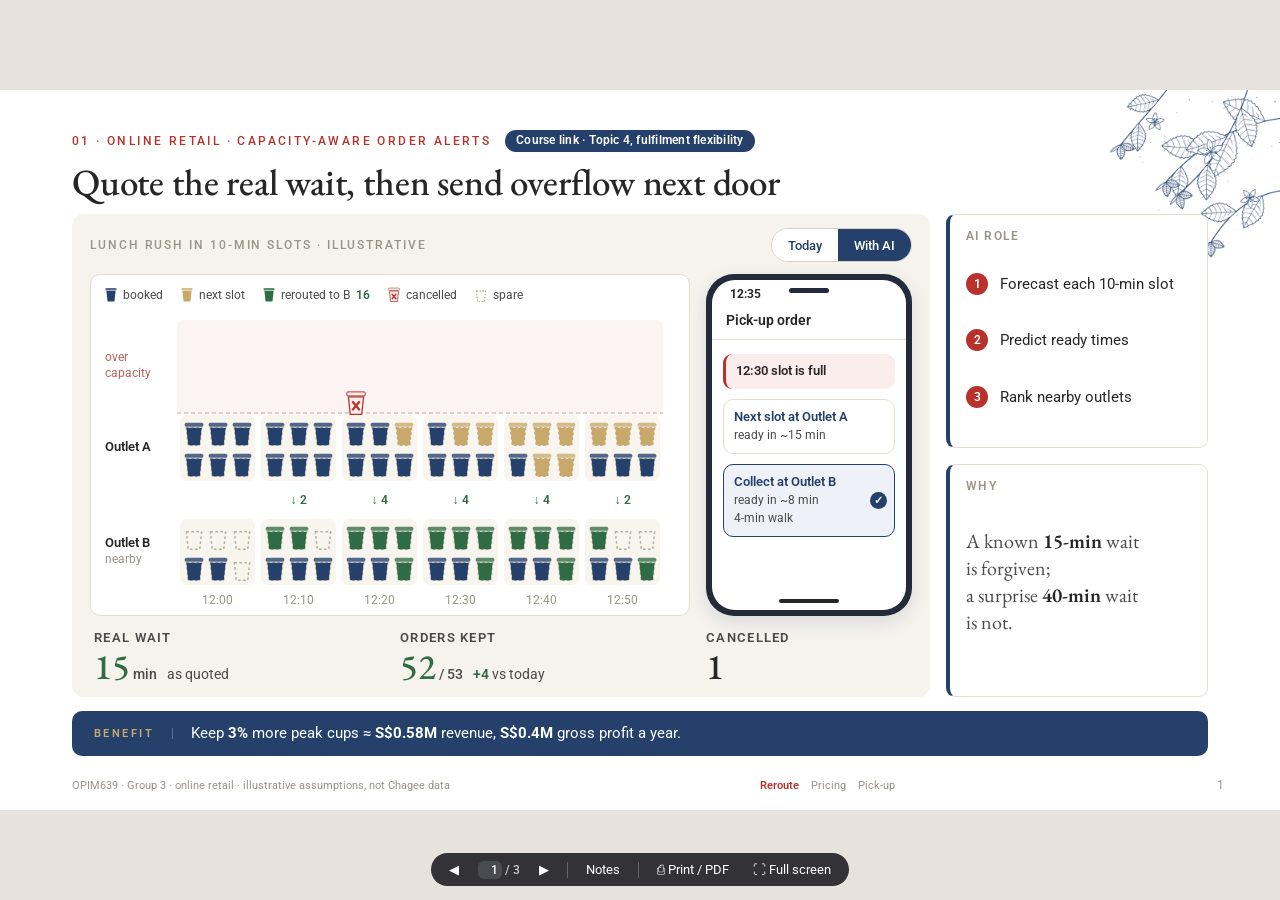
==== commit 1462e2a1: "Spotlight the right-hand cards and add idle motion Each →, Space, PageDown or ▶ press first darkens " ====
--- a/index.html
+++ b/index.html
@@ -171,6 +171,33 @@
   body.printnotes .notespage{display:block!important;position:relative;width:1280px;height:720px;page-break-after:always;padding:60px 90px;font:19px/1.6 var(--sans);color:var(--ink2)}
   .notespage h6{font:600 13px var(--sans);letter-spacing:.16em;text-transform:uppercase;color:var(--red);margin:0 0 14px}
 }
+
+/* ---------- presenter spotlight: → darkens the right-hand cards one at a time (deck.js adds .spot) ---------- */
+.cards>.bc{cursor:pointer;user-select:none;transition:background-color .3s ease,border-color .3s ease,box-shadow .3s ease,transform .3s ease}
+.cards>.bc *{transition:color .3s ease,background-color .3s ease}
+@media screen{   /* the spotlight never reaches print */
+.cards>.bc.spot{background:var(--navy)!important;border-color:var(--navy)!important;box-shadow:0 14px 30px rgba(36,64,107,.38);transform:translateY(-2px)}
+.cards>.bc.spot,.cards>.bc.spot *{color:#fff!important}
+.cards>.bc.spot .k{color:var(--gold)!important}
+.cards>.bc.spot .num{background:var(--gold)!important;color:var(--navy)!important}
+.cards>.bc.spot li::before{background:var(--gold)!important}
+.cards>.bc.warn.spot{background:var(--red)!important;border-color:var(--red)!important;box-shadow:0 14px 30px rgba(184,50,43,.35)}   /* a warning stays red */
+.cards>.bc.warn.spot .k{color:#FBEDEC!important}
+}
+.slide:has(.cards>.bc.spot) .panel *,.slide:has(.cards>.bc.spot) .panel *::after{animation:none!important}   /* the spotlit card is the only thing moving */
+@media (prefers-reduced-motion:reduce){.cards>.bc,.cards>.bc *{transition:none!important}.cards>.bc.spot{transform:none}}
+
+/* ---------- idle motion: slow, small loops on icons so the slides feel alive (slides opt in per element) ---------- */
+@keyframes idle-sway{0%,100%{transform:translateY(0) rotate(0)}50%{transform:translateY(-3px) rotate(-2deg)}}
+@keyframes idle-pop{0%,70%,100%{transform:scale(1)}80%{transform:scale(1.18)}}
+@keyframes idle-ring{0%{transform:scale(1);opacity:.6}100%{transform:scale(2.6);opacity:0}}
+@keyframes idle-glow{0%{box-shadow:0 0 0 0 rgba(184,50,43,.35)}70%,100%{box-shadow:0 0 0 8px rgba(184,50,43,0)}}
+@keyframes idle-drip{0%{transform:translateY(-3px);opacity:0}20%{opacity:1}100%{transform:translateY(9px);opacity:0}}
+@keyframes idle-bob{0%,13%,100%{transform:none}6.5%{transform:translateY(-4px)}}   /* a short bob, then a long rest */
+@keyframes idle-nudge-rest{0%,30%,100%{transform:none}15%{transform:translateY(3px)}}
+@keyframes idle-ring-sm{0%{transform:scale(1);opacity:.5}45%,100%{transform:scale(1.6);opacity:0}}
+@media (prefers-reduced-motion:reduce){.slide *,.slide *::before,.slide *::after{animation:none!important}}
+@media print{.slide *,.slide *::before,.slide *::after{animation:none!important}}   /* the spotlight is cleared before printing (deck.js) */
 
 </style>
 </head>
@@ -312,6 +339,12 @@
     @media (prefers-reduced-motion: reduce){
       #r1 .r1-cup{transition:none}
     }
+    /* idle motion (keyframes in theme.css; off in print and for reduced motion) */
+    #r1 .r1-badge{animation:idle-nudge-rest 3.4s ease-in-out infinite}
+    #r1 .r1-badge[data-s="1"]{animation-delay:.15s} #r1 .r1-badge[data-s="2"]{animation-delay:.3s} #r1 .r1-badge[data-s="3"]{animation-delay:.45s}
+    #r1 .r1-badge[data-s="4"]{animation-delay:.6s} #r1 .r1-badge[data-s="5"]{animation-delay:.75s}
+    #r1 .r1-alert,#r1 .r1-cx{animation:idle-glow 2.4s ease-out infinite}
+    #r1 .r1-ch.r1-sel::after{animation:idle-pop 3.2s ease-in-out infinite}
   </style>
   <script>
   (function () {
@@ -481,6 +514,7 @@
                   <text class="p2-dl">demand</text>
                   <rect class="p2-vl" x="-0.75" y="0" width="1.5" height="1" fill="#24406B" fill-opacity=".45"/>
                   <rect class="p2-gap" x="-5" y="0" width="10" height="1" rx="0"/>
+                  <g class="p2-ringg"><circle class="p2-ring" r="6.5"/></g>
                   <circle class="p2-dot" r="6.5" fill="#fff" stroke="#24406B" stroke-width="2.6"/>
                   <text class="p2-lbl" text-anchor="middle">room to fill</text>
                   <g class="p2-pill"><rect x="-27" y="0" width="54" height="22" rx="11" fill="#24406B"/><text class="p2-pillt" x="0" y="15.5" text-anchor="middle">15:00</text></g>
@@ -586,8 +620,6 @@
     #p2 .p2-cup{flex:1;min-height:0;display:flex;align-items:center;justify-content:center}
     #p2 .p2-cta{flex:none;margin:0 14px;display:flex;justify-content:center;align-items:center;height:34px;border-radius:999px;background:var(--red);color:#fff;font:600 13px/1 var(--sans)}
     #p2 .p2-home{flex:none;width:60px;height:4px;border-radius:2px;background:#262626;margin:10px auto 7px}
-    #p2 .p2-pop{animation:p2-pop .3s ease}
-    @keyframes p2-pop{from{opacity:.3;transform:translateY(4px)}to{opacity:1;transform:none}}
     /* side cards */
     #p2 .p2-cards .bc{flex:1 1 0;min-height:0;display:flex;flex-direction:column;padding:14px 16px 16px}
     #p2 .p2-cards .bc .k{font-size:12px;letter-spacing:.12em}
@@ -599,8 +631,11 @@
     #p2 .p2-rc b{font-weight:500;color:var(--ink)}
     #p2 .p2-rc.p2-tot{margin-top:auto;padding-top:12px;border-top:1px solid var(--line);align-items:center;color:var(--ink);font-weight:500}
     #p2 .p2-rc.p2-tot b{font:500 36px/1 var(--serif);color:#2F6B45}
-    @media (prefers-reduced-motion:reduce){#p2 .p2-pop{animation:none}}
-    @media print{#p2 .p2-pop{animation:none}}
+    /* idle motion (keyframes in theme.css; off in print and for reduced motion) */
+    #p2 .p2-ring{fill:none;stroke-width:2;transform-box:fill-box;transform-origin:center;animation:idle-ring 2.2s ease-out infinite}
+    #p2 .p2-cup svg{animation:idle-sway 3.6s ease-in-out infinite;transform-origin:50% 100%}
+    #p2 .p2-sn::after{content:"";position:absolute;inset:0;border-radius:50%;border:2px solid var(--c);animation:idle-ring-sm 3.6s ease-out infinite}
+    #p2 .p2-st:nth-child(2) .p2-sn::after{animation-delay:1.2s} #p2 .p2-st:nth-child(3) .p2-sn::after{animation-delay:2.4s}
   </style>
   <script>
   (function () {
@@ -673,8 +708,9 @@
       const gap = q(".p2-gap"); gap.style.fill = tone;
       tf(gap, "translate(" + x + "px," + top + "px) scale(1," + Math.max(0.01, Math.abs(yc - yd)) + ")");
       tf(q(".p2-dot"), "translate(" + x + "px," + yd + "px)");
+      tf(q(".p2-ringg"), "translate(" + x + "px," + yd + "px)"); q(".p2-ring").style.stroke = tone;
       const lb = q(".p2-lbl"); lb.textContent = s.st; lb.style.fill = TONE[s.tone].x;
-      tf(lb, "translate(" + x + "px," + (top - 12) + "px)");
+      tf(lb, "translate(" + x + "px," + (top - (yd <= yc ? 22 : 12)) + "px)");   // over capacity the dot is the top: clear its ring
       const px = Math.min(PL + PW - 27, Math.max(PL + 27, x));
       tf(q(".p2-pill"), "translate(" + px + "px," + (BY + 9) + "px)");
       q(".p2-pillt").textContent = hm(s.t);
@@ -701,9 +737,9 @@
       $(".p2-otag").textContent = s.o.tag; $(".p2-big").textContent = s.o.big; $(".p2-big").classList.toggle("p2-bigs", s.o.big.length > 9); $(".p2-oline").textContent = s.o.line;
       $(".p2-cta").textContent = s.o.cta;
       $(".p2-clock").textContent = dorm ? "15:00" : hm(s.t);
-      if (still) $$(".p2-pop").forEach(el => el.classList.remove("p2-pop"));
-      else if (cur && cur !== k && !RM) {
-        [off, rule, $(".p2-chartv"), $(".p2-dorv")].forEach(el => { el.classList.remove("p2-pop"); void el.offsetWidth; el.classList.add("p2-pop"); });
+      // a one-shot fade on a tab change (Web Animations, so it never replays when the spotlight pauses CSS motion)
+      if (!still && cur && cur !== k && !RM) {
+        [off, rule, $(".p2-chartv"), $(".p2-dorv")].forEach(el => el.animate([{ opacity: .3, transform: "translateY(4px)" }, { opacity: 1, transform: "none" }], { duration: 300, easing: "ease" }));
       }
       cur = k;
     }
@@ -859,6 +895,13 @@
 
     @media (prefers-reduced-motion:reduce){#k3 *,#k3 *::before,#k3 *::after{transition:none!important}}
     @media print{#k3 *,#k3 *::before,#k3 *::after{transition:none!important}}
+    /* idle motion (keyframes in theme.css; off in print and for reduced motion) */
+    #k3 .k3-cup{animation:idle-sway 3.6s ease-in-out infinite;transform-origin:50% 100%}
+    #k3 .k3-drops circle{transform-box:fill-box;animation:idle-drip 1.9s ease-in infinite}
+    #k3 .k3-drops circle:nth-child(2){animation-delay:.5s} #k3 .k3-drops circle:nth-child(3){animation-delay:1s} #k3 .k3-drops circle:nth-child(4){animation-delay:1.4s}
+    #k3 .k3-chips svg{animation:idle-bob 9s ease-in-out infinite}
+    #k3 .k3-chips li:nth-child(2) svg{animation-delay:1.2s} #k3 .k3-chips li:nth-child(3) svg{animation-delay:2.4s}
+    #k3 .k3-chips li:nth-child(4) svg{animation-delay:3.6s} #k3 .k3-chips li:nth-child(5) svg{animation-delay:4.8s}
   </style>
   <script>
   (function () {
@@ -873,7 +916,8 @@
     ];
     const vis = $(".k3-visual"), btns = $$(".k3-ch"), tiles = $$(".k3-f");
 
-    function show(i) {
+    const RM = !!(window.matchMedia && matchMedia("(prefers-reduced-motion: reduce)").matches);
+    function show(i, pop) {
       vis.dataset.ch = String(i);
       btns.forEach((b, k) => { b.classList.toggle("on", k === i); b.setAttribute("aria-pressed", String(k === i)); });
       tiles.forEach(t => {
@@ -881,10 +925,12 @@
         t.querySelector(".k3-val").textContent = f[0];
         t.querySelector(".k3-sub").textContent = f[1];
         t.dataset.ok = f[2] ? "1" : "0";
+        if (pop && !RM) t.querySelector(".k3-mark").animate([{ transform: "scale(1)" }, { transform: "scale(1.25)" }, { transform: "scale(1)" }],
+          { duration: 450, delay: 90 * tiles.indexOf(t), easing: "ease-out" });   // the tick/cross pops once per channel change
       });
     }
 
-    btns.forEach((b, i) => b.addEventListener("click", e => { show(i); if (e.detail) b.blur(); }));
+    btns.forEach((b, i) => b.addEventListener("click", e => { show(i, true); if (e.detail) b.blur(); }));
     sl.addEventListener("deckprint", () => show(DEF));
     show(DEF);
   })();
@@ -893,8 +939,8 @@
 </div></div>
 
 <div id="toolbar" role="toolbar" aria-label="Slide controls">
-  <button id="prev" aria-label="Previous slide" title="Previous (←)">◀</button><span class="count" id="count"><input id="goto" type="text" inputmode="numeric" aria-label="Go to slide number" title="Type a slide number and press Enter (G)"><span class="tot"></span></span>
-  <button id="next" aria-label="Next slide" title="Next (→ or Space)">▶</button><span class="sep"></span>
+  <button id="prev" aria-label="Previous step" title="Previous step (←)">◀</button><span class="count" id="count"><input id="goto" type="text" inputmode="numeric" aria-label="Go to slide number" title="Type a slide number and press Enter (G)"><span class="tot"></span></span>
+  <button id="next" aria-label="Next step" title="Next step: darken the next right-hand card, then the next slide (→ or Space)">▶</button><span class="sep"></span>
   <button id="notesb" title="Speaker notes (N)">Notes</button>
   <span class="sep"></span><button id="printb" title="Print or save as PDF, one slide per page (P)">⎙ Print / PDF</button>
   <button id="fs" aria-label="Full screen" title="Full screen (F)">⛶ Full screen</button>
@@ -930,11 +976,20 @@
     deck.style.left = `${W / 2}px`;
     deck.style.transform = `translate(${-640 * s}px,${-360 * s}px) scale(${s})`;
   }
-  function show(i) {
+  /* presenter spotlight: before moving on, → darkens the right-hand cards one at a time (.spot); ← steps back */
+  const spots = sl => $$(sl, ".cards > .bc");
+  function spot(sl, k) {
+    const c = spots(sl); sl._spot = Math.max(0, Math.min(c.length, k));
+    c.forEach((el, j) => el.classList.toggle("spot", j === sl._spot - 1));
+  }
+  slides.forEach(sl => spots(sl).forEach((c, j) => c.addEventListener("click", e => { if (e.detail > 1) return spot(sl, j + 1); spot(sl, sl._spot === j + 1 ? 0 : j + 1); })));
+
+  function show(i, fromEnd = false) {
     const n = Math.max(0, Math.min(slides.length - 1, i));
     if (n === cur) return;
-    if (cur >= 0) slides[cur].dispatchEvent(new CustomEvent("slideleave"));
+    if (cur >= 0) { slides[cur].dispatchEvent(new CustomEvent("slideleave")); spot(slides[cur], 0); }
     cur = n;
+    spot(slides[cur], fromEnd ? spots(slides[cur]).length : 0);   // back from the next slide: land where you left
     slides.forEach((s, k) => s.classList.toggle("active", k === cur));
     const gt = $(document, "#goto"); if (document.activeElement !== gt) gt.value = cur + 1;
     $(document, "#count .tot").textContent = `/ ${slides.length}`;
@@ -943,15 +998,18 @@
     history.replaceState(null, "", `${location.search}#${cur + 1}`);
     slides[cur].dispatchEvent(new CustomEvent("slideenter"));
   }
-  const next = () => show(cur + 1), prev = () => show(cur - 1);
+  const next = () => { const sl = slides[cur]; if (!sl) return show(0); if ((sl._spot || 0) < spots(sl).length) spot(sl, (sl._spot || 0) + 1); else show(cur + 1); };
+  const prev = () => { const sl = slides[cur]; if (!sl) return show(0); if ((sl._spot || 0) > 0) spot(sl, sl._spot - 1); else show(cur - 1, true); };
 
   const toast = m => { const t = $(document, "#toast"); t.textContent = m; t.classList.add("on"); clearTimeout(toast.h); toast.h = setTimeout(() => t.classList.remove("on"), 2000); };
   const toggleNotes = () => { document.body.classList.toggle("shownotes"); $(document, "#notesb").classList.toggle("on", document.body.classList.contains("shownotes")); fit(); };
   const toggleFull = () => { try { const p = document.fullscreenElement ? document.exitFullscreen() : document.documentElement.requestFullscreen?.(); p && p.catch && p.catch(() => {}); } catch (e) {} };
-  const preparePrint = () => slides.forEach(s => s.dispatchEvent(new CustomEvent("deckprint")));
+  const preparePrint = () => slides.forEach(s => { spot(s, 0); s.dispatchEvent(new CustomEvent("deckprint")); });
 
   $(document, "#prev").onclick = prev;
   $(document, "#next").onclick = next;
+  // after a mouse click on any toolbar button, give the keys back to the deck so Space advances instead of re-clicking it
+  $(document, "#toolbar").addEventListener("click", e => { const b = e.target.closest("button"); if (b && e.detail) b.blur(); });
   $(document, "#notesb").onclick = toggleNotes;
   $(document, "#printb").onclick = () => { preparePrint(); window.print(); };
   $(document, "#fs").onclick = toggleFull;
@@ -975,6 +1033,7 @@
 
   addEventListener("keydown", e => {
     if (e.target.isContentEditable || e.target.closest?.("input,select,textarea")) return;
+    // presentation clickers send PageDown/PageUp, so they step the spotlight too
     if (["ArrowRight", "PageDown"].includes(e.key) || (e.key === " " && e.target.tagName !== "BUTTON")) { e.preventDefault(); next(); }
     else if (["ArrowLeft", "PageUp"].includes(e.key)) { e.preventDefault(); prev(); }
     else if (e.key === "Home") show(0);
@@ -990,7 +1049,7 @@
 
   if (PRINT) { document.body.classList.add("print"); preparePrint(); }
   else { fit(); show((parseInt(location.hash.slice(1), 10) || 1) - 1); }
-  window.Deck = { show, next, prev, toast, get current() { return cur; } };
+  window.Deck = { show, next, prev, toast, get current() { return cur; }, get spot() { return slides[cur]?._spot || 0; } };
 })();
 
 </script>
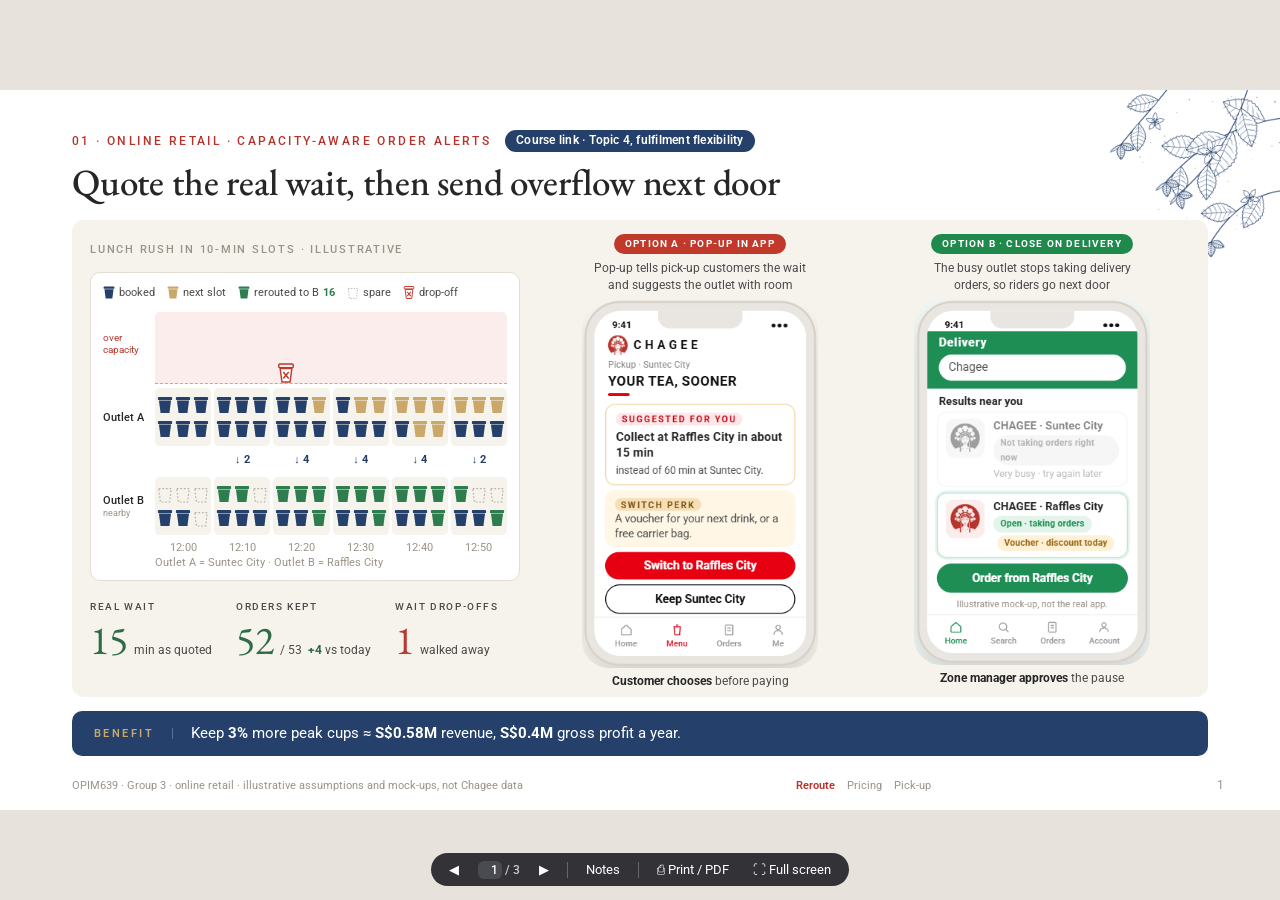
==== commit 9993c25c: "Replace slide 1 with a static view showing the two customer-side options Remove the Today / With AI " ====
--- a/index.html
+++ b/index.html
@@ -208,286 +208,79 @@
   <div class="inner">
     <p class="kicker">01 · Online retail · capacity-aware order alerts<span class="ctag">Course link · Topic 4, fulfilment flexibility</span></p>
     <h2 class="head">Quote the real wait, then send overflow next door</h2>
-    <div class="body" style="grid-template-columns:1fr 262px;gap:16px;margin-top:12px">
-      <div class="panel">
-        <div class="ptop"><span class="ptitle">Lunch rush in 10-min slots · illustrative</span><span class="ctl"><span class="seg r1-seg" role="group" aria-label="Compare the lunch rush"><button class="btn r1-mode" data-mode="today" aria-pressed="false">Today</button><button class="btn on r1-mode" data-mode="ai" aria-pressed="true">With AI</button></span></span></div>
-        <div class="visual r1-visual">
+    <div class="body" style="grid-template-columns:1fr;gap:0">
+      <div class="panel r1-panel">
+        <div class="r1-left">
+          <div class="ptop"><span class="ptitle">Lunch rush in 10-min slots · illustrative</span></div>
           <div class="r1-chart">
-            <div class="r1-legend" aria-hidden="true"></div>
-            <div class="r1-plot"></div>
-          </div>
-          <div class="r1-phone" data-screen="ai">
-            <div class="r1-scr">
-              <div class="r1-sbar"><b class="r1-clock">12:35</b><span class="r1-notch"></span></div>
-              <div class="r1-appbar">Pick-up order</div>
-              <div class="r1-pbody">
-                <div class="r1-scrn r1-s-today">
-                  <div class="r1-tq"><small>App says</small><b>Ready in ~15 min</b></div>
-                  <div class="r1-link" aria-hidden="true"></div>
-                  <div class="r1-cx"><b>Cancelled</b><span>after 20 min</span></div>
-                </div>
-                <div class="r1-scrn r1-s-ai">
-                  <div class="r1-alert">12:30 slot is full</div>
-                  <div class="r1-ch" data-ch="next"><b>Next slot at Outlet A</b><span>ready in ~15 min</span></div>
-                  <div class="r1-ch" data-ch="B"><b>Collect at Outlet B</b><span>ready in ~8 min</span><span>4-min walk</span></div>
-                </div>
-              </div>
-              <div class="r1-home"></div>
-            </div>
+            <div class="r1-legend"><span><svg width="12" height="15" viewBox="0 0 18 22"><rect x="1" y="2" width="16" height="3.5" rx="1" fill="#24406B"/><path d="M2.2 6h13.6l-1.8 14H4z" fill="#24406B"/></svg> booked</span><span><svg width="12" height="15" viewBox="0 0 18 22"><rect x="1" y="2" width="16" height="3.5" rx="1" fill="#C9A86A"/><path d="M2.2 6h13.6l-1.8 14H4z" fill="#C9A86A"/></svg> next slot</span><span><svg width="12" height="15" viewBox="0 0 18 22"><rect x="1" y="2" width="16" height="3.5" rx="1" fill="#2E7D4F"/><path d="M2.2 6h13.6l-1.8 14H4z" fill="#2E7D4F"/></svg> rerouted to B <b>16</b></span><span><svg width="12" height="15" viewBox="0 0 18 22"><path d="M2 5h14l-1.8 15H3.8z" fill="none" stroke="#B9B2A6" stroke-width="1.3" stroke-dasharray="2 2"/></svg> spare</span><span><svg width="12" height="15" viewBox="0 0 20 24"><rect x="2" y="2" width="16" height="4" rx="1" fill="none" stroke="#C0392B" stroke-width="1.6"/><path d="M3.5 7h13l-2 15h-9z" fill="#fff" stroke="#C0392B" stroke-width="1.6"/><path d="M7 11l6 7M13 11l-6 7" stroke="#C0392B" stroke-width="1.7"/></svg> drop-off</span></div>
+            <div class="r1-line"><div class="r1-lab r1-over">over<br>capacity</div><div class="r1-zone"><span class="r1-x"><svg width="18" height="22" viewBox="0 0 20 24"><rect x="2" y="2" width="16" height="4" rx="1" fill="none" stroke="#C0392B" stroke-width="1.6"/><path d="M3.5 7h13l-2 15h-9z" fill="#fff" stroke="#C0392B" stroke-width="1.6"/><path d="M7 11l6 7M13 11l-6 7" stroke="#C0392B" stroke-width="1.7"/></svg></span></div></div>
+            <div class="r1-line"><div class="r1-lab">Outlet A</div><div class="r1-row"><div class="r1-slot"><div><svg width="16" height="20" viewBox="0 0 18 22"><rect x="1" y="2" width="16" height="3.5" rx="1" fill="#24406B"/><path d="M2.2 6h13.6l-1.8 14H4z" fill="#24406B"/></svg><svg width="16" height="20" viewBox="0 0 18 22"><rect x="1" y="2" width="16" height="3.5" rx="1" fill="#24406B"/><path d="M2.2 6h13.6l-1.8 14H4z" fill="#24406B"/></svg><svg width="16" height="20" viewBox="0 0 18 22"><rect x="1" y="2" width="16" height="3.5" rx="1" fill="#24406B"/><path d="M2.2 6h13.6l-1.8 14H4z" fill="#24406B"/></svg></div><div><svg width="16" height="20" viewBox="0 0 18 22"><rect x="1" y="2" width="16" height="3.5" rx="1" fill="#24406B"/><path d="M2.2 6h13.6l-1.8 14H4z" fill="#24406B"/></svg><svg width="16" height="20" viewBox="0 0 18 22"><rect x="1" y="2" width="16" height="3.5" rx="1" fill="#24406B"/><path d="M2.2 6h13.6l-1.8 14H4z" fill="#24406B"/></svg><svg width="16" height="20" viewBox="0 0 18 22"><rect x="1" y="2" width="16" height="3.5" rx="1" fill="#24406B"/><path d="M2.2 6h13.6l-1.8 14H4z" fill="#24406B"/></svg></div></div><div class="r1-slot"><div><svg width="16" height="20" viewBox="0 0 18 22"><rect x="1" y="2" width="16" height="3.5" rx="1" fill="#24406B"/><path d="M2.2 6h13.6l-1.8 14H4z" fill="#24406B"/></svg><svg width="16" height="20" viewBox="0 0 18 22"><rect x="1" y="2" width="16" height="3.5" rx="1" fill="#24406B"/><path d="M2.2 6h13.6l-1.8 14H4z" fill="#24406B"/></svg><svg width="16" height="20" viewBox="0 0 18 22"><rect x="1" y="2" width="16" height="3.5" rx="1" fill="#24406B"/><path d="M2.2 6h13.6l-1.8 14H4z" fill="#24406B"/></svg></div><div><svg width="16" height="20" viewBox="0 0 18 22"><rect x="1" y="2" width="16" height="3.5" rx="1" fill="#24406B"/><path d="M2.2 6h13.6l-1.8 14H4z" fill="#24406B"/></svg><svg width="16" height="20" viewBox="0 0 18 22"><rect x="1" y="2" width="16" height="3.5" rx="1" fill="#24406B"/><path d="M2.2 6h13.6l-1.8 14H4z" fill="#24406B"/></svg><svg width="16" height="20" viewBox="0 0 18 22"><rect x="1" y="2" width="16" height="3.5" rx="1" fill="#24406B"/><path d="M2.2 6h13.6l-1.8 14H4z" fill="#24406B"/></svg></div></div><div class="r1-slot"><div><svg width="16" height="20" viewBox="0 0 18 22"><rect x="1" y="2" width="16" height="3.5" rx="1" fill="#24406B"/><path d="M2.2 6h13.6l-1.8 14H4z" fill="#24406B"/></svg><svg width="16" height="20" viewBox="0 0 18 22"><rect x="1" y="2" width="16" height="3.5" rx="1" fill="#24406B"/><path d="M2.2 6h13.6l-1.8 14H4z" fill="#24406B"/></svg><svg width="16" height="20" viewBox="0 0 18 22"><rect x="1" y="2" width="16" height="3.5" rx="1" fill="#C9A86A"/><path d="M2.2 6h13.6l-1.8 14H4z" fill="#C9A86A"/></svg></div><div><svg width="16" height="20" viewBox="0 0 18 22"><rect x="1" y="2" width="16" height="3.5" rx="1" fill="#24406B"/><path d="M2.2 6h13.6l-1.8 14H4z" fill="#24406B"/></svg><svg width="16" height="20" viewBox="0 0 18 22"><rect x="1" y="2" width="16" height="3.5" rx="1" fill="#24406B"/><path d="M2.2 6h13.6l-1.8 14H4z" fill="#24406B"/></svg><svg width="16" height="20" viewBox="0 0 18 22"><rect x="1" y="2" width="16" height="3.5" rx="1" fill="#24406B"/><path d="M2.2 6h13.6l-1.8 14H4z" fill="#24406B"/></svg></div></div><div class="r1-slot"><div><svg width="16" height="20" viewBox="0 0 18 22"><rect x="1" y="2" width="16" height="3.5" rx="1" fill="#24406B"/><path d="M2.2 6h13.6l-1.8 14H4z" fill="#24406B"/></svg><svg width="16" height="20" viewBox="0 0 18 22"><rect x="1" y="2" width="16" height="3.5" rx="1" fill="#C9A86A"/><path d="M2.2 6h13.6l-1.8 14H4z" fill="#C9A86A"/></svg><svg width="16" height="20" viewBox="0 0 18 22"><rect x="1" y="2" width="16" height="3.5" rx="1" fill="#C9A86A"/><path d="M2.2 6h13.6l-1.8 14H4z" fill="#C9A86A"/></svg></div><div><svg width="16" height="20" viewBox="0 0 18 22"><rect x="1" y="2" width="16" height="3.5" rx="1" fill="#24406B"/><path d="M2.2 6h13.6l-1.8 14H4z" fill="#24406B"/></svg><svg width="16" height="20" viewBox="0 0 18 22"><rect x="1" y="2" width="16" height="3.5" rx="1" fill="#24406B"/><path d="M2.2 6h13.6l-1.8 14H4z" fill="#24406B"/></svg><svg width="16" height="20" viewBox="0 0 18 22"><rect x="1" y="2" width="16" height="3.5" rx="1" fill="#24406B"/><path d="M2.2 6h13.6l-1.8 14H4z" fill="#24406B"/></svg></div></div><div class="r1-slot"><div><svg width="16" height="20" viewBox="0 0 18 22"><rect x="1" y="2" width="16" height="3.5" rx="1" fill="#C9A86A"/><path d="M2.2 6h13.6l-1.8 14H4z" fill="#C9A86A"/></svg><svg width="16" height="20" viewBox="0 0 18 22"><rect x="1" y="2" width="16" height="3.5" rx="1" fill="#C9A86A"/><path d="M2.2 6h13.6l-1.8 14H4z" fill="#C9A86A"/></svg><svg width="16" height="20" viewBox="0 0 18 22"><rect x="1" y="2" width="16" height="3.5" rx="1" fill="#C9A86A"/><path d="M2.2 6h13.6l-1.8 14H4z" fill="#C9A86A"/></svg></div><div><svg width="16" height="20" viewBox="0 0 18 22"><rect x="1" y="2" width="16" height="3.5" rx="1" fill="#24406B"/><path d="M2.2 6h13.6l-1.8 14H4z" fill="#24406B"/></svg><svg width="16" height="20" viewBox="0 0 18 22"><rect x="1" y="2" width="16" height="3.5" rx="1" fill="#C9A86A"/><path d="M2.2 6h13.6l-1.8 14H4z" fill="#C9A86A"/></svg><svg width="16" height="20" viewBox="0 0 18 22"><rect x="1" y="2" width="16" height="3.5" rx="1" fill="#C9A86A"/><path d="M2.2 6h13.6l-1.8 14H4z" fill="#C9A86A"/></svg></div></div><div class="r1-slot"><div><svg width="16" height="20" viewBox="0 0 18 22"><rect x="1" y="2" width="16" height="3.5" rx="1" fill="#C9A86A"/><path d="M2.2 6h13.6l-1.8 14H4z" fill="#C9A86A"/></svg><svg width="16" height="20" viewBox="0 0 18 22"><rect x="1" y="2" width="16" height="3.5" rx="1" fill="#C9A86A"/><path d="M2.2 6h13.6l-1.8 14H4z" fill="#C9A86A"/></svg><svg width="16" height="20" viewBox="0 0 18 22"><rect x="1" y="2" width="16" height="3.5" rx="1" fill="#C9A86A"/><path d="M2.2 6h13.6l-1.8 14H4z" fill="#C9A86A"/></svg></div><div><svg width="16" height="20" viewBox="0 0 18 22"><rect x="1" y="2" width="16" height="3.5" rx="1" fill="#24406B"/><path d="M2.2 6h13.6l-1.8 14H4z" fill="#24406B"/></svg><svg width="16" height="20" viewBox="0 0 18 22"><rect x="1" y="2" width="16" height="3.5" rx="1" fill="#24406B"/><path d="M2.2 6h13.6l-1.8 14H4z" fill="#24406B"/></svg><svg width="16" height="20" viewBox="0 0 18 22"><rect x="1" y="2" width="16" height="3.5" rx="1" fill="#24406B"/><path d="M2.2 6h13.6l-1.8 14H4z" fill="#24406B"/></svg></div></div></div></div>
+            <div class="r1-arrs"><div></div><div>↓ 2</div><div>↓ 4</div><div>↓ 4</div><div>↓ 4</div><div>↓ 2</div></div>
+            <div class="r1-line"><div class="r1-lab">Outlet B<small>nearby</small></div><div class="r1-row"><div class="r1-slot"><div><svg width="16" height="20" viewBox="0 0 18 22"><path d="M2 5h14l-1.8 15H3.8z" fill="none" stroke="#B9B2A6" stroke-width="1.3" stroke-dasharray="2 2"/></svg><svg width="16" height="20" viewBox="0 0 18 22"><path d="M2 5h14l-1.8 15H3.8z" fill="none" stroke="#B9B2A6" stroke-width="1.3" stroke-dasharray="2 2"/></svg><svg width="16" height="20" viewBox="0 0 18 22"><path d="M2 5h14l-1.8 15H3.8z" fill="none" stroke="#B9B2A6" stroke-width="1.3" stroke-dasharray="2 2"/></svg></div><div><svg width="16" height="20" viewBox="0 0 18 22"><rect x="1" y="2" width="16" height="3.5" rx="1" fill="#24406B"/><path d="M2.2 6h13.6l-1.8 14H4z" fill="#24406B"/></svg><svg width="16" height="20" viewBox="0 0 18 22"><rect x="1" y="2" width="16" height="3.5" rx="1" fill="#24406B"/><path d="M2.2 6h13.6l-1.8 14H4z" fill="#24406B"/></svg><svg width="16" height="20" viewBox="0 0 18 22"><path d="M2 5h14l-1.8 15H3.8z" fill="none" stroke="#B9B2A6" stroke-width="1.3" stroke-dasharray="2 2"/></svg></div></div><div class="r1-slot"><div><svg width="16" height="20" viewBox="0 0 18 22"><rect x="1" y="2" width="16" height="3.5" rx="1" fill="#2E7D4F"/><path d="M2.2 6h13.6l-1.8 14H4z" fill="#2E7D4F"/></svg><svg width="16" height="20" viewBox="0 0 18 22"><rect x="1" y="2" width="16" height="3.5" rx="1" fill="#2E7D4F"/><path d="M2.2 6h13.6l-1.8 14H4z" fill="#2E7D4F"/></svg><svg width="16" height="20" viewBox="0 0 18 22"><path d="M2 5h14l-1.8 15H3.8z" fill="none" stroke="#B9B2A6" stroke-width="1.3" stroke-dasharray="2 2"/></svg></div><div><svg width="16" height="20" viewBox="0 0 18 22"><rect x="1" y="2" width="16" height="3.5" rx="1" fill="#24406B"/><path d="M2.2 6h13.6l-1.8 14H4z" fill="#24406B"/></svg><svg width="16" height="20" viewBox="0 0 18 22"><rect x="1" y="2" width="16" height="3.5" rx="1" fill="#24406B"/><path d="M2.2 6h13.6l-1.8 14H4z" fill="#24406B"/></svg><svg width="16" height="20" viewBox="0 0 18 22"><rect x="1" y="2" width="16" height="3.5" rx="1" fill="#24406B"/><path d="M2.2 6h13.6l-1.8 14H4z" fill="#24406B"/></svg></div></div><div class="r1-slot"><div><svg width="16" height="20" viewBox="0 0 18 22"><rect x="1" y="2" width="16" height="3.5" rx="1" fill="#2E7D4F"/><path d="M2.2 6h13.6l-1.8 14H4z" fill="#2E7D4F"/></svg><svg width="16" height="20" viewBox="0 0 18 22"><rect x="1" y="2" width="16" height="3.5" rx="1" fill="#2E7D4F"/><path d="M2.2 6h13.6l-1.8 14H4z" fill="#2E7D4F"/></svg><svg width="16" height="20" viewBox="0 0 18 22"><rect x="1" y="2" width="16" height="3.5" rx="1" fill="#2E7D4F"/><path d="M2.2 6h13.6l-1.8 14H4z" fill="#2E7D4F"/></svg></div><div><svg width="16" height="20" viewBox="0 0 18 22"><rect x="1" y="2" width="16" height="3.5" rx="1" fill="#24406B"/><path d="M2.2 6h13.6l-1.8 14H4z" fill="#24406B"/></svg><svg width="16" height="20" viewBox="0 0 18 22"><rect x="1" y="2" width="16" height="3.5" rx="1" fill="#24406B"/><path d="M2.2 6h13.6l-1.8 14H4z" fill="#24406B"/></svg><svg width="16" height="20" viewBox="0 0 18 22"><rect x="1" y="2" width="16" height="3.5" rx="1" fill="#2E7D4F"/><path d="M2.2 6h13.6l-1.8 14H4z" fill="#2E7D4F"/></svg></div></div><div class="r1-slot"><div><svg width="16" height="20" viewBox="0 0 18 22"><rect x="1" y="2" width="16" height="3.5" rx="1" fill="#2E7D4F"/><path d="M2.2 6h13.6l-1.8 14H4z" fill="#2E7D4F"/></svg><svg width="16" height="20" viewBox="0 0 18 22"><rect x="1" y="2" width="16" height="3.5" rx="1" fill="#2E7D4F"/><path d="M2.2 6h13.6l-1.8 14H4z" fill="#2E7D4F"/></svg><svg width="16" height="20" viewBox="0 0 18 22"><rect x="1" y="2" width="16" height="3.5" rx="1" fill="#2E7D4F"/><path d="M2.2 6h13.6l-1.8 14H4z" fill="#2E7D4F"/></svg></div><div><svg width="16" height="20" viewBox="0 0 18 22"><rect x="1" y="2" width="16" height="3.5" rx="1" fill="#24406B"/><path d="M2.2 6h13.6l-1.8 14H4z" fill="#24406B"/></svg><svg width="16" height="20" viewBox="0 0 18 22"><rect x="1" y="2" width="16" height="3.5" rx="1" fill="#24406B"/><path d="M2.2 6h13.6l-1.8 14H4z" fill="#24406B"/></svg><svg width="16" height="20" viewBox="0 0 18 22"><rect x="1" y="2" width="16" height="3.5" rx="1" fill="#2E7D4F"/><path d="M2.2 6h13.6l-1.8 14H4z" fill="#2E7D4F"/></svg></div></div><div class="r1-slot"><div><svg width="16" height="20" viewBox="0 0 18 22"><rect x="1" y="2" width="16" height="3.5" rx="1" fill="#2E7D4F"/><path d="M2.2 6h13.6l-1.8 14H4z" fill="#2E7D4F"/></svg><svg width="16" height="20" viewBox="0 0 18 22"><rect x="1" y="2" width="16" height="3.5" rx="1" fill="#2E7D4F"/><path d="M2.2 6h13.6l-1.8 14H4z" fill="#2E7D4F"/></svg><svg width="16" height="20" viewBox="0 0 18 22"><rect x="1" y="2" width="16" height="3.5" rx="1" fill="#2E7D4F"/><path d="M2.2 6h13.6l-1.8 14H4z" fill="#2E7D4F"/></svg></div><div><svg width="16" height="20" viewBox="0 0 18 22"><rect x="1" y="2" width="16" height="3.5" rx="1" fill="#24406B"/><path d="M2.2 6h13.6l-1.8 14H4z" fill="#24406B"/></svg><svg width="16" height="20" viewBox="0 0 18 22"><rect x="1" y="2" width="16" height="3.5" rx="1" fill="#24406B"/><path d="M2.2 6h13.6l-1.8 14H4z" fill="#24406B"/></svg><svg width="16" height="20" viewBox="0 0 18 22"><rect x="1" y="2" width="16" height="3.5" rx="1" fill="#2E7D4F"/><path d="M2.2 6h13.6l-1.8 14H4z" fill="#2E7D4F"/></svg></div></div><div class="r1-slot"><div><svg width="16" height="20" viewBox="0 0 18 22"><rect x="1" y="2" width="16" height="3.5" rx="1" fill="#2E7D4F"/><path d="M2.2 6h13.6l-1.8 14H4z" fill="#2E7D4F"/></svg><svg width="16" height="20" viewBox="0 0 18 22"><path d="M2 5h14l-1.8 15H3.8z" fill="none" stroke="#B9B2A6" stroke-width="1.3" stroke-dasharray="2 2"/></svg><svg width="16" height="20" viewBox="0 0 18 22"><path d="M2 5h14l-1.8 15H3.8z" fill="none" stroke="#B9B2A6" stroke-width="1.3" stroke-dasharray="2 2"/></svg></div><div><svg width="16" height="20" viewBox="0 0 18 22"><rect x="1" y="2" width="16" height="3.5" rx="1" fill="#24406B"/><path d="M2.2 6h13.6l-1.8 14H4z" fill="#24406B"/></svg><svg width="16" height="20" viewBox="0 0 18 22"><rect x="1" y="2" width="16" height="3.5" rx="1" fill="#24406B"/><path d="M2.2 6h13.6l-1.8 14H4z" fill="#24406B"/></svg><svg width="16" height="20" viewBox="0 0 18 22"><rect x="1" y="2" width="16" height="3.5" rx="1" fill="#2E7D4F"/><path d="M2.2 6h13.6l-1.8 14H4z" fill="#2E7D4F"/></svg></div></div></div></div>
+            <div class="r1-arrs r1-times"><div>12:00</div><div>12:10</div><div>12:20</div><div>12:30</div><div>12:40</div><div>12:50</div></div>
+            <div class="r1-map">Outlet A = Suntec City · Outlet B = Raffles City</div>
           </div>
           <div class="r1-stats">
-            <div class="r1-st"><span>Real wait</span><p><b class="r1-vr">–</b><i class="r1-vr2"></i></p></div>
-            <div class="r1-st"><span>Orders kept</span><p><b class="r1-vk">–</b><i class="r1-vk2"></i></p></div>
-            <div class="r1-st"><span>Cancelled</span><p><b class="r1-vc">–</b></p></div>
+            <div><span>Real wait</span><p><b>15</b><i>min as quoted</i></p></div>
+            <div><span>Orders kept</span><p><b>52</b><i>/ 53 &nbsp;<em>+4</em> vs today</i></p></div>
+            <div><span>Wait drop-offs</span><p><b class="r1-red">1</b><i>walked away</i></p></div>
           </div>
         </div>
-      </div>
-      <div class="cards r1-cards">
-        <div class="bc"><div class="k">AI role</div>
-          <ol class="r1-ai">
-            <li><span class="num">1</span>Forecast each 10-min slot</li>
-            <li><span class="num">2</span>Predict ready times</li>
-            <li><span class="num">3</span>Rank nearby outlets</li>
-          </ol>
-        </div>
-        <div class="bc r1-whyc"><div class="k">Why</div>
-          <p class="r1-why">A known <b>15-min</b> wait<br>is forgiven;<br>a surprise <b>40-min</b> wait<br>is not.</p>
+        <div class="r1-opts">
+          <div class="r1-opt"><span class="r1-pill" style="background:#C0392B">Option A · Pop-up in app</span><p class="r1-cap">Pop-up tells pick-up customers the wait<br>and suggests the outlet with room</p>
+            <img src="[data-uri]" alt="Chagee app mock-up suggesting collection at Raffles City in about 15 minutes instead of 60 at Suntec City, with a switch perk">
+            <p class="r1-foot"><b>Customer chooses</b> before paying</p></div>
+          <div class="r1-opt"><span class="r1-pill" style="background:#1F8A4C">Option B · Close on delivery</span><p class="r1-cap">The busy outlet stops taking delivery<br>orders, so riders go next door</p>
+            <img src="[data-uri]" alt="Delivery app mock-up: Chagee Suntec City not taking orders, Raffles City open with a voucher">
+            <p class="r1-foot"><b>Zone manager approves</b> the pause</p></div>
         </div>
       </div>
     </div>
     <div class="takeaway"><span class="lab">BENEFIT</span><span class="t">Keep <b>3%</b> more peak cups ≈ <b>S$0.58M</b> revenue, <b>S$0.4M</b> gross profit a year.</span></div>
   </div>
-  <div class="foot"><span>OPIM639 · Group 3 · online retail · illustrative assumptions, not Chagee data</span><span class="rail"></span><span class="pg"></span></div>
+  <div class="foot"><span>OPIM639 · Group 3 · online retail · illustrative assumptions and mock-ups, not Chagee data</span><span class="rail"></span><span class="pg"></span></div>
   <aside class="notes">
     <p>First improvement: quote the real wait, then send overflow to a quieter outlet nearby. A toy lunch rush in 10-minute slots; every figure is illustrative.</p>
-    <p>Click <b>Today</b>. Orders keep landing in full slots, in red. The app still promises 15 minutes, the real wait reaches 40, and five customers cancel, like the one on the phone.</p>
-    <p>Click <b>With AI</b>. A full slot triggers an alert: an honest next slot, or Outlet B, ranked by ready time and walk. Sixteen orders move into B's spare capacity: 52 of 53 kept, four more than today. B's staff and rent are already paid, so most of each rerouted cup is profit.</p>
+    <p>Outlet A's slots fill from 12:20. Instead of letting orders pile up, the agent reads live queues at both outlets, learns from past decisions, and recommends how to balance them. Sixteen orders move into Outlet B's spare capacity: 52 of 53 kept, four more than today, and only one customer walks away because of the wait.</p>
+    <p>The customer sees one of two things. Option A: a pop-up in the Chagee app tells pick-up customers the real wait and suggests the outlet with room, with a switch perk; the customer chooses before paying. Option B: the busy outlet stops taking orders on delivery apps so riders go next door; the zone manager approves the pause.</p>
     <p>Benefit: peak is 40% of volume. 40% × 3% more peak cups × S$48.2M sales base (44 outlets × about 500 cups a day × S$6 × 365) ≈ S$0.58M revenue; at 70% margin, about S$0.4M gross profit a year.</p>
   </aside>
   <style>
-    #r1 .ptitle{font-size:12px}
-    #r1 .r1-seg .btn{height:32px;padding:0 16px;font-size:13px}
-    #r1 .r1-seg .btn:focus-visible{outline:2px solid var(--gold);outline-offset:-3px}
-    #r1 .r1-visual{display:grid;grid-template-columns:minmax(0,1fr) 206px;grid-template-rows:minmax(0,1fr) auto;gap:14px 16px;margin-top:12px}
-    #r1 .r1-chart{min-width:0;background:#fff;border:1px solid var(--line);border-radius:10px;padding:12px 14px 6px;display:flex;flex-direction:column;justify-content:space-between}
-    #r1 .r1-legend{display:flex;align-items:center;gap:18px;font:12px/1 var(--sans);color:var(--ink2);white-space:nowrap}
-    #r1 .r1-legend span{display:inline-flex;align-items:center;gap:6px}
-    #r1 .r1-legend .r1-cup{position:static;width:12px;height:15px;transition:none}
-    #r1 .r1-legend b{font-weight:600;color:#2F6B45}
-    #r1 .r1-plot{position:relative}
-    #r1 .r1-bg{position:absolute;left:0;top:0}
-    #r1 .r1-bg text{font:12px var(--sans);fill:var(--taupe)}
-    #r1 .r1-rl{position:absolute;left:0;width:70px;font:12px/1.3 var(--sans);color:var(--taupe)}
-    #r1 .r1-rl b{display:block;font:600 13px/1.3 var(--sans);color:var(--ink)}
-    #r1 .r1-rl.r1-over{color:#B8605A}
-    #r1 .r1-cup{position:absolute;left:0;top:0;width:20px;height:25px;fill:currentColor;color:var(--navy);
-      transition:left .5s ease,top .5s ease,color .35s ease}
-    #r1 .r1-cup rect{opacity:.78}
-    #r1 .r1-cup .r1-x{display:none;fill:none;stroke:var(--red);stroke-width:1.8;stroke-linecap:round}
-    #r1 .r1-cup.r1-k-full{color:var(--red)}
-    #r1 .r1-cup.r1-k-next{color:var(--gold)}
-    #r1 .r1-cup.r1-k-rr{color:#2F6B45}
-    #r1 .r1-cup.r1-k-cancel{color:#FBEDEC}
-    #r1 .r1-cup.r1-k-cancel rect,#r1 .r1-cup.r1-k-cancel path{stroke:var(--red);stroke-width:1}
-    #r1 .r1-cup.r1-k-cancel .r1-x{display:block;stroke-width:1.8}
-    #r1 .r1-cup.r1-k-spare{color:transparent}
-    #r1 .r1-cup.r1-k-spare rect{opacity:0}
-    #r1 .r1-cup.r1-k-spare path{fill:none;stroke:#B8AD98;stroke-width:1.2;stroke-dasharray:2 2}
-    #r1 .r1-legend .r1-cup.r1-k-spare path{stroke-width:1.6}
-    #r1 .r1-badge{position:absolute;z-index:2;width:40px;margin-left:-20px;text-align:center;font:600 12px/18px var(--sans);color:#2F6B45}
-    #r1 .r1-plot.r1-still .r1-cup{transition:none}
-    /* stats: three numbers, no boxes */
-    #r1 .r1-stats{grid-column:1 / -1;display:grid;grid-template-columns:minmax(0,1fr) minmax(0,1fr) 206px;column-gap:16px;padding:0 0 0 4px}
-    #r1 .r1-st span{display:block;font:600 13px/1.2 var(--sans);letter-spacing:.1em;text-transform:uppercase;color:var(--ink2)}
-    #r1 .r1-st p{margin:4px 0 0;display:flex;align-items:baseline;gap:10px;white-space:nowrap}
-    #r1 .r1-st b{font:500 36px/1 var(--serif);color:var(--ink)}
-    #r1 .r1-st b small{font:500 14px var(--sans);color:var(--ink2);margin-left:3px}
-    #r1 .r1-st i{font:14px/1 var(--sans);font-style:normal;color:var(--ink2)}
-    #r1 .r1-st i em{font-style:normal;font-weight:600;color:#2F6B45}
-    #r1 .r1-st b.r1-bad{color:var(--red)}
-    #r1 .r1-st b.r1-good{color:#2F6B45}
-    /* phone */
-    #r1 .r1-phone{display:flex;background:#232B3A;border-radius:28px;padding:6px;box-shadow:0 6px 18px rgba(36,64,107,.14)}    #r1 .r1-scr{flex:1;position:relative;display:flex;flex-direction:column;background:#fff;border-radius:23px;overflow:hidden}
-    #r1 .r1-sbar{flex:none;height:28px;display:flex;align-items:center;padding:0 18px;font:600 12px/1 var(--sans);color:var(--ink)}
-    #r1 .r1-notch{position:absolute;left:50%;top:8px;width:40px;height:5px;margin-left:-20px;background:#232B3A;border-radius:3px}
-    #r1 .r1-appbar{flex:none;padding:4px 14px 9px;border-bottom:1px solid var(--line);font:600 14px/1.25 var(--sans);color:var(--ink)}
-    #r1 .r1-pbody{flex:1;min-height:0;padding:14px 11px 0}
-    #r1 .r1-scrn{display:none;flex-direction:column}
-    #r1 .r1-phone[data-screen="today"] .r1-s-today,#r1 .r1-phone[data-screen="ai"] .r1-s-ai{display:flex}
-    #r1 .r1-home{flex:none;width:60px;height:4px;margin:6px auto 7px;border-radius:2px;background:#262626}
-    #r1 .r1-tq{padding:12px 8px 13px;border-radius:10px;background:var(--cream);text-align:center}
-    #r1 .r1-tq small{display:block;font:12px var(--sans);color:var(--taupe)}
-    #r1 .r1-tq b{display:block;margin-top:4px;font:500 21px/1.1 var(--serif);color:var(--navy);white-space:nowrap}
-    #r1 .r1-link{width:0;height:26px;margin:4px auto;border-left:2px dotted #C9C0AE}
-    #r1 .r1-cx{padding:10px 8px 11px;border-radius:10px;background:#FBEDEC;text-align:center;color:var(--red)}
-    #r1 .r1-cx b{display:block;font:500 21px/1.1 var(--serif)}
-    #r1 .r1-cx span{display:block;margin-top:3px;font:13px var(--sans)}
-    #r1 .r1-alert{padding:9px 10px;border-radius:9px;background:#FBEDEC;border-left:3px solid var(--red);font:600 13px/1.3 var(--sans);color:var(--ink)}
-    #r1 .r1-ch{position:relative;margin-top:10px;padding:9px 26px 10px 10px;background:#fff;border:1.5px solid var(--line);border-radius:10px}
-    #r1 .r1-ch b{display:block;font:600 13px/1.3 var(--sans);color:var(--navy)}
-    #r1 .r1-ch span{display:block;margin-top:2px;font:12px/1.3 var(--sans);color:var(--ink2)}
-    #r1 .r1-ch.r1-sel{border-color:var(--navy);background:#EEF1F7}
-    #r1 .r1-ch.r1-sel::after{content:"✓";position:absolute;right:7px;top:50%;width:17px;height:17px;margin-top:-8.5px;border-radius:50%;background:var(--navy);font:700 11px/17px var(--sans);color:#fff;text-align:center}
-    /* side cards: same pattern on all three slides (two equal cards, 12px caps label, 15px text) */
-    #r1 .r1-cards .bc{flex:1 1 0;min-height:0;display:flex;flex-direction:column;padding:14px 16px 16px}
-    #r1 .r1-cards .bc .k{font-size:12px;letter-spacing:.12em}
-    #r1 .r1-ai{flex:1;list-style:none;margin:6px 0 0;padding:0;display:flex;flex-direction:column;justify-content:space-evenly;gap:12px}
-    #r1 .r1-ai li{display:flex;align-items:center;gap:12px;font:15px/1.35 var(--sans);color:var(--ink)}
-    #r1 .r1-ai .num{width:22px;height:22px;margin:0;font-size:12px}
-    #r1 .r1-why{margin:auto 0;padding-bottom:10px;font:400 20px/1.35 var(--serif);color:var(--ink2);white-space:nowrap}
-    #r1 .r1-why b{font-weight:600;color:var(--ink)}
-    @media (prefers-reduced-motion: reduce){
-      #r1 .r1-cup{transition:none}
-    }
-    /* idle motion (keyframes in theme.css; off in print and for reduced motion) */
-    #r1 .r1-badge{animation:idle-nudge-rest 3.4s ease-in-out infinite}
-    #r1 .r1-badge[data-s="1"]{animation-delay:.15s} #r1 .r1-badge[data-s="2"]{animation-delay:.3s} #r1 .r1-badge[data-s="3"]{animation-delay:.45s}
-    #r1 .r1-badge[data-s="4"]{animation-delay:.6s} #r1 .r1-badge[data-s="5"]{animation-delay:.75s}
-    #r1 .r1-alert,#r1 .r1-cx{animation:idle-glow 2.4s ease-out infinite}
-    #r1 .r1-ch.r1-sel::after{animation:idle-pop 3.2s ease-in-out infinite}
+    #r1 .r1-panel{display:grid;grid-template-columns:430px 1fr;gap:22px;padding:14px 18px}
+    #r1 .r1-left{display:flex;flex-direction:column;min-width:0}
+    #r1 .r1-chart{background:#fff;border:1px solid var(--line);border-radius:10px;padding:12px 12px 10px;margin-top:8px}
+    #r1 .r1-legend{display:flex;flex-wrap:wrap;gap:4px 12px;font:11px/1 var(--sans);color:var(--ink2);white-space:nowrap}
+    #r1 .r1-legend span{display:inline-flex;align-items:center;gap:4px}
+    #r1 .r1-legend b{color:#2E7D4F}
+    #r1 .r1-line{display:flex;align-items:stretch;margin-top:4px}
+    #r1 .r1-lab{width:52px;flex:none;font:500 11px/1.2 var(--sans);color:var(--ink);display:flex;flex-direction:column;justify-content:center}
+    #r1 .r1-lab small{font-weight:400;color:var(--taupe)}
+    #r1 .r1-over{font-weight:400;font-size:10px;color:#B83A32}
+    #r1 .r1-zone{flex:1;height:72px;background:#FBEDEB;border-bottom:1.2px dashed #C9A6A2;border-radius:5px 5px 0 0;position:relative;margin-top:8px}
+    #r1 .r1-x{position:absolute;left:122px;bottom:-1px;line-height:0}
+    #r1 .r1-row{flex:1;display:flex;gap:3px}
+    #r1 .r1-slot{flex:1;background:#F6F2EC;border-radius:5px;padding:7px 1px;display:flex;flex-direction:column;gap:4px;align-items:center}
+    #r1 .r1-slot div{display:flex;gap:2px;line-height:0}
+    #r1 .r1-arrs{display:flex;gap:3px;margin-left:52px}
+    #r1 .r1-arrs div{flex:1;text-align:center;font:700 11px/1 var(--sans);color:var(--navy);padding:8px 0}
+    #r1 .r1-times div{font-weight:400;color:var(--taupe);padding:7px 0 4px}
+    #r1 .r1-map{margin-left:52px;font:10.5px/1.2 var(--sans);color:var(--taupe)}
+    #r1 .r1-stats{display:grid;grid-template-columns:1.05fr 1.15fr 0.95fr;gap:8px;margin-top:14px}
+    #r1 .r1-stats span{font:500 10px/1 var(--sans);letter-spacing:.16em;text-transform:uppercase;color:var(--ink2)}
+    #r1 .r1-stats p{margin:6px 0 0;white-space:nowrap;display:flex;align-items:baseline;gap:6px}
+    #r1 .r1-stats b{font:400 40px/1 var(--serif);color:#2E6B47}
+    #r1 .r1-stats .r1-red{color:#B83A32}
+    #r1 .r1-stats i{font:12px/1 var(--sans);font-style:normal;color:var(--ink2)}
+    #r1 .r1-stats em{font-style:normal;font-weight:700;color:#2E6B47}
+    #r1 .r1-opts{display:grid;grid-template-columns:1fr 1fr;gap:16px;min-width:0}
+    #r1 .r1-opt{display:flex;flex-direction:column;align-items:center;gap:6px}
+    #r1 .r1-pill{font:700 10px/1 var(--sans);letter-spacing:.12em;text-transform:uppercase;color:#fff;border-radius:999px;padding:5px 11px}
+    #r1 .r1-cap{margin:0;font:12px/1.35 var(--sans);color:var(--ink2);text-align:center}
+    #r1 .r1-opt img{width:236px;border-radius:27px;display:block}
+    #r1 .r1-foot{margin:0;font:12px/1.3 var(--sans);color:var(--ink2)}
+    #r1 .r1-foot b{color:var(--ink)}
   </style>
-  <script>
-  (function () {
-    "use strict";
-    const sl = document.getElementById("r1");
-    const $ = s => sl.querySelector(s), $$ = s => [...sl.querySelectorAll(s)];
-
-    /* Toy lunch-rush model (illustrative). Six 10-min pick-up slots, 12:00 to 13:00; each outlet makes 6 orders a slot.
-       Today: every order is booked into its slot, even a full one; each order over capacity adds 10/6 min to the queue.
-       With AI: a full slot triggers the alert; the customer takes the next window at A or collects at B (B keeps room for its own forecast). */
-    const CAP = 6, NS = 6, END = 60, YOU_T = 35;
-    const DA = [6, 9, 12, 13, 8, 5], DB = [2, 3, 2, 2, 2, 2];
-    const pick = n => n === 5 ? "cancel" : n % 4 === 2 ? "next" : "B";   // what the n-th alerted customer picks (toy)
-    const orders = [];
-    DA.forEach((n, s) => { for (let k = 0; k < n; k++) orders.push({ o: "A", s, t: 10 * s + (k + 0.5) * 10 / n }); });
-    DB.forEach((n, s) => { for (let k = 0; k < n; k++) orders.push({ o: "B", s, t: 10 * s + (k + 0.25) * 10 / n }); });
-    orders.sort((a, b) => a.t - b.t).forEach((e, i) => { e.id = i; e.you = e.o === "A" && Math.abs(e.t - YOU_T) < 0.01; });
-    const YOU = orders.find(e => e.you);
-
-    function simulate(mode) {
-      const A = [...Array(NS)].map(() => []), B = [...Array(NS)].map(() => []);
-      const rr = Array(NS).fill(0), xs = Array(NS).fill(0), r = [];
-      let late = 0, alerts = 0;
-      for (const e of orders) {
-        const s = e.s;
-        if (e.o === "B") { r[e.id] = { o: "B", s, i: B[s].push(e.id) - 1, k: "own" }; continue; }
-        if (mode === "today") {
-          const i = A[s].push(e.id) - 1;
-          let c = 0; for (let j = 0; j < s; j++) c = Math.max(0, c + A[j].length - CAP);
-          const wait = 10 + (c + Math.max(0, i + 1 - CAP)) * 10 / CAP;
-          let k = i < CAP ? "ok" : "full", tc = null;
-          if (k === "full") { late++; if (e.you || (wait >= 25 && late % 2 === 0)) { k = "cancel"; tc = Math.min(e.t + 20, END); } }
-          r[e.id] = { o: "A", s, i, k, wait, tc };
-        } else {
-          if (A[s].length < CAP) { r[e.id] = { o: "A", s, i: A[s].push(e.id) - 1, k: "ok", wait: 10 }; continue; }
-          let c = pick(alerts++);
-          const nextOk = s + 1 < NS && A[s + 1].length < CAP, bOk = rr[s] + DB[s] < CAP;
-          if (c === "next" && !nextOk) c = bOk ? "B" : "cancel";
-          if (c === "B" && !bOk) c = nextOk ? "next" : "cancel";
-          if (c === "next") r[e.id] = { o: "A", s: s + 1, i: A[s + 1].push(e.id) - 1, k: "next", from: s, wait: 15 };
-          else if (c === "B") { rr[s]++; r[e.id] = { o: "B", s, i: B[s].push(e.id) - 1, k: "rr", from: s, wait: 12 }; }
-          else r[e.id] = { o: "A", s, i: CAP + xs[s]++, k: "cancel", wait: 0 };
-          r[e.id].choice = c;
-        }
-      }
-      return r;
-    }
-    const cache = {};
-    const sim = m => cache[m] || (cache[m] = simulate(m));
-    const tally = r => { let n = 0, x = 0; orders.forEach(e => { if (e.o !== "A") return; n++; if (r[e.id].k === "cancel") x++; }); return { n, x }; };   // Outlet A orders by 13:00, and how many cancelled
-    const TODAY_KEPT = (k => k.n - k.x)(tally(sim("today")));
-    const RR = orders.filter(e => sim("ai")[e.id].k === "rr").length;
-
-    /* geometry of the slot chart: over-capacity band on top, Outlet A, reroute counts, Outlet B, time axis */
-    const LW = 72, BW = 81, CW = 20, CH = 25, GX = 4, PITCH = 31, RW = 3 * CW + 2 * GX, PW = LW + NS * BW;
-    const ZONE = 2, BOXH = 2 * PITCH + 4, A0 = ZONE + 3 * PITCH + 2 + BOXH, BASE = { A: A0, B: A0 + 38 + BOXH }, PH = BASE.B + 24;
-    const pos = (o, s, i) => ({ x: LW + s * BW + (BW - RW) / 2 + (i % 3) * (CW + GX), y: BASE[o] - 4 - Math.floor(i / 3) * PITCH - CH });
-    const CUP = '<rect x=".6" y="1.4" width="14.8" height="3.2" rx="1.2"/><path d="M1.9 5.4H14.1L12.6 19.4H3.4Z"/><path class="r1-x" d="M5.5 9.6l5 6M10.5 9.6l-5 6"/>';
-    const cupSvg = (cls, w, h) => `<svg class="r1-cup ${cls}" width="${w || CW}" height="${h || CH}" viewBox="0 0 16 20" aria-hidden="true">${CUP}</svg>`;
-    const hhmm = T => { const m = Math.min(END, Math.floor(T + 1e-6)); return m >= 60 ? "13:00" : "12:" + String(m).padStart(2, "0"); };
-
-    const plot = $(".r1-plot");
-    plot.style.width = PW + "px"; plot.style.height = PH + "px";
-    let bg = `<svg class="r1-bg" width="${PW}" height="${PH}" viewBox="0 0 ${PW} ${PH}" aria-hidden="true">`;
-    bg += `<rect x="${LW}" y="${ZONE}" width="${NS * BW}" height="${3 * PITCH}" rx="7" fill="#FBEDEC" opacity=".6"/>`;
-    bg += `<line x1="${LW}" x2="${PW}" y1="${BASE.A - BOXH - 2}" y2="${BASE.A - BOXH - 2}" stroke="#D99A95" stroke-dasharray="4 3"/>`;
-    for (const o of ["A", "B"]) for (let s = 0; s < NS; s++) {
-      bg += `<rect x="${LW + s * BW + 3}" y="${BASE[o] - BOXH}" width="${BW - 6}" height="${BOXH}" rx="7" fill="#F8F5EF"/>`;
-    }
-    for (let s = 0; s < NS; s++) bg += `<text x="${LW + s * BW + BW / 2}" y="${PH - 5}" text-anchor="middle">12:${s ? s * 10 : "00"}</text>`;
-    bg += `</svg>`;
-    let html = bg;
-    for (const o of ["A", "B"]) for (let s = 0; s < NS; s++) for (let i = 0; i < CAP; i++) {
-      const p = pos(o, s, i); html += cupSvg("r1-k-spare").replace("<svg ", `<svg style="left:${p.x}px;top:${p.y}px" `);
-    }
-    html += `<div class="r1-rl r1-over" style="top:${ZONE + 1.5 * PITCH - 16}px">over<br>capacity</div>`;
-    html += `<div class="r1-rl" style="top:${BASE.A - BOXH / 2 - 9}px"><b>Outlet A</b></div>`;
-    html += `<div class="r1-rl" style="top:${BASE.B - BOXH / 2 - 17}px"><b>Outlet B</b>nearby</div>`;
-    for (let s = 0; s < NS; s++) html += `<div class="r1-badge" data-s="${s}" style="left:${LW + s * BW + BW / 2}px;top:${(BASE.A + BASE.B - BOXH) / 2 - 9}px"></div>`;
-    plot.innerHTML = html;
-    const cups = orders.map(() => { const d = document.createElement("div"); d.innerHTML = cupSvg("r1-k-ok"); const el = d.firstChild; plot.appendChild(el); return el; });
-    const badges = $$(".r1-badge");
-    const LEG = {
-      today: [["r1-k-ok", "booked"], ["r1-k-cancel", "cancelled"], ["r1-k-spare", "spare"]],
-      ai: [["r1-k-ok", "booked"], ["r1-k-next", "next slot"], ["r1-k-rr", `rerouted to B <b>${RR}</b>`], ["r1-k-cancel", "cancelled"], ["r1-k-spare", "spare"]]
-    };
-
-    /* The toggle shows each mode's end state at 13:00. Switching glides only the overflow cups to their new slot (CSS transitions). */
-    const st = { mode: "ai" };
-    let legendMode = "";
-
-    function place(el, p) { el.style.left = p.x + "px"; el.style.top = p.y + "px"; }
-    function render() {
-      const r = sim(st.mode), rrBy = Array(NS).fill(0), at = {}, slots = {};
-      // within each slot: the outlet's own cups first, then cups moved in, each by arrival, so a toggle only moves the overflow
-      orders.forEach(e => { const R = r[e.id]; if (st.mode === "ai" && R.k === "cancel") return; (slots[R.o + R.s] = slots[R.o + R.s] || []).push(e); });
-      Object.values(slots).forEach(l => l.sort((a, b) => (r[a.id].from != null) - (r[b.id].from != null) || a.t - b.t).forEach((e, i) => { at[e.id] = i; }));
-      orders.forEach(e => {
-        const el = cups[e.id], R = r[e.id];
-        el.setAttribute("class", "r1-cup r1-k-" + R.k);
-        if (R.k === "rr") rrBy[R.from]++;
-        place(el, pos(R.o, R.s, at[e.id] ?? R.i));
-      });
-      badges.forEach((b, s) => { b.textContent = rrBy[s] ? "↓ " + rrBy[s] : ""; b.style.display = rrBy[s] ? "" : "none"; });
-      if (legendMode !== st.mode) {
-        legendMode = st.mode;
-        $(".r1-legend").innerHTML = LEG[st.mode].map(([c, t]) => `<span>${cupSvg(c, 12, 15)}${t}</span>`).join("");
-      }
-      stats(r); phone(r);
-      $$(".r1-mode").forEach(b => { const on = b.dataset.mode === st.mode; b.classList.toggle("on", on); b.setAttribute("aria-pressed", on ? "true" : "false"); });
-    }
-
-    function stats(r) {
-      let w = 0;
-      orders.forEach(e => { if (e.o === "A") w = Math.max(w, r[e.id].wait); });
-      const kp = tally(r), ai = st.mode === "ai";
-      const vr = $(".r1-vr"), vk = $(".r1-vk"), vc = $(".r1-vc");
-      vr.innerHTML = `${Math.round(w)}<small>min</small>`;
-      vr.className = "r1-vr" + (w > 20 ? " r1-bad" : ai ? " r1-good" : "");
-      $(".r1-vr2").textContent = ai ? "as quoted" : "app said ~15";
-      const kept = kp.n - kp.x, d = kept - TODAY_KEPT, gain = ai && d > 0;
-      vk.innerHTML = `${kept}<small>/ ${kp.n}</small>`;
-      vk.className = "r1-vk" + (gain ? " r1-good" : "");
-      $(".r1-vk2").innerHTML = gain ? `<em>+${d}</em> vs today` : "";
-      vc.textContent = kp.x; vc.className = "r1-vc" + (kp.x > 1 ? " r1-bad" : "");
-    }
-
-    function phone(r) {
-      const R = r[YOU.id];
-      $(".r1-phone").dataset.screen = st.mode;
-      $(".r1-clock").textContent = hhmm(st.mode === "ai" ? YOU_T : R.tc);   // each screen shows the moment the customer saw it
-      if (st.mode === "ai") $$(".r1-ch").forEach(b => b.classList.toggle("r1-sel", b.dataset.ch === R.choice));
-    }
-    function show(m) { if (m !== st.mode) { st.mode = m; render(); } }
-    function setDefault() { st.mode = "ai"; render(); }
-
-    $$(".r1-mode").forEach(b => b.addEventListener("click", e => { show(b.dataset.mode); if (e.detail) b.blur(); }));
-    sl.addEventListener("deckprint", setDefault);
-    plot.classList.add("r1-still");                          // first draw lands in place, no glide from the corner
-    setDefault();
-    requestAnimationFrame(() => requestAnimationFrame(() => plot.classList.remove("r1-still")));
-  })();
-  </script>
 </section>
 
 <section class="slide content" id="p2" data-chapter="Pricing" data-title="Dynamic pricing">
